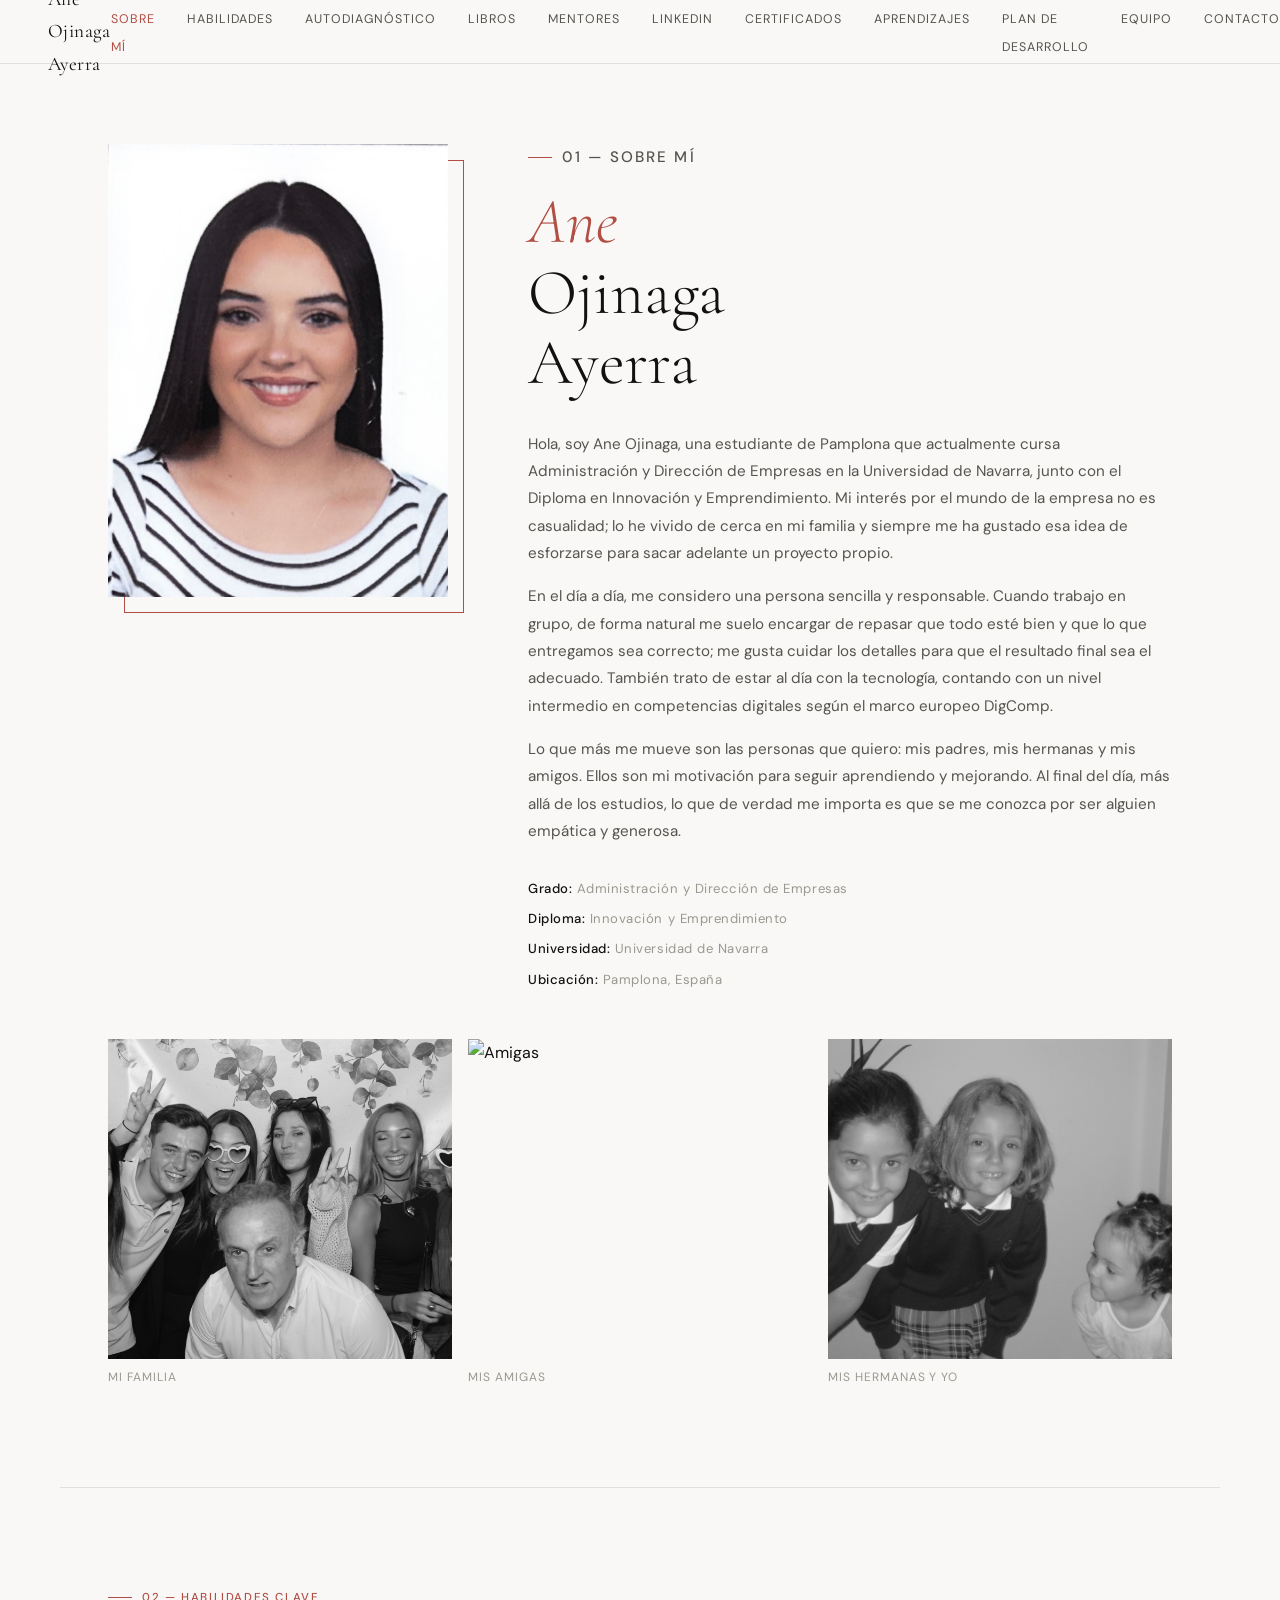
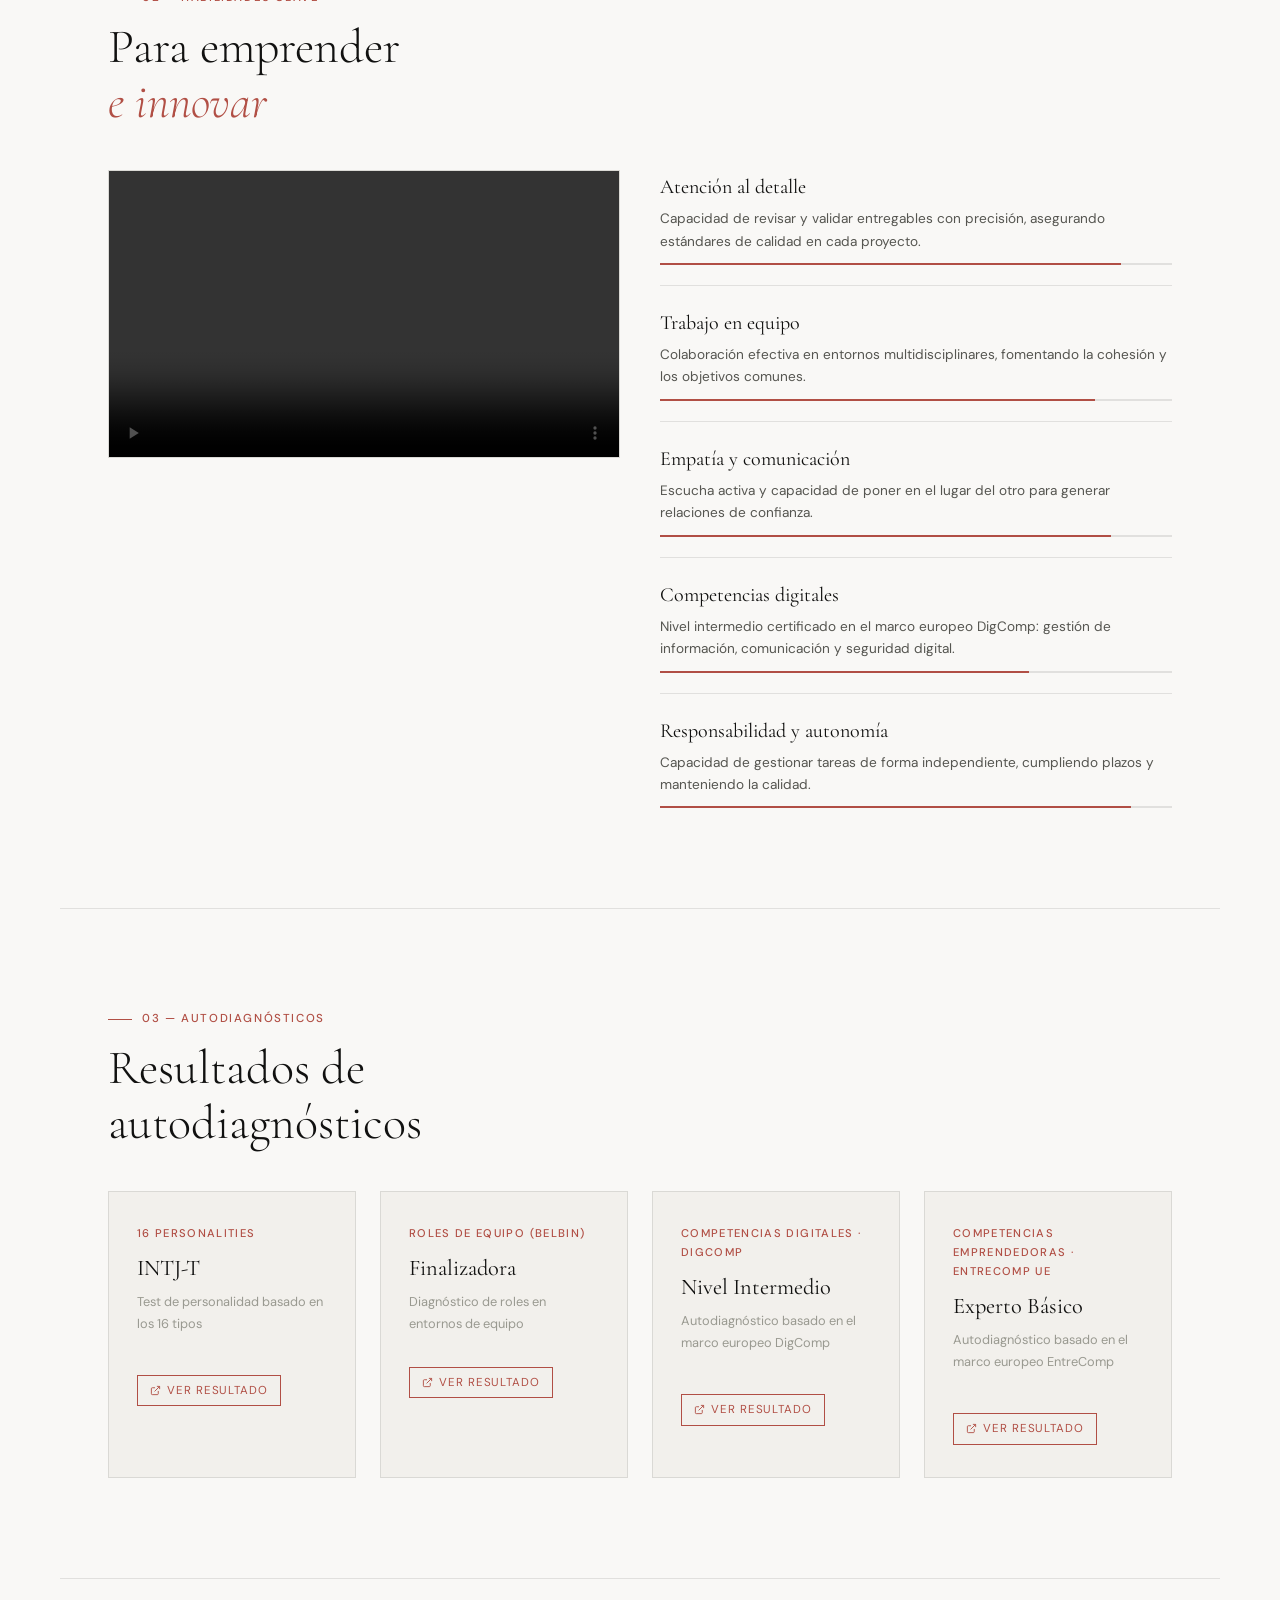
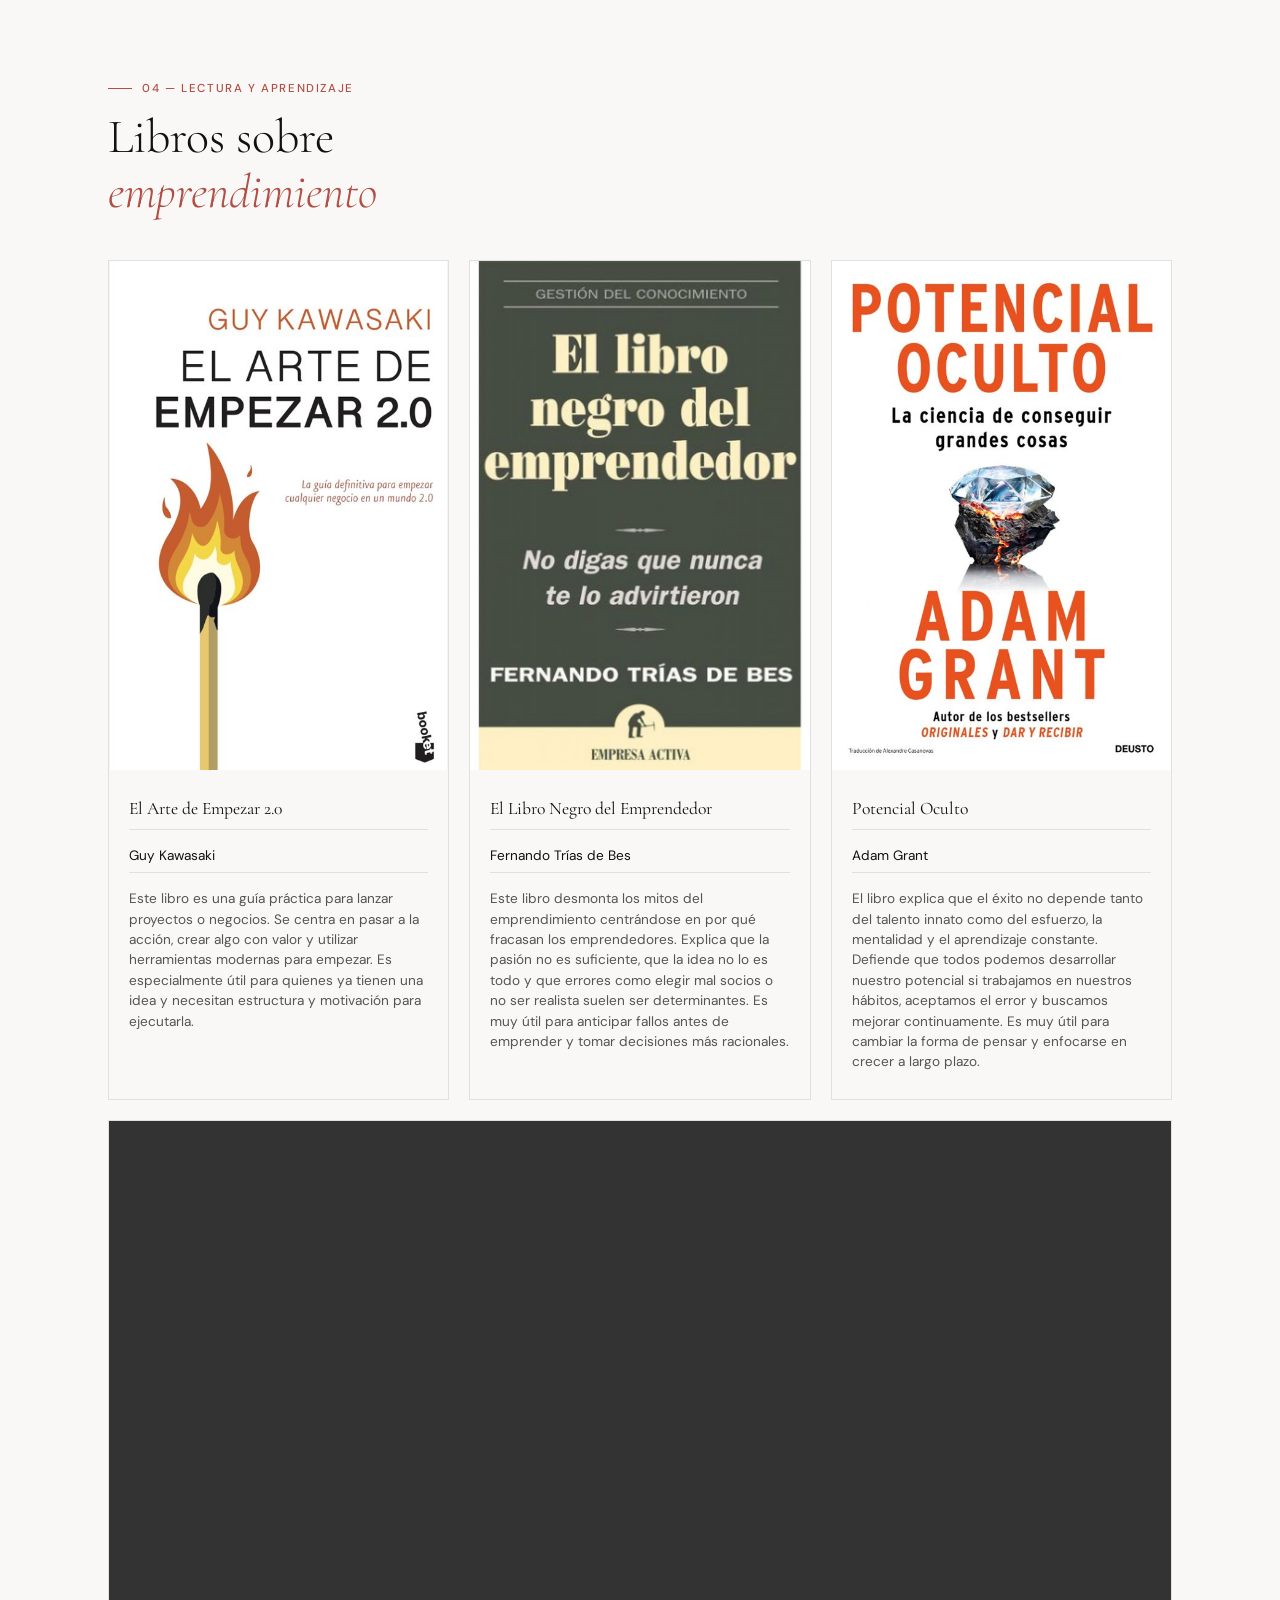
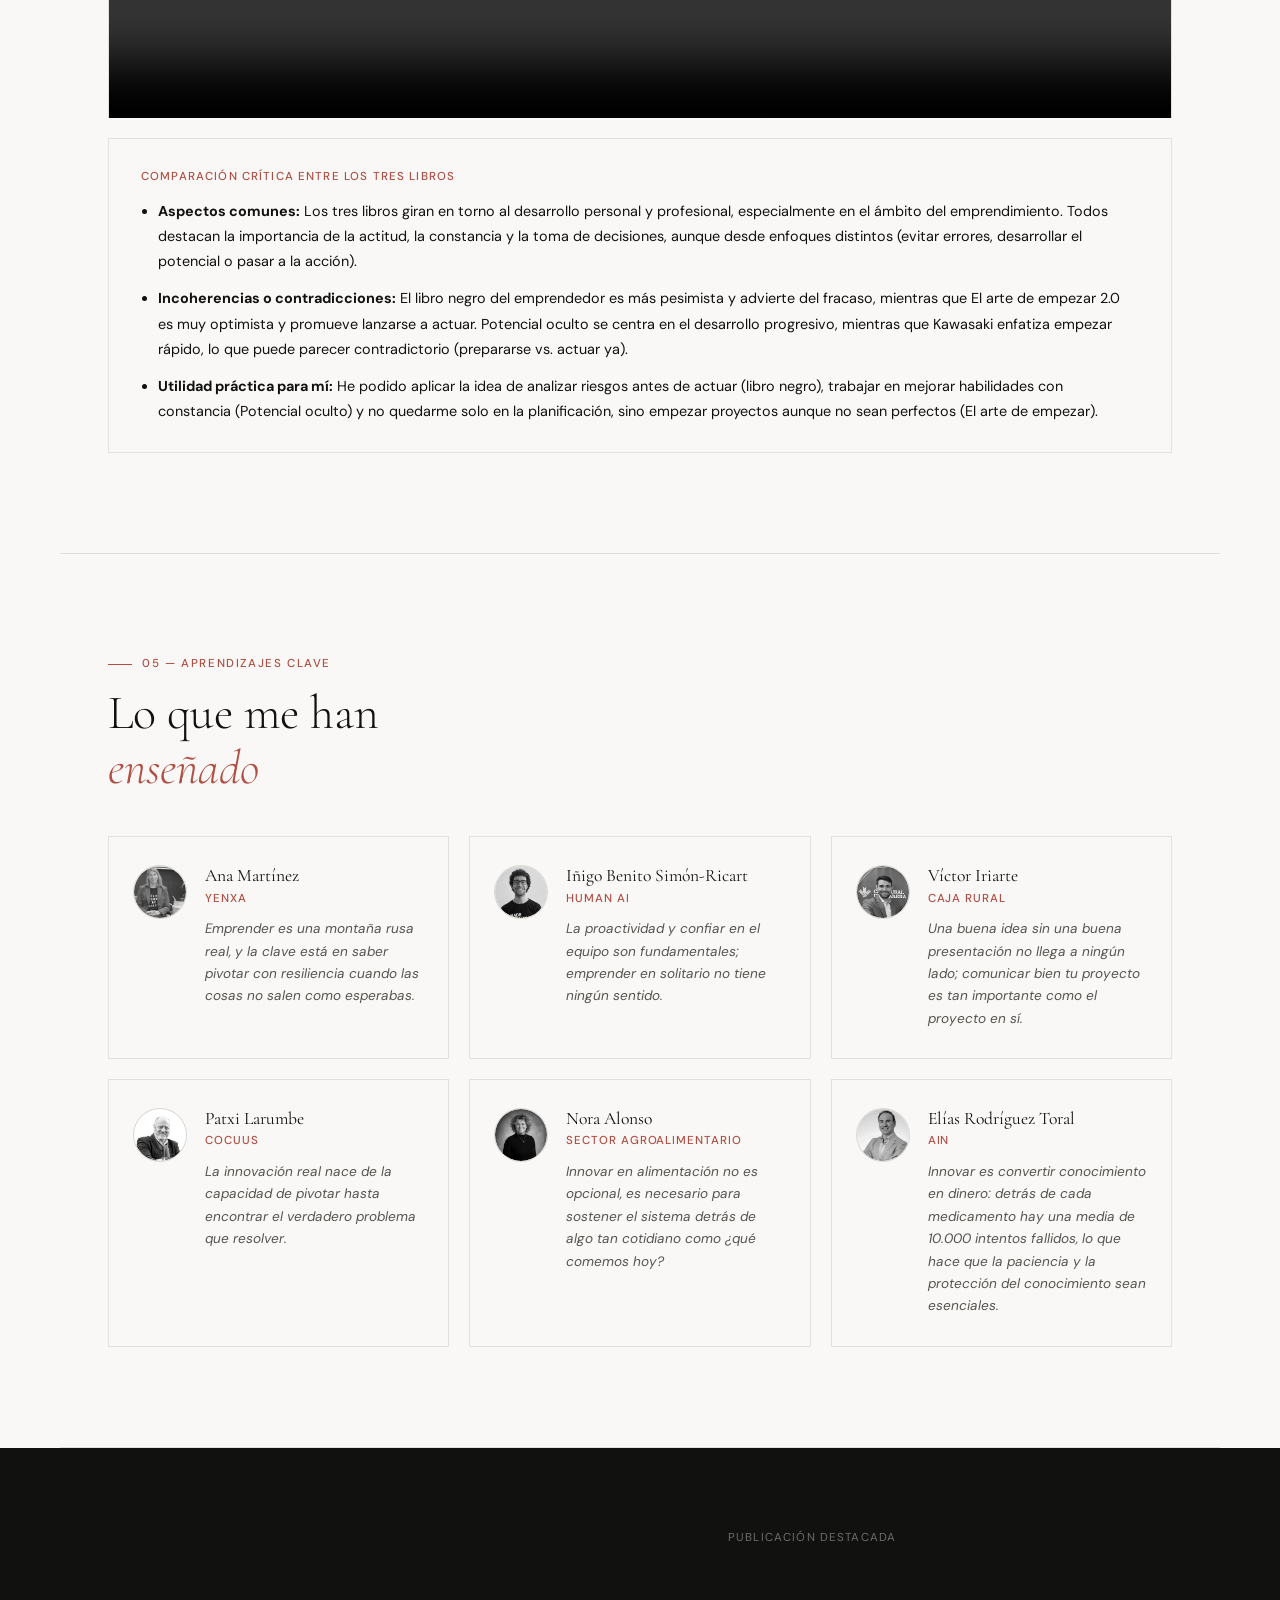
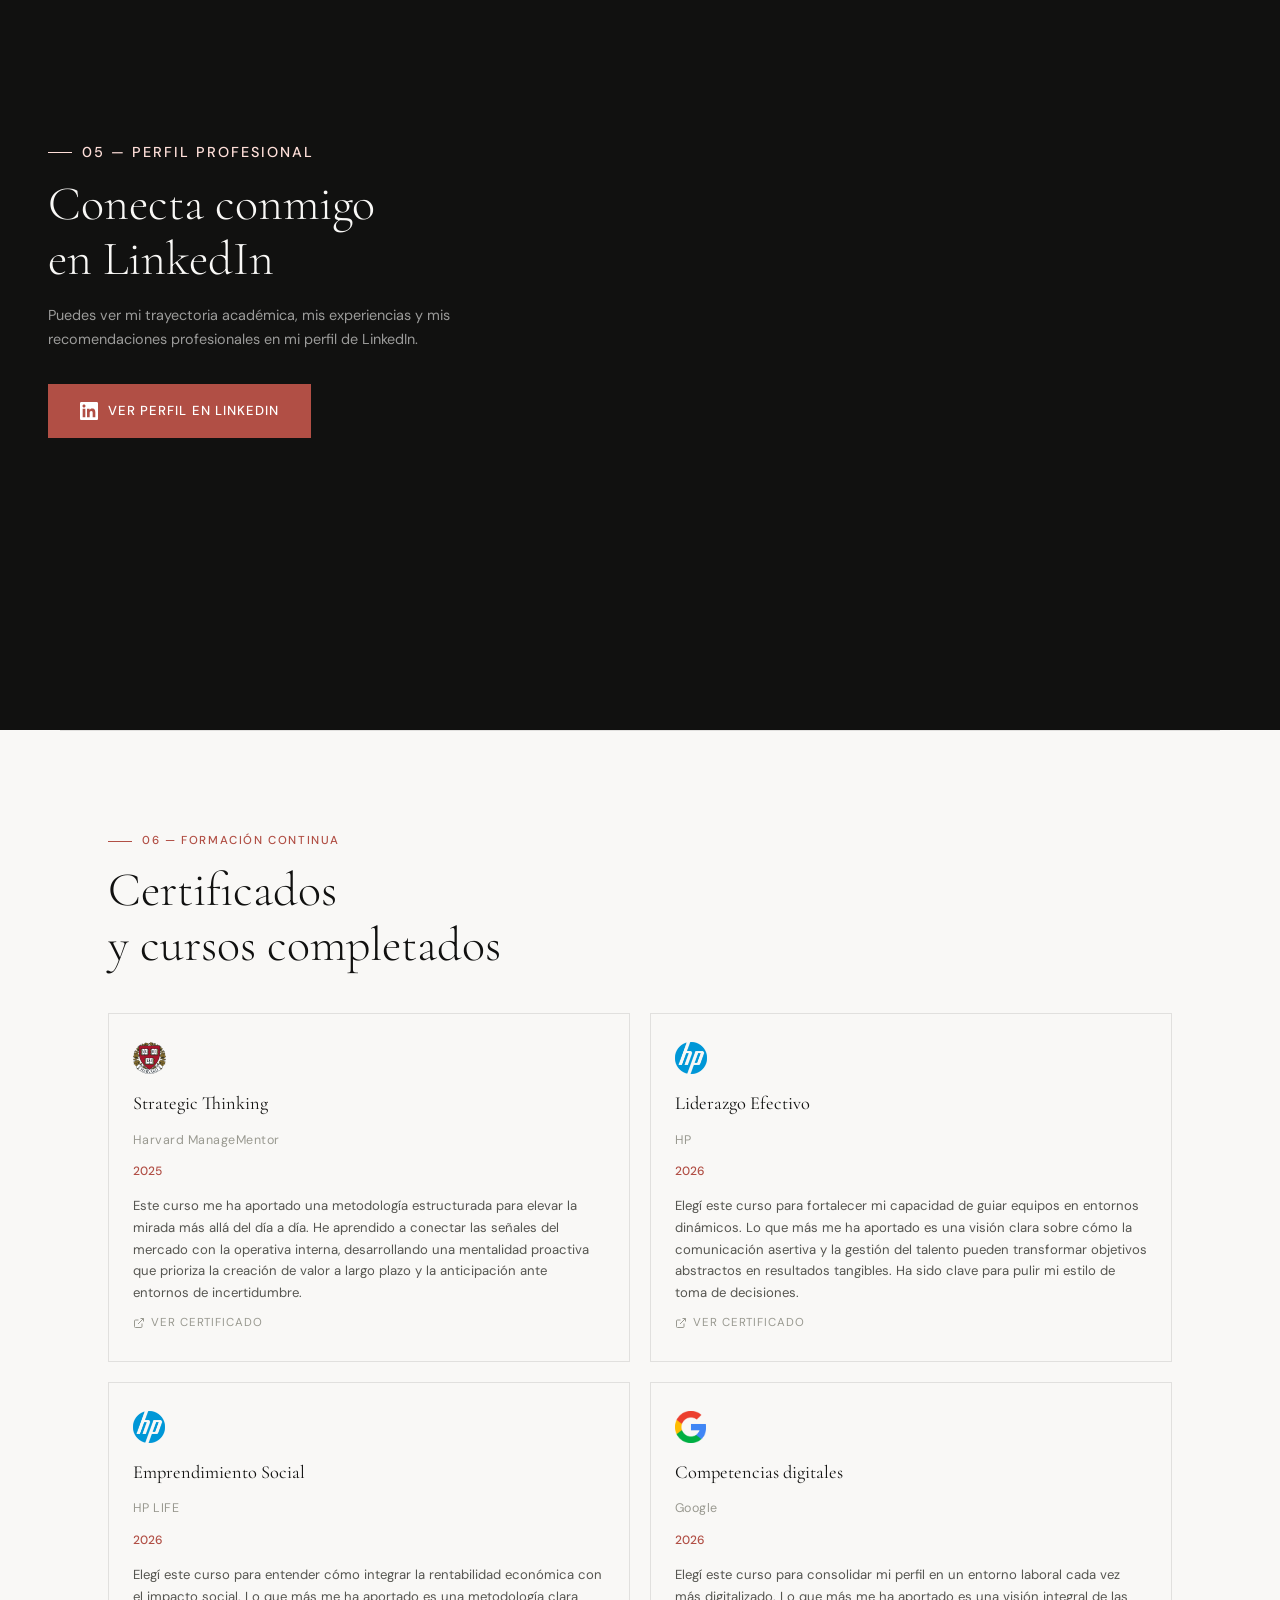
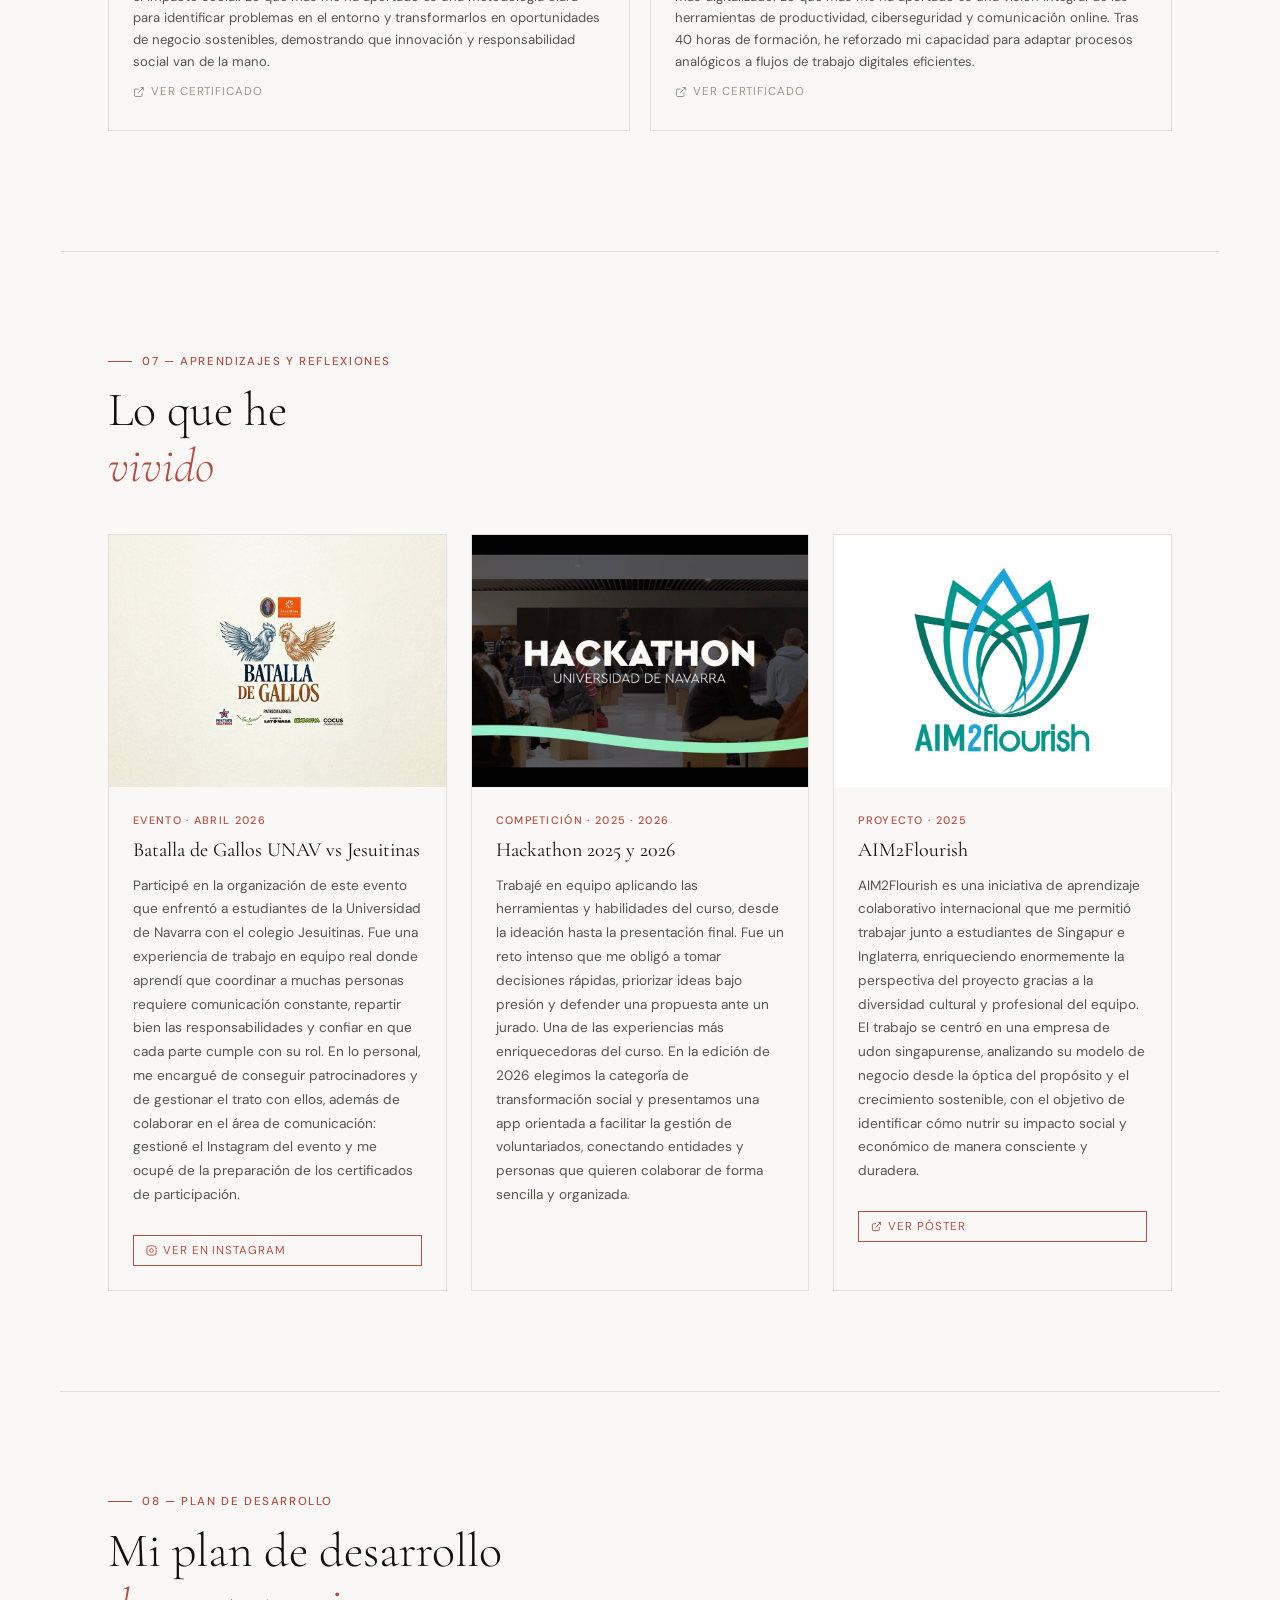
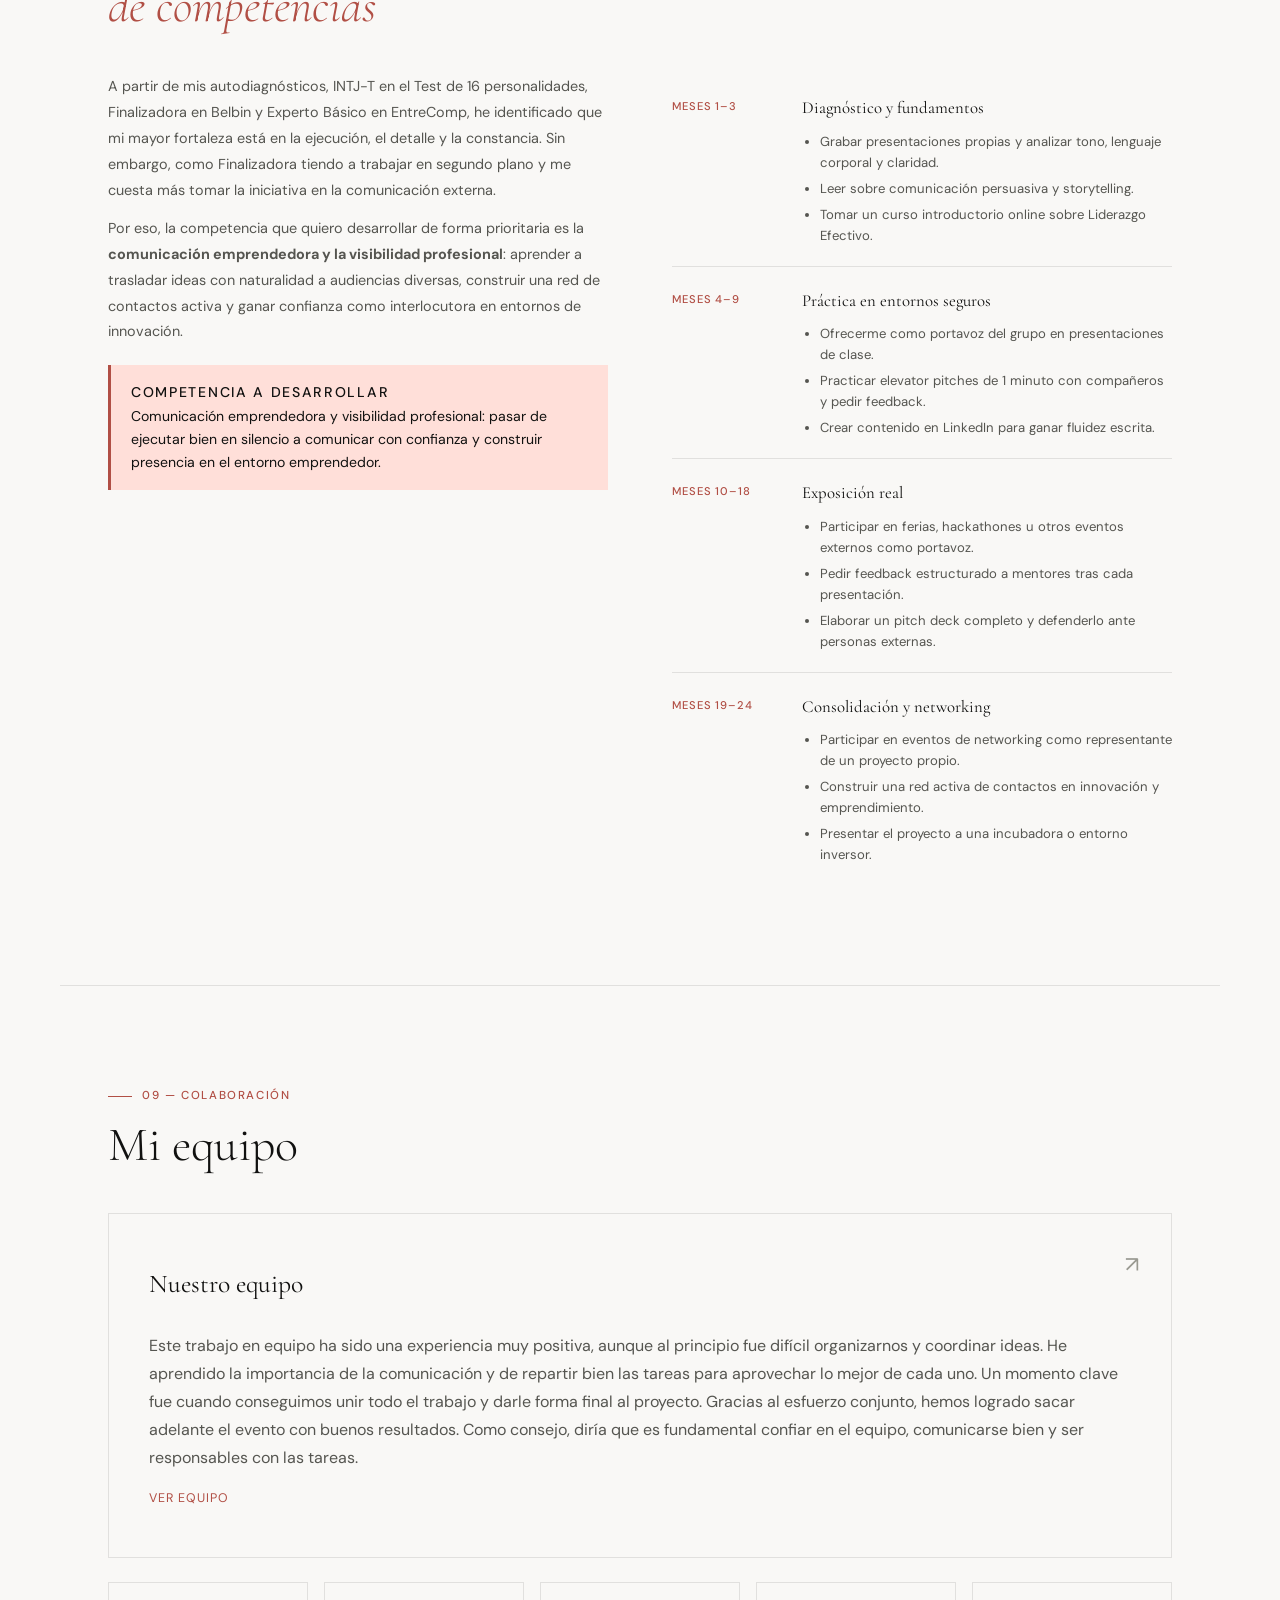
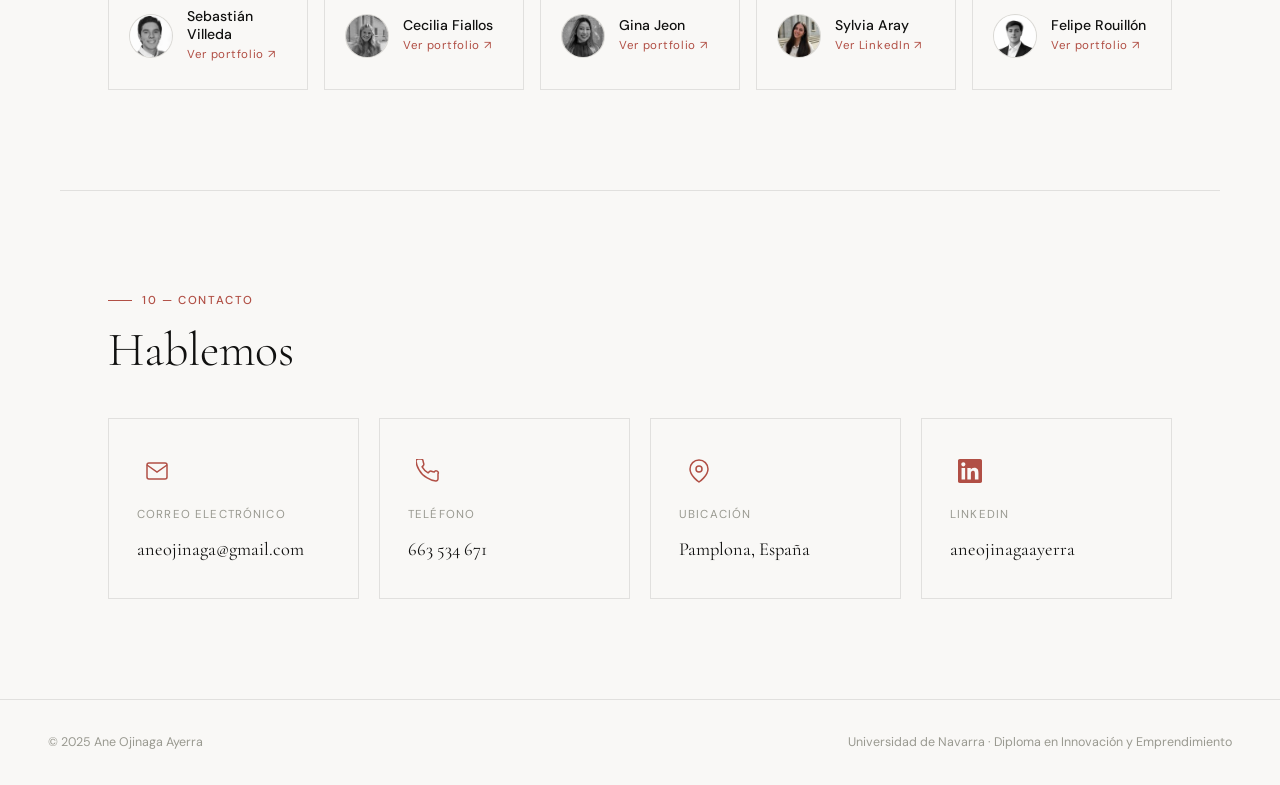
==== index.html @ 93fca98c "Sylvia" ====
<!DOCTYPE html>
<html lang="es">
<head>
  <meta charset="UTF-8" />
  <meta name="viewport" content="width=device-width, initial-scale=1.0" />
  <title>Ane Ojinaga Ayerra — Portfolio</title>
  <link rel="preconnect" href="https://fonts.googleapis.com" />
  <link rel="preconnect" href="https://fonts.gstatic.com" crossorigin />
  <link href="https://fonts.googleapis.com/css2?family=Cormorant+Garamond:ital,wght@0,300;0,400;0,600;1,300;1,400&family=DM+Sans:wght@300;400;500&display=swap" rel="stylesheet" />
  <style>
    :root {
      --bg:       #F9F8F6;
      --bg2:      #F2F0EC;
      --ink:      #111110;
      --ink-mid:  #555550;
      --ink-soft: #999990;
      --accent:   oklch(0.55 0.13 28);
      --accent-light: oklch(0.93 0.04 28);
      --border:   rgba(17,17,16,0.10);
      --font-display: 'Cormorant Garamond', Georgia, serif;
      --font-body:    'DM Sans', sans-serif;
      --nav-h: 64px;
    }

    *, *::before, *::after { box-sizing: border-box; margin: 0; padding: 0; }

    html { scroll-behavior: smooth; }

    body {
      background: var(--bg);
      color: var(--ink);
      font-family: var(--font-body);
      font-size: 16px;
      line-height: 1.7;
      -webkit-font-smoothing: antialiased;
    }

    /* ── NAV ── */
    nav {
      position: fixed;
      top: 0; left: 0; right: 0;
      height: var(--nav-h);
      background: rgba(249,248,246,0.92);
      backdrop-filter: blur(12px);
      border-bottom: 1px solid var(--border);
      display: flex;
      align-items: center;
      justify-content: space-between;
      padding: 0 48px;
      z-index: 100;
    }
    .nav-logo {
      font-family: var(--font-display);
      font-size: 1.2rem;
      font-weight: 400;
      letter-spacing: 0.02em;
      text-decoration: none;
      color: var(--ink);
    }
    .nav-links {
      display: flex;
      gap: 32px;
      list-style: none;
    }
    .nav-links a {
      font-size: 0.78rem;
      letter-spacing: 0.08em;
      text-transform: uppercase;
      color: var(--ink-mid);
      text-decoration: none;
      transition: color 0.2s;
    }
    .nav-links a:hover { color: var(--accent); }

    /* ── SECTIONS ── */
    section {
      padding: 100px 48px;
      max-width: 1160px;
      margin: 0 auto;
    }
    section:first-of-type { padding-top: calc(var(--nav-h) + 80px); }

    .section-label {
      font-size: 0.72rem;
      letter-spacing: 0.14em;
      text-transform: uppercase;
      color: var(--accent);
      font-weight: 500;
      margin-bottom: 12px;
      display: flex;
      align-items: center;
      gap: 10px;
    }
    .section-label::before {
      content: '';
      display: block;
      width: 24px;
      height: 1px;
      background: var(--accent);
    }

    h2 {
      font-family: var(--font-display);
      font-size: clamp(2rem, 4vw, 3rem);
      font-weight: 300;
      line-height: 1.15;
      margin-bottom: 40px;
    }
    h3 {
      font-family: var(--font-display);
      font-size: 1.5rem;
      font-weight: 400;
      margin-bottom: 10px;
    }

    /* ── DIVIDER ── */
    .section-divider {
      width: 100%;
      height: 1px;
      background: var(--border);
      max-width: 1160px;
      margin: 0 auto;
    }

    /* ── 01 SOBRE MÍ ── */
    #sobre-mi .inner {
      display: grid;
      grid-template-columns: 340px 1fr;
      gap: 80px;
      align-items: start;
    }
    .photo-wrap {
      position: relative;
    }
    .photo-wrap img {
      width: 100%;
      aspect-ratio: 3/4;
      object-fit: cover;
      object-position: top;
      display: block;
      filter: grayscale(8%);
    }
    .photo-wrap::after {
      content: '';
      position: absolute;
      bottom: -16px;
      right: -16px;
      width: 100%;
      height: 100%;
      border: 1.5px solid var(--accent);
      z-index: -1;
    }
    .about-text .headline {
      font-family: var(--font-display);
      font-size: clamp(2.8rem, 5vw, 4.2rem);
      font-weight: 300;
      line-height: 1.1;
      margin-bottom: 32px;
    }
    .about-text .headline em {
      font-style: italic;
      color: var(--accent);
    }
    .about-text p {
      color: var(--ink-mid);
      font-size: 0.95rem;
      line-height: 1.8;
      margin-bottom: 16px;
      text-wrap: pretty;
    }
    .about-meta {
      margin-top: 32px;
      display: flex;
      flex-direction: column;
      gap: 8px;
    }
    .about-meta span {
      font-size: 0.82rem;
      color: var(--ink-soft);
      letter-spacing: 0.04em;
    }
    .about-meta strong { color: var(--ink); font-weight: 500; }

    /* ── GALERÍA SOBRE MÍ ── */
    .about-gallery {
      display: grid;
      grid-template-columns: repeat(3, 1fr);
      gap: 16px;
      margin-top: 48px;
    }
    .about-gallery-item {
      display: flex;
      flex-direction: column;
      gap: 8px;
    }
    .about-gallery-item img {
      width: 100%;
      height: 320px;
      object-fit: cover;
      object-position: center top;
      display: block;
      -webkit-touch-callout: none;
      -webkit-user-select: none;
      user-select: none;
    }
    .gallery-caption {
      font-size: 0.75rem;
      letter-spacing: 0.08em;
      text-transform: uppercase;
      color: var(--ink-soft);
    }
    @media (max-width: 600px) { .about-gallery { grid-template-columns: 1fr; } }

    /* ── 02 HABILIDADES ── */
    #habilidades { background: none; }
    #habilidades .grid2 {
      display: grid;
      grid-template-columns: 1fr 1fr;
      gap: 40px;
      align-items: start;
    }
    .video-box {
      background: var(--bg2);
      border: 1px solid var(--border);
      aspect-ratio: 16/9;
      display: flex;
      flex-direction: column;
      align-items: center;
      justify-content: center;
      gap: 12px;
      color: var(--ink-soft);
      font-size: 0.82rem;
      letter-spacing: 0.06em;
      text-transform: uppercase;
      position: relative;
      overflow: hidden;
    }
    .video-box iframe {
      position: absolute;
      inset: 0;
      width: 100%;
      height: 100%;
      border: none;
    }
    .video-box .play-icon {
      width: 52px;
      height: 52px;
      border: 1.5px solid var(--ink-soft);
      border-radius: 50%;
      display: flex;
      align-items: center;
      justify-content: center;
    }
    .video-placeholder-label { text-align: center; padding: 0 24px; }

    .skills-list {
      display: flex;
      flex-direction: column;
      gap: 20px;
    }
    .skill-item {
      padding-bottom: 20px;
      border-bottom: 1px solid var(--border);
    }
    .skill-item:last-child { border-bottom: none; padding-bottom: 0; }
    .skill-name {
      font-family: var(--font-display);
      font-size: 1.25rem;
      font-weight: 400;
      margin-bottom: 4px;
    }
    .skill-desc {
      font-size: 0.85rem;
      color: var(--ink-mid);
      line-height: 1.65;
    }
    .skill-bar-wrap {
      margin-top: 10px;
      height: 2px;
      background: var(--border);
      width: 100%;
    }
    .skill-bar {
      height: 100%;
      background: var(--accent);
      transition: width 1.2s cubic-bezier(0.16,1,0.3,1);
    }

    /* ── 03 AUTODIAGNÓSTICOS ── */
    #autodiag { background: none; }
    .diag-grid {
      display: grid;
      grid-template-columns: repeat(4, 1fr);
      gap: 24px;
      align-items: stretch;
    }
    .diag-card {
      background: var(--bg2);
      border: 1px solid var(--border);
      padding: 32px 28px;
      position: relative;
    }
    .diag-card-title {
      font-size: 0.7rem;
      letter-spacing: 0.12em;
      text-transform: uppercase;
      color: var(--accent);
      font-weight: 500;
      margin-bottom: 6px;
    }
    .diag-card h3 { font-family: var(--font-display); font-size: 1.4rem; font-weight: 400; margin-bottom: 4px; }
    .diag-card .diag-sub { font-size: 0.8rem; color: var(--ink-soft); margin-bottom: 20px; }
    /* MBTI bars */
    .mbti-bars { display: flex; flex-direction: column; gap: 14px; }
    .mbti-row { display: flex; flex-direction: column; gap: 5px; }
    .mbti-labels { display: flex; justify-content: space-between; font-size: 0.72rem; color: var(--ink-soft); }
    .mbti-track { height: 4px; background: var(--border); position: relative; }
    .mbti-fill { height: 100%; background: var(--accent); transition: width 1.2s cubic-bezier(0.16,1,0.3,1); }
    .mbti-pct { font-size: 0.75rem; font-weight: 500; color: var(--accent); text-align: right; }
    /* Roles image */
    .diag-img { width: 100%; display: block; border: 1px solid var(--border); }
    /* DigComp levels */
    .digcomp-areas { display: flex; flex-direction: column; gap: 12px; margin-top: 4px; }
    .digcomp-row { display: flex; flex-direction: column; gap: 4px; }
    .digcomp-label { font-size: 0.78rem; color: var(--ink-mid); display: flex; justify-content: space-between; }
    .digcomp-track { height: 4px; background: var(--border); }
    .digcomp-fill { height: 100%; transition: width 1.2s cubic-bezier(0.16,1,0.3,1); }
    .diag-link { display: inline-flex; align-items: center; gap: 6px; margin-top: 20px; font-size: 0.72rem; letter-spacing: 0.08em; text-transform: uppercase; color: var(--accent); text-decoration: none; border: 1px solid var(--accent); padding: 5px 12px; transition: background 0.2s, color 0.2s; }
    .diag-link:hover { background: var(--accent); color: #fff; }
    .diag-link svg { width: 11px; height: 11px; stroke: currentColor; fill: none; stroke-width: 2; }

    /* ── 04 LIBROS ── */
    .books-grid {
      display: grid;
      grid-template-columns: repeat(3, 1fr);
      gap: 20px;
      margin-bottom: 20px;
    }
    .book-card {
      border: 1px solid var(--border);
      background: var(--bg);
      display: flex;
      flex-direction: column;
      overflow: hidden;
    }
    .book-cover-wrap {
      position: relative;
      aspect-ratio: 2/3;
      background: var(--bg2);
      overflow: hidden;
    }
    .book-cover-wrap img {
      width: 100%; height: 100%; object-fit: cover;
      display: block;
    }
    .book-fields {
      padding: 20px;
      display: flex;
      flex-direction: column;
      gap: 10px;
      flex: 1;
    }
    .book-field {
      width: 100%;
      border-bottom: 1px solid var(--border);
      font-family: var(--font-body);
      font-size: 0.85rem;
      color: var(--ink);
      padding: 6px 0;
      line-height: 1.5;
      margin: 0;
    }
    .book-field.title {
      font-family: var(--font-display);
      font-size: 1.1rem;
      font-weight: 400;
    }
    .book-comparison {
      border: 1px solid var(--border);
      background: var(--bg);
      padding: 28px 32px;
    }
    .book-comparison-label {
      font-size: 0.72rem;
      letter-spacing: 0.1em;
      text-transform: uppercase;
      color: var(--accent);
      margin-bottom: 12px;
      font-weight: 500;
    }
    .book-comparison-text {
      width: 100%;
      font-family: var(--font-body);
      font-size: 0.9rem;
      color: var(--ink);
      line-height: 1.75;
    }
    @media (max-width: 860px) { .books-grid { grid-template-columns: 1fr; } }

    /* ── MENTORES ── */
    .mentors-track {
      display: grid;
      grid-template-columns: repeat(3, 1fr);
      gap: 20px;
    }
    .mentor-card {
      display: flex;
      flex-direction: row;
      align-items: flex-start;
      gap: 18px;
      border: 1px solid var(--border);
      padding: 28px 24px;
      background: var(--bg);
      transition: border-color 0.2s, background 0.2s;
    }
    .mentor-card:hover { border-color: var(--accent); background: var(--accent-light); }
    .mentor-avatar {
      width: 54px;
      height: 54px;
      border-radius: 50%;
      background: var(--bg2);
      border: 1px solid var(--border);
      display: flex;
      align-items: center;
      justify-content: center;
      font-family: var(--font-display);
      font-size: 1rem;
      color: var(--ink-mid);
      flex-shrink: 0;
      overflow: hidden;
      transition: background 0.2s, color 0.2s;
    }
    .mentor-avatar img { width: 100%; height: 100%; object-fit: cover; object-position: top; border-radius: 50%; display: block; }
    .mentor-card:hover .mentor-avatar { background: var(--accent); color: #fff; border-color: var(--accent); }
    .mentor-info { display: flex; flex-direction: column; gap: 2px; }
    .mentor-name { font-family: var(--font-display); font-size: 1.1rem; font-weight: 400; line-height: 1.2; }
    .mentor-company { font-size: 0.72rem; letter-spacing: 0.08em; text-transform: uppercase; color: var(--accent); font-weight: 500; margin-bottom: 8px; }
    .mentor-lesson { font-size: 0.85rem; color: var(--ink-mid); line-height: 1.65; font-style: italic; }
    @media (max-width: 1000px) { .mentors-track { grid-template-columns: repeat(2, 1fr); } }
    @media (max-width: 600px) { .mentors-track { grid-template-columns: 1fr; } }
    .li-post-card {
      background: rgba(249,248,246,0.07);
      border: 1px solid rgba(249,248,246,0.15);
      padding: 24px;
      display: flex;
      flex-direction: column;
      gap: 16px;
    }
    .li-post-header { display: flex; align-items: center; gap: 12px; }
    .li-avatar {
      width: 44px; height: 44px;
      border-radius: 50%;
      background: var(--bg2);
      overflow: hidden;
      flex-shrink: 0;
    }
    .li-post-name { font-size: 0.88rem; font-weight: 500; color: #F9F8F6; }
    .li-post-meta { font-size: 0.75rem; color: rgba(249,248,246,0.45); margin-top: 2px; }
    .li-post-text {
      width: 100%;
      color: rgba(249,248,246,0.8);
      font-family: var(--font-body);
      font-size: 0.85rem;
      line-height: 1.7;
    }
    .li-post-link {
      font-size: 0.75rem;
      letter-spacing: 0.08em;
      text-transform: uppercase;
      color: var(--accent-light);
      text-decoration: none;
      align-self: flex-start;
    }
    .li-post-link:hover { text-decoration: underline; }
    @media (max-width: 860px) { .li-post-wrap { max-width: 100%; } }

    /* ── LINKEDIN ── */
    #linkedin-sec {
      background: var(--ink);
      color: var(--bg);
      max-width: 100%;
      padding: 80px 48px;
    }
    #linkedin-sec .inner {
      max-width: 1160px;
      margin: 0 auto;
      display: flex;
      align-items: center;
      justify-content: space-between;
      gap: 48px;
    }
    #linkedin-sec .section-label { color: var(--accent-light); }
    #linkedin-sec .section-label::before { background: var(--accent-light); }
    #linkedin-sec h2 { color: var(--bg); margin-bottom: 16px; }
    #linkedin-sec p { color: rgba(249,248,246,0.65); font-size: 0.9rem; max-width: 480px; }
    .linkedin-btn {
      display: inline-flex;
      align-items: center;
      gap: 10px;
      background: var(--accent);
      color: #fff;
      text-decoration: none;
      padding: 16px 32px;
      font-size: 0.82rem;
      letter-spacing: 0.08em;
      text-transform: uppercase;
      font-weight: 500;
      white-space: nowrap;
      transition: opacity 0.2s;
    }
    .linkedin-btn:hover { opacity: 0.85; }
    .li-icon { width: 18px; height: 18px; fill: #fff; flex-shrink: 0; }

    /* ── 06 CERTIFICADOS ── */
    #certs .cert-grid {
      display: grid;
      grid-template-columns: repeat(2, 1fr);
      gap: 20px;
    }
    .cert-card {
      border: 1px solid var(--border);
      padding: 28px 24px;
      display: flex;
      flex-direction: column;
      gap: 10px;
      transition: border-color 0.2s, box-shadow 0.2s;
      text-decoration: none;
      color: var(--ink);
      background: var(--bg);
    }
    .cert-card:hover {
      border-color: var(--accent);
      box-shadow: 0 4px 24px rgba(0,0,0,0.06);
    }
    .cert-logo {
      height: 32px;
      display: flex;
      align-items: center;
      margin-bottom: 4px;
    }
    .cert-logo svg { height: 100%; width: auto; display: block; }
    .cert-name { font-family: var(--font-display); font-size: 1.15rem; font-weight: 400; }
    .cert-org { font-size: 0.78rem; color: var(--ink-soft); letter-spacing: 0.04em; }
    .cert-year { font-size: 0.75rem; color: var(--accent); font-weight: 500; }
    .cert-link-label {
      margin-top: auto;
      font-size: 0.72rem;
      letter-spacing: 0.08em;
      text-transform: uppercase;
      color: var(--ink-soft);
      display: flex;
      align-items: center;
      gap: 6px;
    }
    .cert-link-label svg { width: 12px; height: 12px; stroke: currentColor; fill: none; stroke-width: 2; }
    .cert-card:hover .cert-link-label { color: var(--accent); }
    .cert-comment {
      font-size: 0.82rem;
      color: var(--ink-mid);
      line-height: 1.65;
      margin-top: 4px;
    }

    /* ── 07 EQUIPO ── */
    #equipo .team-cta {
      display: flex;
      flex-direction: column;
      gap: 16px;
    }
    .team-card {
      border: 1px solid var(--border);
      padding: 48px 40px;
      display: flex;
      flex-direction: column;
      gap: 16px;
      text-decoration: none;
      color: var(--ink);
      transition: border-color 0.25s, background 0.25s;
      position: relative;
    }
    .team-card:hover { border-color: var(--accent); background: var(--bg2); }
    .team-card .arrow {
      position: absolute;
      top: 32px; right: 32px;
      font-size: 1.4rem;
      color: var(--ink-soft);
      transition: transform 0.25s, color 0.25s;
    }
    .team-card:hover .arrow { transform: translate(4px,-4px); color: var(--accent); }
    .team-card h3 { font-size: 1.6rem; }
    .team-card p { font-size: 1rem; color: var(--ink-mid); max-width: 100%; line-height: 1.75; }

    .teammates-grid {
      display: grid;
      grid-template-columns: repeat(5, 1fr);
      gap: 16px;
      margin-top: 8px;
    }
    .teammate-card {
      border: 1px solid var(--border);
      padding: 24px 20px;
      display: flex;
      align-items: center;
      gap: 14px;
      text-decoration: none;
      color: var(--ink);
      background: var(--bg);
      transition: border-color 0.2s, background 0.2s;
    }
    .teammate-card:hover { border-color: var(--accent); background: var(--accent-light); }
    .teammate-initials {
      width: 44px;
      height: 44px;
      border-radius: 50%;
      background: var(--bg2);
      border: 1px solid var(--border);
      display: flex;
      align-items: center;
      justify-content: center;
      font-family: var(--font-display);
      font-size: 1rem;
      color: var(--ink-mid);
      flex-shrink: 0;
      transition: background 0.2s, color 0.2s;
    }
    .teammate-card:hover .teammate-initials { background: var(--accent); color: #fff; border-color: var(--accent); }
    .teammate-name { font-size: 0.88rem; font-weight: 500; line-height: 1.3; }
    .teammate-link-label { font-size: 0.72rem; color: var(--accent); letter-spacing: 0.06em; margin-top: 2px; }
    @media (max-width: 1000px) { .teammates-grid { grid-template-columns: repeat(3, 1fr); } }
    @media (max-width: 600px) { .teammates-grid { grid-template-columns: 1fr 1fr; } }

    /* ── CONTACTO ── */
    #contacto .contact-grid {
      display: grid;
      grid-template-columns: repeat(4, 1fr);
      gap: 20px;
    }
    .contact-card {
      border: 1px solid var(--border);
      padding: 32px 28px;
      display: flex;
      flex-direction: column;
      gap: 10px;
      text-decoration: none;
      color: var(--ink);
      background: var(--bg);
      transition: border-color 0.2s, box-shadow 0.2s, background 0.2s;
    }
    .contact-card.no-link { cursor: default; }
    .contact-card:not(.no-link):hover {
      border-color: var(--accent);
      background: var(--accent-light);
      box-shadow: 0 4px 24px rgba(0,0,0,0.06);
    }
    .contact-icon {
      width: 40px;
      height: 40px;
      display: flex;
      align-items: center;
      justify-content: center;
      margin-bottom: 4px;
    }
    .contact-icon svg { width: 24px; height: 24px; }
    .contact-label {
      font-size: 0.72rem;
      letter-spacing: 0.1em;
      text-transform: uppercase;
      color: var(--ink-soft);
    }
    .contact-value {
      font-family: var(--font-display);
      font-size: 1.15rem;
      font-weight: 400;
      color: var(--ink);
    }
    @media (max-width: 860px) {
      #contacto .contact-grid { grid-template-columns: 1fr 1fr; }
    }
    @media (max-width: 480px) {
      #contacto .contact-grid { grid-template-columns: 1fr; }
    }

    /* ── APRENDIZAJES ── */
    .aprendizajes-grid {
      display: grid;
      grid-template-columns: repeat(3, 1fr);
      gap: 24px;
    }
    .aprendizaje-card {
      border: 1px solid var(--border);
      background: var(--bg);
      display: flex;
      flex-direction: column;
      overflow: hidden;
    }
    .aprendizaje-img {
      width: 100%;
      aspect-ratio: 4/3;
      object-fit: cover;
      object-position: center;
      display: block;
    }
    .aprendizaje-img-placeholder {
      width: 100%;
      aspect-ratio: 4/3;
      background: var(--bg2);
      border-bottom: 1px solid var(--border);
      display: flex;
      align-items: center;
      justify-content: center;
      color: var(--ink-soft);
      font-size: 0.72rem;
      letter-spacing: 0.1em;
      text-transform: uppercase;
    }
    .aprendizaje-body {
      padding: 24px;
      display: flex;
      flex-direction: column;
      gap: 8px;
      flex: 1;
    }
    .aprendizaje-tag {
      font-size: 0.68rem;
      letter-spacing: 0.12em;
      text-transform: uppercase;
      color: var(--accent);
      font-weight: 500;
    }
    .aprendizaje-title {
      font-family: var(--font-display);
      font-size: 1.25rem;
      font-weight: 400;
      line-height: 1.2;
    }
    .aprendizaje-text {
      font-size: 0.85rem;
      color: var(--ink-mid);
      line-height: 1.75;
      margin-top: 4px;
    }
    @media (max-width: 860px) { .aprendizajes-grid { grid-template-columns: 1fr; } }

    /* ── PLAN DE DESARROLLO ── */
    .plan-grid {
      display: grid;
      grid-template-columns: 1fr 1fr;
      gap: 64px;
      align-items: start;
    }
    .plan-intro p {
      font-size: 0.9rem;
      color: var(--ink-mid);
      line-height: 1.8;
      margin-bottom: 12px;
    }
    .plan-weakness {
      background: var(--accent-light);
      border-left: 3px solid var(--accent);
      padding: 16px 20px;
      margin-top: 20px;
    }
    .plan-weakness-label {
      font-size: 0.68rem;
      letter-spacing: 0.12em;
      text-transform: uppercase;
      color: var(--accent);
      font-weight: 500;
      margin-bottom: 6px;
    }
    .plan-weakness p { font-size: 0.88rem; color: var(--ink); line-height: 1.65; margin: 0; }
    .plan-phases { display: flex; flex-direction: column; }
    .plan-phase {
      padding: 20px 0;
      border-bottom: 1px solid var(--border);
      display: grid;
      grid-template-columns: 110px 1fr;
      gap: 20px;
      align-items: start;
    }
    .plan-phase:last-child { border-bottom: none; }
    .plan-phase-period {
      font-size: 0.7rem;
      letter-spacing: 0.08em;
      text-transform: uppercase;
      color: var(--accent);
      font-weight: 500;
      padding-top: 3px;
    }
    .plan-phase-title {
      font-family: var(--font-display);
      font-size: 1.05rem;
      font-weight: 400;
      margin-bottom: 8px;
    }
    .plan-phase ul { padding-left: 1.1em; display: flex; flex-direction: column; gap: 5px; }
    .plan-phase ul li { font-size: 0.82rem; color: var(--ink-mid); line-height: 1.6; }
    @media (max-width: 860px) { .plan-grid { grid-template-columns: 1fr; gap: 40px; } }

    /* ── FOOTER ── */
    footer {
      border-top: 1px solid var(--border);
      padding: 32px 48px;
      display: flex;
      align-items: center;
      justify-content: space-between;
      font-size: 0.78rem;
      color: var(--ink-soft);
    }

    /* ── FADE IN ── */
    .fade-in {
      opacity: 0;
      transform: translateY(20px);
      transition: opacity 0.7s ease, transform 0.7s ease;
    }
    .fade-in.visible { opacity: 1; transform: none; }

    /* ── RESPONSIVE ── */
    @media (max-width: 860px) {
      nav { padding: 0 24px; }
      .nav-links { display: none; }
      section { padding: 60px 24px; }
      #sobre-mi .inner { grid-template-columns: 1fr; gap: 40px; }
      .photo-wrap { max-width: 260px; }
      #habilidades .grid2 { grid-template-columns: 1fr; }
      .diag-grid { grid-template-columns: 1fr 1fr; }
      #certs .cert-grid { grid-template-columns: 1fr 1fr; }
      #equipo .team-cta { grid-template-columns: 1fr; }
      #linkedin-sec .inner { flex-direction: column; align-items: flex-start; }
      footer { flex-direction: column; gap: 8px; text-align: center; }
    }
  </style>
</head>
<body>

  <!-- NAV -->
  <nav>
    <a class="nav-logo" href="#">Ane Ojinaga Ayerra</a>
    <ul class="nav-links">
      <li><a href="#sobre-mi">Sobre mí</a></li>
      <li><a href="#habilidades">Habilidades</a></li>
      <li><a href="#autodiag">Autodiagnóstico</a></li>
      <li><a href="#libros">Libros</a></li>
      <li><a href="#mentores">Mentores</a></li>
      <li><a href="#linkedin-sec">LinkedIn</a></li>
      <li><a href="#certs">Certificados</a></li>
      <li><a href="#aprendizajes">Aprendizajes</a></li>
      <li><a href="#plan">Plan de desarrollo</a></li>
      <li><a href="#equipo">Equipo</a></li>
      <li><a href="#contacto">Contacto</a></li>
    </ul>
  </nav>

  <!-- 01 SOBRE MÍ -->
  <section id="sobre-mi">
    <div class="inner">
      <div class="photo-wrap fade-in">
        <img src="uploads/photo-1777053685414.jpg" alt="Ane Ojinaga Ayerra" />
      </div>
      <div class="about-text fade-in">
        <p class="section-label">01 &mdash; Sobre mí</p>
        <h1 class="headline"><em>Ane</em><br>Ojinaga<br>Ayerra</h1>
        <p>Hola, soy Ane Ojinaga, una estudiante de Pamplona que actualmente cursa Administración y Dirección de Empresas en la Universidad de Navarra, junto con el Diploma en Innovación y Emprendimiento. Mi interés por el mundo de la empresa no es casualidad; lo he vivido de cerca en mi familia y siempre me ha gustado esa idea de esforzarse para sacar adelante un proyecto propio.</p>
        <p>En el día a día, me considero una persona sencilla y responsable. Cuando trabajo en grupo, de forma natural me suelo encargar de repasar que todo esté bien y que lo que entregamos sea correcto; me gusta cuidar los detalles para que el resultado final sea el adecuado. También trato de estar al día con la tecnología, contando con un nivel intermedio en competencias digitales según el marco europeo DigComp.</p>
        <p>Lo que más me mueve son las personas que quiero: mis padres, mis hermanas y mis amigos. Ellos son mi motivación para seguir aprendiendo y mejorando. Al final del día, más allá de los estudios, lo que de verdad me importa es que se me conozca por ser alguien empática y generosa.</p>
        <div class="about-meta">
          <span><strong>Grado:</strong> Administración y Dirección de Empresas</span>
          <span><strong>Diploma:</strong> Innovación y Emprendimiento</span>
          <span><strong>Universidad:</strong> Universidad de Navarra</span>
          <span><strong>Ubicación:</strong> Pamplona, España</span>
        </div>
      </div>
    </div>

    <!-- GALERÍA DE FOTOS -->
    <div class="about-gallery fade-in">
      <div class="about-gallery-item">
        <img src="uploads/20230917142329-2.jpg" alt="Familia" />
        <p class="gallery-caption">Mi familia</p>
      </div>
      <div class="about-gallery-item">
        <img src="uploads/IMG_3528 2.JPG" alt="Amigas" />
        <p class="gallery-caption">Mis amigas</p>
      </div>
      <div class="about-gallery-item">
        <img src="uploads/IMG_0584.JPG" alt="Mis hermanas y yo" />
        <p class="gallery-caption">Mis hermanas y yo</p>
      </div>
    </div>
  </section>

  <div class="section-divider"></div>

  <!-- 02 HABILIDADES -->
  <section id="habilidades">
    <p class="section-label fade-in">02 &mdash; Habilidades clave</p>
    <h2 class="fade-in">Para emprender<br><em style="font-style:italic;color:var(--accent)">e innovar</em></h2>
    <div class="grid2 fade-in">

      <!-- VIDEO -->
      <div>
        <div class="video-box" id="video-habilidades">
          <video
            src="https://res.cloudinary.com/doj0gke8a/video/upload/copy_BF507309-2536-4CC7-A059-DF70B3065ED9_migec7.mp4"
            style="position:absolute;inset:0;width:100%;height:100%;object-fit:cover;"
            controls
            playsinline
          ></video>
        </div>
      </div>

      <!-- SKILLS LIST -->
      <div class="skills-list">
        <div class="skill-item">
          <p class="skill-name">Atención al detalle</p>
          <p class="skill-desc">Capacidad de revisar y validar entregables con precisión, asegurando estándares de calidad en cada proyecto.</p>
          <div class="skill-bar-wrap"><div class="skill-bar" style="width:90%"></div></div>
        </div>
        <div class="skill-item">
          <p class="skill-name">Trabajo en equipo</p>
          <p class="skill-desc">Colaboración efectiva en entornos multidisciplinares, fomentando la cohesión y los objetivos comunes.</p>
          <div class="skill-bar-wrap"><div class="skill-bar" style="width:85%"></div></div>
        </div>
        <div class="skill-item">
          <p class="skill-name">Empatía y comunicación</p>
          <p class="skill-desc">Escucha activa y capacidad de poner en el lugar del otro para generar relaciones de confianza.</p>
          <div class="skill-bar-wrap"><div class="skill-bar" style="width:88%"></div></div>
        </div>
        <div class="skill-item">
          <p class="skill-name">Competencias digitales</p>
          <p class="skill-desc">Nivel intermedio certificado en el marco europeo DigComp: gestión de información, comunicación y seguridad digital.</p>
          <div class="skill-bar-wrap"><div class="skill-bar" style="width:72%"></div></div>
        </div>
        <div class="skill-item">
          <p class="skill-name">Responsabilidad y autonomía</p>
          <p class="skill-desc">Capacidad de gestionar tareas de forma independiente, cumpliendo plazos y manteniendo la calidad.</p>
          <div class="skill-bar-wrap"><div class="skill-bar" style="width:92%"></div></div>
        </div>
      </div>
    </div>
  </section>

  <div class="section-divider"></div>

  <!-- 03 AUTODIAGNÓSTICOS -->
  <section id="autodiag">
    <p class="section-label fade-in">03 &mdash; Autodiagnósticos</p>
    <h2 class="fade-in">Resultados de<br>autodiagnósticos</h2>
    <div class="diag-grid fade-in">

      <div class="diag-card">
        <p class="diag-card-title">16 Personalities</p>
        <h3>INTJ-T</h3>
        <p class="diag-sub">Test de personalidad basado en los 16 tipos</p>
        <a class="diag-link" href="uploads/16 personalidades2026-04-23 a las 18.19.55.png" target="_blank">
          <svg viewBox="0 0 24 24"><path d="M18 13v6a2 2 0 01-2 2H5a2 2 0 01-2-2V8a2 2 0 012-2h6"/><polyline points="15 3 21 3 21 9"/><line x1="10" y1="14" x2="21" y2="3"/></svg>
          Ver resultado
        </a>
      </div>

      <div class="diag-card">
        <p class="diag-card-title">Roles de equipo (Belbin)</p>
        <h3>Finalizadora</h3>
        <p class="diag-sub">Diagnóstico de roles en entornos de equipo</p>
        <a class="diag-link" href="uploads/Roles.png" target="_blank" style="margin-top:12px;">
          <svg viewBox="0 0 24 24"><path d="M18 13v6a2 2 0 01-2 2H5a2 2 0 01-2-2V8a2 2 0 012-2h6"/><polyline points="15 3 21 3 21 9"/><line x1="10" y1="14" x2="21" y2="3"/></svg>
          Ver resultado
        </a>
      </div>

      <div class="diag-card">
        <p class="diag-card-title">Competencias Digitales · DigComp</p>
        <h3>Nivel Intermedio</h3>
        <p class="diag-sub">Autodiagnóstico basado en el marco europeo DigComp</p>
        <a class="diag-link" href="uploads/CompetenciasDigitales.pdf" target="_blank">
          <svg viewBox="0 0 24 24"><path d="M18 13v6a2 2 0 01-2 2H5a2 2 0 01-2-2V8a2 2 0 012-2h6"/><polyline points="15 3 21 3 21 9"/><line x1="10" y1="14" x2="21" y2="3"/></svg>
          Ver resultado
        </a>
      </div>

      <div class="diag-card">
        <p class="diag-card-title">Competencias Emprendedoras · EntreComp UE</p>
        <h3>Experto Básico</h3>
        <p class="diag-sub">Autodiagnóstico basado en el marco europeo EntreComp</p>
        <a class="diag-link" href="uploads/resultados_autodiagnostico_25_04_2026.pdf" target="_blank">
          <svg viewBox="0 0 24 24"><path d="M18 13v6a2 2 0 01-2 2H5a2 2 0 01-2-2V8a2 2 0 012-2h6"/><polyline points="15 3 21 3 21 9"/><line x1="10" y1="14" x2="21" y2="3"/></svg>
          Ver resultado
        </a>
      </div>

    </div>
  </section>
</p>
  </section>

  <div class="section-divider"></div>

  <!-- 04 LIBROS -->
  <section id="libros">
    <p class="section-label fade-in">04 &mdash; Lectura y aprendizaje</p>
    <h2 class="fade-in">Libros sobre<br><em style="font-style:italic;color:var(--accent)">emprendimiento</em></h2>

    <div class="books-grid fade-in">

      <!-- LIBRO 1 -->
      <div class="book-card">
        <div class="book-cover-wrap">
          <img alt="El Arte de Empezar 2.0" src="uploads/ElArte de Empezar.webp" style="width:100%;height:100%;object-fit:cover;display:block;" />
        </div>
        <div class="book-fields">
          <p class="book-field title">El Arte de Empezar 2.0</p>
          <p class="book-field">Guy Kawasaki</p>
          <p class="book-field" style="border-bottom:none;color:var(--ink-mid);">Este libro es una guía práctica para lanzar proyectos o negocios. Se centra en pasar a la acción, crear algo con valor y utilizar herramientas modernas para empezar. Es especialmente útil para quienes ya tienen una idea y necesitan estructura y motivación para ejecutarla.</p>
        </div>
      </div>

      <!-- LIBRO 2 -->
      <div class="book-card">
        <div class="book-cover-wrap">
          <img alt="El Libro Negro del Emprendedor" src="uploads/ElLibroNegroDelEmprendedor.jpg" style="width:100%;height:100%;object-fit:cover;display:block;" />
        </div>
        <div class="book-fields">
          <p class="book-field title">El Libro Negro del Emprendedor</p>
          <p class="book-field">Fernando Trías de Bes</p>
          <p class="book-field" style="border-bottom:none;color:var(--ink-mid);">Este libro desmonta los mitos del emprendimiento centrándose en por qué fracasan los emprendedores. Explica que la pasión no es suficiente, que la idea no lo es todo y que errores como elegir mal socios o no ser realista suelen ser determinantes. Es muy útil para anticipar fallos antes de emprender y tomar decisiones más racionales.</p>
        </div>
      </div>

      <!-- LIBRO 3 -->
      <div class="book-card">
        <div class="book-cover-wrap">
          <img alt="Potencial Oculto" src="uploads/PotencialOculto.webp" style="width:100%;height:100%;object-fit:cover;display:block;" />
        </div>
        <div class="book-fields">
          <p class="book-field title">Potencial Oculto</p>
          <p class="book-field">Adam Grant</p>
          <p class="book-field" style="border-bottom:none;color:var(--ink-mid);">El libro explica que el éxito no depende tanto del talento innato como del esfuerzo, la mentalidad y el aprendizaje constante. Defiende que todos podemos desarrollar nuestro potencial si trabajamos en nuestros hábitos, aceptamos el error y buscamos mejorar continuamente. Es muy útil para cambiar la forma de pensar y enfocarse en crecer a largo plazo.</p>
        </div>
      </div>

    </div>

    <!-- VIDEO COMPARACION -->
    <div class="fade-in" style="margin-bottom:20px;">
      <video
        src="https://res.cloudinary.com/doj0gke8a/video/upload/copy_F582D1CB-74F9-442C-859B-30BDFB2E5BB4_cgnl4v.mp4"
        style="width:100%;aspect-ratio:640/360;border:1px solid var(--border);display:block;"
        controls
        playsinline
      ></video>
    </div>

    <!-- COMPARACION CRITICA -->
    <div class="book-comparison fade-in">
      <p class="book-comparison-label">Comparación crítica entre los tres libros</p>
      <ul class="book-comparison-text" style="padding-left:1.2em;display:flex;flex-direction:column;gap:12px;">
        <li><strong>Aspectos comunes:</strong> Los tres libros giran en torno al desarrollo personal y profesional, especialmente en el ámbito del emprendimiento. Todos destacan la importancia de la actitud, la constancia y la toma de decisiones, aunque desde enfoques distintos (evitar errores, desarrollar el potencial o pasar a la acción).</li>
        <li><strong>Incoherencias o contradicciones:</strong> El libro negro del emprendedor es más pesimista y advierte del fracaso, mientras que El arte de empezar 2.0 es muy optimista y promueve lanzarse a actuar. Potencial oculto se centra en el desarrollo progresivo, mientras que Kawasaki enfatiza empezar rápido, lo que puede parecer contradictorio (prepararse vs. actuar ya).</li>
        <li><strong>Utilidad práctica para mí:</strong> He podido aplicar la idea de analizar riesgos antes de actuar (libro negro), trabajar en mejorar habilidades con constancia (Potencial oculto) y no quedarme solo en la planificación, sino empezar proyectos aunque no sean perfectos (El arte de empezar).</li>
      </ul>
    </div>
  </section>

  <div class="section-divider"></div>

  <!-- 04b MENTORES -->
  <section id="mentores">
    <p class="section-label fade-in">05 &mdash; Aprendizajes clave</p>
    <h2 class="fade-in">Lo que me han<br><em style="font-style:italic;color:var(--accent)">enseñado</em></h2>
    <div class="mentors-track fade-in">

      <div class="mentor-card">
        <div class="mentor-avatar"><img src="uploads/ana-martinez-yenxa-300x300.jpg" alt="Ana Martínez" /></div>
        <div class="mentor-info">
          <p class="mentor-name">Ana Martínez</p>
          <p class="mentor-company">Yenxa</p>
          <p class="mentor-lesson">Emprender es una montaña rusa real, y la clave está en saber pivotar con resiliencia cuando las cosas no salen como esperabas.</p>
        </div>
      </div>

      <div class="mentor-card">
        <div class="mentor-avatar"><img src="uploads/InigoBenito bn.jpeg" alt="Iñigo Benito" /></div>
        <div class="mentor-info">
          <p class="mentor-name">Iñigo Benito Simón-Ricart</p>
          <p class="mentor-company">Human AI</p>
          <p class="mentor-lesson">La proactividad y confiar en el equipo son fundamentales; emprender en solitario no tiene ningún sentido.</p>
        </div>
      </div>

      <div class="mentor-card">
        <div class="mentor-avatar"><img src="uploads/Victor Iriarte bn.jpeg" alt="Víctor Iriarte" /></div>
        <div class="mentor-info">
          <p class="mentor-name">Víctor Iriarte</p>
          <p class="mentor-company">Caja Rural</p>
          <p class="mentor-lesson">Una buena idea sin una buena presentación no llega a ningún lado; comunicar bien tu proyecto es tan importante como el proyecto en sí.</p>
        </div>
      </div>

      <div class="mentor-card">
        <div class="mentor-avatar"><img src="uploads/patxi Larumbe.jpeg" alt="Patxi Larumbe" /></div>
        <div class="mentor-info">
          <p class="mentor-name">Patxi Larumbe</p>
          <p class="mentor-company">Cocuus</p>
          <p class="mentor-lesson">La innovación real nace de la capacidad de pivotar hasta encontrar el verdadero problema que resolver.</p>
        </div>
      </div>

      <div class="mentor-card">
        <div class="mentor-avatar"><img src="uploads/Nora Alonso bn.jpg" alt="Nora Alonso" /></div>
        <div class="mentor-info">
          <p class="mentor-name">Nora Alonso</p>
          <p class="mentor-company">Sector Agroalimentario</p>
          <p class="mentor-lesson">Innovar en alimentación no es opcional, es necesario para sostener el sistema detrás de algo tan cotidiano como ¿qué comemos hoy?</p>
        </div>
      </div>

      <div class="mentor-card">
        <div class="mentor-avatar"><img src="uploads/Elias Rodriguez BN.jpeg" alt="Elías Rodríguez" /></div>
        <div class="mentor-info">
          <p class="mentor-name">Elías Rodríguez Toral</p>
          <p class="mentor-company">AIN</p>
          <p class="mentor-lesson">Innovar es convertir conocimiento en dinero: detrás de cada medicamento hay una media de 10.000 intentos fallidos, lo que hace que la paciencia y la protección del conocimiento sean esenciales.</p>
        </div>
      </div>

    </div>
  </section>

  <div class="section-divider"></div>

  <!-- 06 LINKEDIN -->
  <section id="linkedin-sec" style="padding:0;max-width:100%;">
    <div class="inner" style="max-width:100%;padding:80px 48px;">
      <div>
        <p class="section-label" style="color:var(--accent-light);--accent:var(--accent-light);">05 &mdash; Perfil profesional</p>
        <h2 style="font-family:var(--font-display);font-size:clamp(2rem,4vw,3rem);font-weight:300;color:#F9F8F6;margin-bottom:16px;">Conecta conmigo<br>en LinkedIn</h2>
        <p style="color:rgba(249,248,246,0.6);font-size:0.9rem;max-width:460px;margin-bottom:32px;">Puedes ver mi trayectoria académica, mis experiencias y mis recomendaciones profesionales en mi perfil de LinkedIn.</p>
        <a class="linkedin-btn" href="https://www.linkedin.com/in/aneojinagaayerra/" target="_blank" rel="noopener">
          <svg class="li-icon" viewBox="0 0 24 24" xmlns="http://www.w3.org/2000/svg"><path d="M20.447 20.452h-3.554v-5.569c0-1.328-.027-3.037-1.852-3.037-1.853 0-2.136 1.445-2.136 2.939v5.667H9.351V9h3.414v1.561h.046c.477-.9 1.637-1.85 3.37-1.85 3.601 0 4.267 2.37 4.267 5.455v6.286zM5.337 7.433c-1.144 0-2.063-.926-2.063-2.065 0-1.138.92-2.063 2.063-2.063 1.14 0 2.064.925 2.064 2.063 0 1.139-.925 2.065-2.064 2.065zm1.782 13.019H3.555V9h3.564v11.452zM22.225 0H1.771C.792 0 0 .774 0 1.729v20.542C0 23.227.792 24 1.771 24h20.451C23.2 24 24 23.227 24 22.271V1.729C24 .774 23.2 0 22.222 0h.003z"/></svg>
          Ver perfil en LinkedIn
        </a>
      </div>

      <!-- PUBLICACION DESTACADA -->
      <div class="li-post-wrap">
        <p style="font-size:0.72rem;letter-spacing:0.1em;text-transform:uppercase;color:rgba(249,248,246,0.4);margin-bottom:12px;">Publicación destacada</p>
        <iframe src="https://www.linkedin.com/embed/feed/update/urn:li:ugcPost:7453439415785480192" height="691" width="504" frameborder="0" allowfullscreen title="Publicación integrada" style="display:block;max-width:100%;border-radius:2px;"></iframe>
      </div>
    </div>
  </section>

  <div class="section-divider"></div>

  <!-- 06 CERTIFICADOS -->
  <section id="certs">
    <p class="section-label fade-in">06 &mdash; Formación continua</p>
    <h2 class="fade-in">Certificados<br>y cursos completados</h2>
    <div class="cert-grid fade-in">

      <!-- Strategic Thinking — Harvard -->
      <a class="cert-card" href="uploads/strategic_thinking PBA.pdf" target="_blank">
        <div class="cert-logo">
          <img src="uploads/Harvard_University_shield.png" alt="Harvard" style="height:32px;width:auto;" />
        </div>
        <p class="cert-name">Strategic Thinking</p>
        <p class="cert-org">Harvard ManageMentor</p>
        <p class="cert-year">2025</p>
        <p class="cert-comment">Este curso me ha aportado una metodología estructurada para elevar la mirada más allá del día a día. He aprendido a conectar las señales del mercado con la operativa interna, desarrollando una mentalidad proactiva que prioriza la creación de valor a largo plazo y la anticipación ante entornos de incertidumbre.</p>
        <p class="cert-link-label">
          <svg viewBox="0 0 24 24"><path d="M18 13v6a2 2 0 01-2 2H5a2 2 0 01-2-2V8a2 2 0 012-2h6"/><polyline points="15 3 21 3 21 9"/><line x1="10" y1="14" x2="21" y2="3"/></svg>
          Ver certificado
        </p>
      </a>

      <!-- Liderazgo Efectivo — HP -->
      <a class="cert-card" href="uploads/Liderazgo Efectivo (1).pdf" target="_blank">
        <div class="cert-logo">
          <img src="uploads/HP_logo_2012.svg.png" alt="HP" style="height:32px;width:auto;" />
        </div>
        <p class="cert-name">Liderazgo Efectivo</p>
        <p class="cert-org">HP</p>
        <p class="cert-year">2026</p>
        <p class="cert-comment">Elegí este curso para fortalecer mi capacidad de guiar equipos en entornos dinámicos. Lo que más me ha aportado es una visión clara sobre cómo la comunicación asertiva y la gestión del talento pueden transformar objetivos abstractos en resultados tangibles. Ha sido clave para pulir mi estilo de toma de decisiones.</p>
        <p class="cert-link-label">
          <svg viewBox="0 0 24 24"><path d="M18 13v6a2 2 0 01-2 2H5a2 2 0 01-2-2V8a2 2 0 012-2h6"/><polyline points="15 3 21 3 21 9"/><line x1="10" y1="14" x2="21" y2="3"/></svg>
          Ver certificado
        </p>
      </a>

      <!-- Emprendimiento Social — HP -->
      <a class="cert-card" href="uploads/Emprendimiento Social (3).pdf" target="_blank">
        <div class="cert-logo">
          <img src="uploads/HP_logo_2012.svg.png" alt="HP" style="height:32px;width:auto;" />
        </div>
        <p class="cert-name">Emprendimiento Social</p>
        <p class="cert-org">HP LIFE</p>
        <p class="cert-year">2026</p>
        <p class="cert-comment">Elegí este curso para entender cómo integrar la rentabilidad económica con el impacto social. Lo que más me ha aportado es una metodología clara para identificar problemas en el entorno y transformarlos en oportunidades de negocio sostenibles, demostrando que innovación y responsabilidad social van de la mano.</p>
        <p class="cert-link-label">
          <svg viewBox="0 0 24 24"><path d="M18 13v6a2 2 0 01-2 2H5a2 2 0 01-2-2V8a2 2 0 012-2h6"/><polyline points="15 3 21 3 21 9"/><line x1="10" y1="14" x2="21" y2="3"/></svg>
          Ver certificado
        </p>
      </a>

      <!-- Competencias digitales — Google -->
      <a class="cert-card" href="uploads/Certificado (1).pdf" target="_blank">
        <div class="cert-logo">
          <img src="uploads/google-lens-icon-logo-symbol-free-png.webp" alt="Google" style="height:32px;width:auto;" />
        </div>
        <p class="cert-name">Competencias digitales</p>
        <p class="cert-org">Google</p>
        <p class="cert-year">2026</p>
        <p class="cert-comment">Elegí este curso para consolidar mi perfil en un entorno laboral cada vez más digitalizado. Lo que más me ha aportado es una visión integral de las herramientas de productividad, ciberseguridad y comunicación online. Tras 40 horas de formación, he reforzado mi capacidad para adaptar procesos analógicos a flujos de trabajo digitales eficientes.</p>
        <p class="cert-link-label">
          <svg viewBox="0 0 24 24"><path d="M18 13v6a2 2 0 01-2 2H5a2 2 0 01-2-2V8a2 2 0 012-2h6"/><polyline points="15 3 21 3 21 9"/><line x1="10" y1="14" x2="21" y2="3"/></svg>
          Ver certificado
        </p>
      </a>

    </div>
    <p style="margin-top:20px;font-size:0.82rem;color:var(--ink-soft);">
</p>
  </section>

  <div class="section-divider"></div>

  <!-- 07 APRENDIZAJES Y REFLEXIONES -->
  <section id="aprendizajes">
    <p class="section-label fade-in">07 &mdash; Aprendizajes y reflexiones</p>
    <h2 class="fade-in">Lo que he<br><em style="font-style:italic;color:var(--accent)">vivido</em></h2>
    <div class="aprendizajes-grid fade-in">

      <!-- BATALLA DE GALLOS -->
      <div class="aprendizaje-card">
        <img class="aprendizaje-img" src="uploads/BatallaGallos.jpeg" alt="Batalla de Gallos UNAV vs Jesuitinas" />
        <div class="aprendizaje-body">
          <p class="aprendizaje-tag">Evento &middot; Abril 2026</p>
          <p class="aprendizaje-title">Batalla de Gallos UNAV vs Jesuitinas</p>
          <p class="aprendizaje-text">Participé en la organización de este evento que enfrentó a estudiantes de la Universidad de Navarra con el colegio Jesuitinas. Fue una experiencia de trabajo en equipo real donde aprendí que coordinar a muchas personas requiere comunicación constante, repartir bien las responsabilidades y confiar en que cada parte cumple con su rol. En lo personal, me encargué de conseguir patrocinadores y de gestionar el trato con ellos, además de colaborar en el área de comunicación: gestioné el Instagram del evento y me ocupé de la preparación de los certificados de participación.</p>
          <a class="diag-link" href="https://www.instagram.com/batalladegallos2026" target="_blank" rel="noopener">
            <svg viewBox="0 0 24 24"><rect x="2" y="2" width="20" height="20" rx="5" ry="5"/><path d="M16 11.37A4 4 0 1 1 12.63 8 4 4 0 0 1 16 11.37z"/><line x1="17.5" y1="6.5" x2="17.51" y2="6.5"/></svg>
            Ver en Instagram
          </a>
        </div>
      </div>

      <!-- HACKATHON -->
      <div class="aprendizaje-card">
        <img class="aprendizaje-img" src="uploads/Hackaton.jpg" alt="Hackathon 2025 y 2026" />
        <div class="aprendizaje-body">
          <p class="aprendizaje-tag">Competición &middot; 2025 · 2026</p>
          <p class="aprendizaje-title">Hackathon 2025 y 2026</p>
          <p class="aprendizaje-text">Trabajé en equipo aplicando las herramientas y habilidades del curso, desde la ideación hasta la presentación final. Fue un reto intenso que me obligó a tomar decisiones rápidas, priorizar ideas bajo presión y defender una propuesta ante un jurado. Una de las experiencias más enriquecedoras del curso. En la edición de 2026 elegimos la categoría de transformación social y presentamos una app orientada a facilitar la gestión de voluntariados, conectando entidades y personas que quieren colaborar de forma sencilla y organizada.</p>
        </div>
      </div>

      <!-- PROYECTO X -->
      <div class="aprendizaje-card">
        <img class="aprendizaje-img" src="uploads/Aim2Flourish.jpg" alt="AIM2Flourish" />
        <div class="aprendizaje-body">
          <p class="aprendizaje-tag">Proyecto &middot; 2025</p>
          <p class="aprendizaje-title">AIM2Flourish</p>
          <p class="aprendizaje-text">AIM2Flourish es una iniciativa de aprendizaje colaborativo internacional que me permitió trabajar junto a estudiantes de Singapur e Inglaterra, enriqueciendo enormemente la perspectiva del proyecto gracias a la diversidad cultural y profesional del equipo. El trabajo se centró en una empresa de udon singapurense, analizando su modelo de negocio desde la óptica del propósito y el crecimiento sostenible, con el objetivo de identificar cómo nutrir su impacto social y económico de manera consciente y duradera.</p>
          <a class="diag-link" href="uploads/Poster A2F.pdf" target="_blank" rel="noopener">
            <svg viewBox="0 0 24 24"><path d="M18 13v6a2 2 0 01-2 2H5a2 2 0 01-2-2V8a2 2 0 012-2h6"/><polyline points="15 3 21 3 21 9"/><line x1="10" y1="14" x2="21" y2="3"/></svg>
            Ver póster
          </a>
        </div>
      </div>

    </div>
  </section>

  <div class="section-divider"></div>

  <!-- 08 PLAN DE DESARROLLO -->
  <section id="plan">
    <p class="section-label fade-in">08 &mdash; Plan de desarrollo</p>
    <h2 class="fade-in">Mi plan de desarrollo<br><em style="font-style:italic;color:var(--accent)">de competencias</em></h2>
    <div class="plan-grid fade-in">

      <div class="plan-intro">
        <p>A partir de mis autodiagnósticos, INTJ-T en el Test de 16 personalidades, Finalizadora en Belbin y Experto Básico en EntreComp, he identificado que mi mayor fortaleza está en la ejecución, el detalle y la constancia. Sin embargo, como Finalizadora tiendo a trabajar en segundo plano y me cuesta más tomar la iniciativa en la comunicación externa.</p>
        <p>Por eso, la competencia que quiero desarrollar de forma prioritaria es la <strong>comunicación emprendedora y la visibilidad profesional</strong>: aprender a trasladar ideas con naturalidad a audiencias diversas, construir una red de contactos activa y ganar confianza como interlocutora en entornos de innovación.</p>
        <div class="plan-weakness">
          <p class="plan-weakness-label">Competencia a desarrollar</p>
          <p>Comunicación emprendedora y visibilidad profesional: pasar de ejecutar bien en silencio a comunicar con confianza y construir presencia en el entorno emprendedor.</p>
        </div>
      </div>

      <div class="plan-phases">
        <div class="plan-phase">
          <p class="plan-phase-period">Meses 1–3</p>
          <div>
            <p class="plan-phase-title">Diagnóstico y fundamentos</p>
            <ul>
              <li>Grabar presentaciones propias y analizar tono, lenguaje corporal y claridad.</li>
              <li>Leer sobre comunicación persuasiva y storytelling.</li>
              <li>Tomar un curso introductorio online sobre Liderazgo Efectivo.</li>
            </ul>
          </div>
        </div>
        <div class="plan-phase">
          <p class="plan-phase-period">Meses 4–9</p>
          <div>
            <p class="plan-phase-title">Práctica en entornos seguros</p>
            <ul>
              <li>Ofrecerme como portavoz del grupo en presentaciones de clase.</li>
              <li>Practicar elevator pitches de 1 minuto con compañeros y pedir feedback.</li>
              <li>Crear contenido en LinkedIn para ganar fluidez escrita.</li>
            </ul>
          </div>
        </div>
        <div class="plan-phase">
          <p class="plan-phase-period">Meses 10–18</p>
          <div>
            <p class="plan-phase-title">Exposición real</p>
            <ul>
              <li>Participar en ferias, hackathones u otros eventos externos como portavoz.</li>
              <li>Pedir feedback estructurado a mentores tras cada presentación.</li>
              <li>Elaborar un pitch deck completo y defenderlo ante personas externas.</li>
            </ul>
          </div>
        </div>
        <div class="plan-phase">
          <p class="plan-phase-period">Meses 19–24</p>
          <div>
            <p class="plan-phase-title">Consolidación y networking</p>
            <ul>
              <li>Participar en eventos de networking como representante de un proyecto propio.</li>
              <li>Construir una red activa de contactos en innovación y emprendimiento.</li>
              <li>Presentar el proyecto a una incubadora o entorno inversor.</li>
            </ul>
          </div>
        </div>
      </div>

    </div>
  </section>

  <div class="section-divider"></div>

  <!-- 09 EQUIPO -->
  <section id="equipo">
    <p class="section-label fade-in">09 &mdash; Colaboración</p>
    <h2 class="fade-in">Mi equipo</h2>
    <div class="team-cta fade-in">
      <a class="team-card" href="https://site-de-equipo-1.base44.app/" target="_blank" style="width:100%;">
        <span class="arrow">↗</span>
        <h3>Nuestro equipo</h3>
        <p style="font-size: 1rem; text-align: left; line-height: 1.75; max-width: 100%;">Este trabajo en equipo ha sido una experiencia muy positiva, aunque al principio fue difícil organizarnos y coordinar ideas. He aprendido la importancia de la comunicación y de repartir bien las tareas para aprovechar lo mejor de cada uno. Un momento clave fue cuando conseguimos unir todo el trabajo y darle forma final al proyecto. Gracias al esfuerzo conjunto, hemos logrado sacar adelante el evento con buenos resultados. Como consejo, diría que es fundamental confiar en el equipo, comunicarse bien y ser responsables con las tareas.</p>
        <span style="font-size:0.78rem;letter-spacing:0.08em;text-transform:uppercase;color:var(--accent);">Ver equipo</span>
      </a>
      <div class="teammates-grid">
        <a class="teammate-card" href="https://sebastian-villeda.base44.app/" target="_blank">
          <span class="teammate-initials"><img src="uploads/Sebastian.jpg" alt="Sebastián" style="width:100%;height:100%;object-fit:cover;border-radius:50%;" /></span>
          <div>
            <p class="teammate-name">Sebastián Villeda</p>
            <p class="teammate-link-label">Ver portfolio ↗</p>
          </div>
        </a>
        <a class="teammate-card" href="https://cfiallosmen.wixsite.com/cecilia-fiallos" target="_blank">
          <span class="teammate-initials"><img src="uploads/Ceci.jpeg" alt="Cecilia" style="width:100%;height:100%;object-fit:cover;border-radius:50%;" /></span>
          <div>
            <p class="teammate-name">Cecilia Fiallos</p>
            <p class="teammate-link-label">Ver portfolio ↗</p>
          </div>
        </a>
        <a class="teammate-card" href="https://ginajeon05.wixsite.com/ginajeon" target="_blank">
          <span class="teammate-initials"><img src="uploads/Gina.jpeg" alt="Gina" style="width:100%;height:100%;object-fit:cover;border-radius:50%;" /></span>
          <div>
            <p class="teammate-name">Gina Jeon</p>
            <p class="teammate-link-label">Ver portfolio ↗</p>
          </div>
        </a>
        <a class="teammate-card" href="https://www.linkedin.com/in/sylvia-aray-337b313b2/" target="_blank">
          <span class="teammate-initials"><img src="uploads/Sylvia.jpeg" alt="Sylvia" style="width:100%;height:100%;object-fit:cover;border-radius:50%;" /></span>
          <div>
            <p class="teammate-name">Sylvia Aray</p>
            <p class="teammate-link-label">Ver LinkedIn ↗</p>
          </div>
        </a>
        <a class="teammate-card" href="https://rouillon-venture-hub.base44.app/" target="_blank">
          <span class="teammate-initials"><img src="uploads/Felipe.jpeg" alt="Felipe" style="width:100%;height:100%;object-fit:cover;border-radius:50%;" /></span>
          <div>
            <p class="teammate-name">Felipe Rouillón</p>
            <p class="teammate-link-label">Ver portfolio ↗</p>
          </div>
        </a>
      </div>
    </div>
  </section>

  <div class="section-divider"></div>

  <!-- 08 CONTACTO -->
  <section id="contacto">
    <p class="section-label fade-in">10 &mdash; Contacto</p>
    <h2 class="fade-in">Hablemos</h2>
    <div class="contact-grid fade-in">
      <a class="contact-card" href="mailto:aneojinaga@gmail.com">
        <div class="contact-icon">
          <svg viewBox="0 0 24 24" fill="none" stroke="var(--accent)" stroke-width="1.5"><path d="M4 4h16c1.1 0 2 .9 2 2v12c0 1.1-.9 2-2 2H4c-1.1 0-2-.9-2-2V6c0-1.1.9-2 2-2z"/><polyline points="22,6 12,13 2,6"/></svg>
        </div>
        <p class="contact-label">Correo electrónico</p>
        <p class="contact-value">aneojinaga@gmail.com</p>
      </a>
      <a class="contact-card" href="tel:+34663534671">
        <div class="contact-icon">
          <svg viewBox="0 0 24 24" fill="none" stroke="var(--accent)" stroke-width="1.5"><path d="M22 16.92v3a2 2 0 01-2.18 2 19.79 19.79 0 01-8.63-3.07A19.5 19.5 0 013.07 10.8a19.79 19.79 0 01-3.07-8.68A2 2 0 012 0h3a2 2 0 012 1.72c.127.96.361 1.903.7 2.81a2 2 0 01-.45 2.11L6.09 7.91a16 16 0 006 6l1.27-1.27a2 2 0 012.11-.45c.907.339 1.85.573 2.81.7A2 2 0 0122 14.92v2z"/></svg>
        </div>
        <p class="contact-label">Teléfono</p>
        <p class="contact-value">663 534 671</p>
      </a>
      <div class="contact-card no-link">
        <div class="contact-icon">
          <svg viewBox="0 0 24 24" fill="none" stroke="var(--accent)" stroke-width="1.5"><path d="M21 10c0 7-9 13-9 13s-9-6-9-13a9 9 0 0118 0z"/><circle cx="12" cy="10" r="3"/></svg>
        </div>
        <p class="contact-label">Ubicación</p>
        <p class="contact-value">Pamplona, España</p>
      </div>
      <a class="contact-card" href="https://www.linkedin.com/in/aneojinagaayerra/" target="_blank" rel="noopener">
        <div class="contact-icon">
          <svg viewBox="0 0 24 24" fill="var(--accent)"><path d="M20.447 20.452h-3.554v-5.569c0-1.328-.027-3.037-1.852-3.037-1.853 0-2.136 1.445-2.136 2.939v5.667H9.351V9h3.414v1.561h.046c.477-.9 1.637-1.85 3.37-1.85 3.601 0 4.267 2.37 4.267 5.455v6.286zM5.337 7.433c-1.144 0-2.063-.926-2.063-2.065 0-1.138.92-2.063 2.063-2.063 1.14 0 2.064.925 2.064 2.063 0 1.139-.925 2.065-2.064 2.065zm1.782 13.019H3.555V9h3.564v11.452zM22.225 0H1.771C.792 0 0 .774 0 1.729v20.542C0 23.227.792 24 1.771 24h20.451C23.2 24 24 23.227 24 22.271V1.729C24 .774 23.2 0 22.222 0h.003z"/></svg>
        </div>
        <p class="contact-label">LinkedIn</p>
        <p class="contact-value">aneojinagaayerra</p>
      </a>
    </div>
  </section>

  <!-- FOOTER -->
  <footer>
    <span>© 2025 Ane Ojinaga Ayerra</span>
    <span>Universidad de Navarra · Diploma en Innovación y Emprendimiento</span>
  </footer>

  <script>
    // Intersection Observer for fade-in
    const observer = new IntersectionObserver((entries) => {
      entries.forEach((e, i) => {
        if (e.isIntersecting) {
          setTimeout(() => e.target.classList.add('visible'), i * 80);
          observer.unobserve(e.target);
        }
      });
    }, { threshold: 0.12 });

    document.querySelectorAll('.fade-in').forEach(el => observer.observe(el));

    // Active nav link highlight
    const sections = document.querySelectorAll('section[id], #linkedin-sec');
    const navLinks = document.querySelectorAll('.nav-links a');
    window.addEventListener('scroll', () => {
      let current = '';
      sections.forEach(s => {
        if (window.scrollY >= s.offsetTop - 100) current = s.id;
      });
      navLinks.forEach(a => {
        a.style.color = a.getAttribute('href') === '#' + current ? 'var(--accent)' : '';
      });
    });
  </script>
</body>
</html>
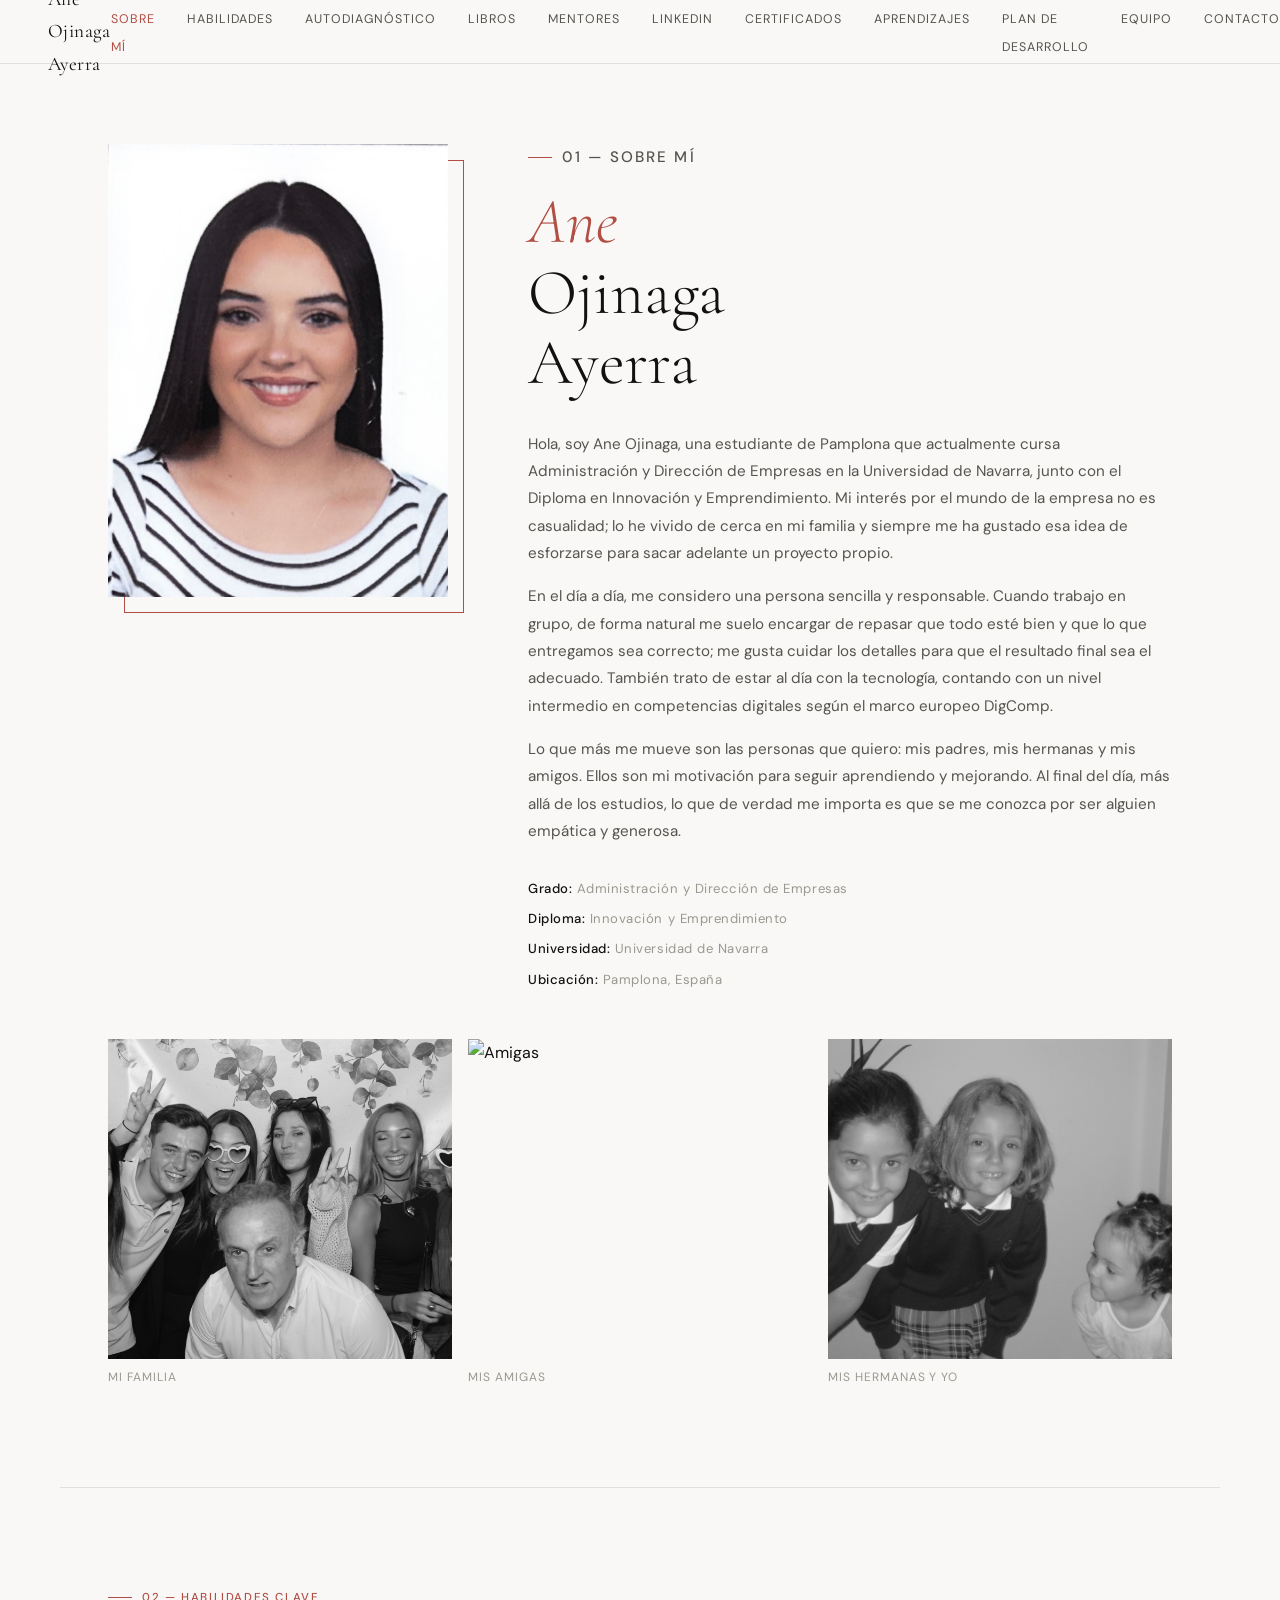
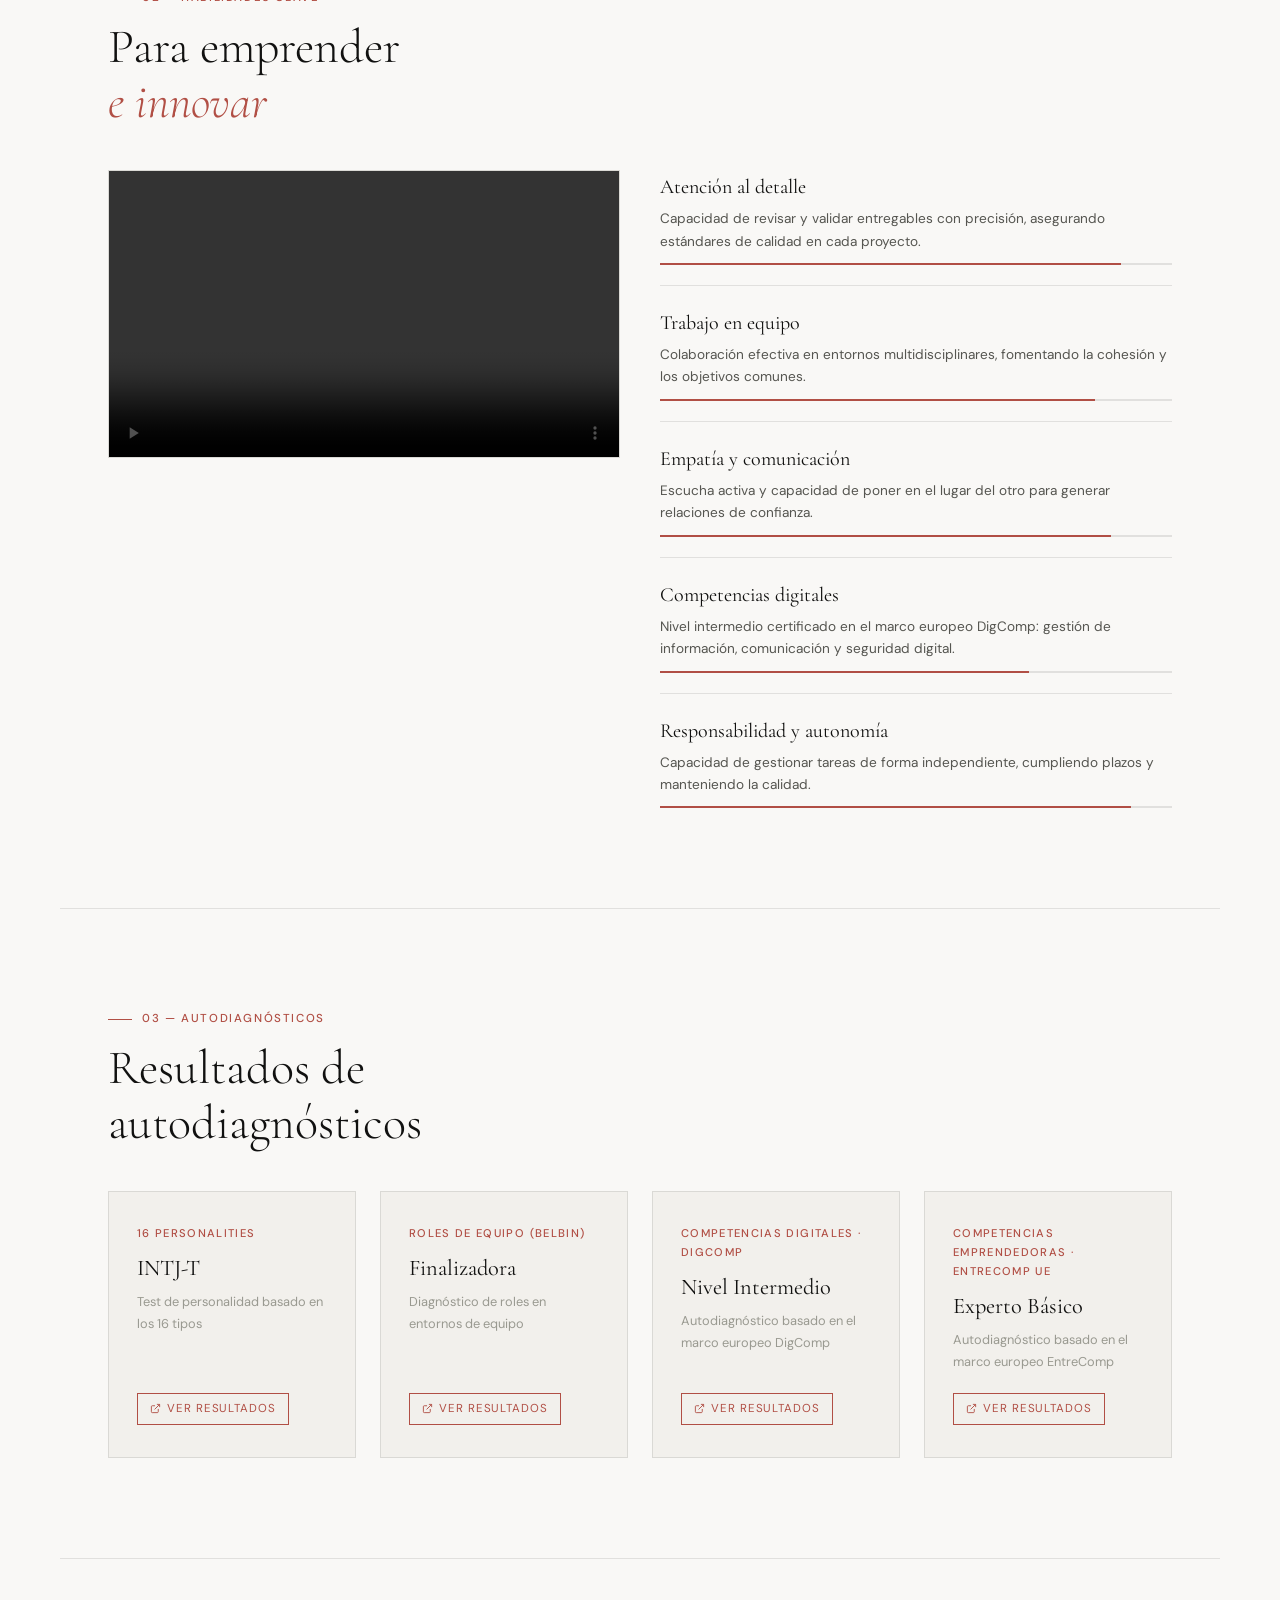
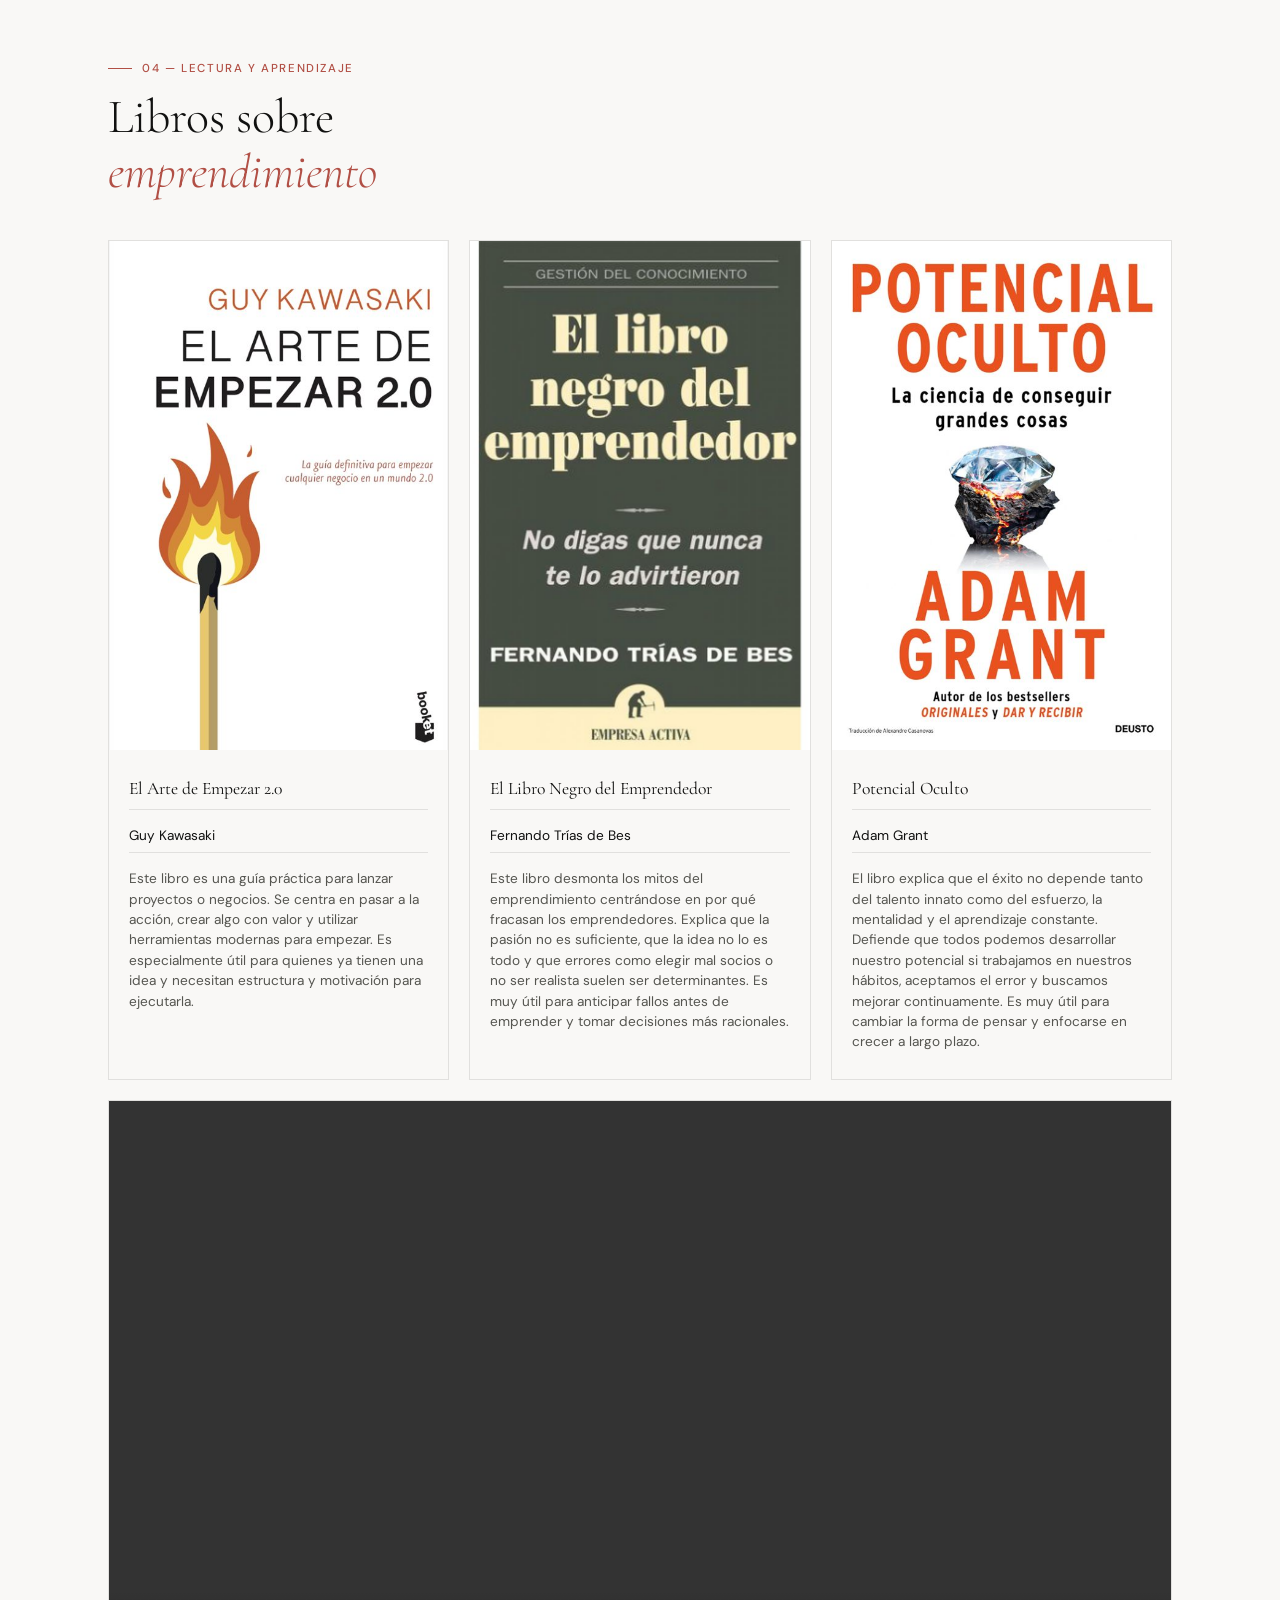
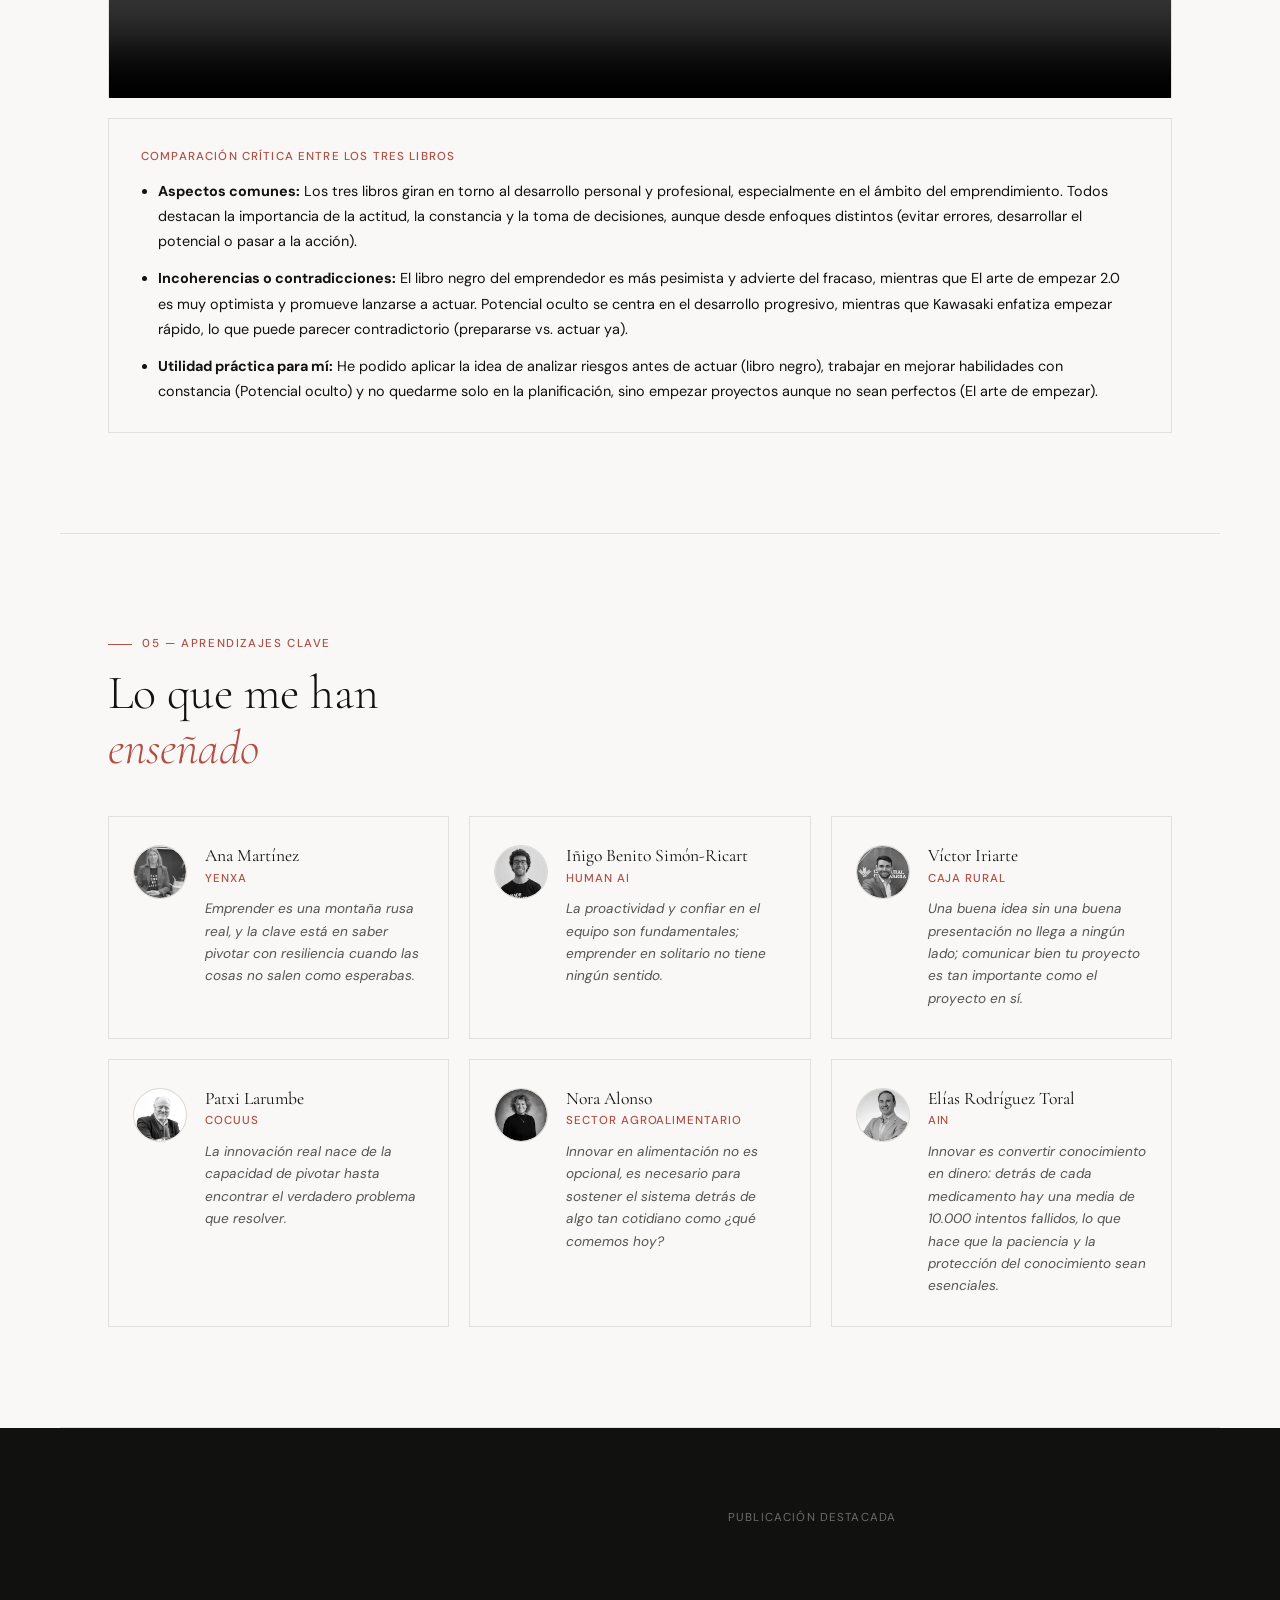
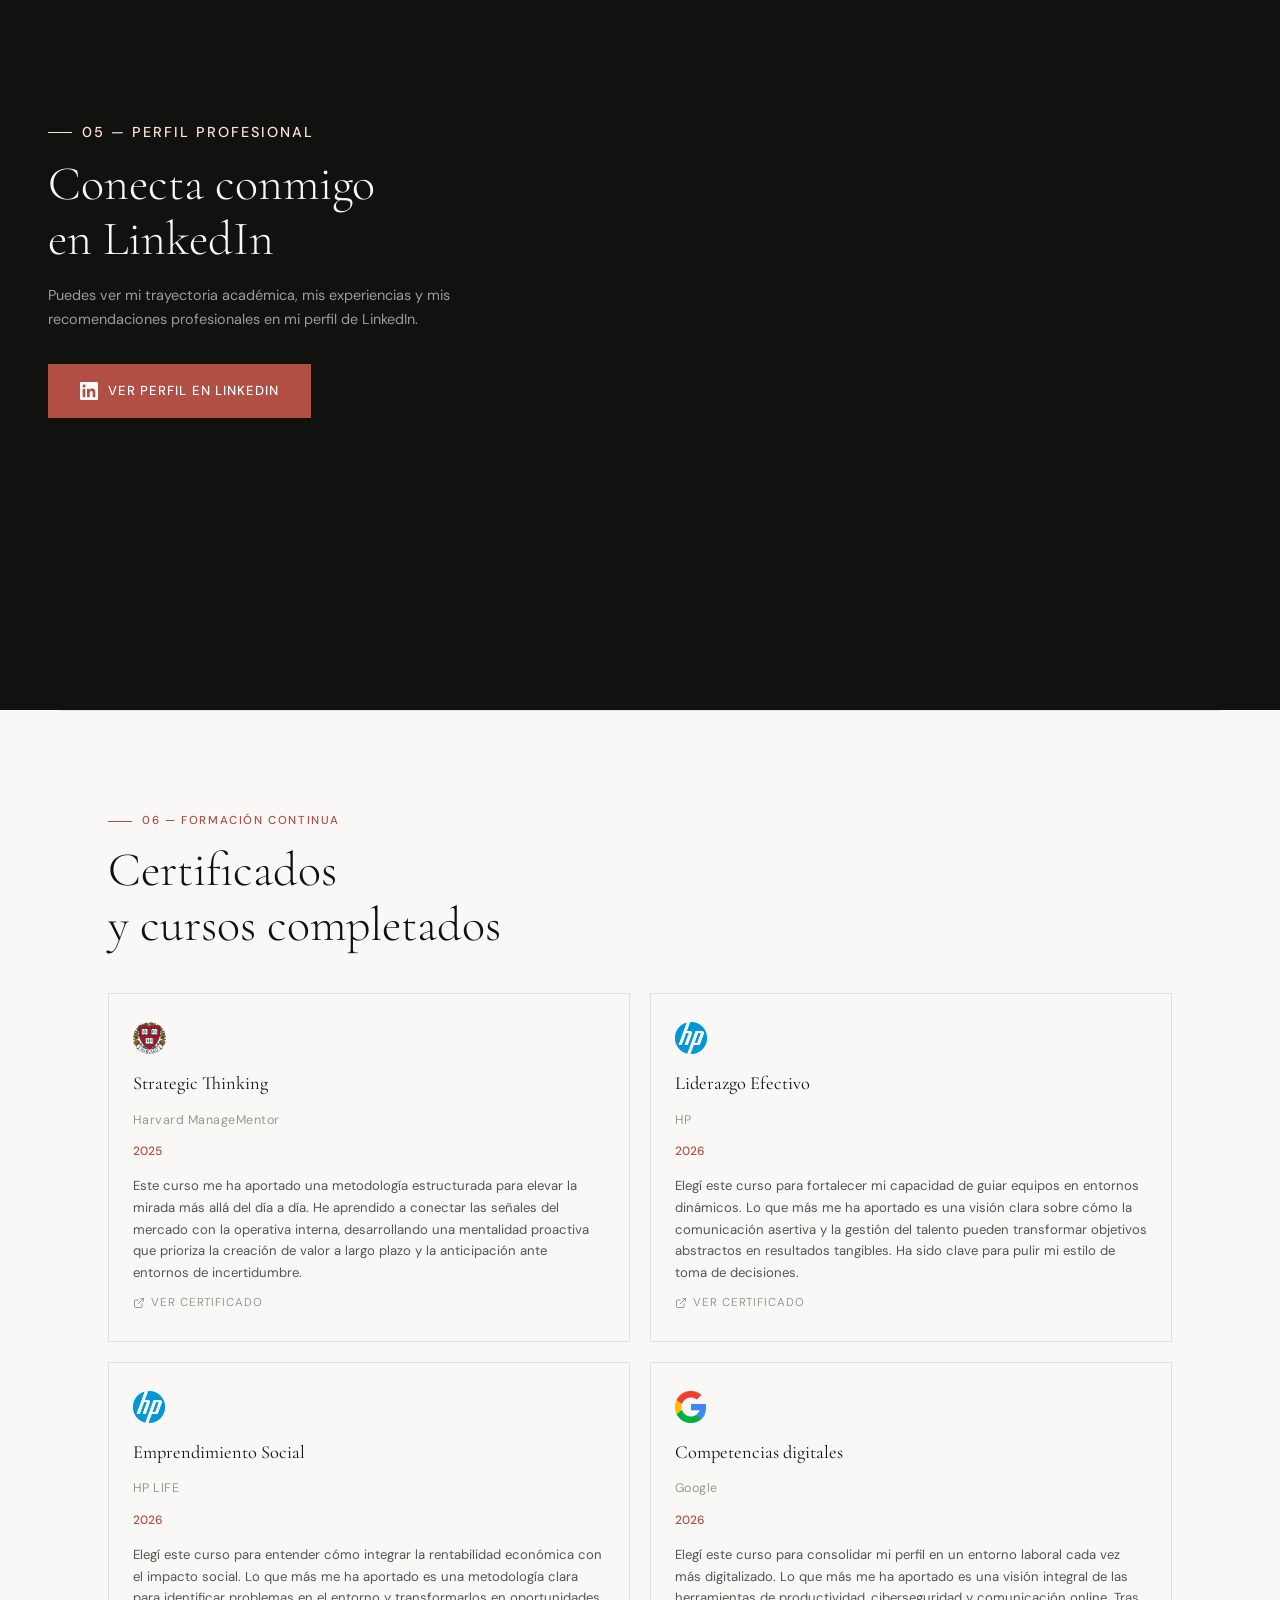
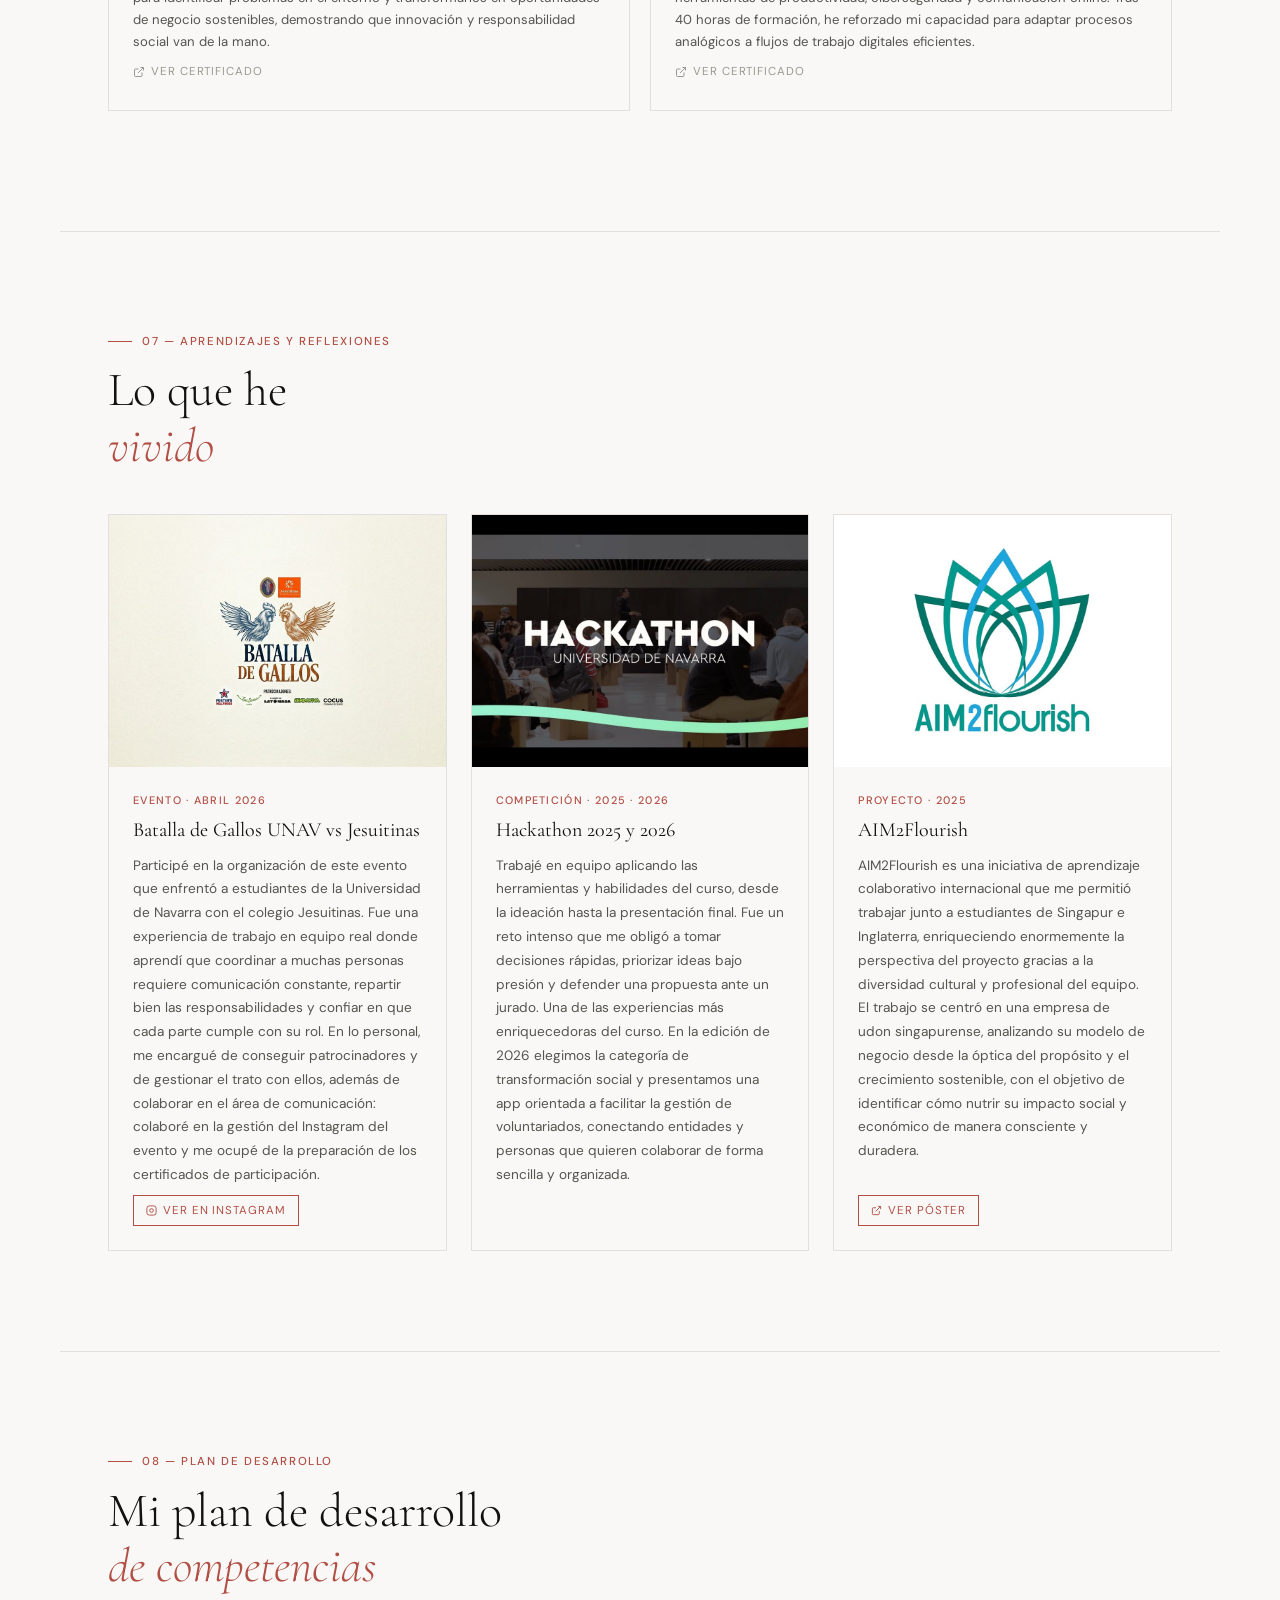
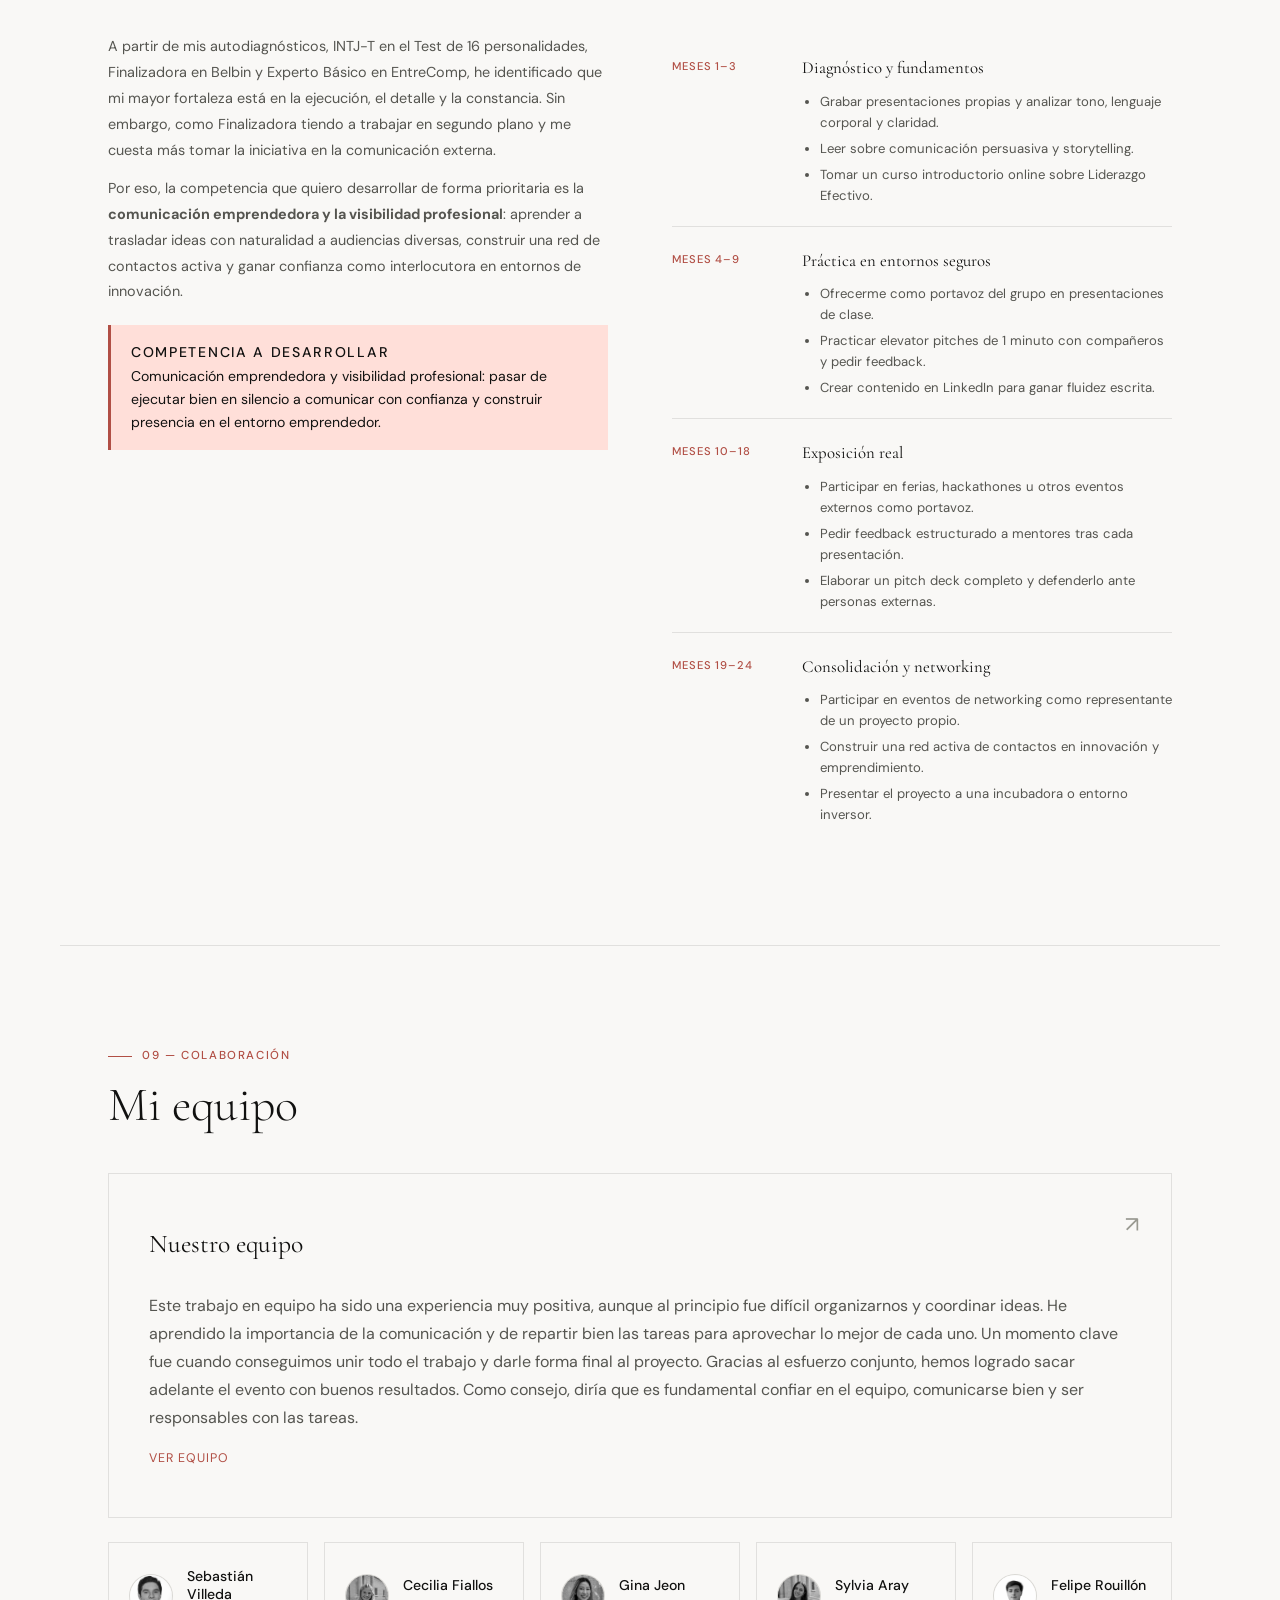
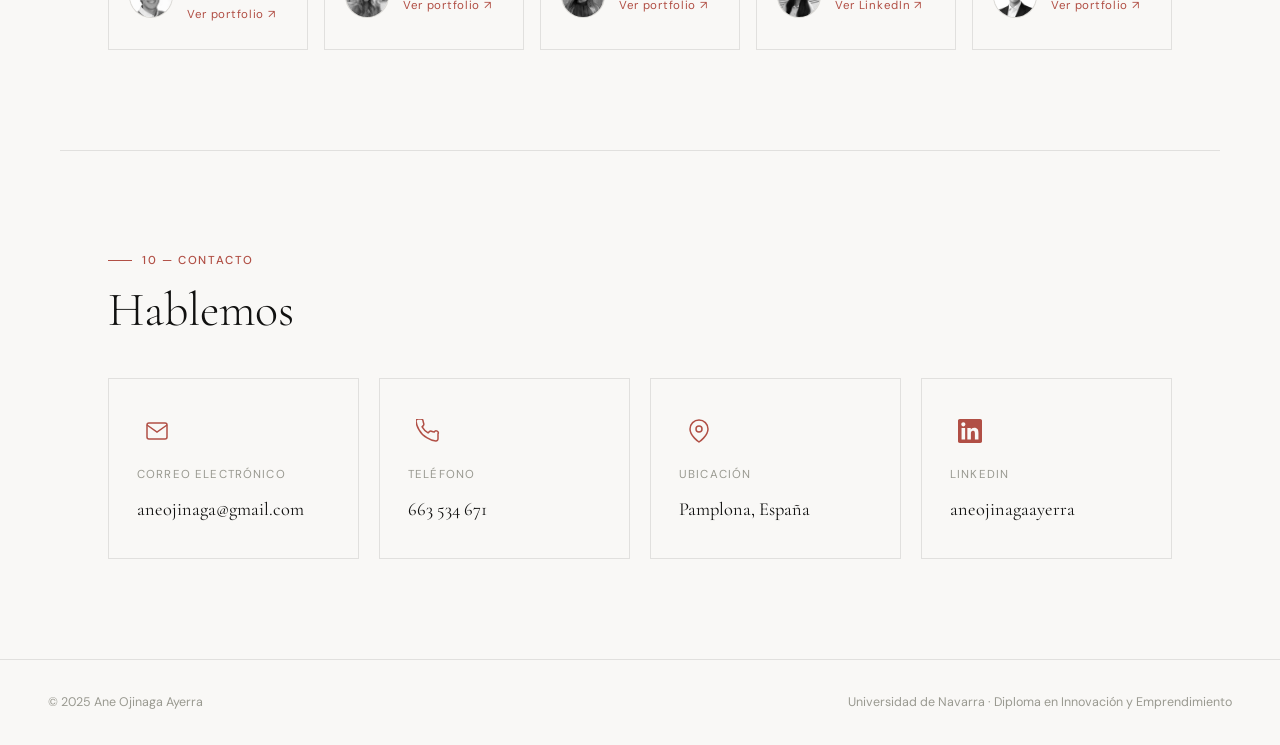
==== commit 3f3f54c2: "Last changes" ====
--- a/index.html
+++ b/index.html
@@ -299,6 +299,8 @@
       border: 1px solid var(--border);
       padding: 32px 28px;
       position: relative;
+      display: flex;
+      flex-direction: column;
     }
     .diag-card-title {
       font-size: 0.7rem;
@@ -325,7 +327,7 @@
     .digcomp-label { font-size: 0.78rem; color: var(--ink-mid); display: flex; justify-content: space-between; }
     .digcomp-track { height: 4px; background: var(--border); }
     .digcomp-fill { height: 100%; transition: width 1.2s cubic-bezier(0.16,1,0.3,1); }
-    .diag-link { display: inline-flex; align-items: center; gap: 6px; margin-top: 20px; font-size: 0.72rem; letter-spacing: 0.08em; text-transform: uppercase; color: var(--accent); text-decoration: none; border: 1px solid var(--accent); padding: 5px 12px; transition: background 0.2s, color 0.2s; }
+    .diag-link { display: inline-flex; align-items: center; gap: 6px; margin-top: auto; padding-top: 20px; font-size: 0.72rem; letter-spacing: 0.08em; text-transform: uppercase; color: var(--accent); text-decoration: none; border: 1px solid var(--accent); padding: 5px 12px; transition: background 0.2s, color 0.2s; align-self: flex-start; }
     .diag-link:hover { background: var(--accent); color: #fff; }
     .diag-link svg { width: 11px; height: 11px; stroke: currentColor; fill: none; stroke-width: 2; }
 
@@ -955,7 +957,7 @@
         <p class="diag-sub">Test de personalidad basado en los 16 tipos</p>
         <a class="diag-link" href="uploads/16 personalidades2026-04-23 a las 18.19.55.png" target="_blank">
           <svg viewBox="0 0 24 24"><path d="M18 13v6a2 2 0 01-2 2H5a2 2 0 01-2-2V8a2 2 0 012-2h6"/><polyline points="15 3 21 3 21 9"/><line x1="10" y1="14" x2="21" y2="3"/></svg>
-          Ver resultado
+          Ver resultados
         </a>
       </div>
 
@@ -963,9 +965,9 @@
         <p class="diag-card-title">Roles de equipo (Belbin)</p>
         <h3>Finalizadora</h3>
         <p class="diag-sub">Diagnóstico de roles en entornos de equipo</p>
-        <a class="diag-link" href="uploads/Roles.png" target="_blank" style="margin-top:12px;">
+        <a class="diag-link" href="uploads/Roles.png" target="_blank">
           <svg viewBox="0 0 24 24"><path d="M18 13v6a2 2 0 01-2 2H5a2 2 0 01-2-2V8a2 2 0 012-2h6"/><polyline points="15 3 21 3 21 9"/><line x1="10" y1="14" x2="21" y2="3"/></svg>
-          Ver resultado
+          Ver resultados
         </a>
       </div>
 
@@ -975,7 +977,7 @@
         <p class="diag-sub">Autodiagnóstico basado en el marco europeo DigComp</p>
         <a class="diag-link" href="uploads/CompetenciasDigitales.pdf" target="_blank">
           <svg viewBox="0 0 24 24"><path d="M18 13v6a2 2 0 01-2 2H5a2 2 0 01-2-2V8a2 2 0 012-2h6"/><polyline points="15 3 21 3 21 9"/><line x1="10" y1="14" x2="21" y2="3"/></svg>
-          Ver resultado
+          Ver resultados
         </a>
       </div>
 
@@ -985,7 +987,7 @@
         <p class="diag-sub">Autodiagnóstico basado en el marco europeo EntreComp</p>
         <a class="diag-link" href="uploads/resultados_autodiagnostico_25_04_2026.pdf" target="_blank">
           <svg viewBox="0 0 24 24"><path d="M18 13v6a2 2 0 01-2 2H5a2 2 0 01-2-2V8a2 2 0 012-2h6"/><polyline points="15 3 21 3 21 9"/><line x1="10" y1="14" x2="21" y2="3"/></svg>
-          Ver resultado
+          Ver resultados
         </a>
       </div>
 
@@ -1237,7 +1239,7 @@
         <div class="aprendizaje-body">
           <p class="aprendizaje-tag">Evento &middot; Abril 2026</p>
           <p class="aprendizaje-title">Batalla de Gallos UNAV vs Jesuitinas</p>
-          <p class="aprendizaje-text">Participé en la organización de este evento que enfrentó a estudiantes de la Universidad de Navarra con el colegio Jesuitinas. Fue una experiencia de trabajo en equipo real donde aprendí que coordinar a muchas personas requiere comunicación constante, repartir bien las responsabilidades y confiar en que cada parte cumple con su rol. En lo personal, me encargué de conseguir patrocinadores y de gestionar el trato con ellos, además de colaborar en el área de comunicación: gestioné el Instagram del evento y me ocupé de la preparación de los certificados de participación.</p>
+          <p class="aprendizaje-text">Participé en la organización de este evento que enfrentó a estudiantes de la Universidad de Navarra con el colegio Jesuitinas. Fue una experiencia de trabajo en equipo real donde aprendí que coordinar a muchas personas requiere comunicación constante, repartir bien las responsabilidades y confiar en que cada parte cumple con su rol. En lo personal, me encargué de conseguir patrocinadores y de gestionar el trato con ellos, además de colaborar en el área de comunicación: colaboré en la gestión del Instagram del evento y me ocupé de la preparación de los certificados de participación.</p>
           <a class="diag-link" href="https://www.instagram.com/batalladegallos2026" target="_blank" rel="noopener">
             <svg viewBox="0 0 24 24"><rect x="2" y="2" width="20" height="20" rx="5" ry="5"/><path d="M16 11.37A4 4 0 1 1 12.63 8 4 4 0 0 1 16 11.37z"/><line x1="17.5" y1="6.5" x2="17.51" y2="6.5"/></svg>
             Ver en Instagram
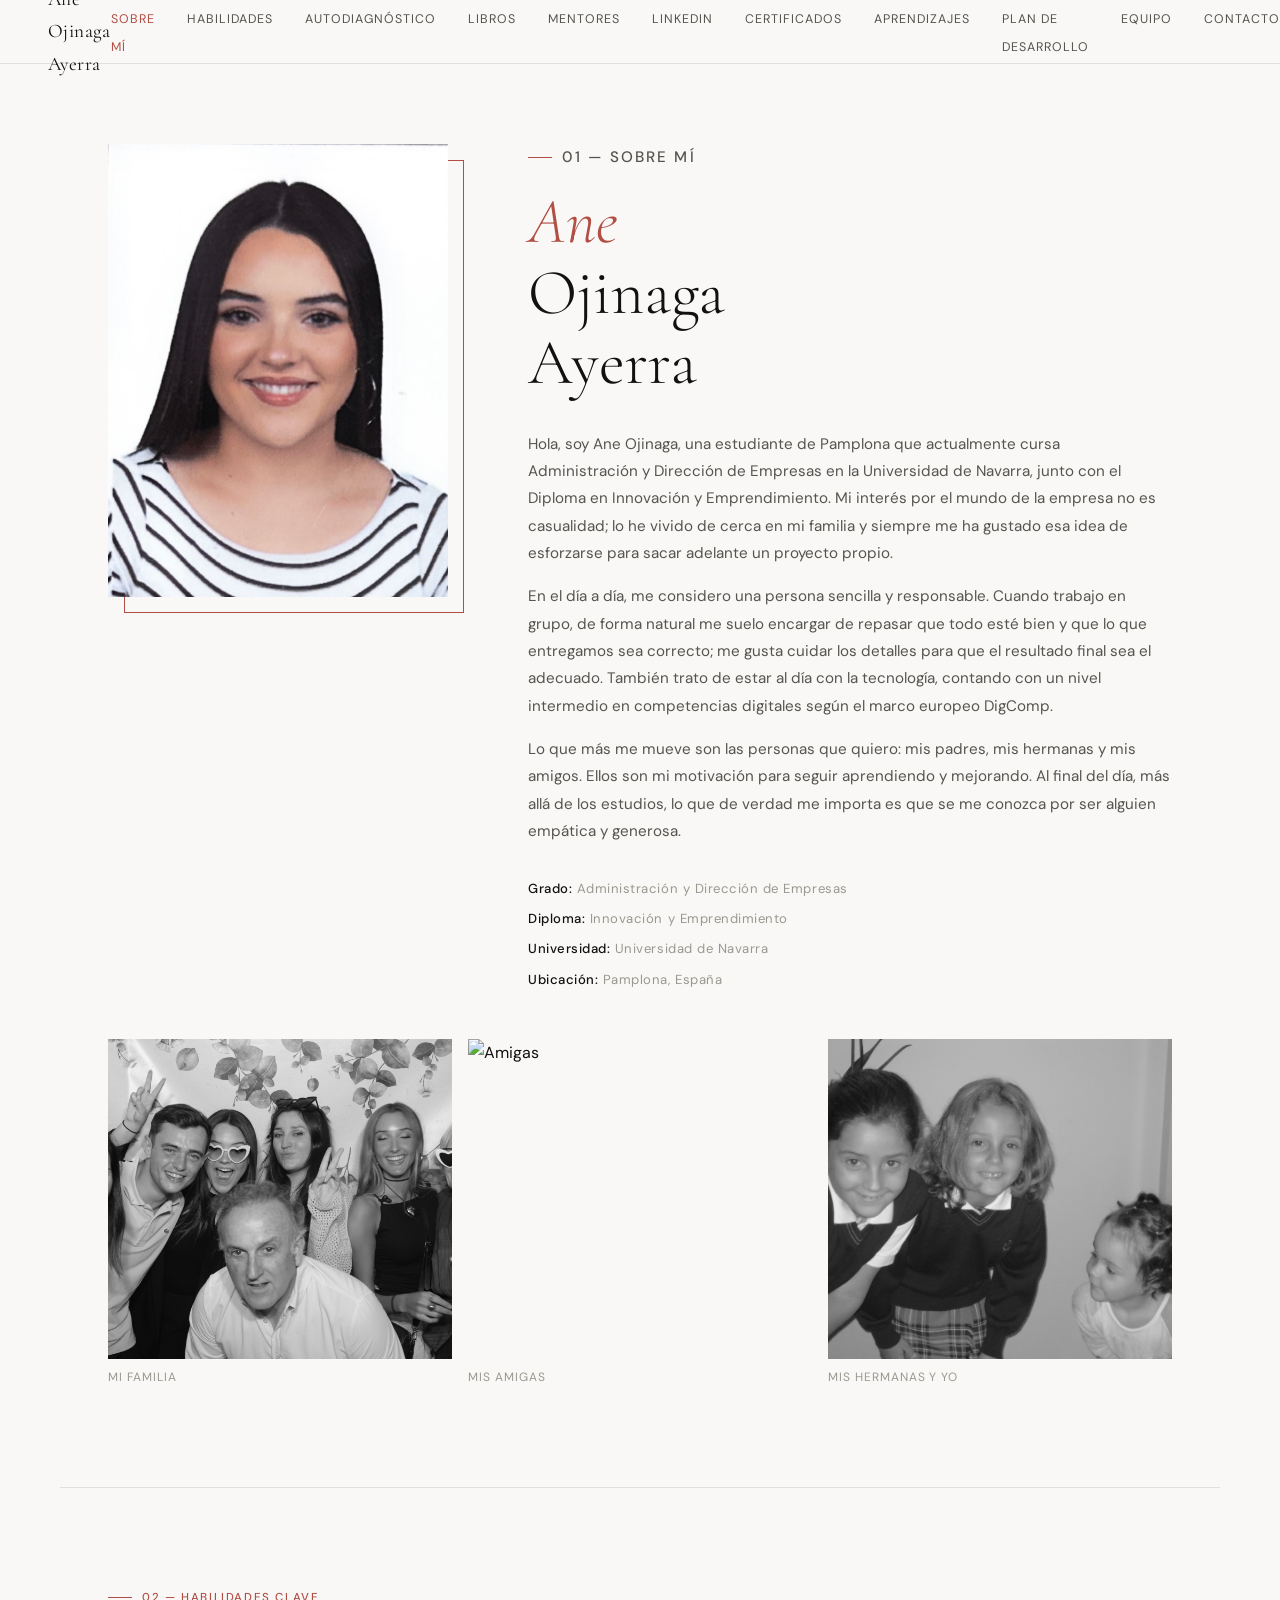
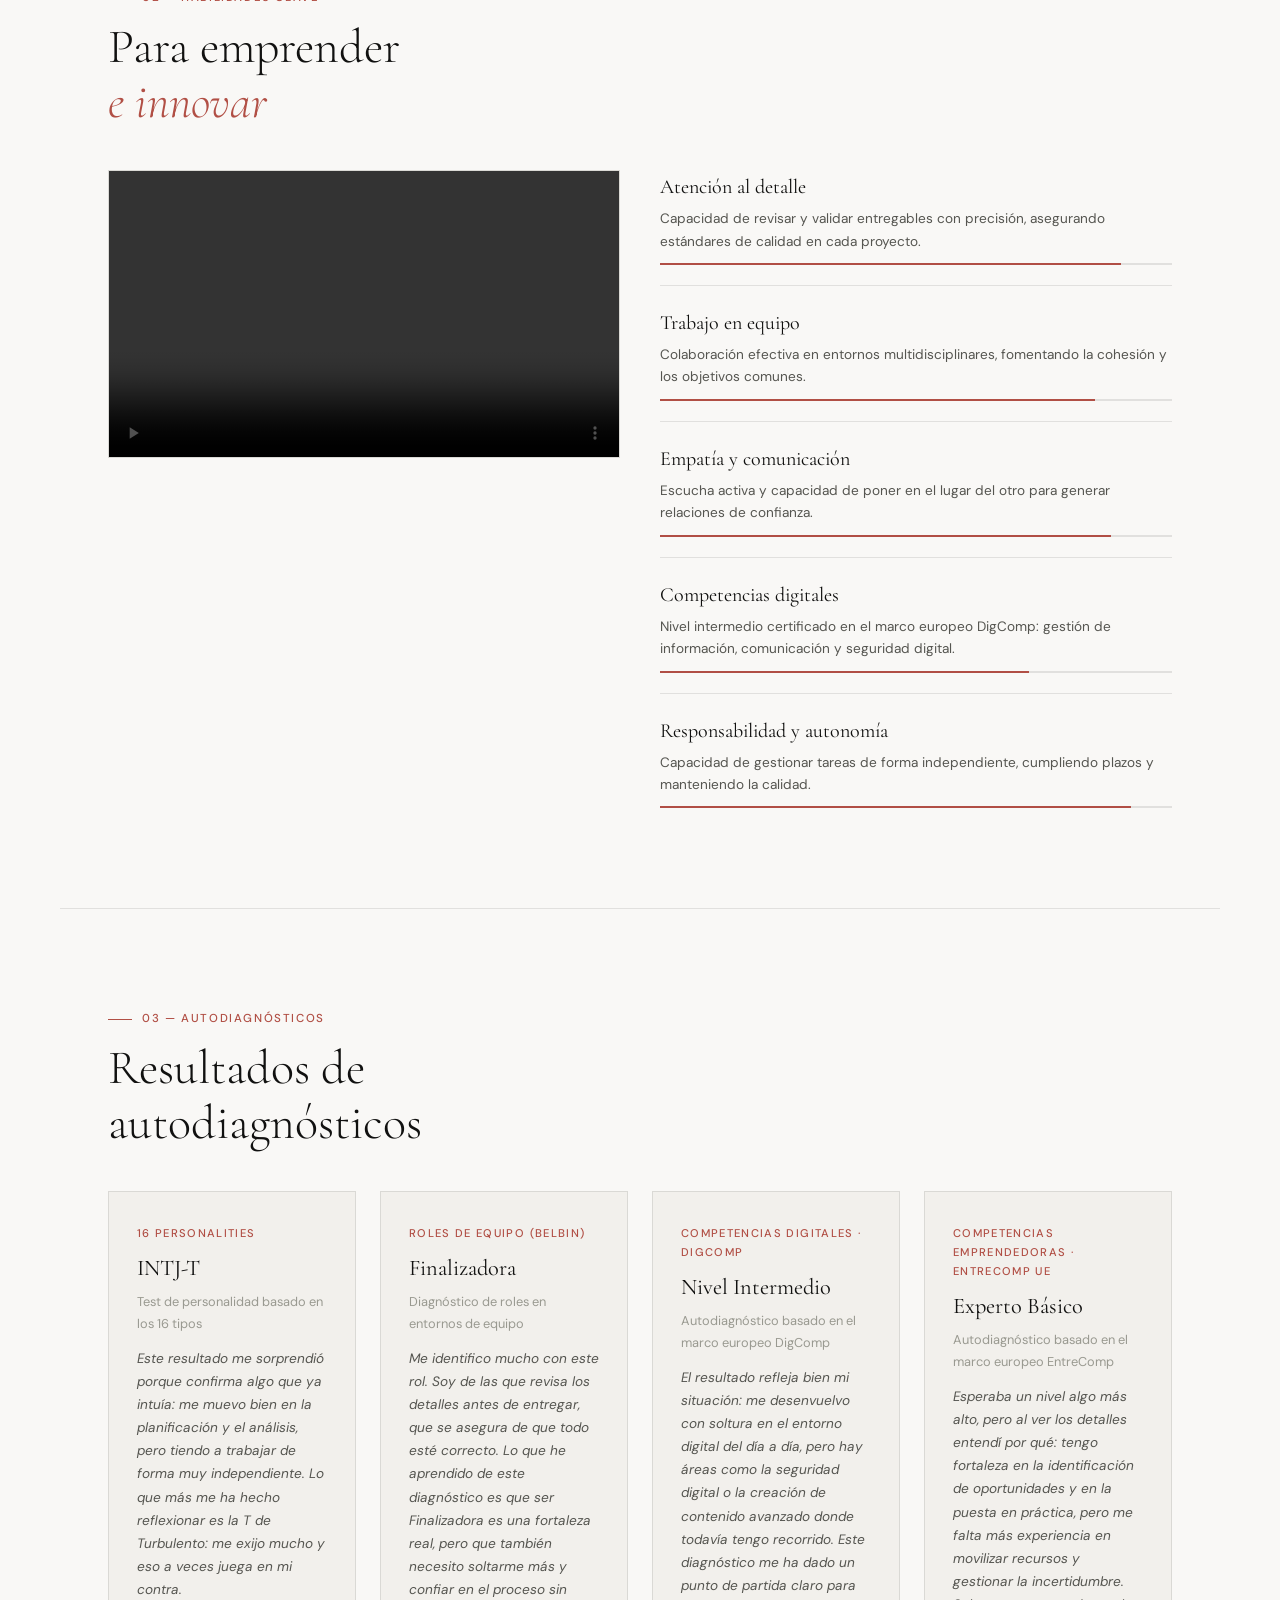
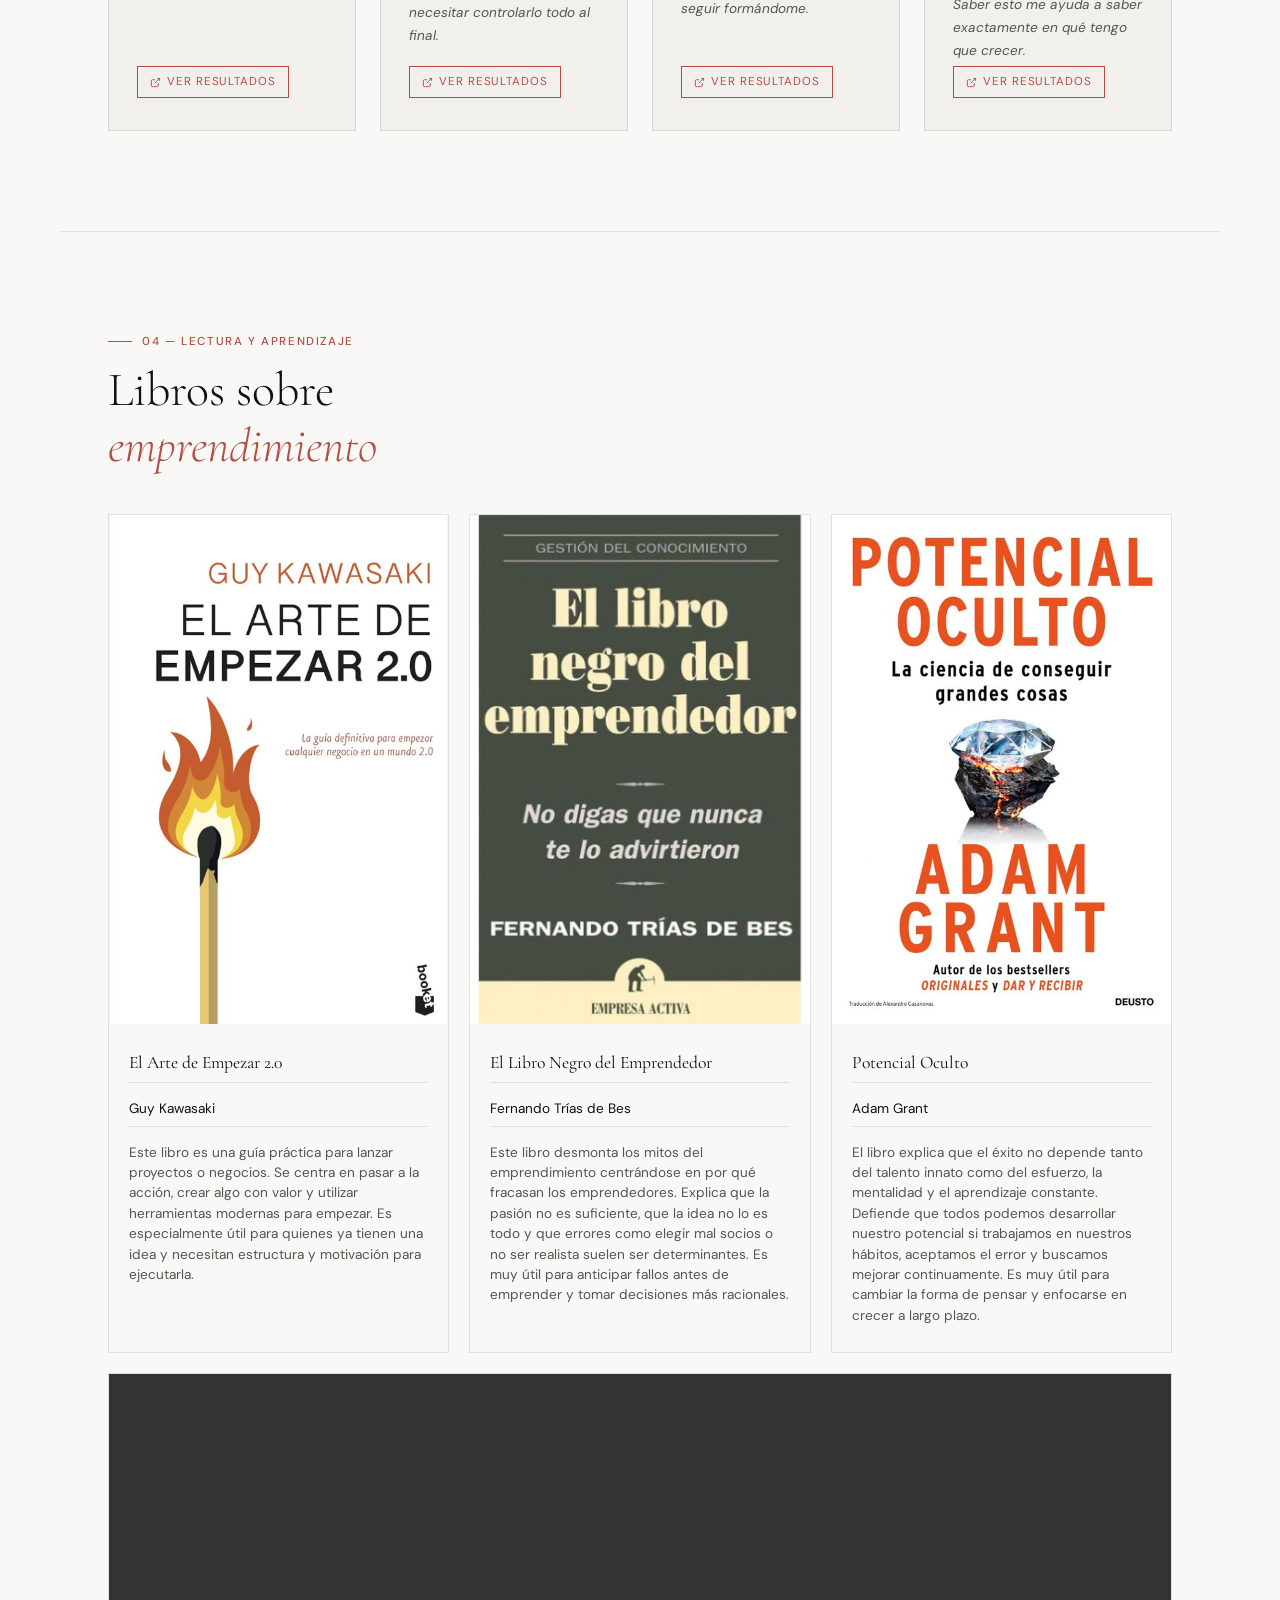
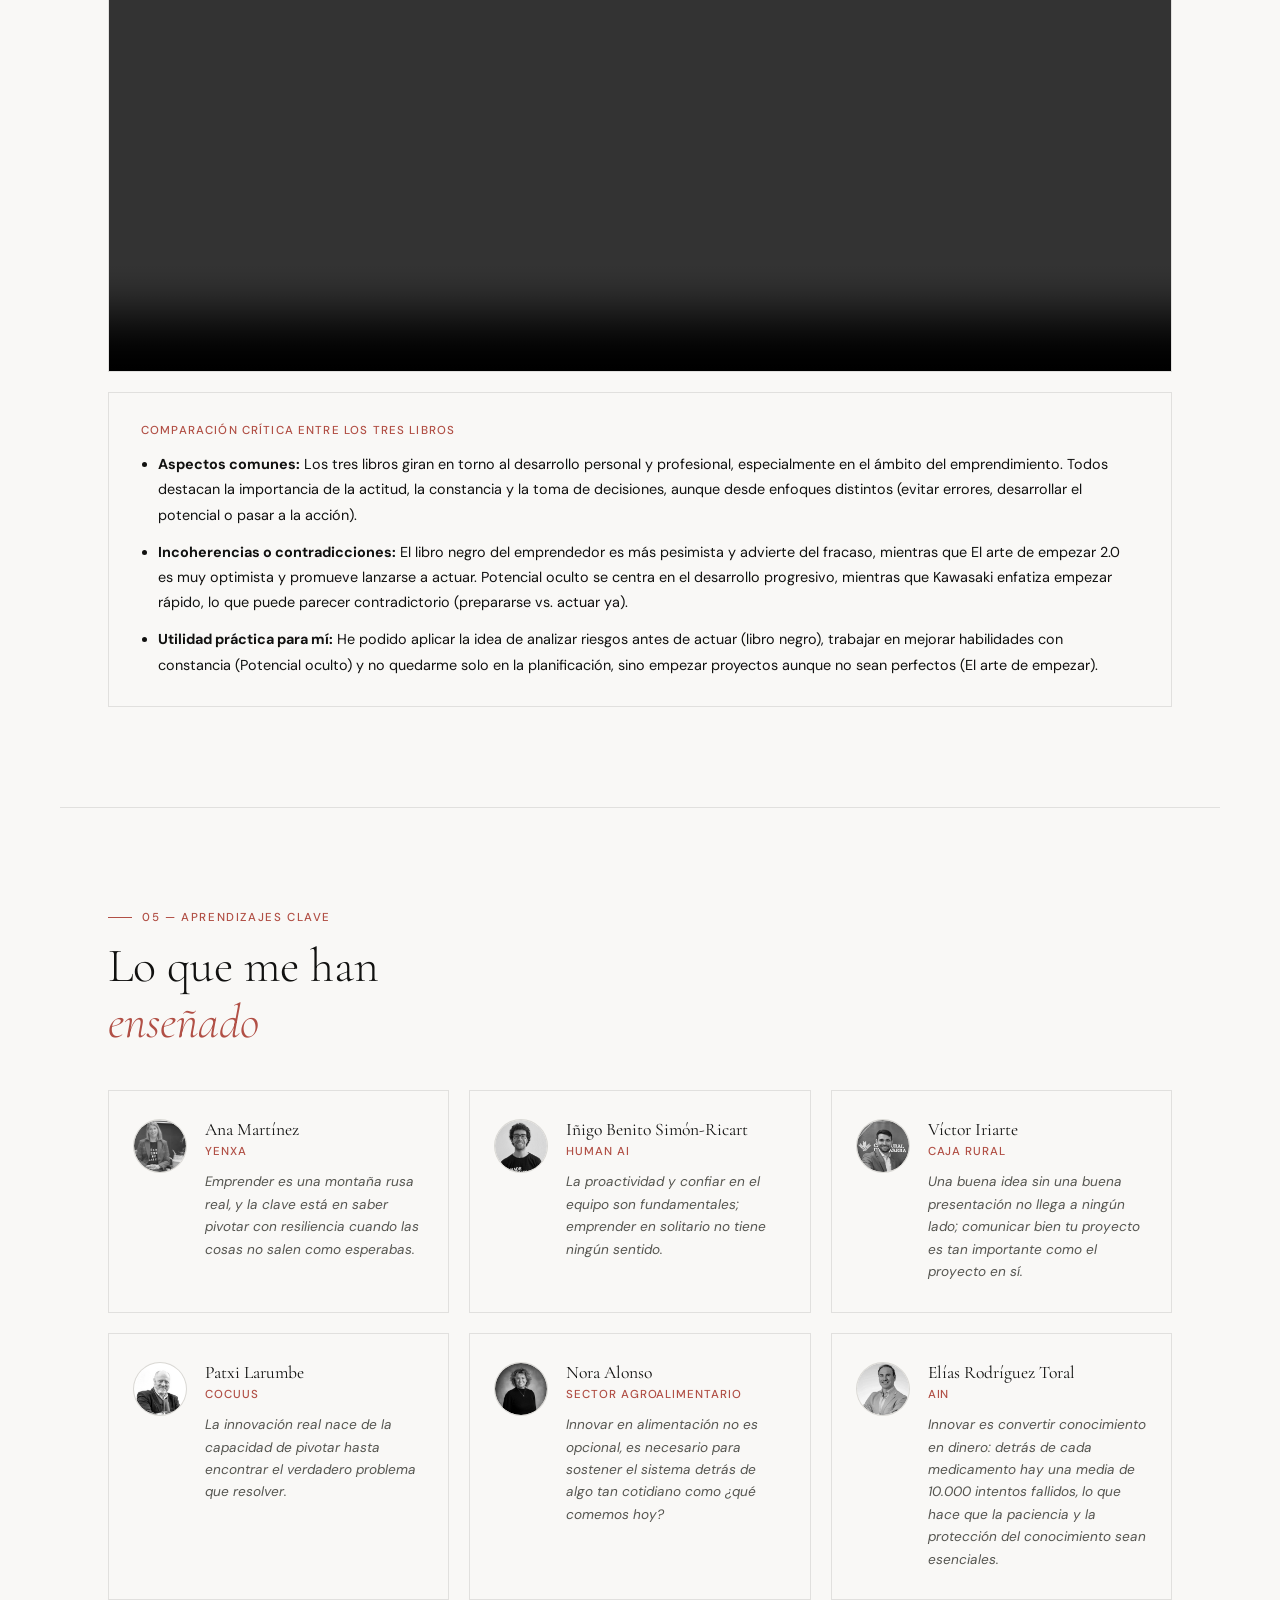
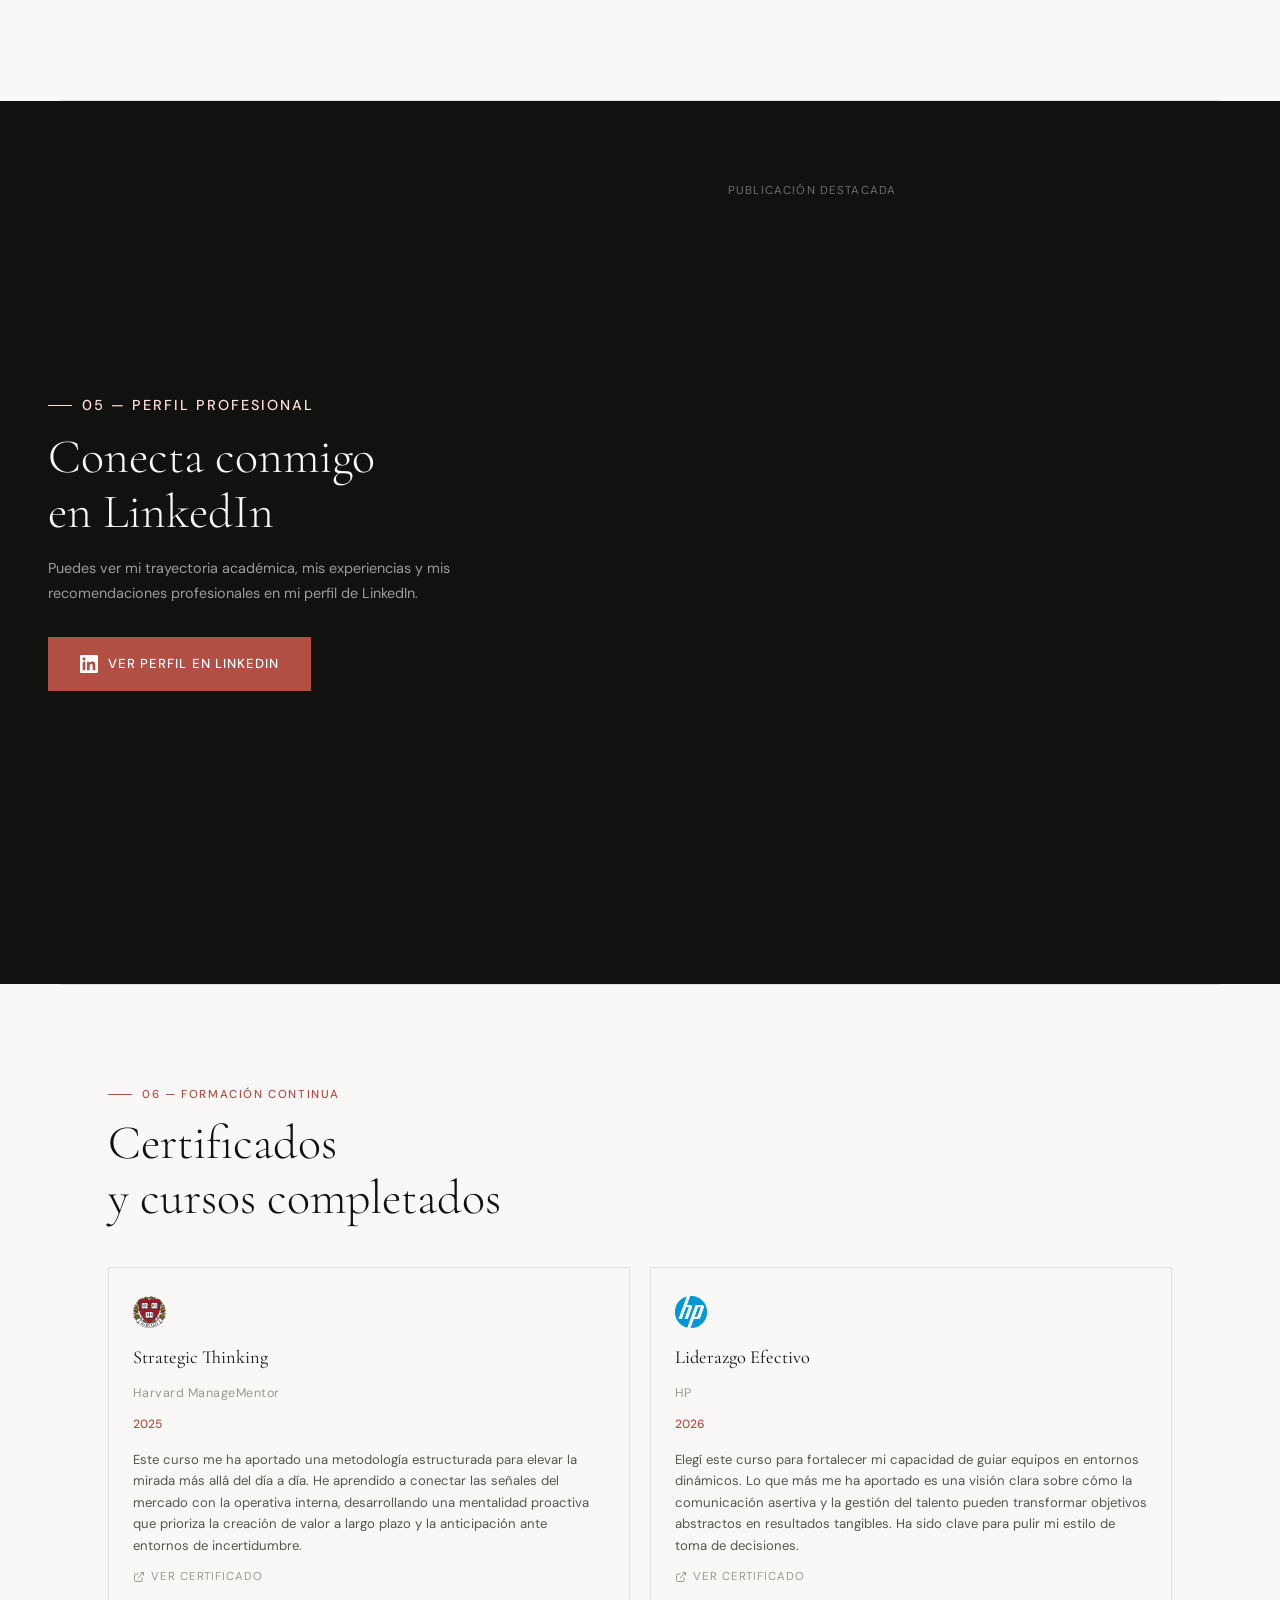
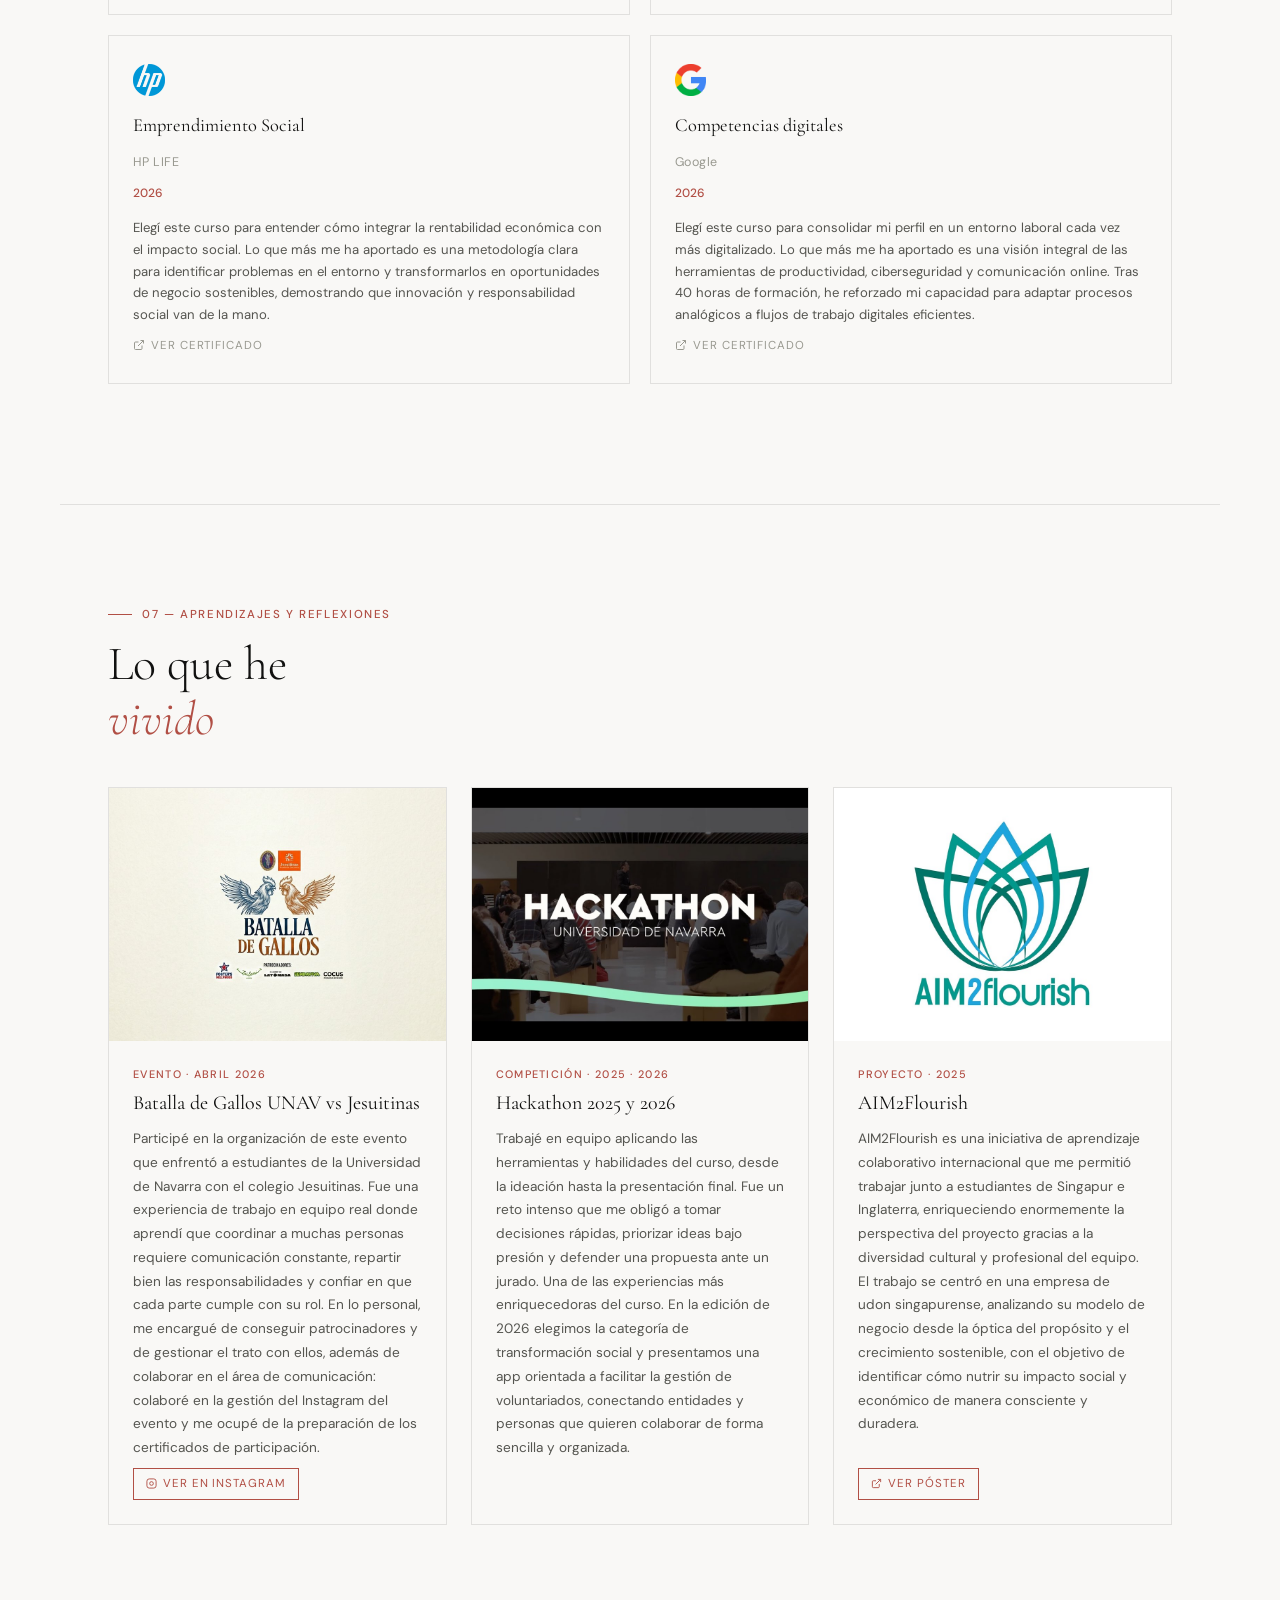
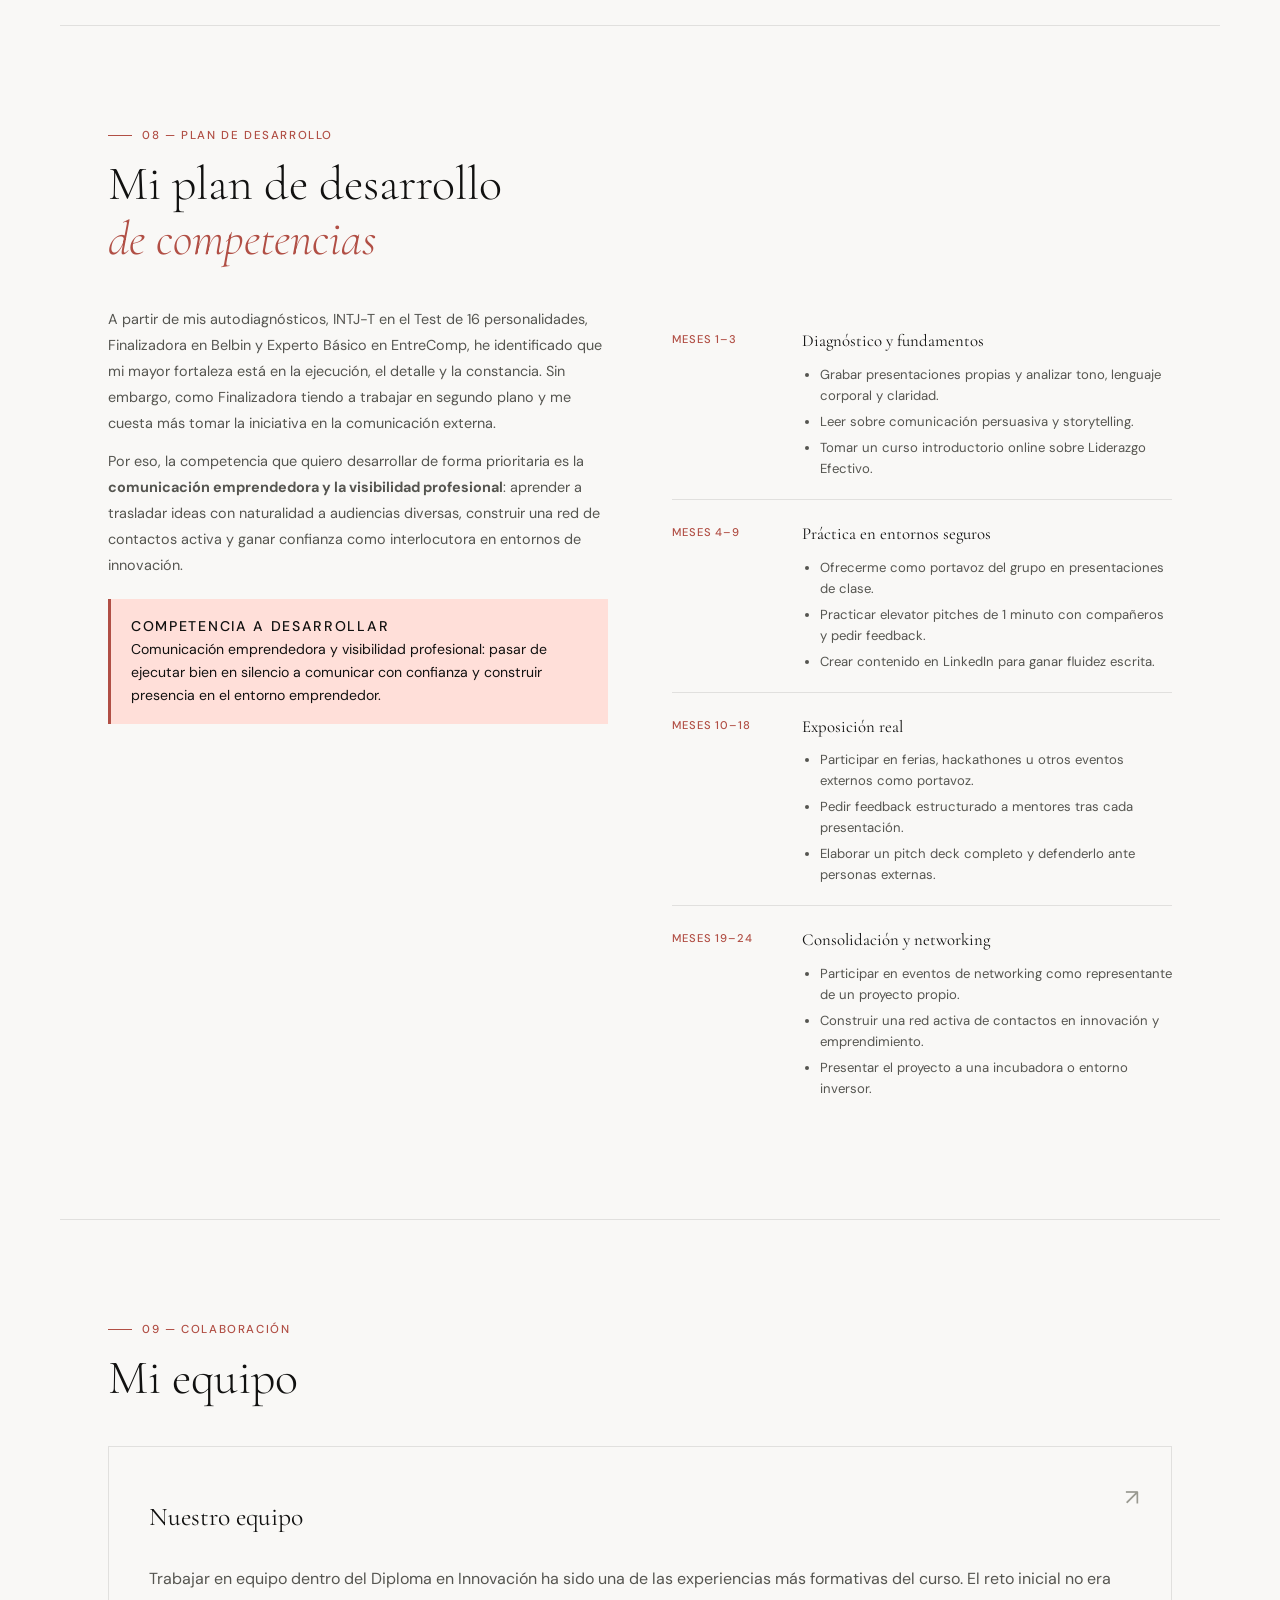
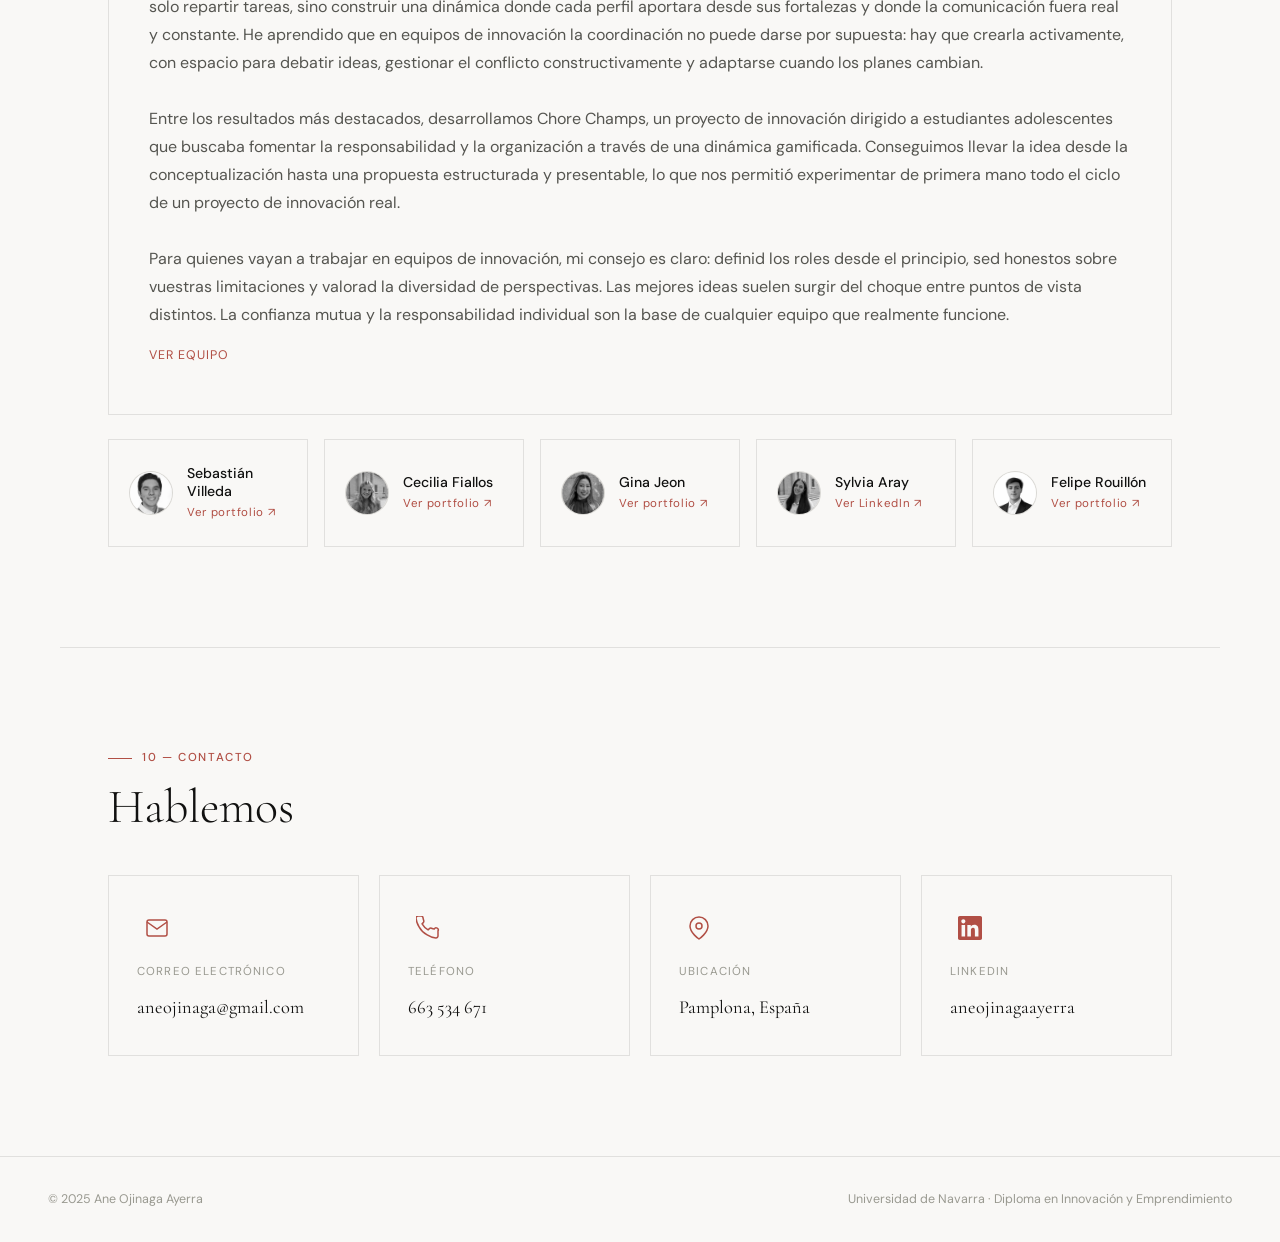
==== commit 8fd2f2af: "Changes comparativa" ====
--- a/index.html
+++ b/index.html
@@ -311,7 +311,8 @@
       margin-bottom: 6px;
     }
     .diag-card h3 { font-family: var(--font-display); font-size: 1.4rem; font-weight: 400; margin-bottom: 4px; }
-    .diag-card .diag-sub { font-size: 0.8rem; color: var(--ink-soft); margin-bottom: 20px; }
+    .diag-card .diag-sub { font-size: 0.8rem; color: var(--ink-soft); margin-bottom: 12px; }
+    .diag-reflexion { font-size: 0.85rem; color: var(--ink-mid); line-height: 1.7; font-style: italic; margin-bottom: 4px; }
     /* MBTI bars */
     .mbti-bars { display: flex; flex-direction: column; gap: 14px; }
     .mbti-row { display: flex; flex-direction: column; gap: 5px; }
@@ -955,6 +956,7 @@
         <p class="diag-card-title">16 Personalities</p>
         <h3>INTJ-T</h3>
         <p class="diag-sub">Test de personalidad basado en los 16 tipos</p>
+        <p class="diag-reflexion">Este resultado me sorprendió porque confirma algo que ya intuía: me muevo bien en la planificación y el análisis, pero tiendo a trabajar de forma muy independiente. Lo que más me ha hecho reflexionar es la T de Turbulento: me exijo mucho y eso a veces juega en mi contra.</p>
         <a class="diag-link" href="uploads/16 personalidades2026-04-23 a las 18.19.55.png" target="_blank">
           <svg viewBox="0 0 24 24"><path d="M18 13v6a2 2 0 01-2 2H5a2 2 0 01-2-2V8a2 2 0 012-2h6"/><polyline points="15 3 21 3 21 9"/><line x1="10" y1="14" x2="21" y2="3"/></svg>
           Ver resultados
@@ -965,6 +967,7 @@
         <p class="diag-card-title">Roles de equipo (Belbin)</p>
         <h3>Finalizadora</h3>
         <p class="diag-sub">Diagnóstico de roles en entornos de equipo</p>
+        <p class="diag-reflexion">Me identifico mucho con este rol. Soy de las que revisa los detalles antes de entregar, que se asegura de que todo esté correcto. Lo que he aprendido de este diagnóstico es que ser Finalizadora es una fortaleza real, pero que también necesito soltarme más y confiar en el proceso sin necesitar controlarlo todo al final.</p>
         <a class="diag-link" href="uploads/Roles.png" target="_blank">
           <svg viewBox="0 0 24 24"><path d="M18 13v6a2 2 0 01-2 2H5a2 2 0 01-2-2V8a2 2 0 012-2h6"/><polyline points="15 3 21 3 21 9"/><line x1="10" y1="14" x2="21" y2="3"/></svg>
           Ver resultados
@@ -975,6 +978,7 @@
         <p class="diag-card-title">Competencias Digitales · DigComp</p>
         <h3>Nivel Intermedio</h3>
         <p class="diag-sub">Autodiagnóstico basado en el marco europeo DigComp</p>
+        <p class="diag-reflexion">El resultado refleja bien mi situación: me desenvuelvo con soltura en el entorno digital del día a día, pero hay áreas como la seguridad digital o la creación de contenido avanzado donde todavía tengo recorrido. Este diagnóstico me ha dado un punto de partida claro para seguir formándome.</p>
         <a class="diag-link" href="uploads/CompetenciasDigitales.pdf" target="_blank">
           <svg viewBox="0 0 24 24"><path d="M18 13v6a2 2 0 01-2 2H5a2 2 0 01-2-2V8a2 2 0 012-2h6"/><polyline points="15 3 21 3 21 9"/><line x1="10" y1="14" x2="21" y2="3"/></svg>
           Ver resultados
@@ -985,6 +989,7 @@
         <p class="diag-card-title">Competencias Emprendedoras · EntreComp UE</p>
         <h3>Experto Básico</h3>
         <p class="diag-sub">Autodiagnóstico basado en el marco europeo EntreComp</p>
+        <p class="diag-reflexion">Esperaba un nivel algo más alto, pero al ver los detalles entendí por qué: tengo fortaleza en la identificación de oportunidades y en la puesta en práctica, pero me falta más experiencia en movilizar recursos y gestionar la incertidumbre. Saber esto me ayuda a saber exactamente en qué tengo que crecer.</p>
         <a class="diag-link" href="uploads/resultados_autodiagnostico_25_04_2026.pdf" target="_blank">
           <svg viewBox="0 0 24 24"><path d="M18 13v6a2 2 0 01-2 2H5a2 2 0 01-2-2V8a2 2 0 012-2h6"/><polyline points="15 3 21 3 21 9"/><line x1="10" y1="14" x2="21" y2="3"/></svg>
           Ver resultados
@@ -1351,7 +1356,7 @@
       <a class="team-card" href="https://site-de-equipo-1.base44.app/" target="_blank" style="width:100%;">
         <span class="arrow">↗</span>
         <h3>Nuestro equipo</h3>
-        <p style="font-size: 1rem; text-align: left; line-height: 1.75; max-width: 100%;">Este trabajo en equipo ha sido una experiencia muy positiva, aunque al principio fue difícil organizarnos y coordinar ideas. He aprendido la importancia de la comunicación y de repartir bien las tareas para aprovechar lo mejor de cada uno. Un momento clave fue cuando conseguimos unir todo el trabajo y darle forma final al proyecto. Gracias al esfuerzo conjunto, hemos logrado sacar adelante el evento con buenos resultados. Como consejo, diría que es fundamental confiar en el equipo, comunicarse bien y ser responsables con las tareas.</p>
+        <p style="font-size: 1rem; text-align: left; line-height: 1.75; max-width: 100%;">Trabajar en equipo dentro del Diploma en Innovación ha sido una de las experiencias más formativas del curso. El reto inicial no era solo repartir tareas, sino construir una dinámica donde cada perfil aportara desde sus fortalezas y donde la comunicación fuera real y constante. He aprendido que en equipos de innovación la coordinación no puede darse por supuesta: hay que crearla activamente, con espacio para debatir ideas, gestionar el conflicto constructivamente y adaptarse cuando los planes cambian.<br><br>Entre los resultados más destacados, desarrollamos Chore Champs, un proyecto de innovación dirigido a estudiantes adolescentes que buscaba fomentar la responsabilidad y la organización a través de una dinámica gamificada. Conseguimos llevar la idea desde la conceptualización hasta una propuesta estructurada y presentable, lo que nos permitió experimentar de primera mano todo el ciclo de un proyecto de innovación real.<br><br>Para quienes vayan a trabajar en equipos de innovación, mi consejo es claro: definid los roles desde el principio, sed honestos sobre vuestras limitaciones y valorad la diversidad de perspectivas. Las mejores ideas suelen surgir del choque entre puntos de vista distintos. La confianza mutua y la responsabilidad individual son la base de cualquier equipo que realmente funcione.</p>
         <span style="font-size:0.78rem;letter-spacing:0.08em;text-transform:uppercase;color:var(--accent);">Ver equipo</span>
       </a>
       <div class="teammates-grid">
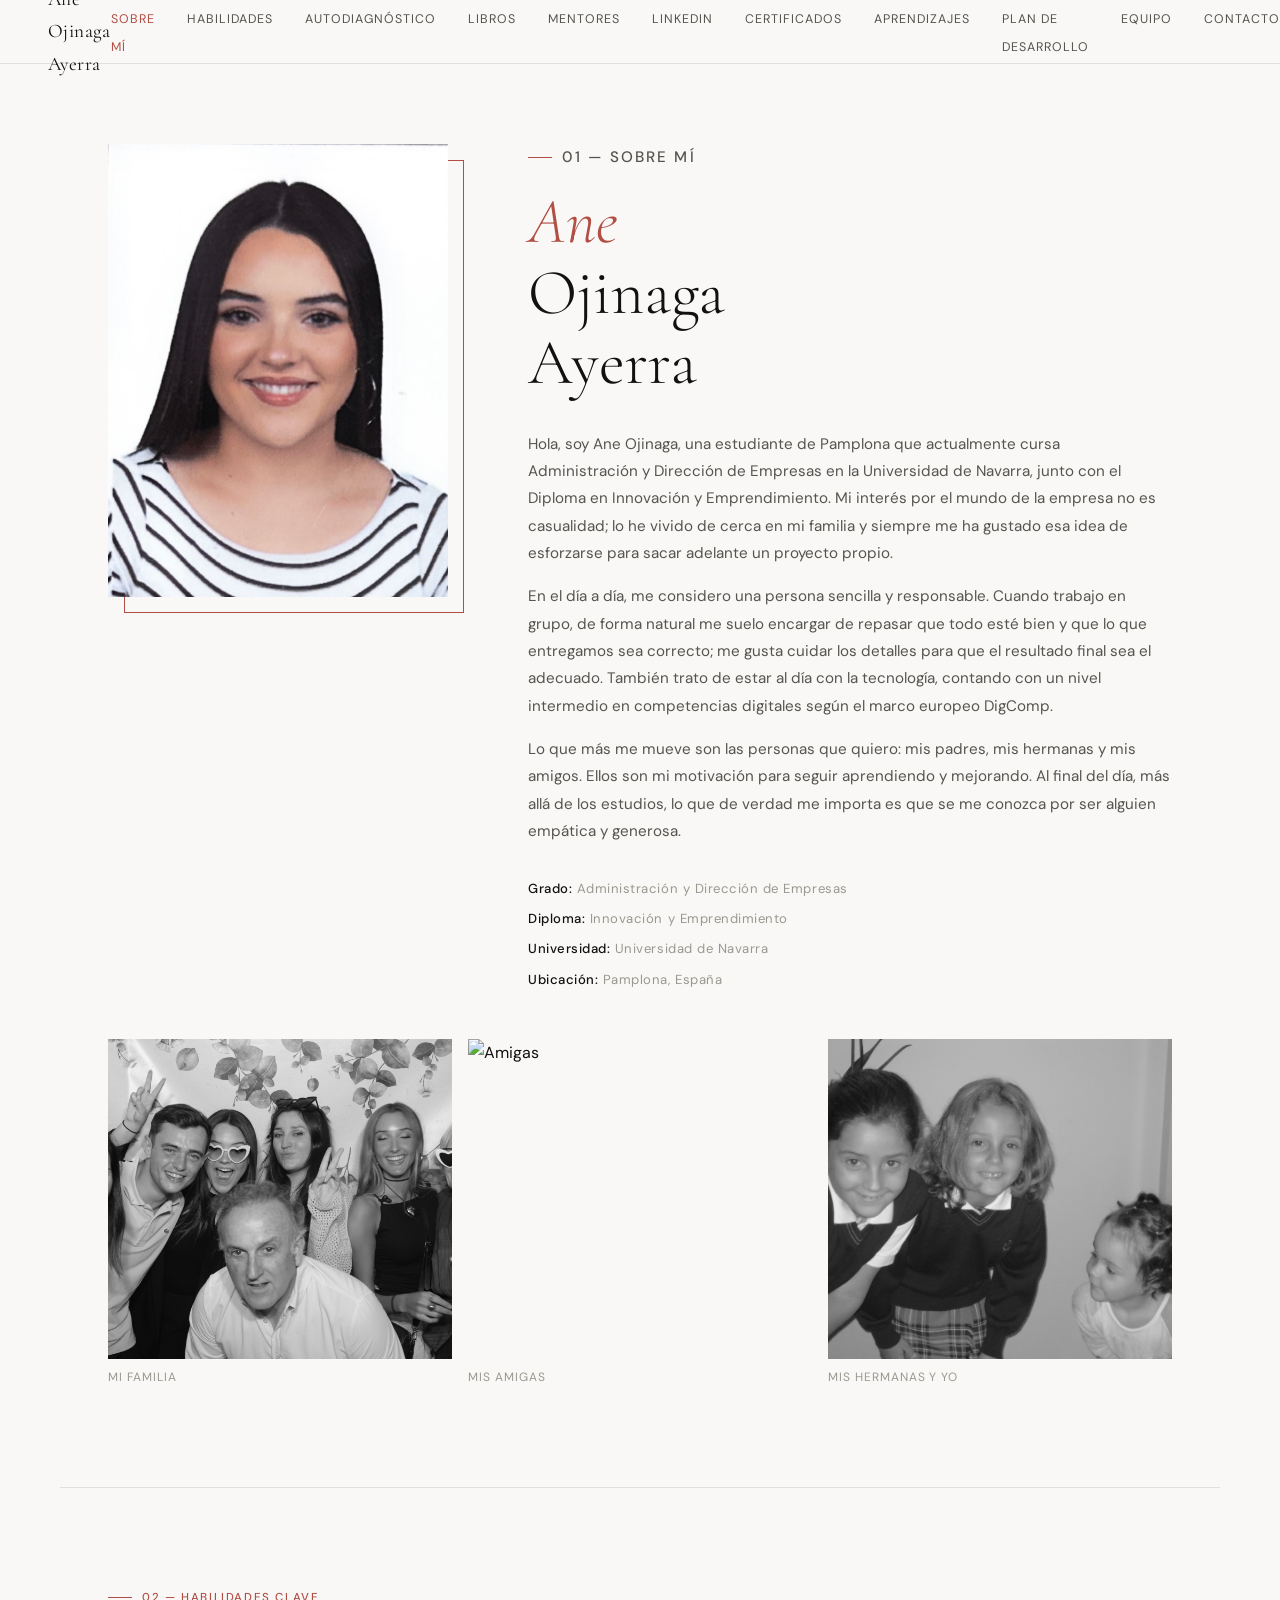
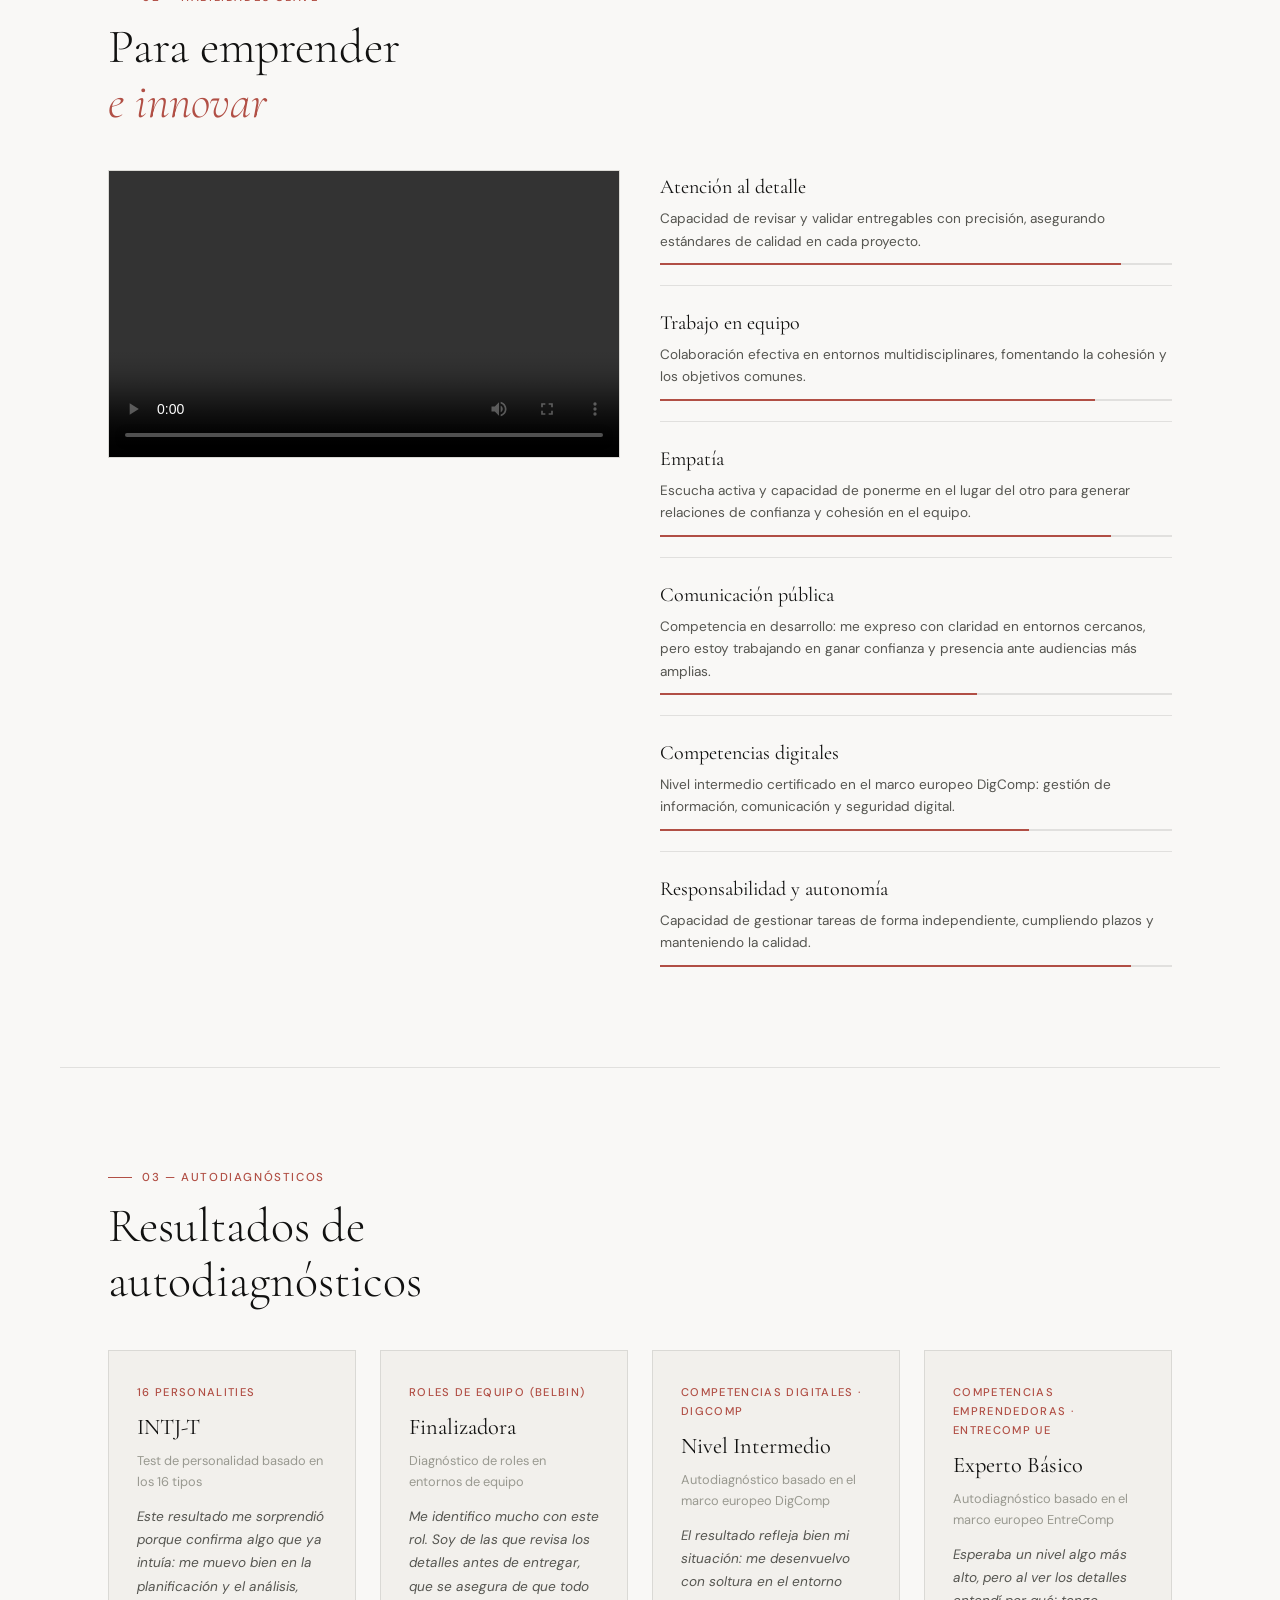
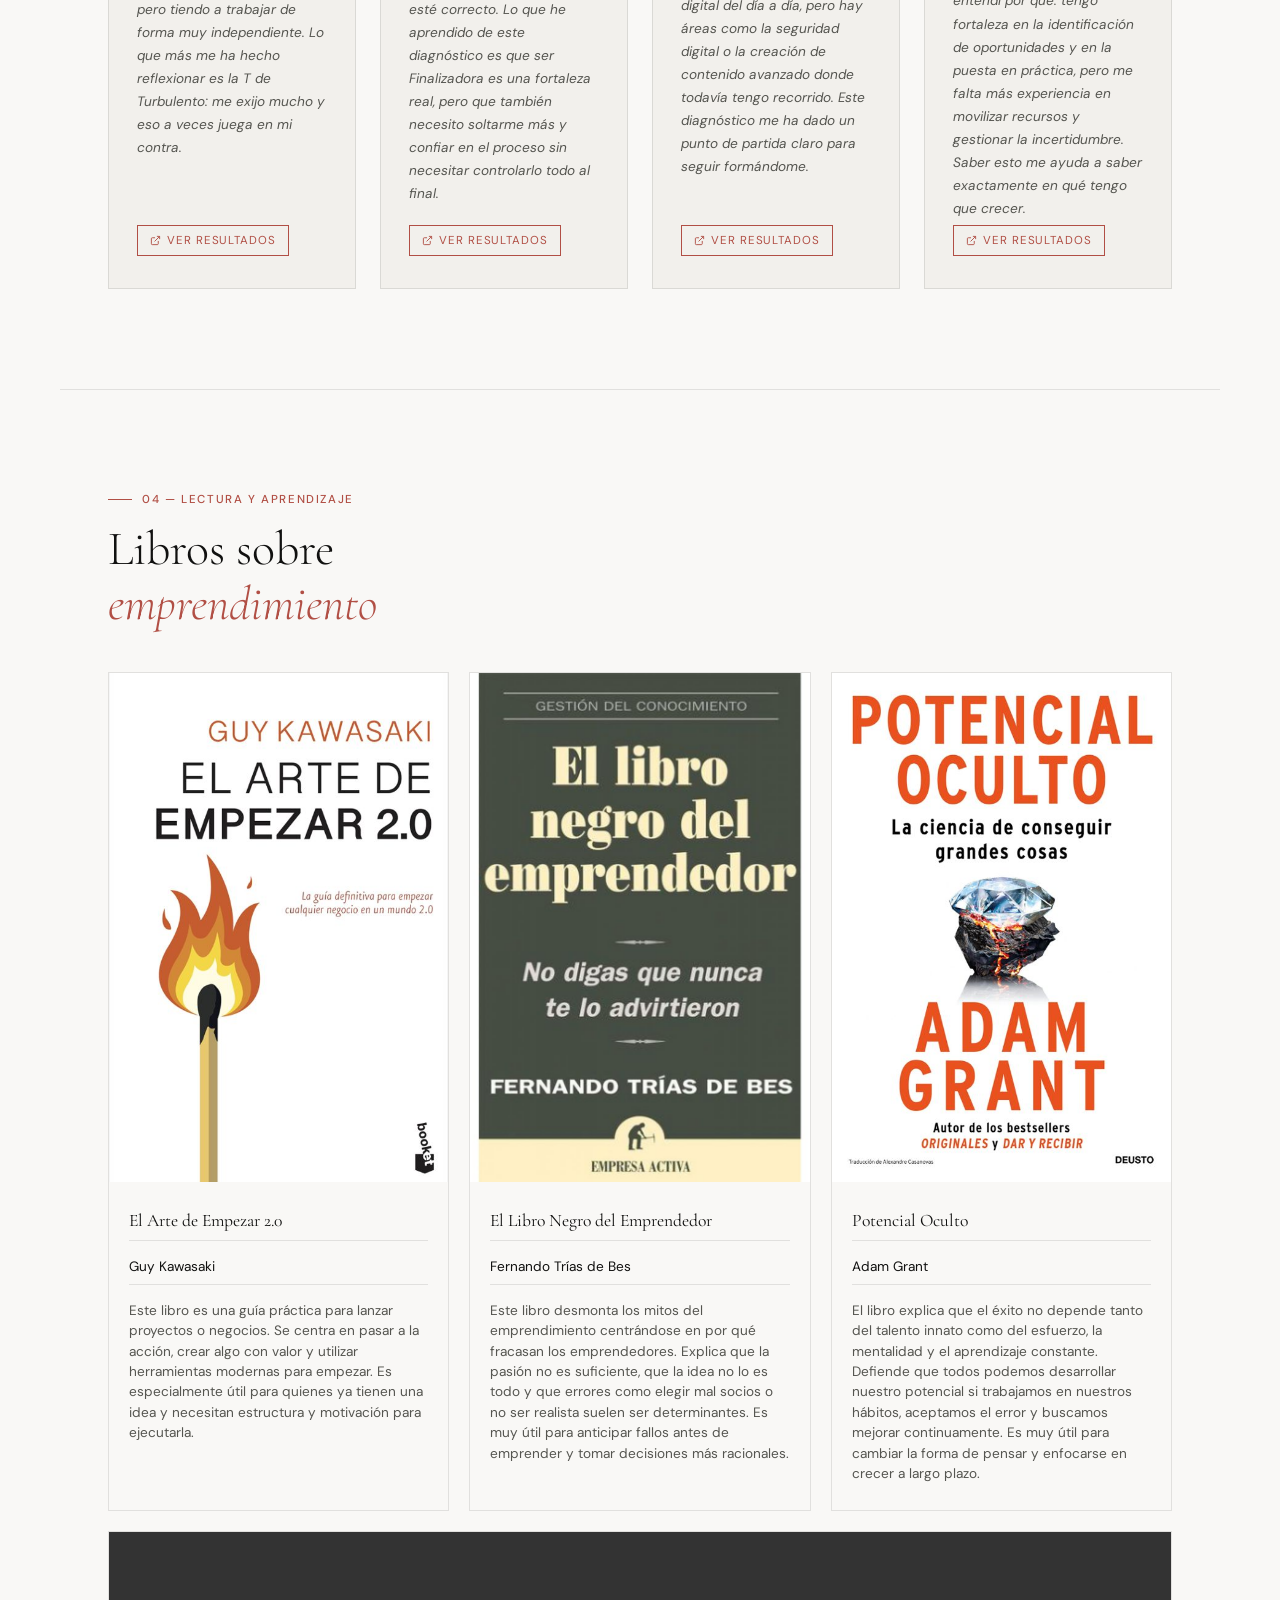
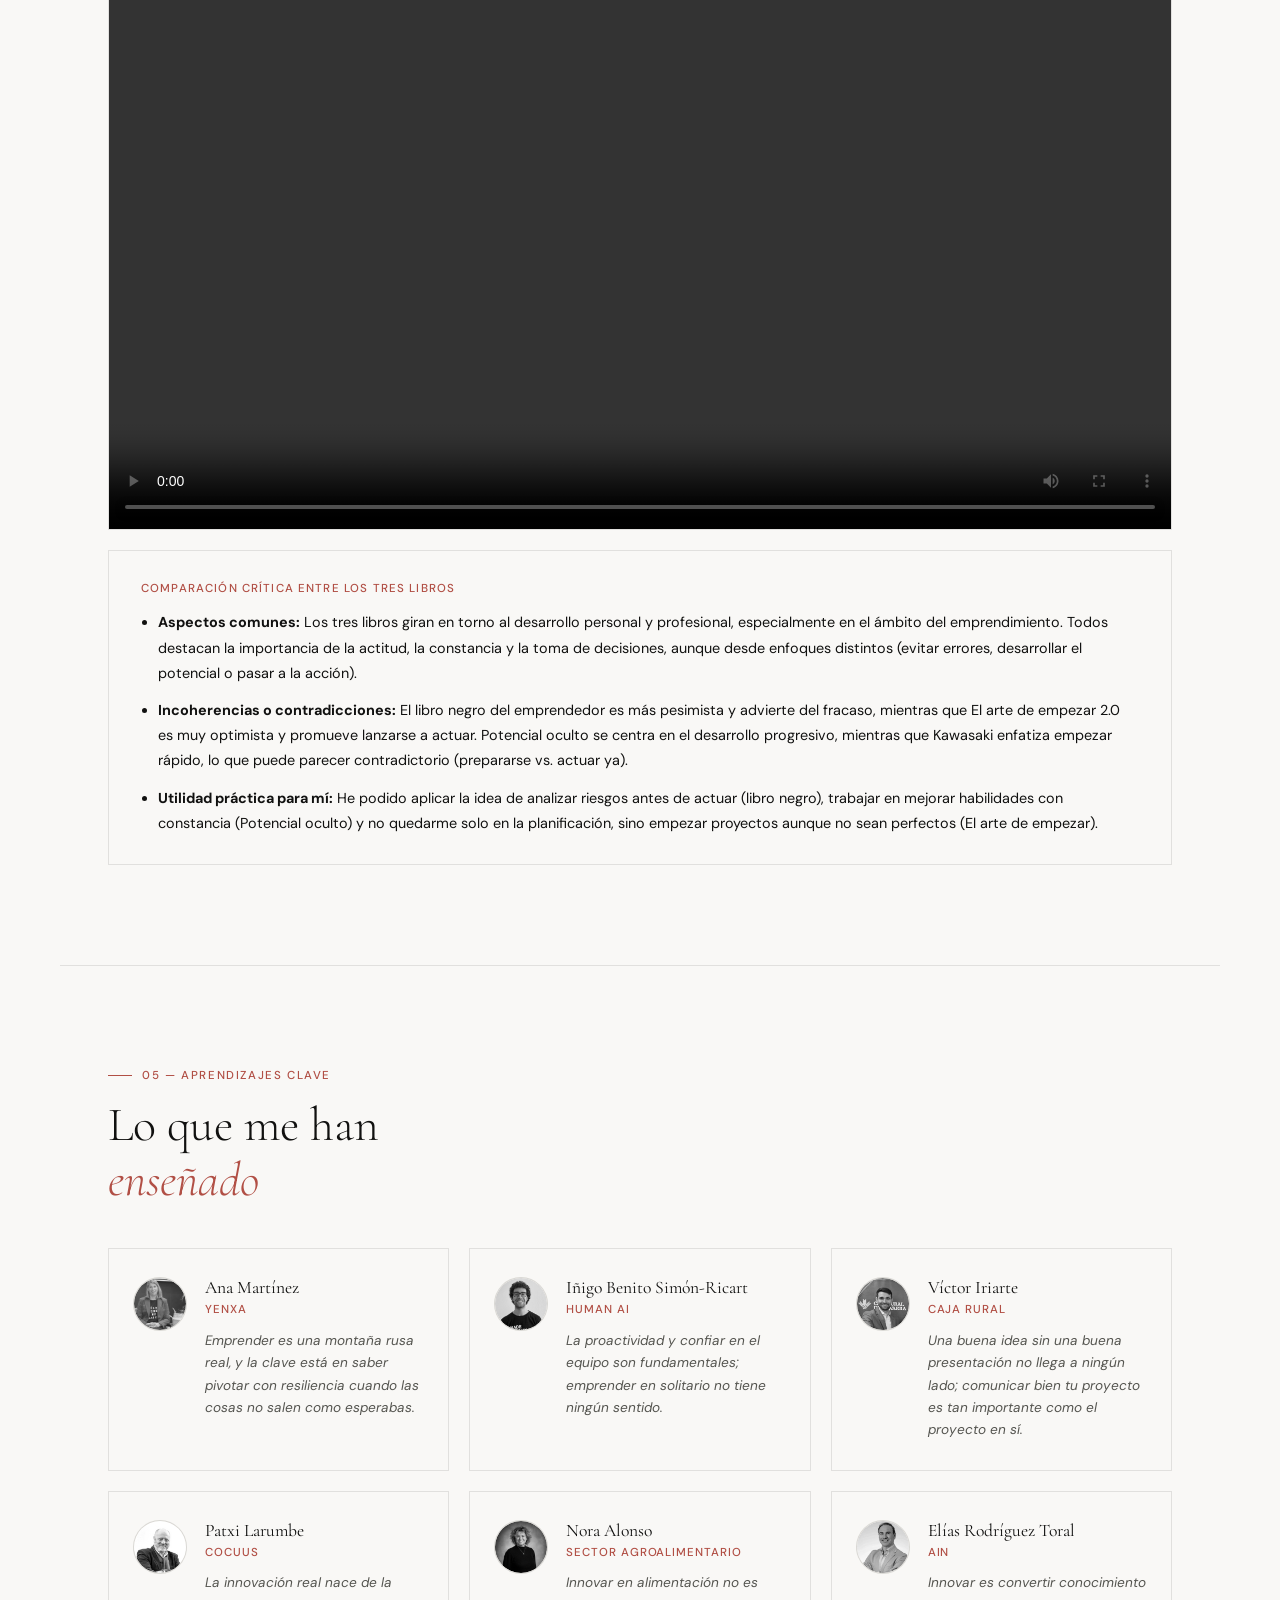
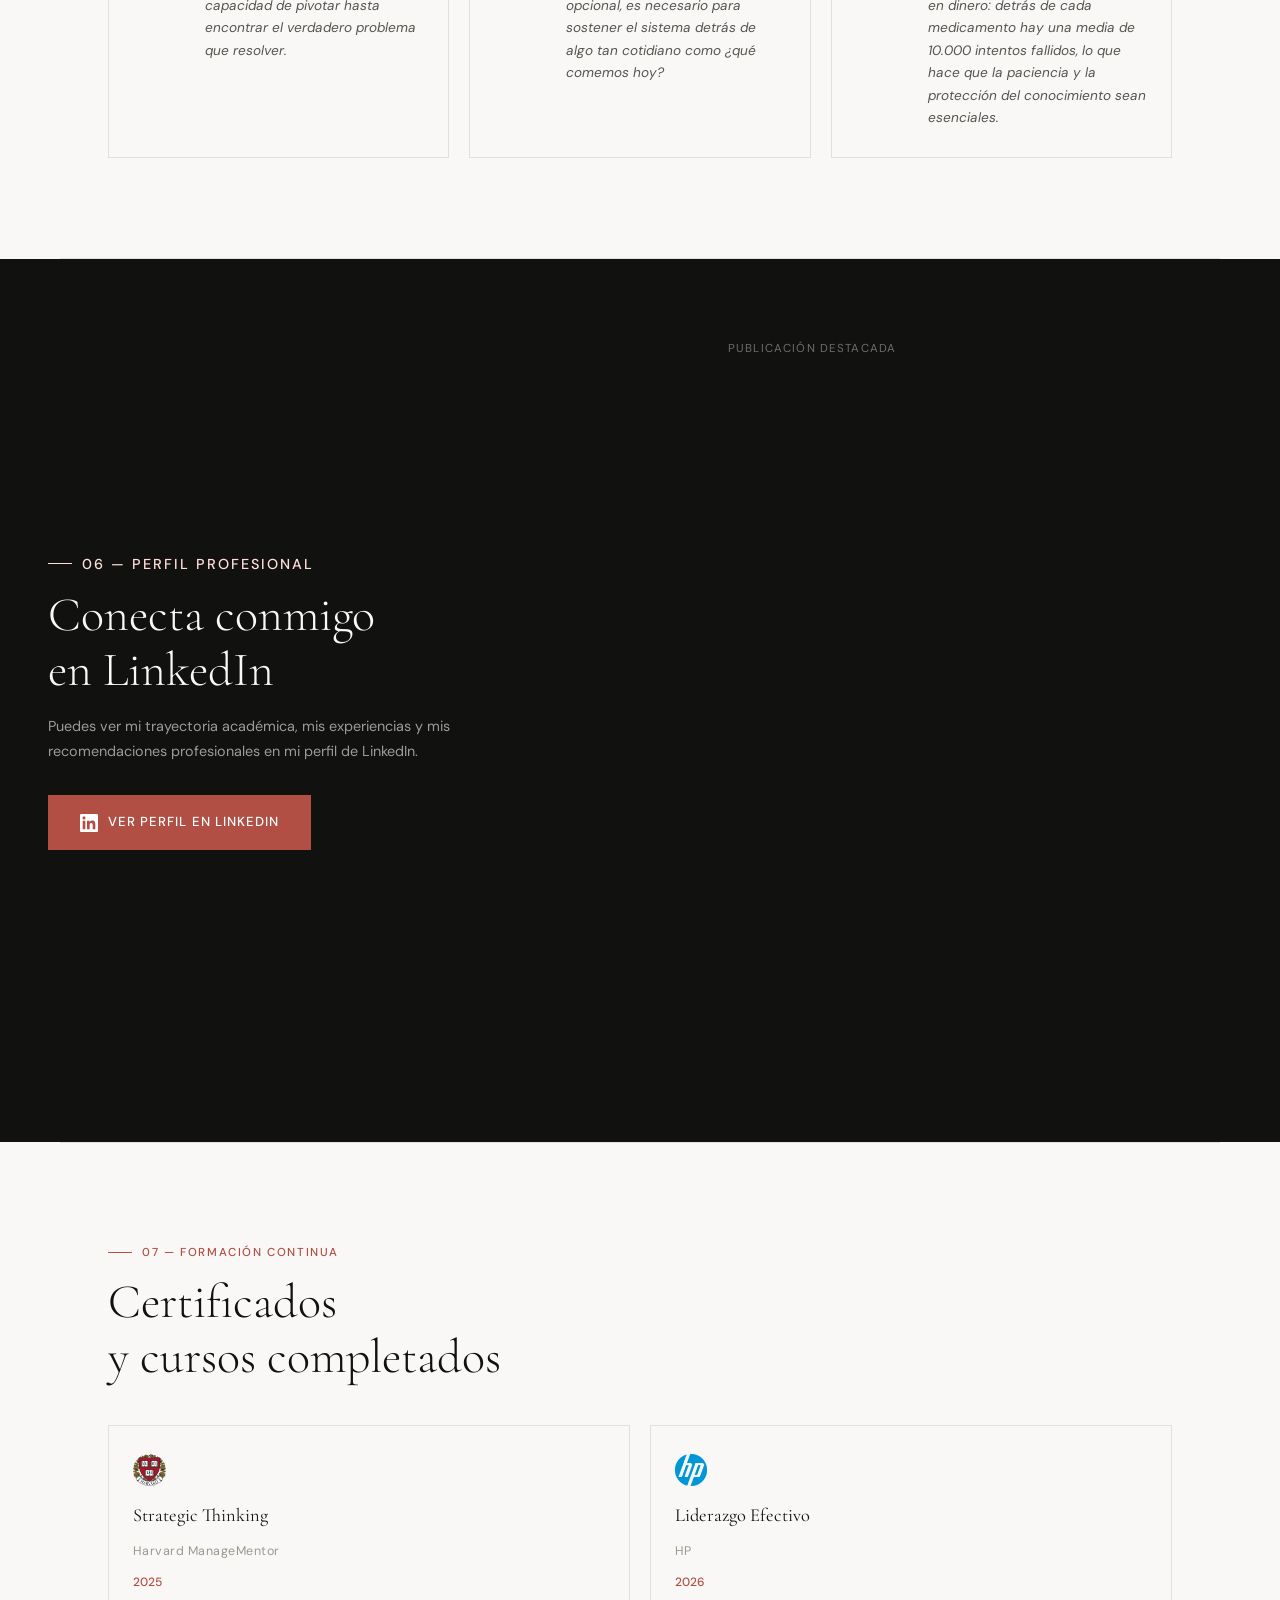
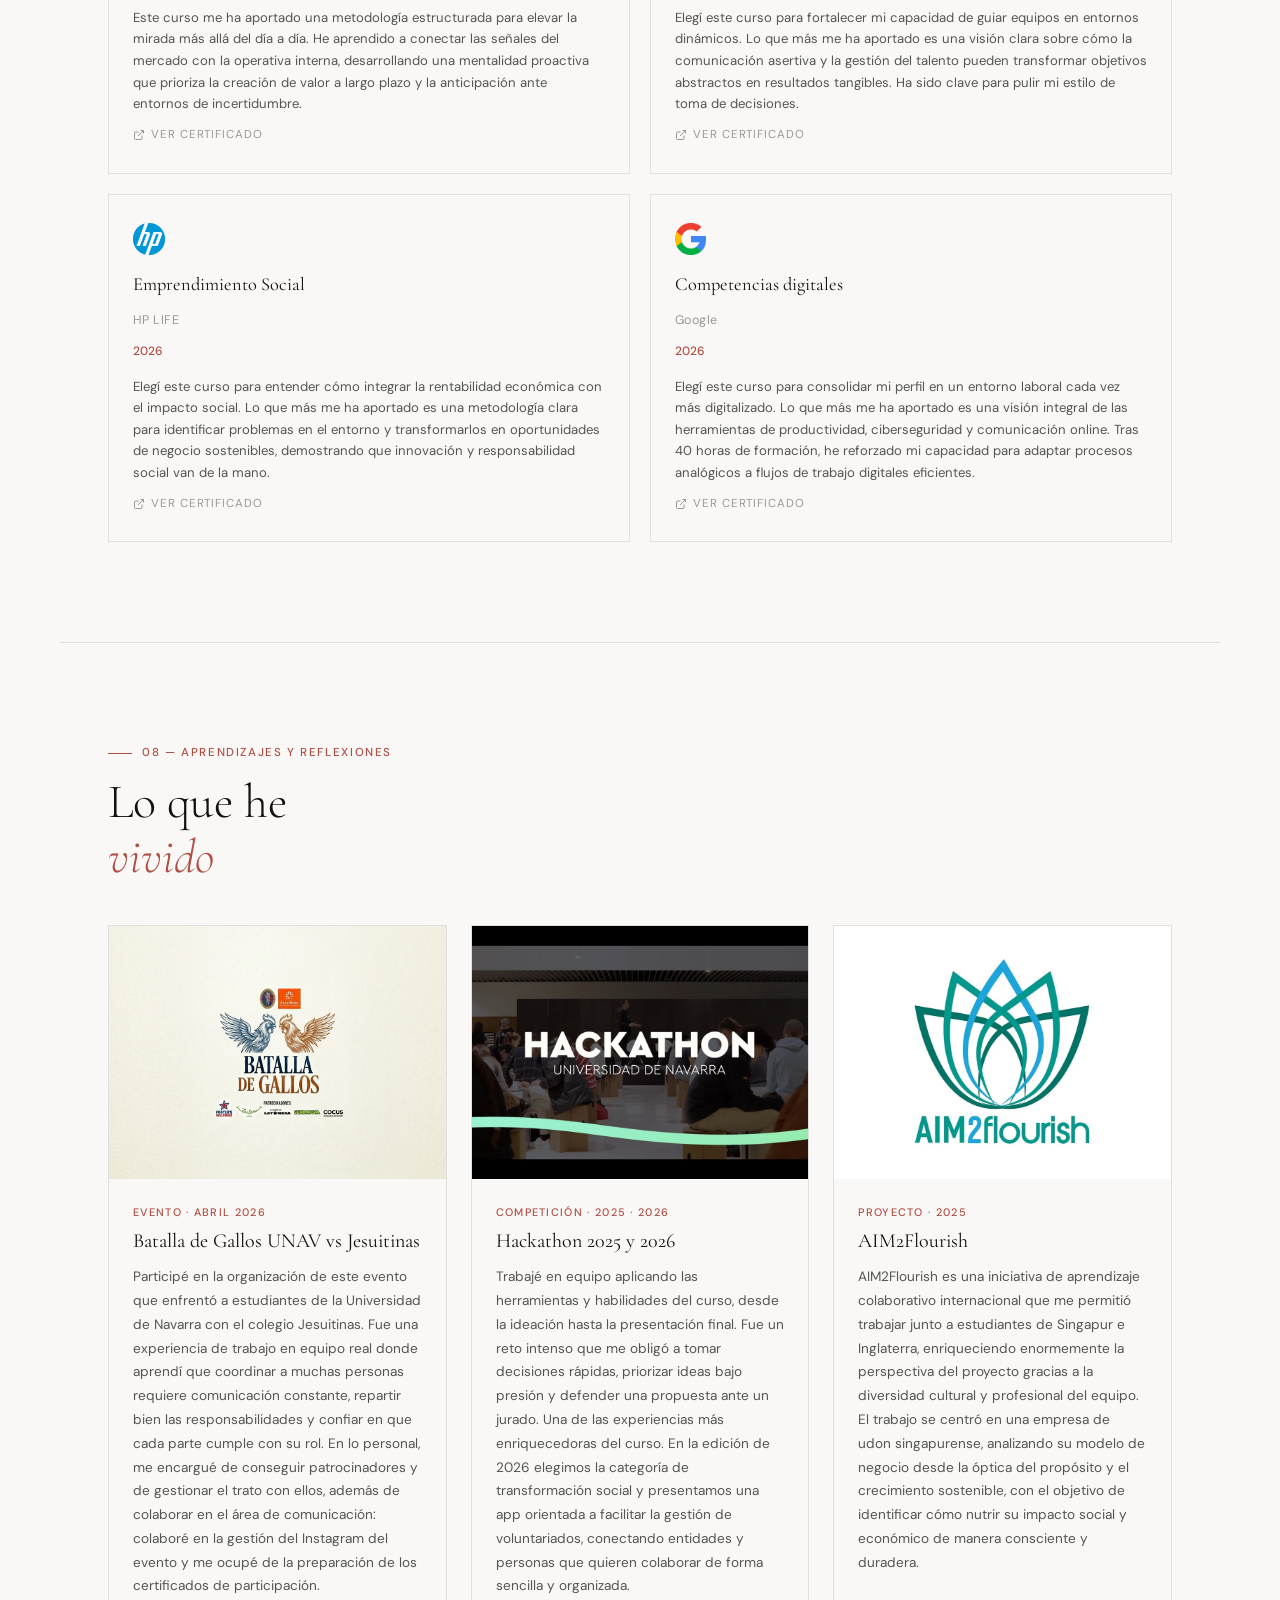
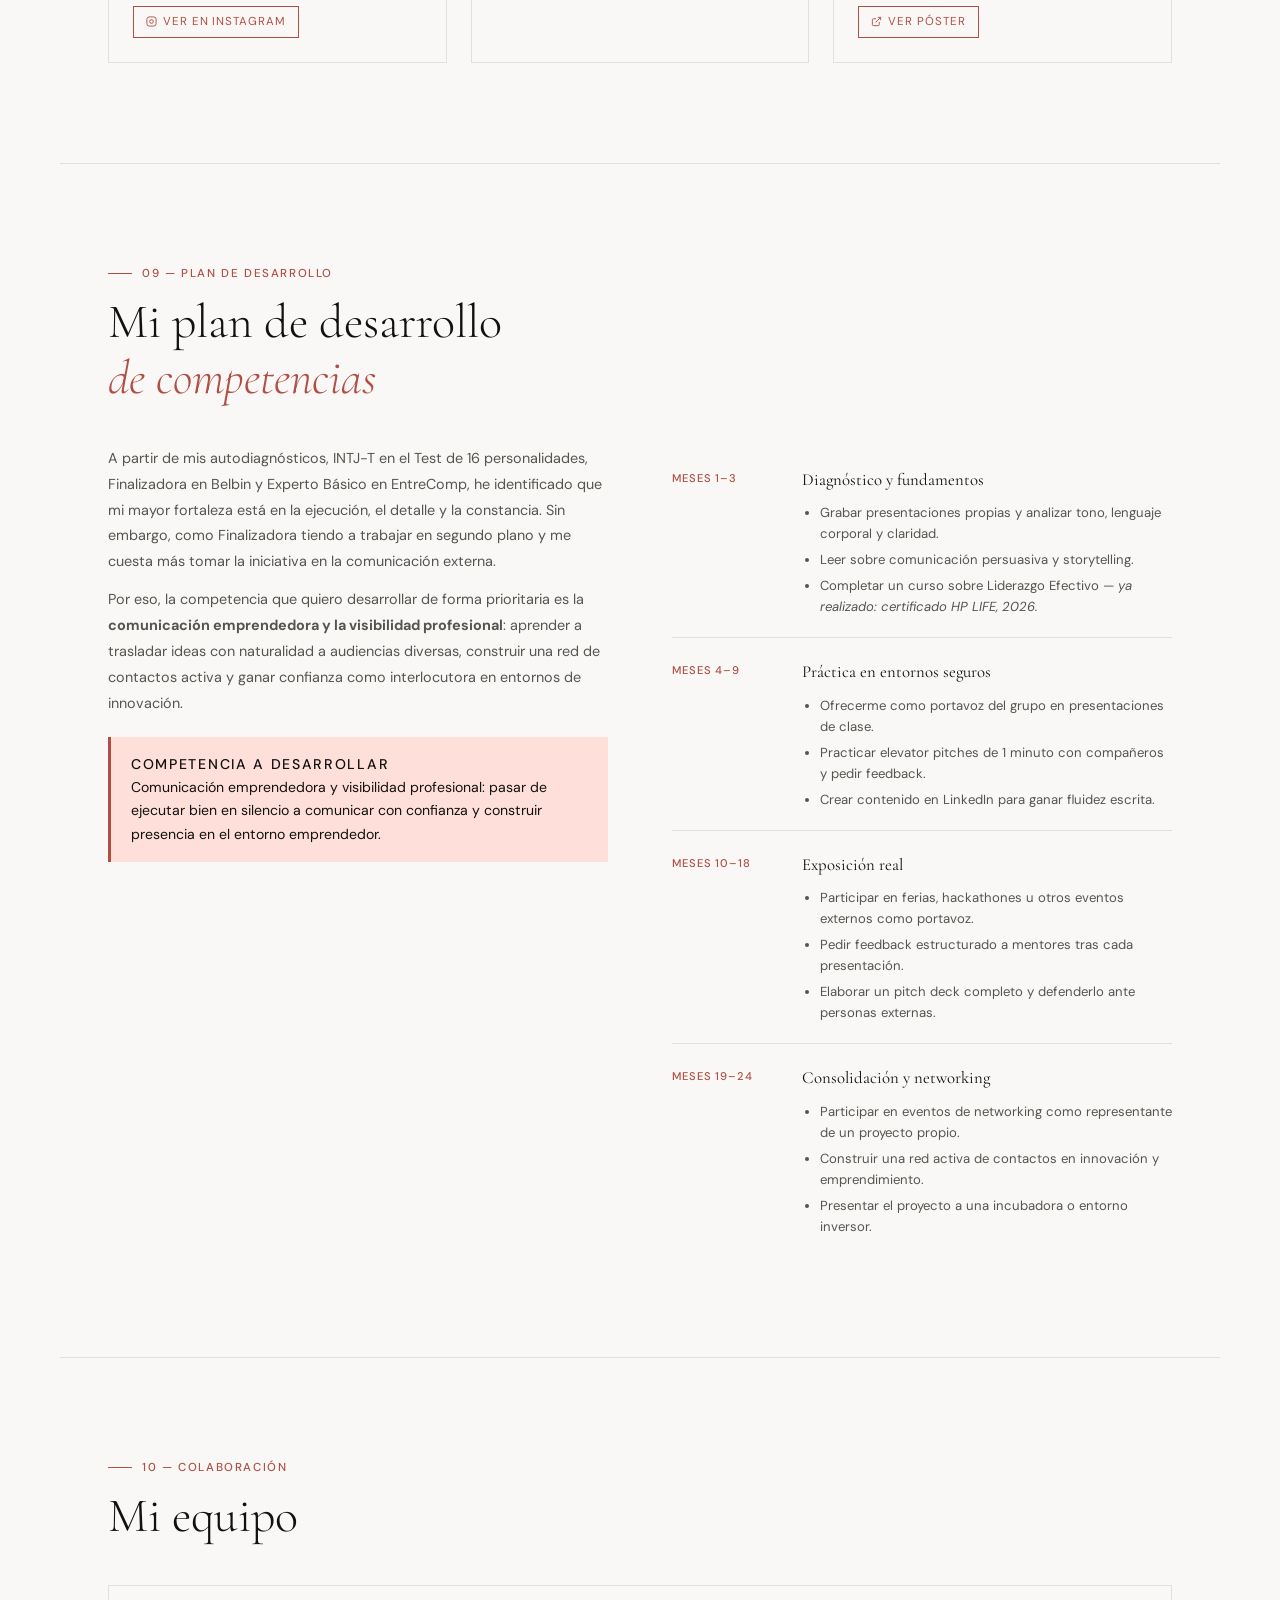
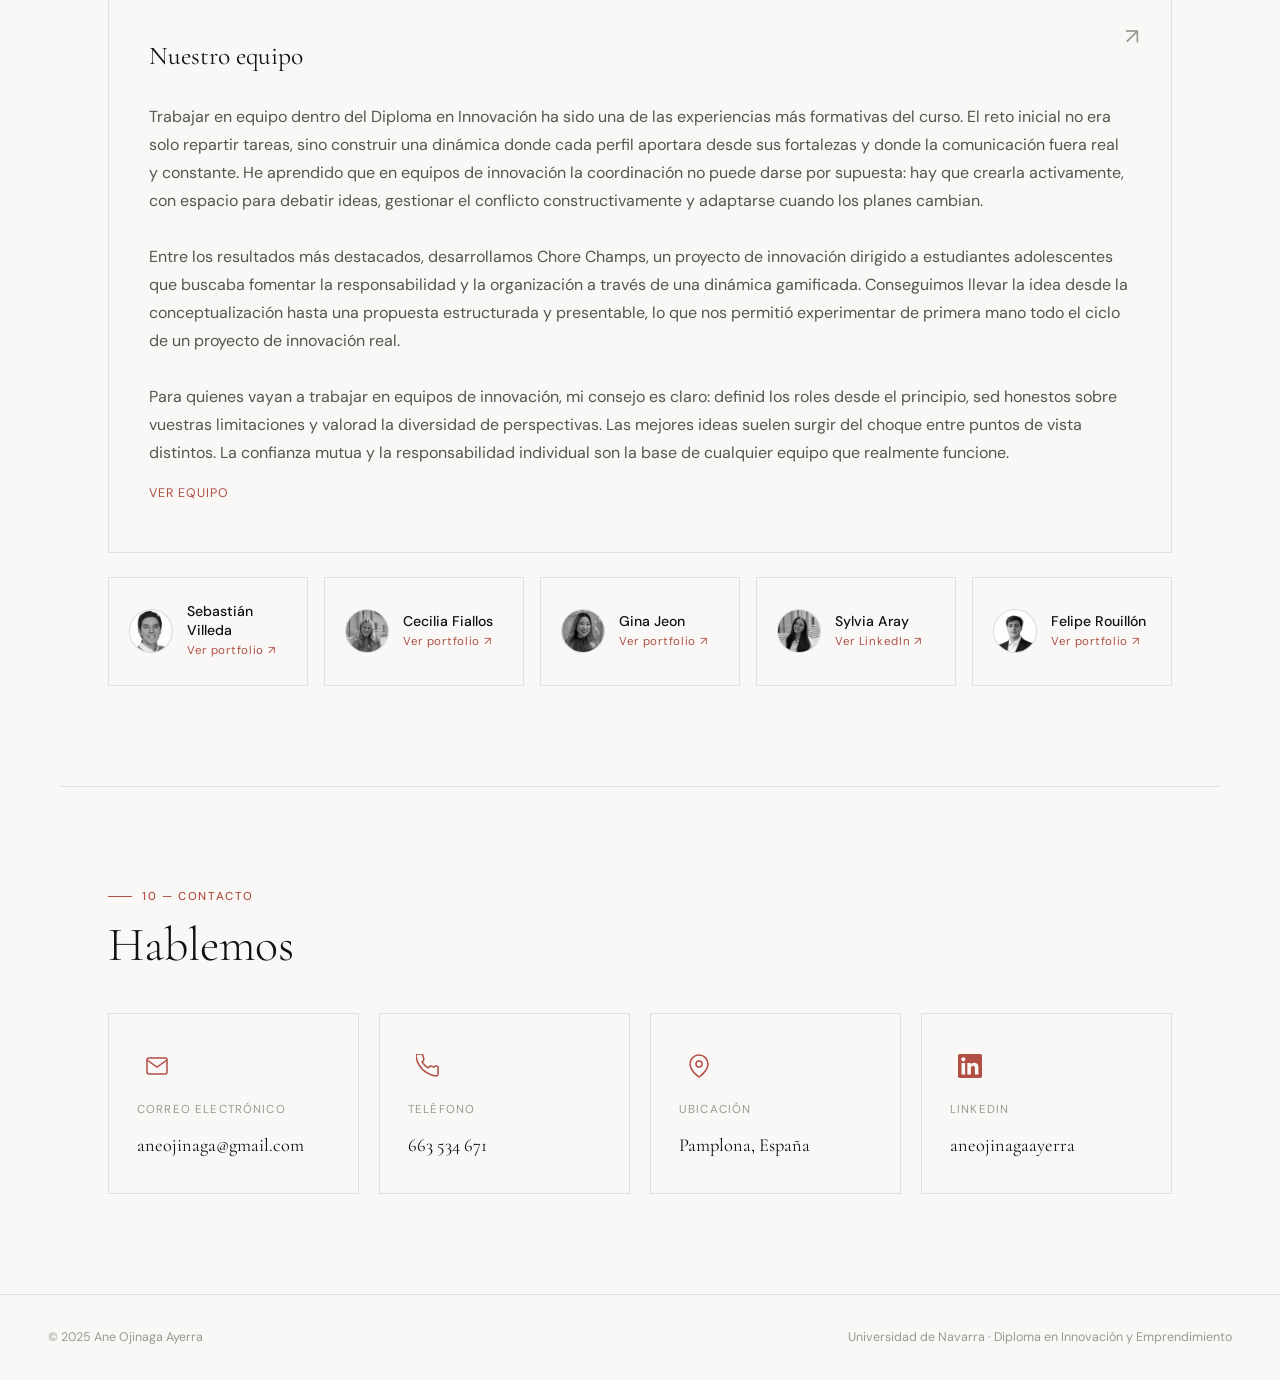
==== commit 61a785a7: "Bugs" ====
--- a/index.html
+++ b/index.html
@@ -926,9 +926,14 @@
           <div class="skill-bar-wrap"><div class="skill-bar" style="width:85%"></div></div>
         </div>
         <div class="skill-item">
-          <p class="skill-name">Empatía y comunicación</p>
-          <p class="skill-desc">Escucha activa y capacidad de poner en el lugar del otro para generar relaciones de confianza.</p>
+          <p class="skill-name">Empatía</p>
+          <p class="skill-desc">Escucha activa y capacidad de ponerme en el lugar del otro para generar relaciones de confianza y cohesión en el equipo.</p>
           <div class="skill-bar-wrap"><div class="skill-bar" style="width:88%"></div></div>
+        </div>
+        <div class="skill-item">
+          <p class="skill-name">Comunicación pública</p>
+          <p class="skill-desc">Competencia en desarrollo: me expreso con claridad en entornos cercanos, pero estoy trabajando en ganar confianza y presencia ante audiencias más amplias.</p>
+          <div class="skill-bar-wrap"><div class="skill-bar" style="width:62%"></div></div>
         </div>
         <div class="skill-item">
           <p class="skill-name">Competencias digitales</p>
@@ -997,8 +1002,6 @@
       </div>
 
     </div>
-  </section>
-</p>
   </section>
 
   <div class="section-divider"></div>
@@ -1140,7 +1143,7 @@
   <section id="linkedin-sec" style="padding:0;max-width:100%;">
     <div class="inner" style="max-width:100%;padding:80px 48px;">
       <div>
-        <p class="section-label" style="color:var(--accent-light);--accent:var(--accent-light);">05 &mdash; Perfil profesional</p>
+        <p class="section-label" style="color:var(--accent-light);--accent:var(--accent-light);">06 &mdash; Perfil profesional</p>
         <h2 style="font-family:var(--font-display);font-size:clamp(2rem,4vw,3rem);font-weight:300;color:#F9F8F6;margin-bottom:16px;">Conecta conmigo<br>en LinkedIn</h2>
         <p style="color:rgba(249,248,246,0.6);font-size:0.9rem;max-width:460px;margin-bottom:32px;">Puedes ver mi trayectoria académica, mis experiencias y mis recomendaciones profesionales en mi perfil de LinkedIn.</p>
         <a class="linkedin-btn" href="https://www.linkedin.com/in/aneojinagaayerra/" target="_blank" rel="noopener">
@@ -1161,7 +1164,7 @@
 
   <!-- 06 CERTIFICADOS -->
   <section id="certs">
-    <p class="section-label fade-in">06 &mdash; Formación continua</p>
+    <p class="section-label fade-in">07 &mdash; Formación continua</p>
     <h2 class="fade-in">Certificados<br>y cursos completados</h2>
     <div class="cert-grid fade-in">
 
@@ -1226,15 +1229,13 @@
       </a>
 
     </div>
-    <p style="margin-top:20px;font-size:0.82rem;color:var(--ink-soft);">
-</p>
   </section>
 
   <div class="section-divider"></div>
 
   <!-- 07 APRENDIZAJES Y REFLEXIONES -->
   <section id="aprendizajes">
-    <p class="section-label fade-in">07 &mdash; Aprendizajes y reflexiones</p>
+    <p class="section-label fade-in">08 &mdash; Aprendizajes y reflexiones</p>
     <h2 class="fade-in">Lo que he<br><em style="font-style:italic;color:var(--accent)">vivido</em></h2>
     <div class="aprendizajes-grid fade-in">
 
@@ -1283,7 +1284,7 @@
 
   <!-- 08 PLAN DE DESARROLLO -->
   <section id="plan">
-    <p class="section-label fade-in">08 &mdash; Plan de desarrollo</p>
+    <p class="section-label fade-in">09 &mdash; Plan de desarrollo</p>
     <h2 class="fade-in">Mi plan de desarrollo<br><em style="font-style:italic;color:var(--accent)">de competencias</em></h2>
     <div class="plan-grid fade-in">
 
@@ -1304,7 +1305,7 @@
             <ul>
               <li>Grabar presentaciones propias y analizar tono, lenguaje corporal y claridad.</li>
               <li>Leer sobre comunicación persuasiva y storytelling.</li>
-              <li>Tomar un curso introductorio online sobre Liderazgo Efectivo.</li>
+              <li>Completar un curso sobre Liderazgo Efectivo — <em>ya realizado: certificado HP LIFE, 2026.</em></li>
             </ul>
           </div>
         </div>
@@ -1350,7 +1351,7 @@
 
   <!-- 09 EQUIPO -->
   <section id="equipo">
-    <p class="section-label fade-in">09 &mdash; Colaboración</p>
+    <p class="section-label fade-in">10 &mdash; Colaboración</p>
     <h2 class="fade-in">Mi equipo</h2>
     <div class="team-cta fade-in">
       <a class="team-card" href="https://site-de-equipo-1.base44.app/" target="_blank" style="width:100%;">
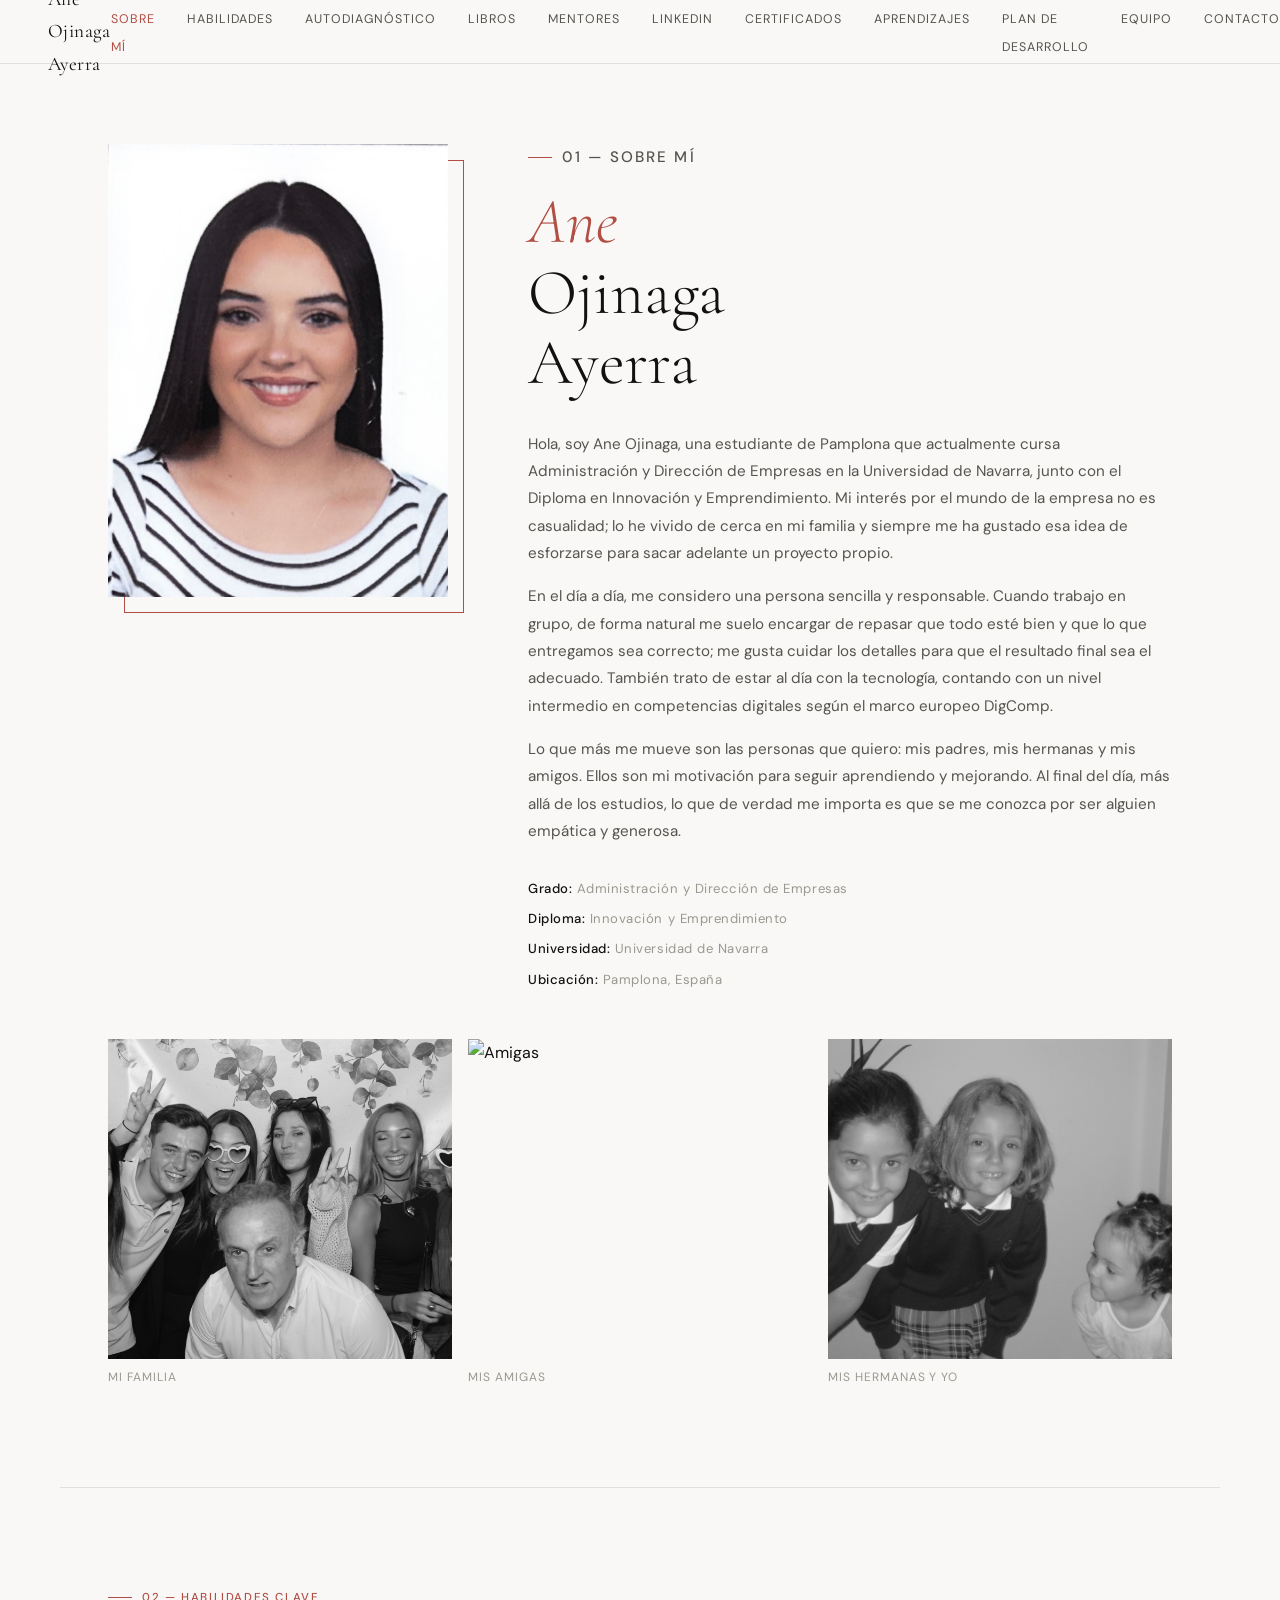
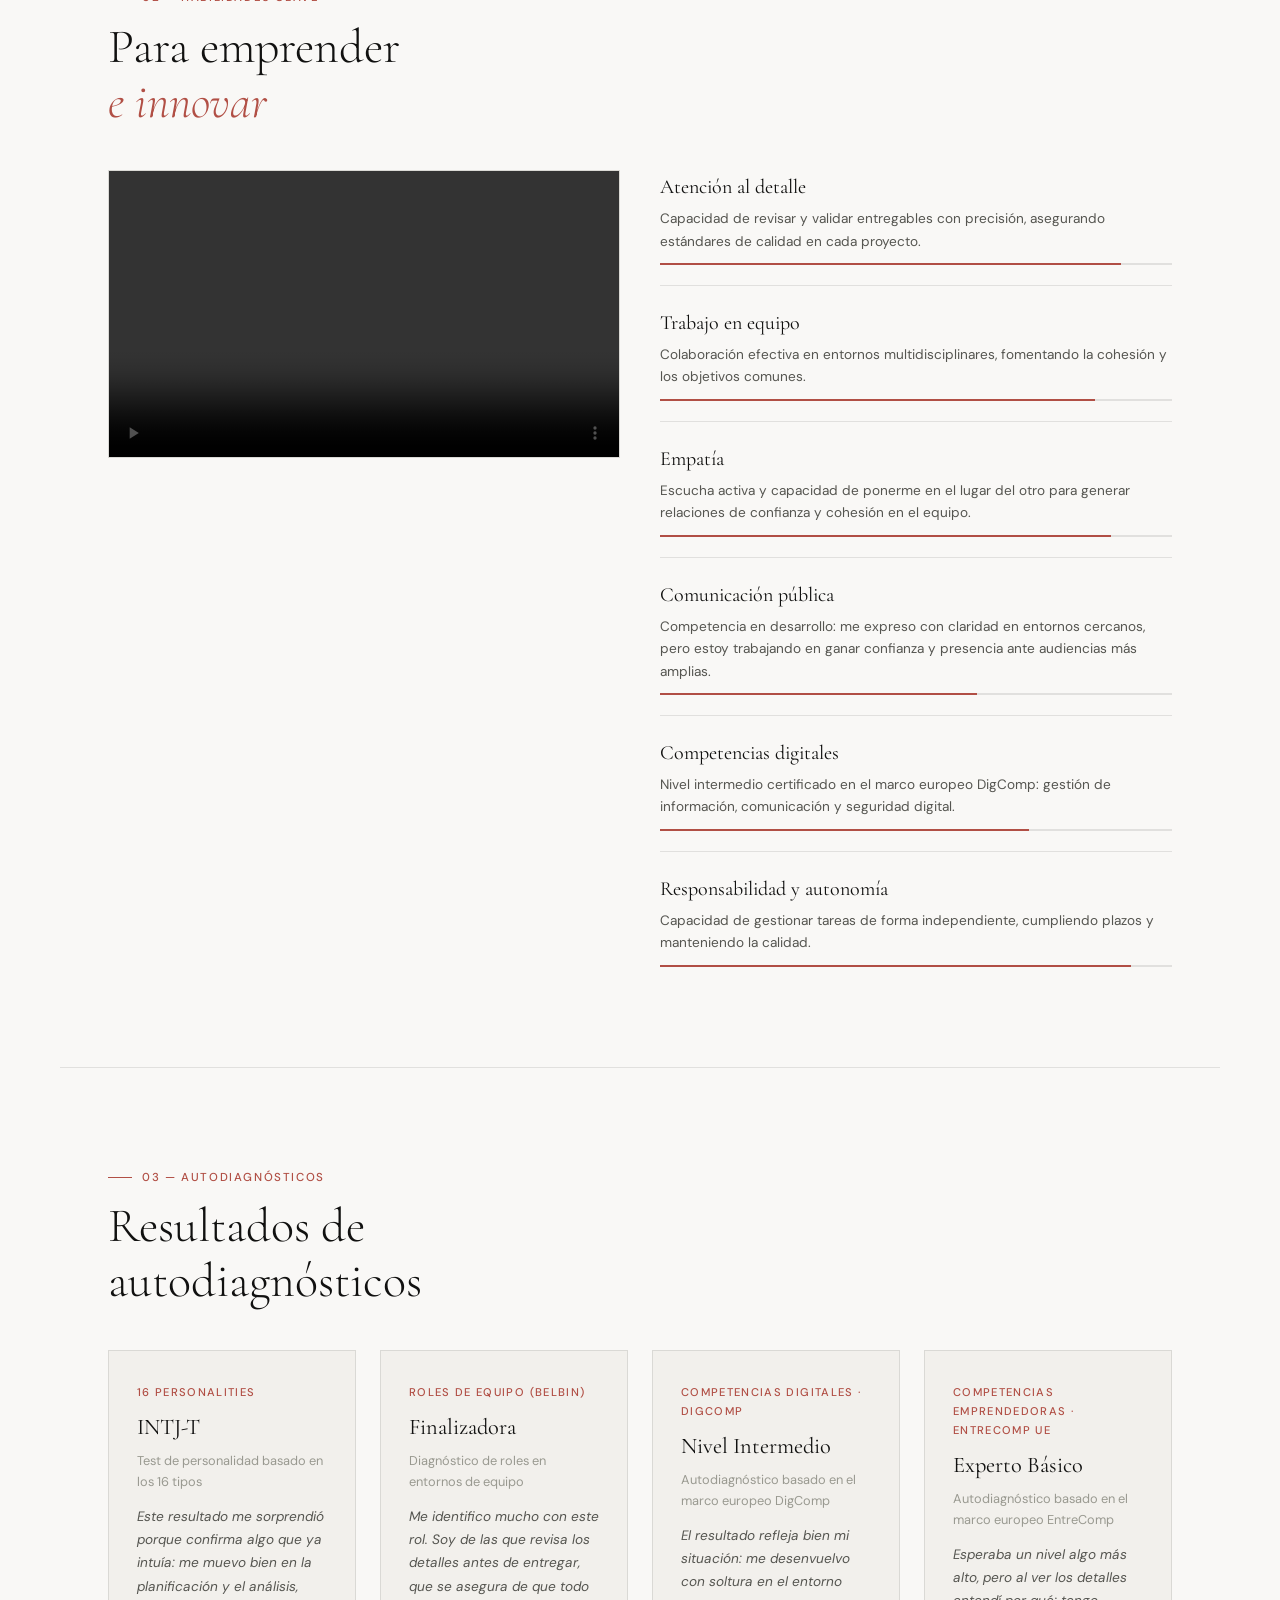
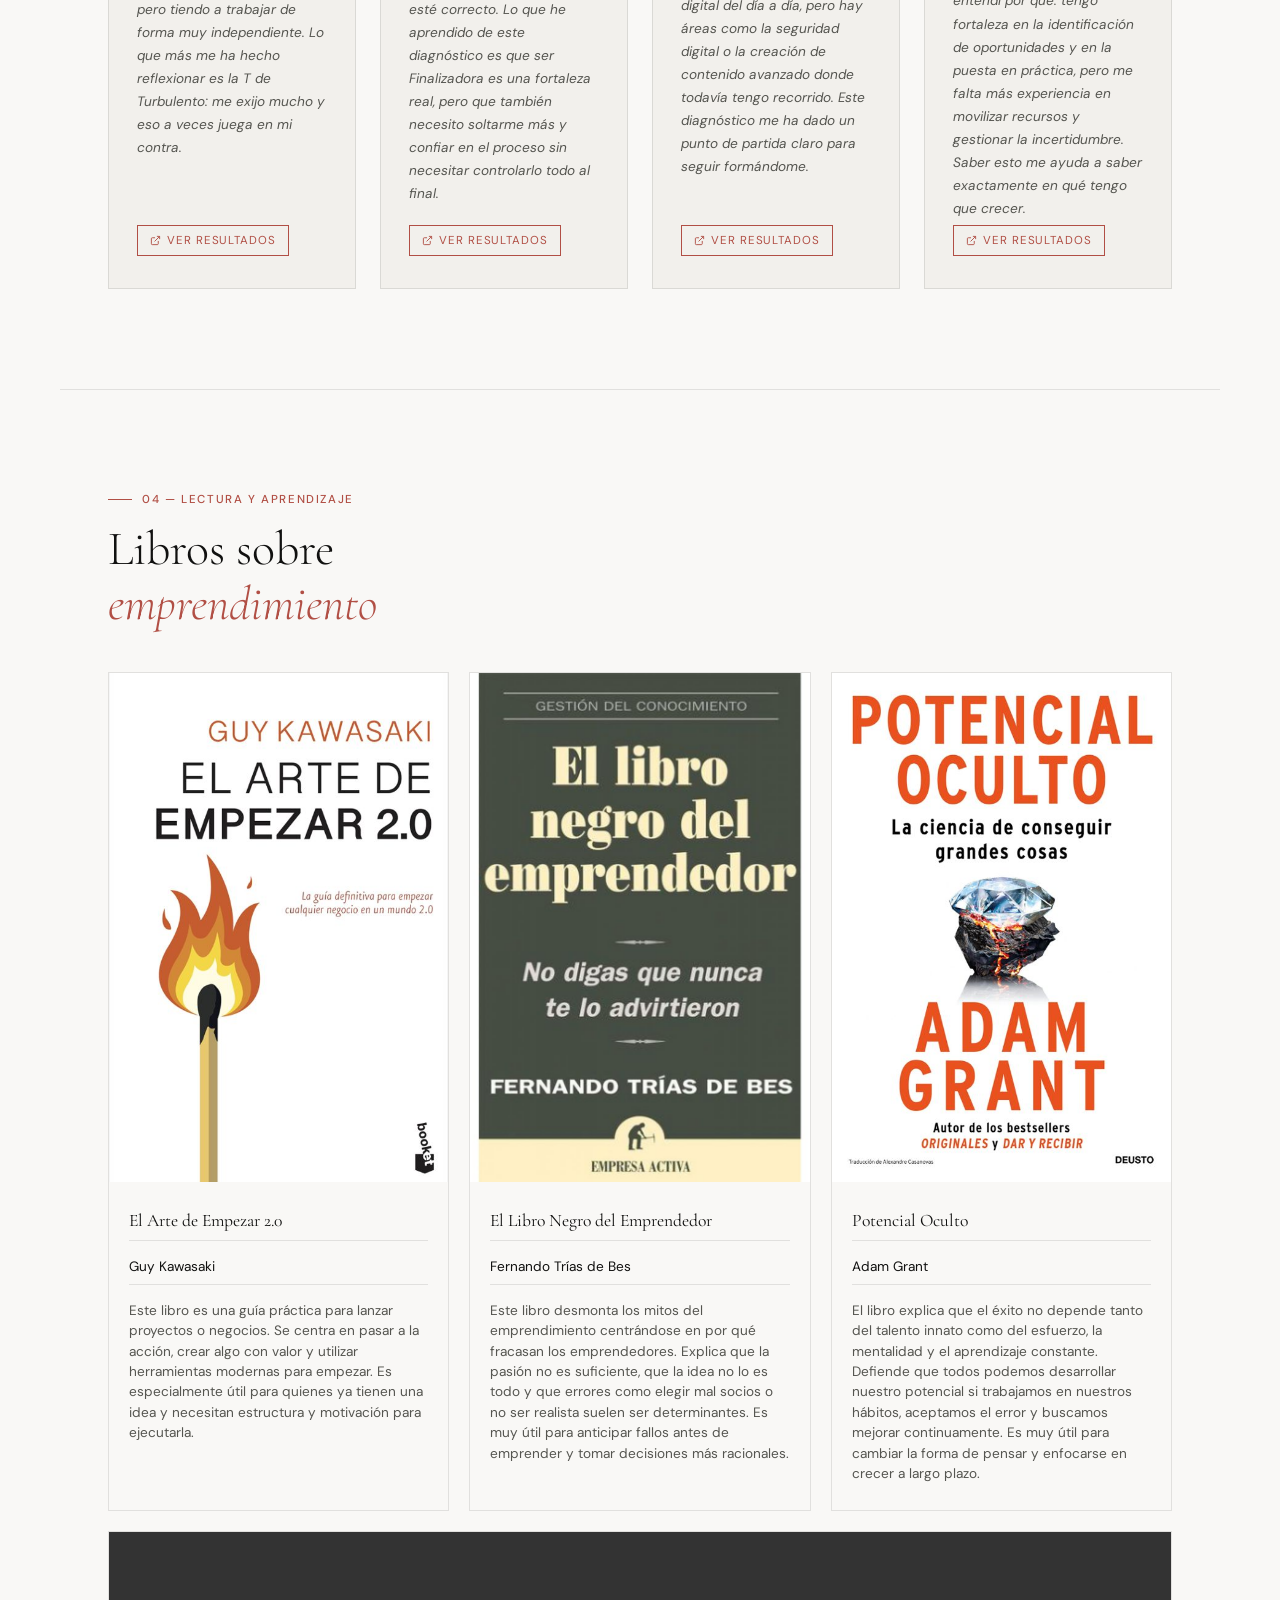
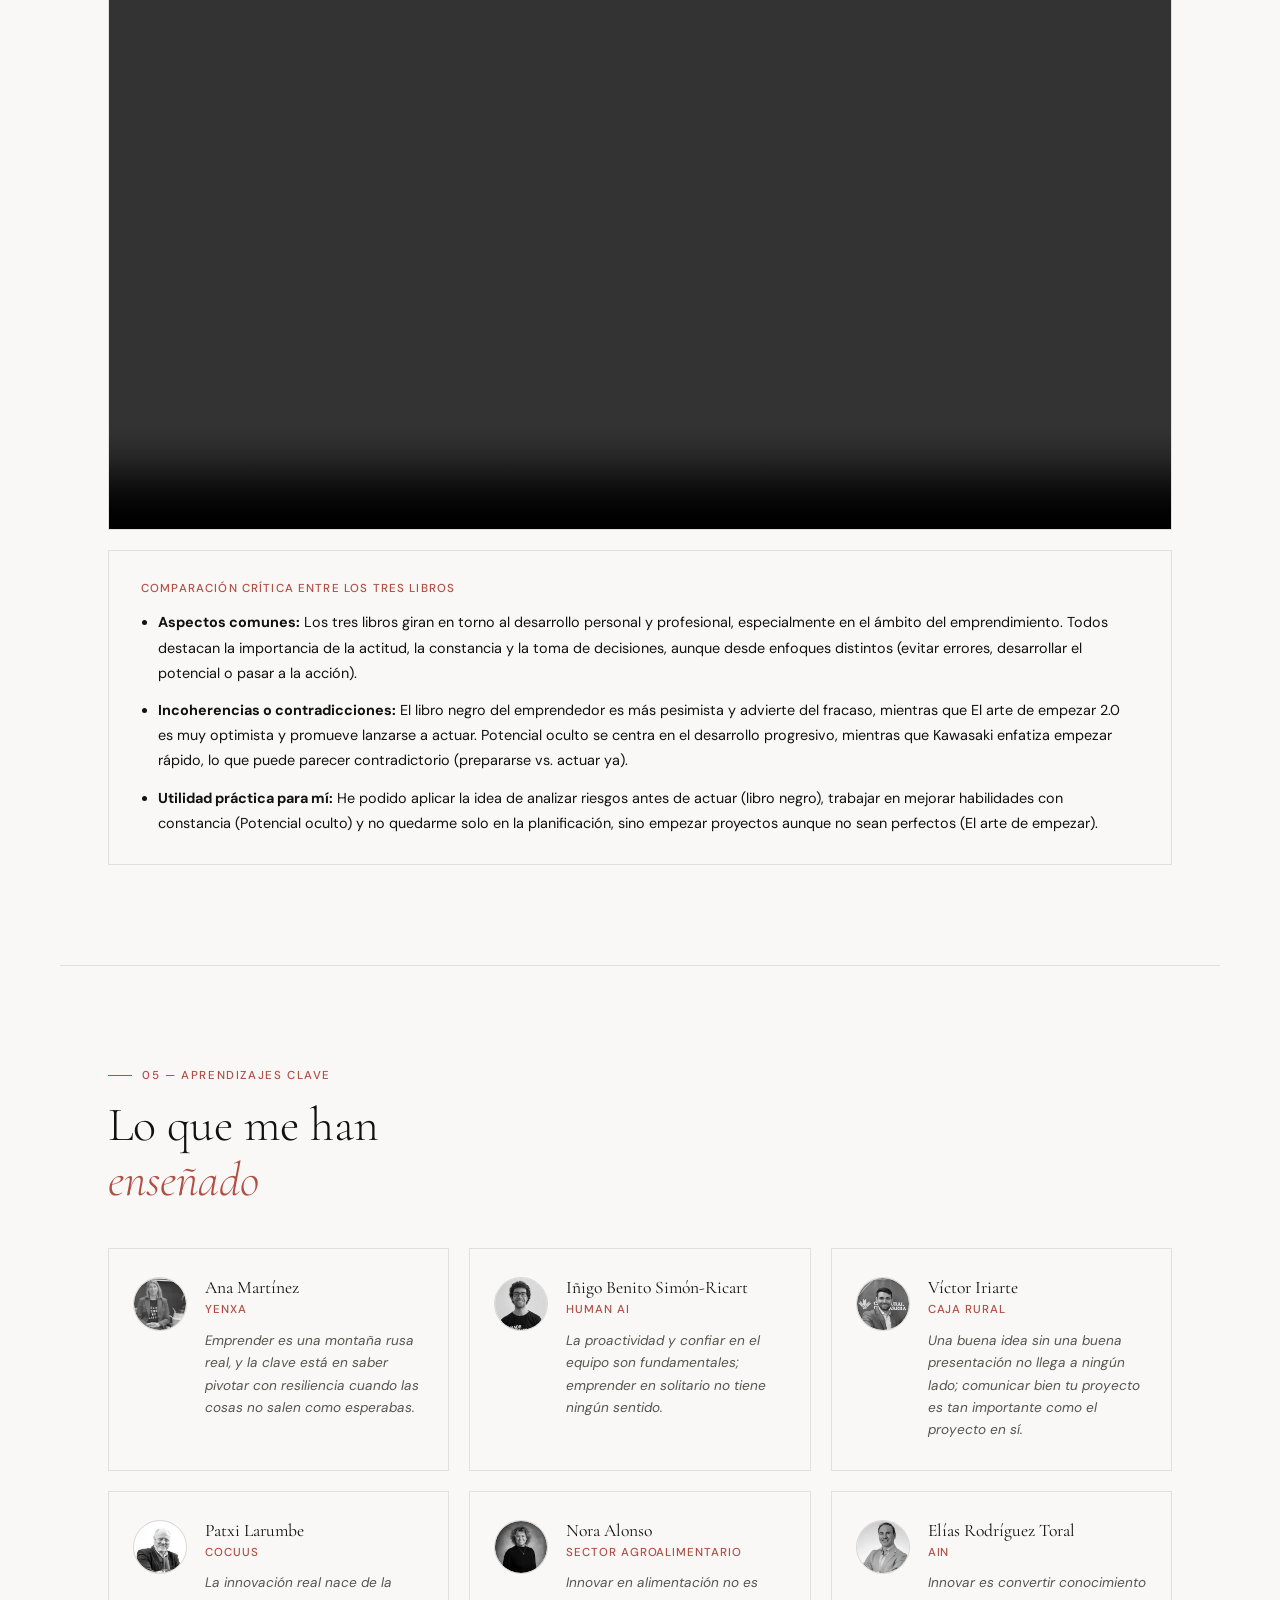
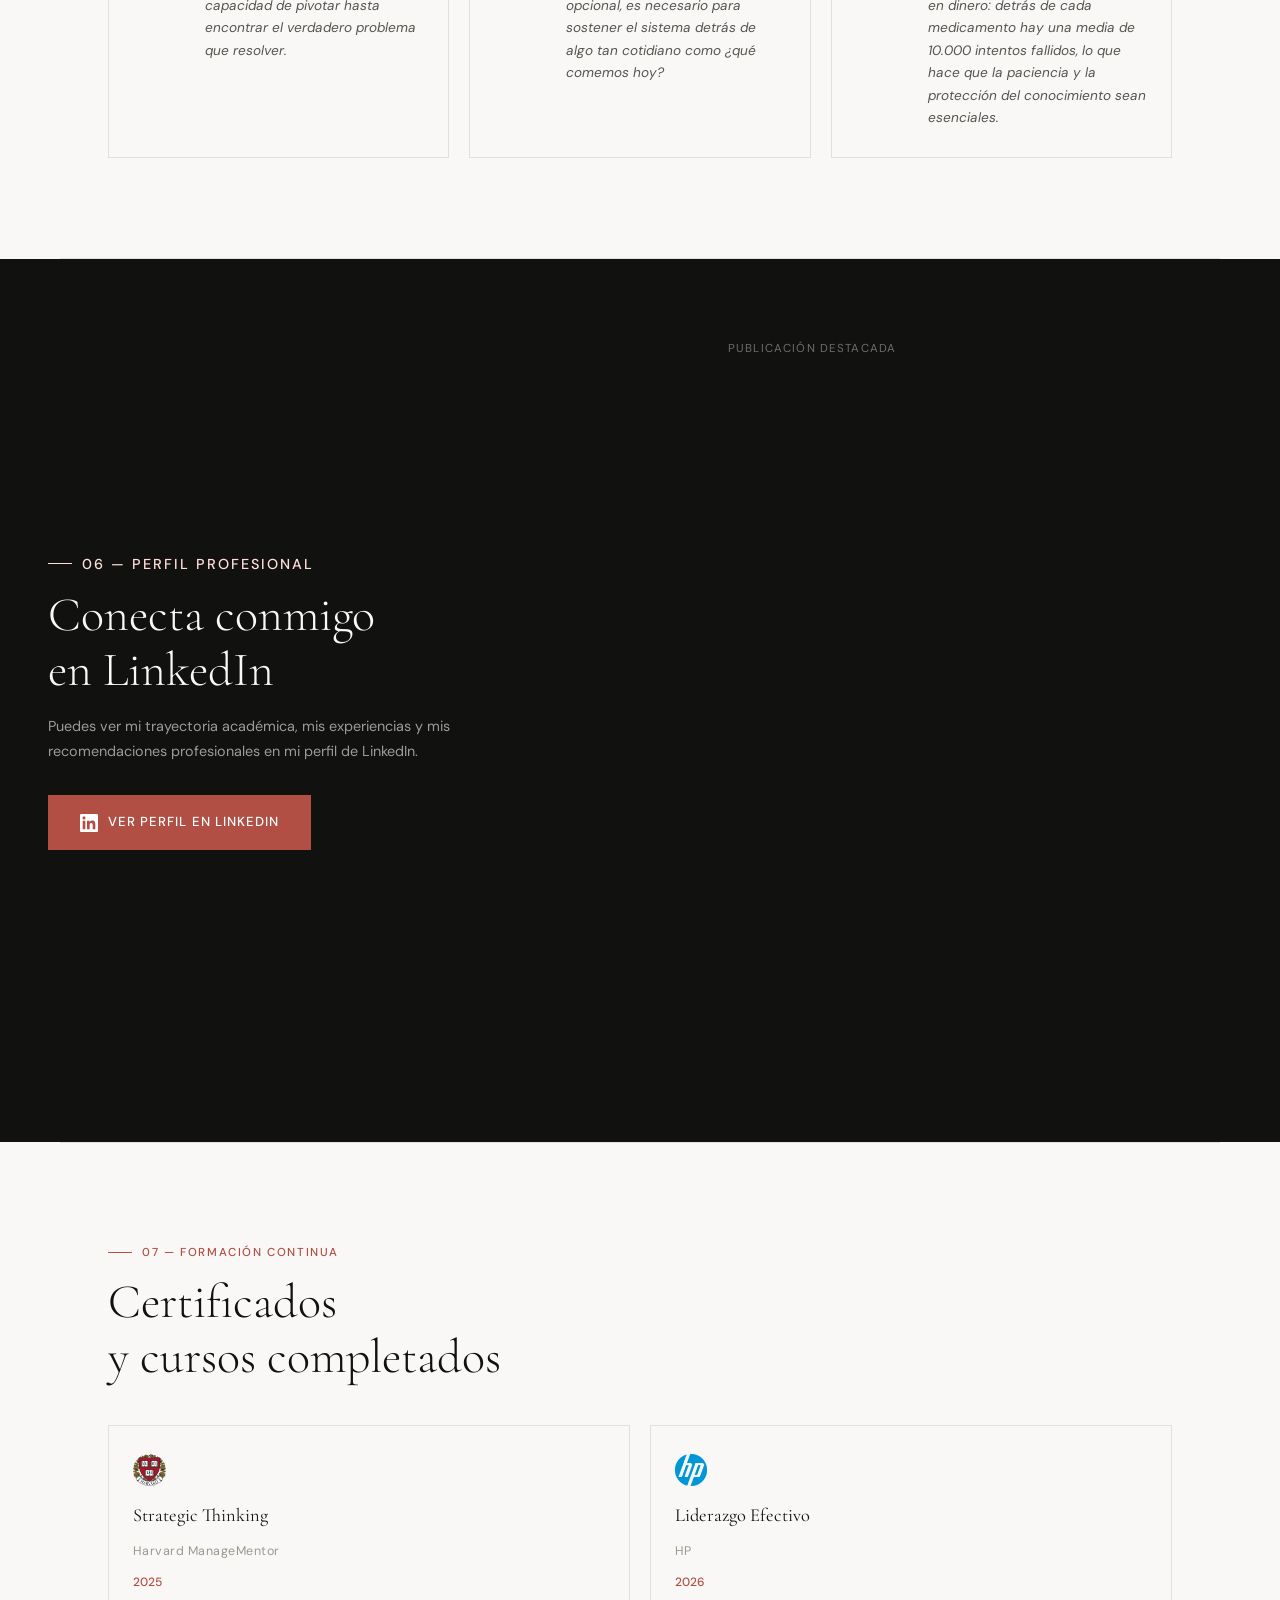
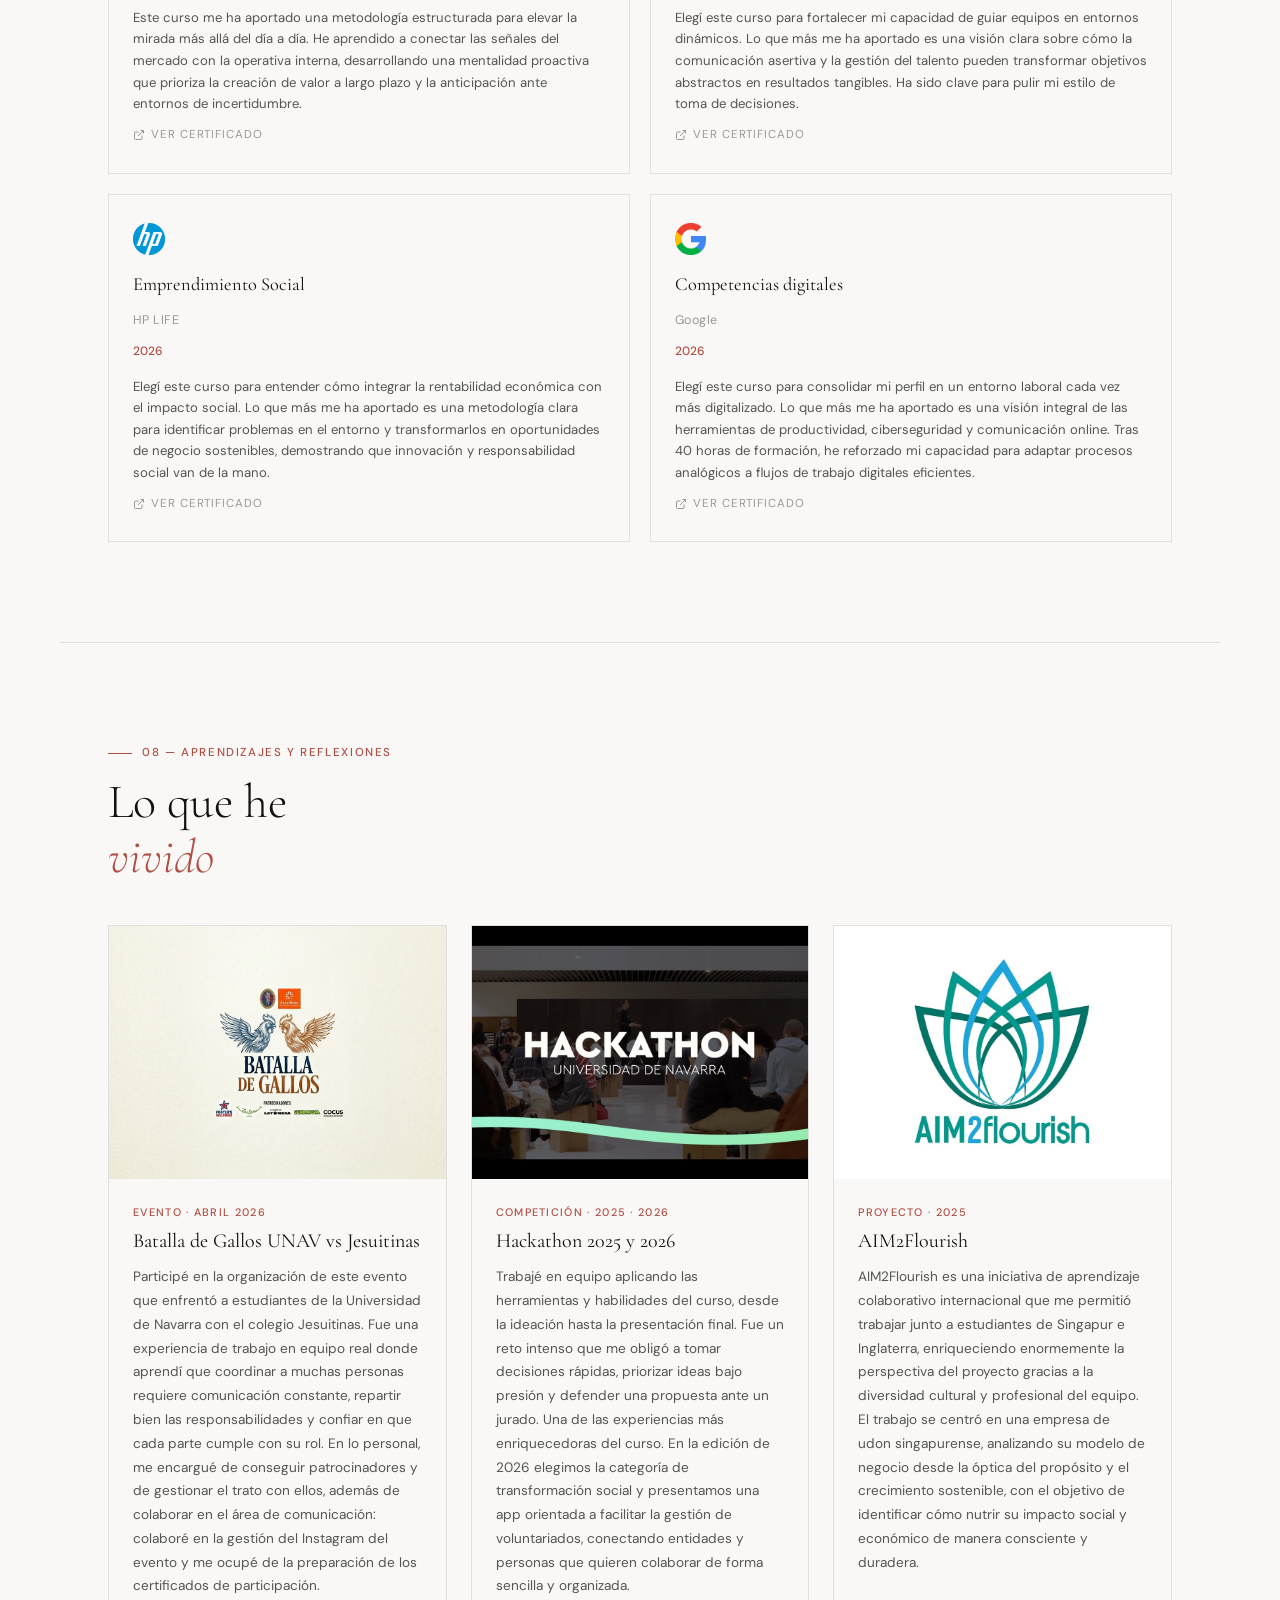
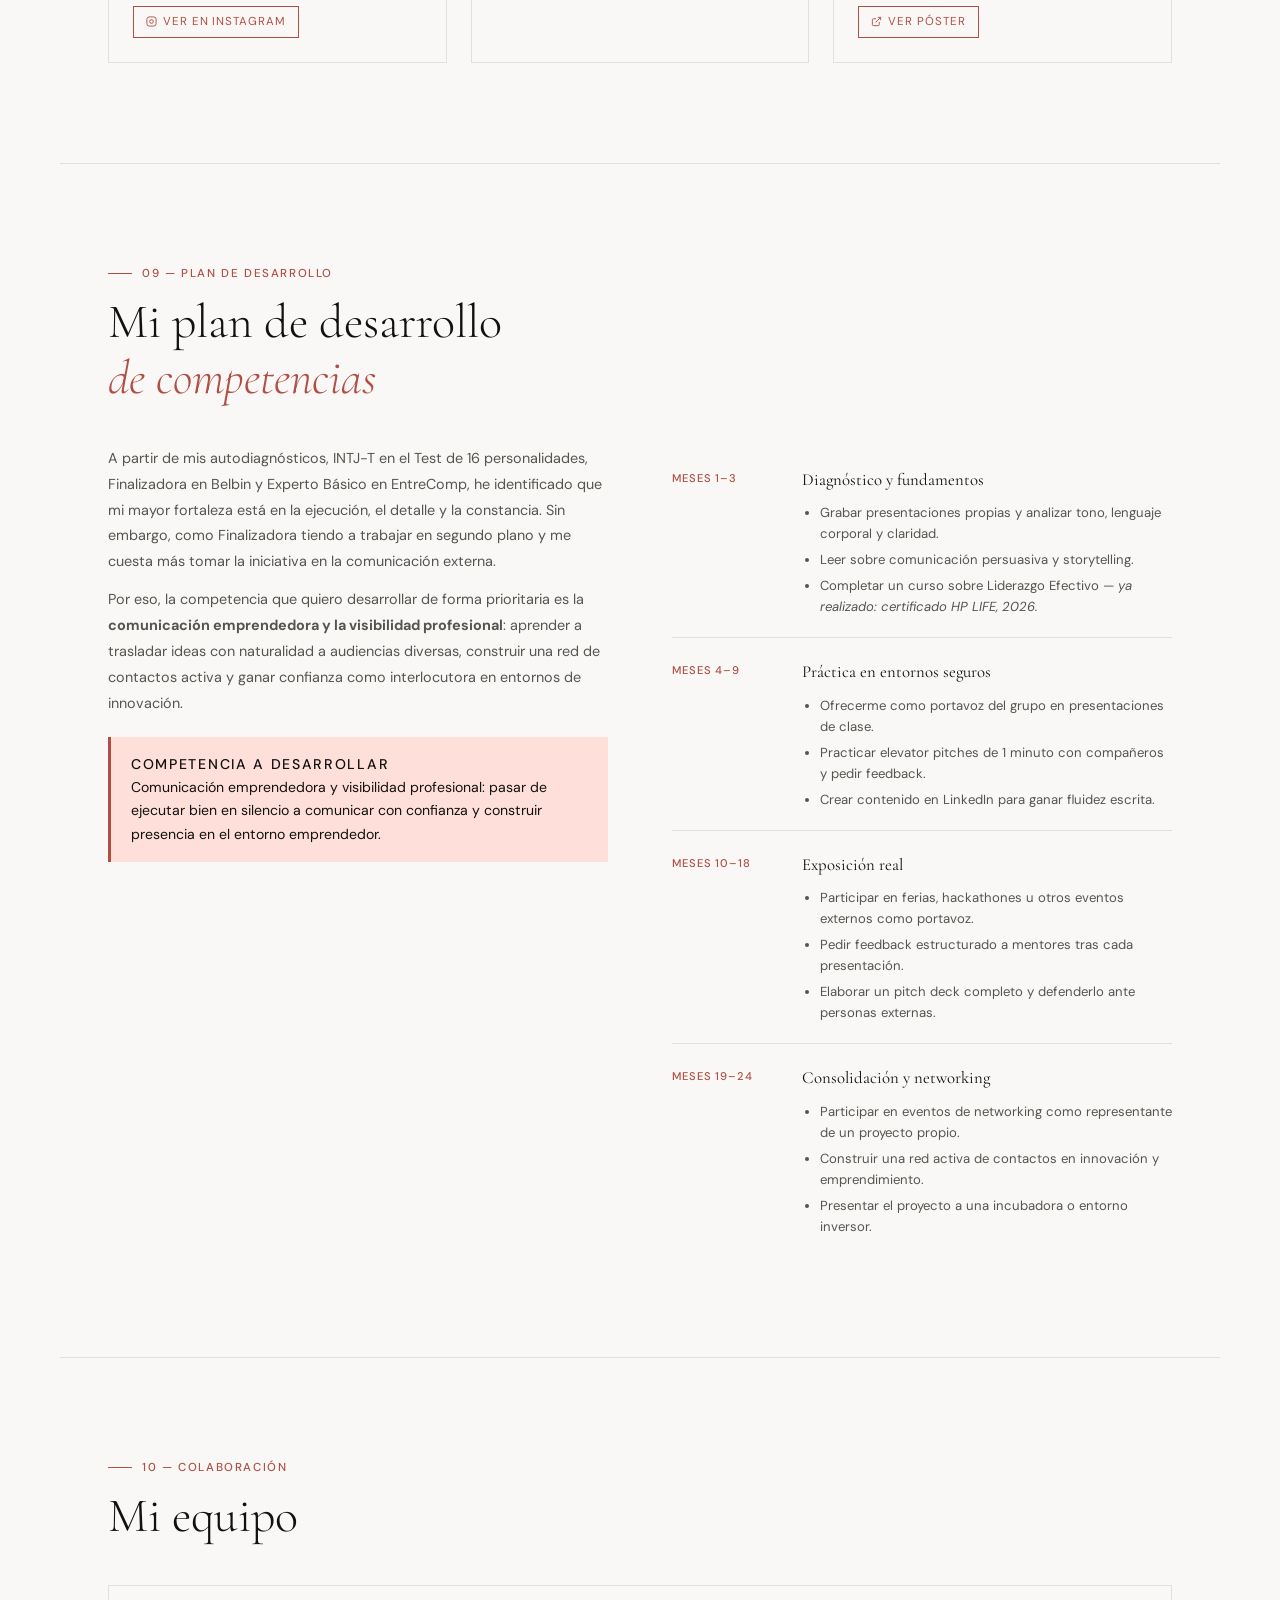
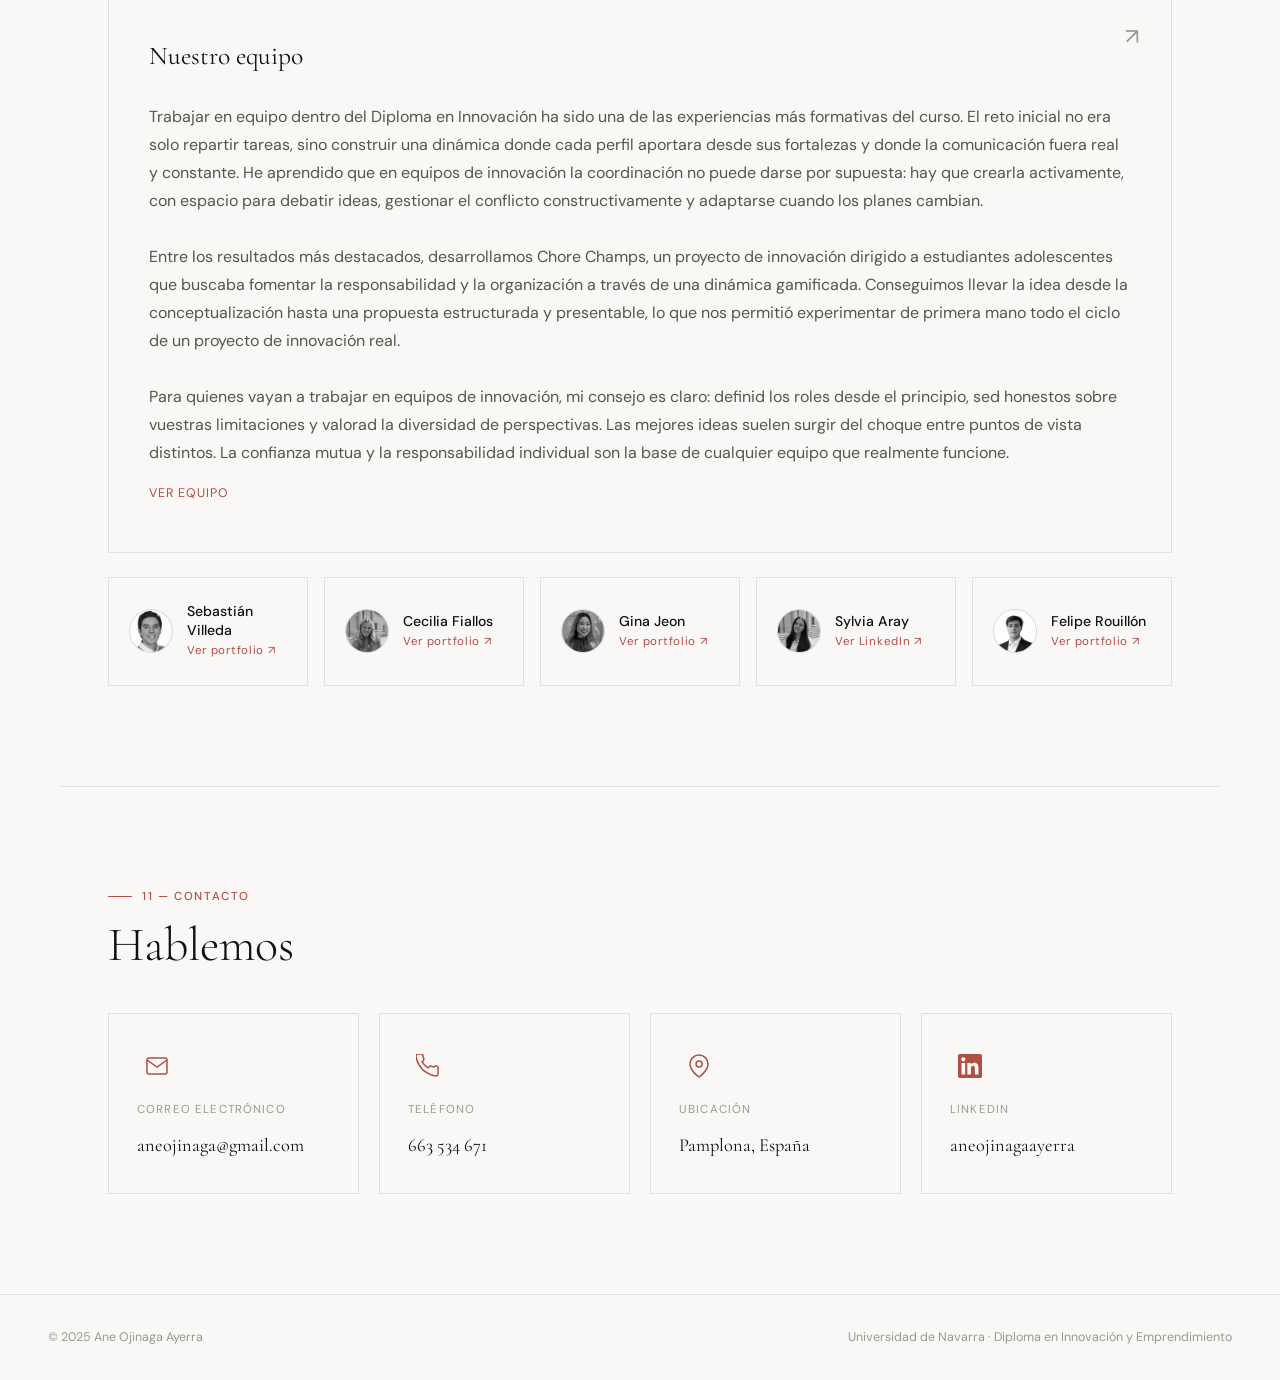
==== commit 1dde770d: "bug" ====
--- a/index.html
+++ b/index.html
@@ -1404,7 +1404,7 @@
 
   <!-- 08 CONTACTO -->
   <section id="contacto">
-    <p class="section-label fade-in">10 &mdash; Contacto</p>
+    <p class="section-label fade-in">11 &mdash; Contacto</p>
     <h2 class="fade-in">Hablemos</h2>
     <div class="contact-grid fade-in">
       <a class="contact-card" href="mailto:aneojinaga@gmail.com">
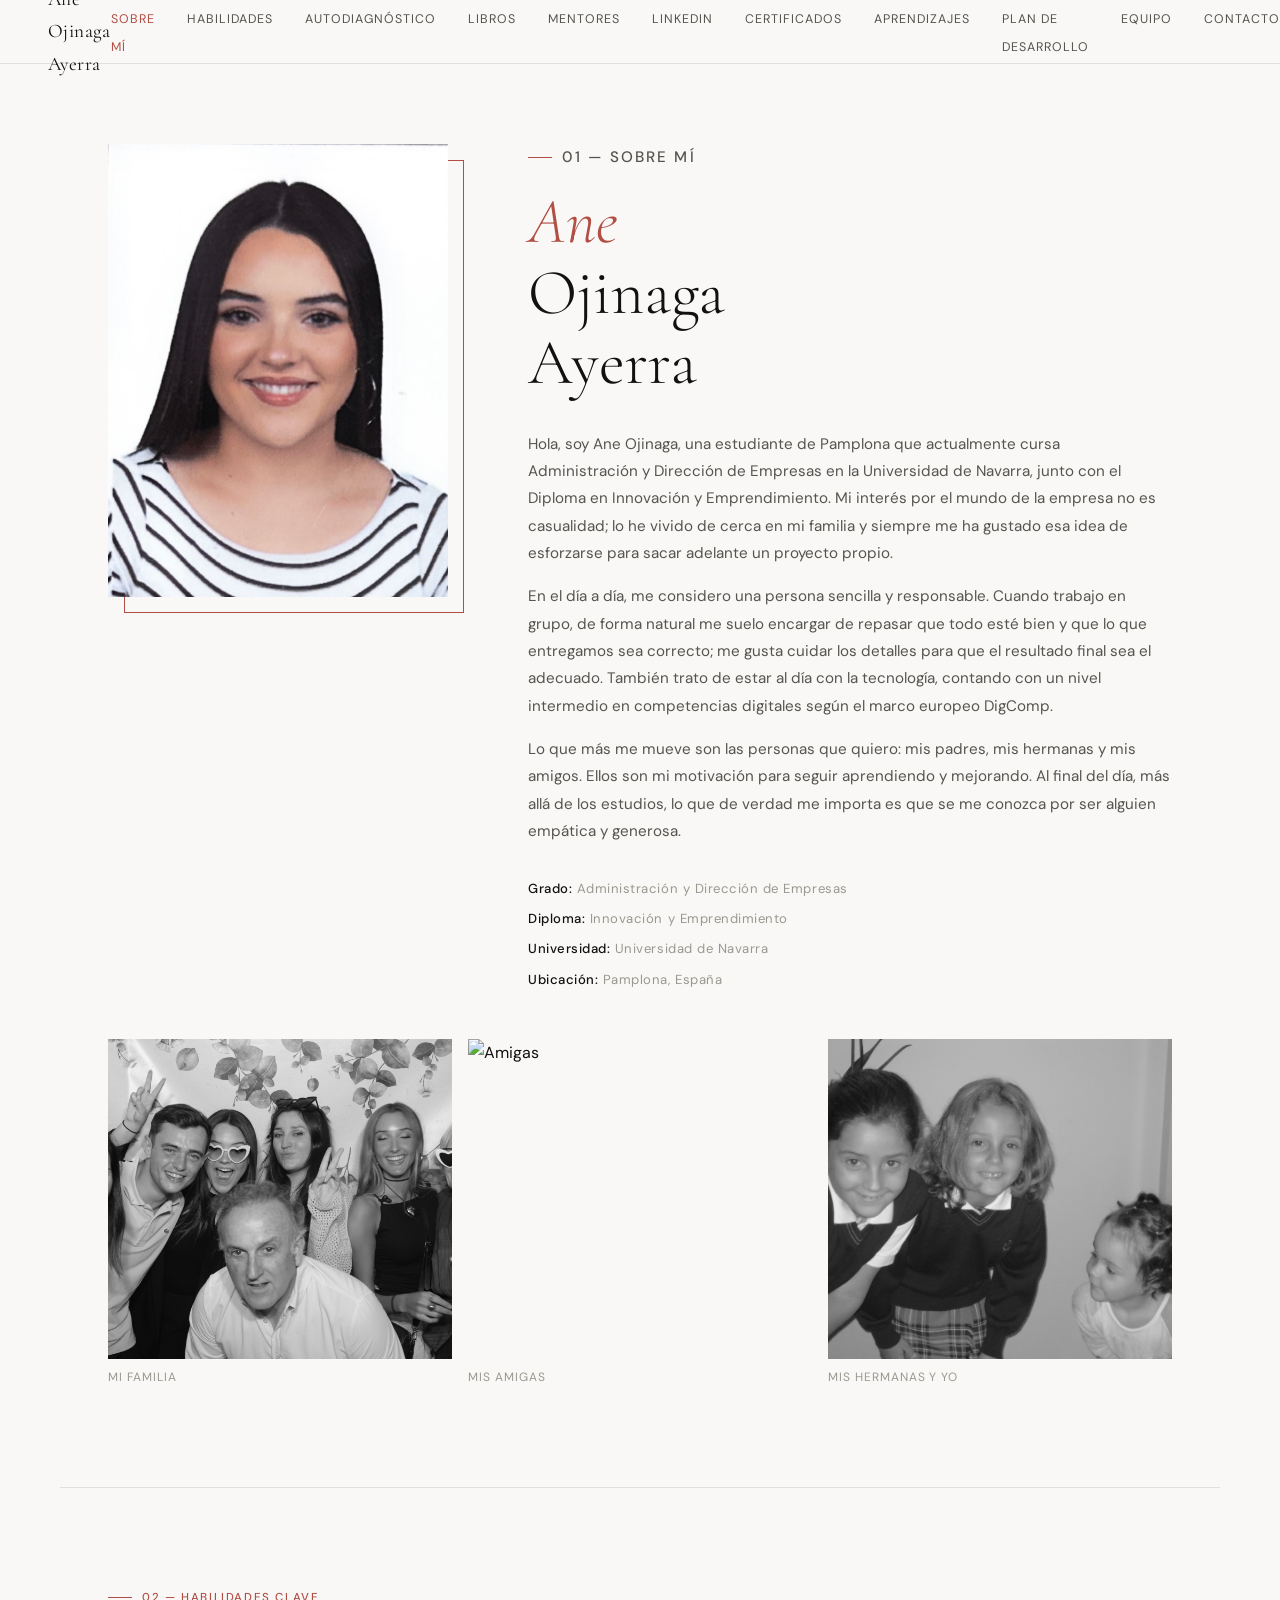
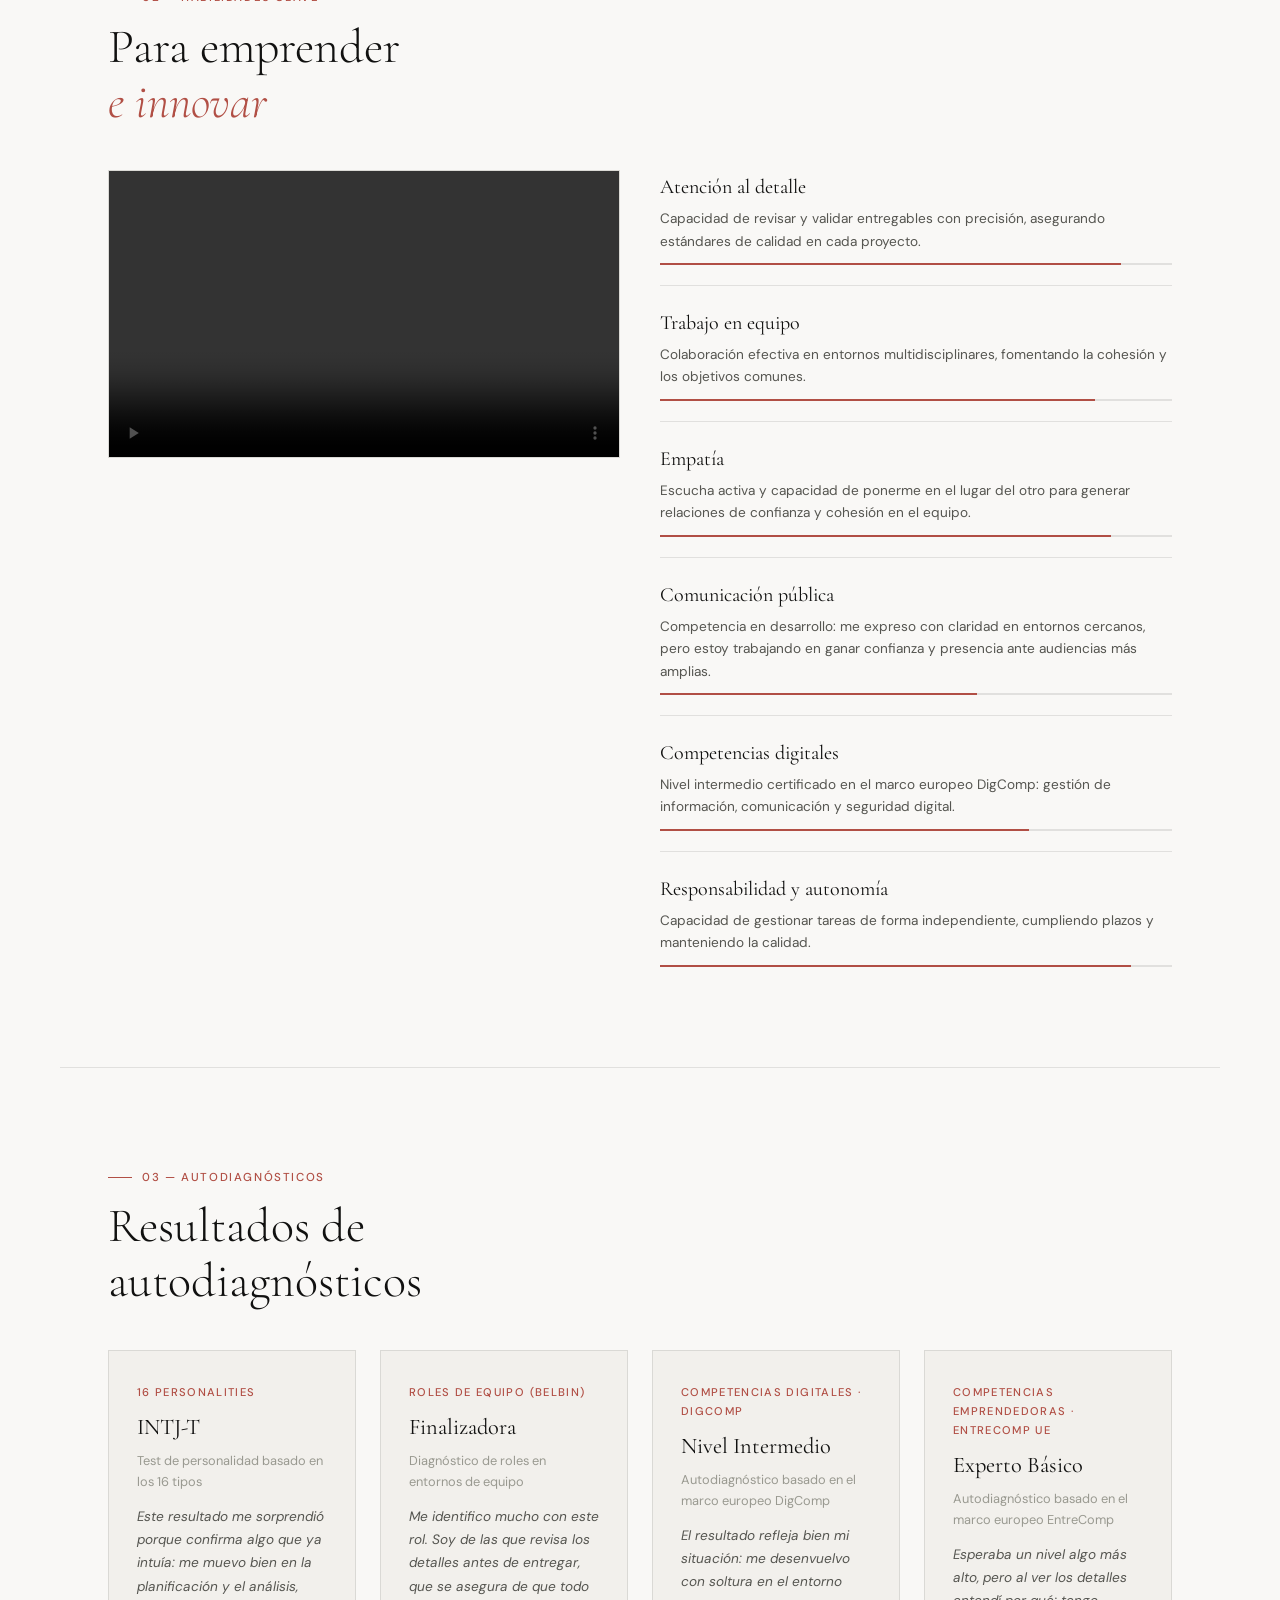
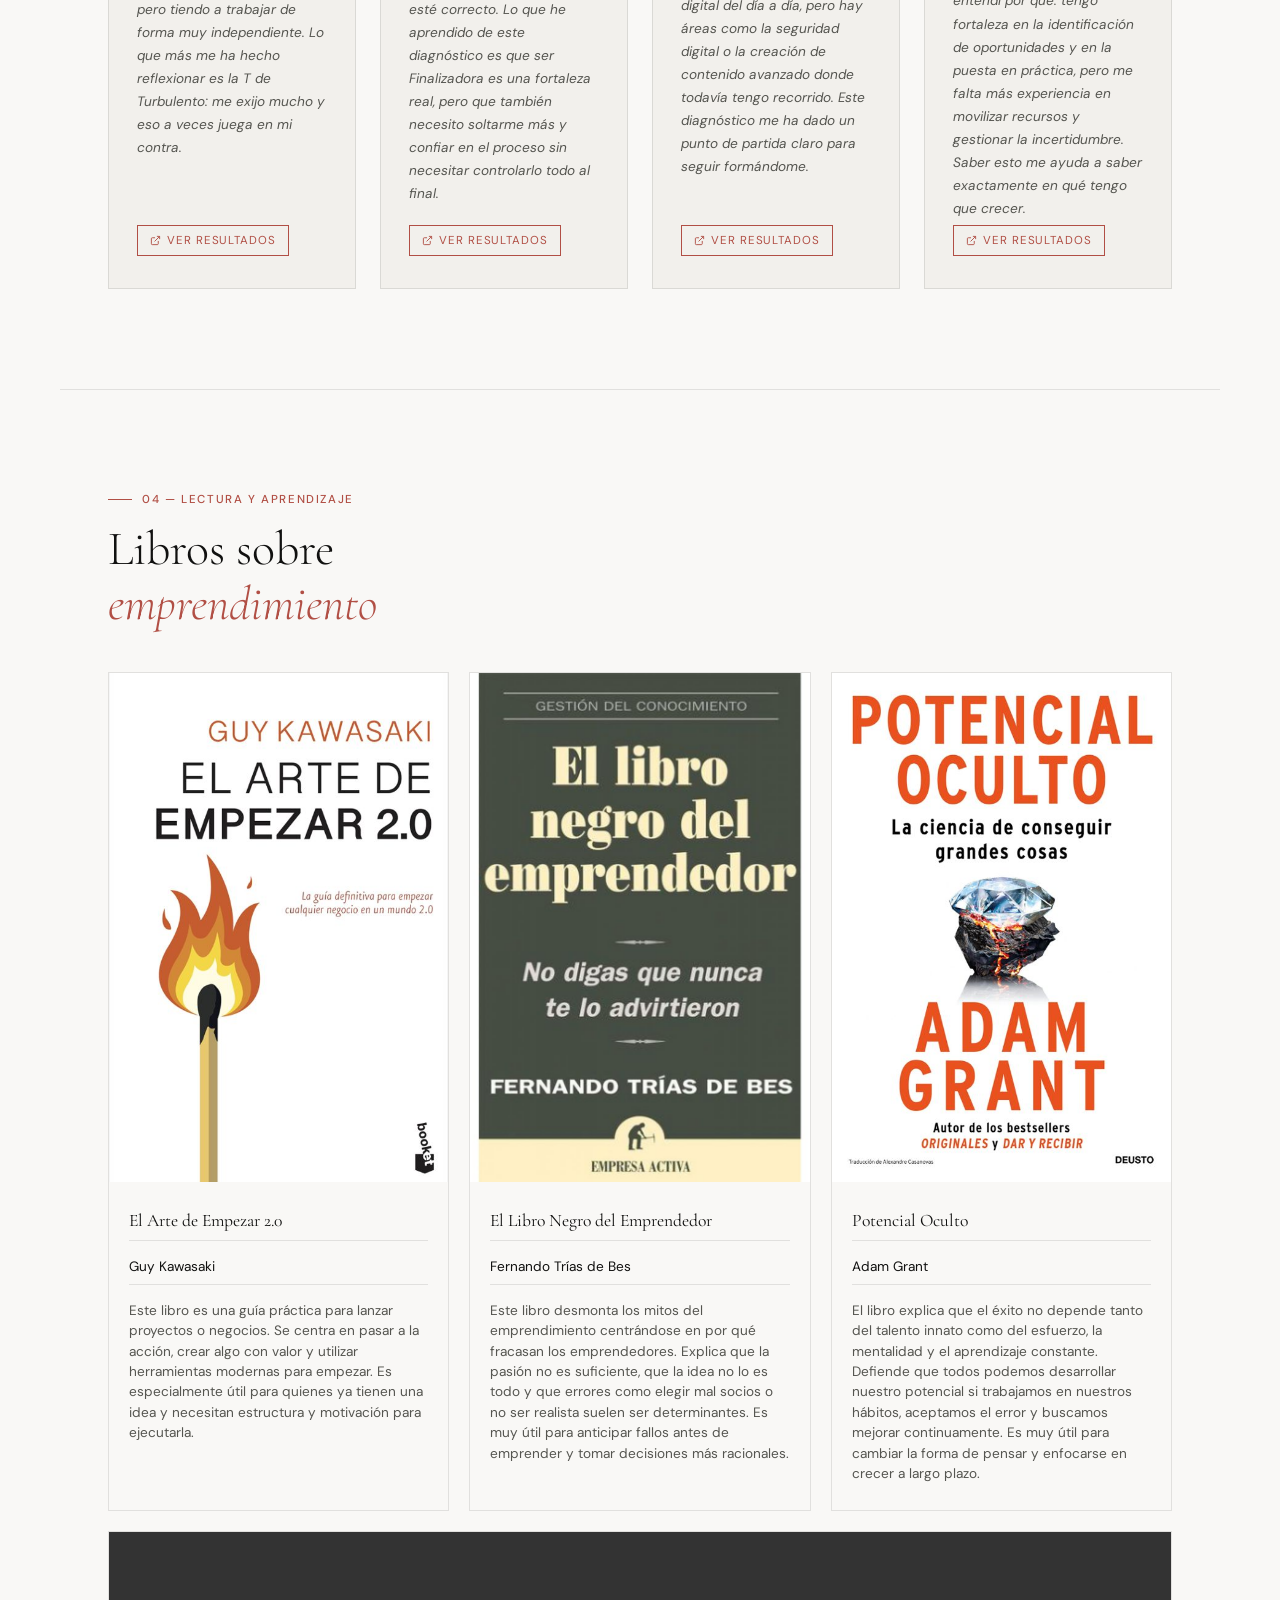
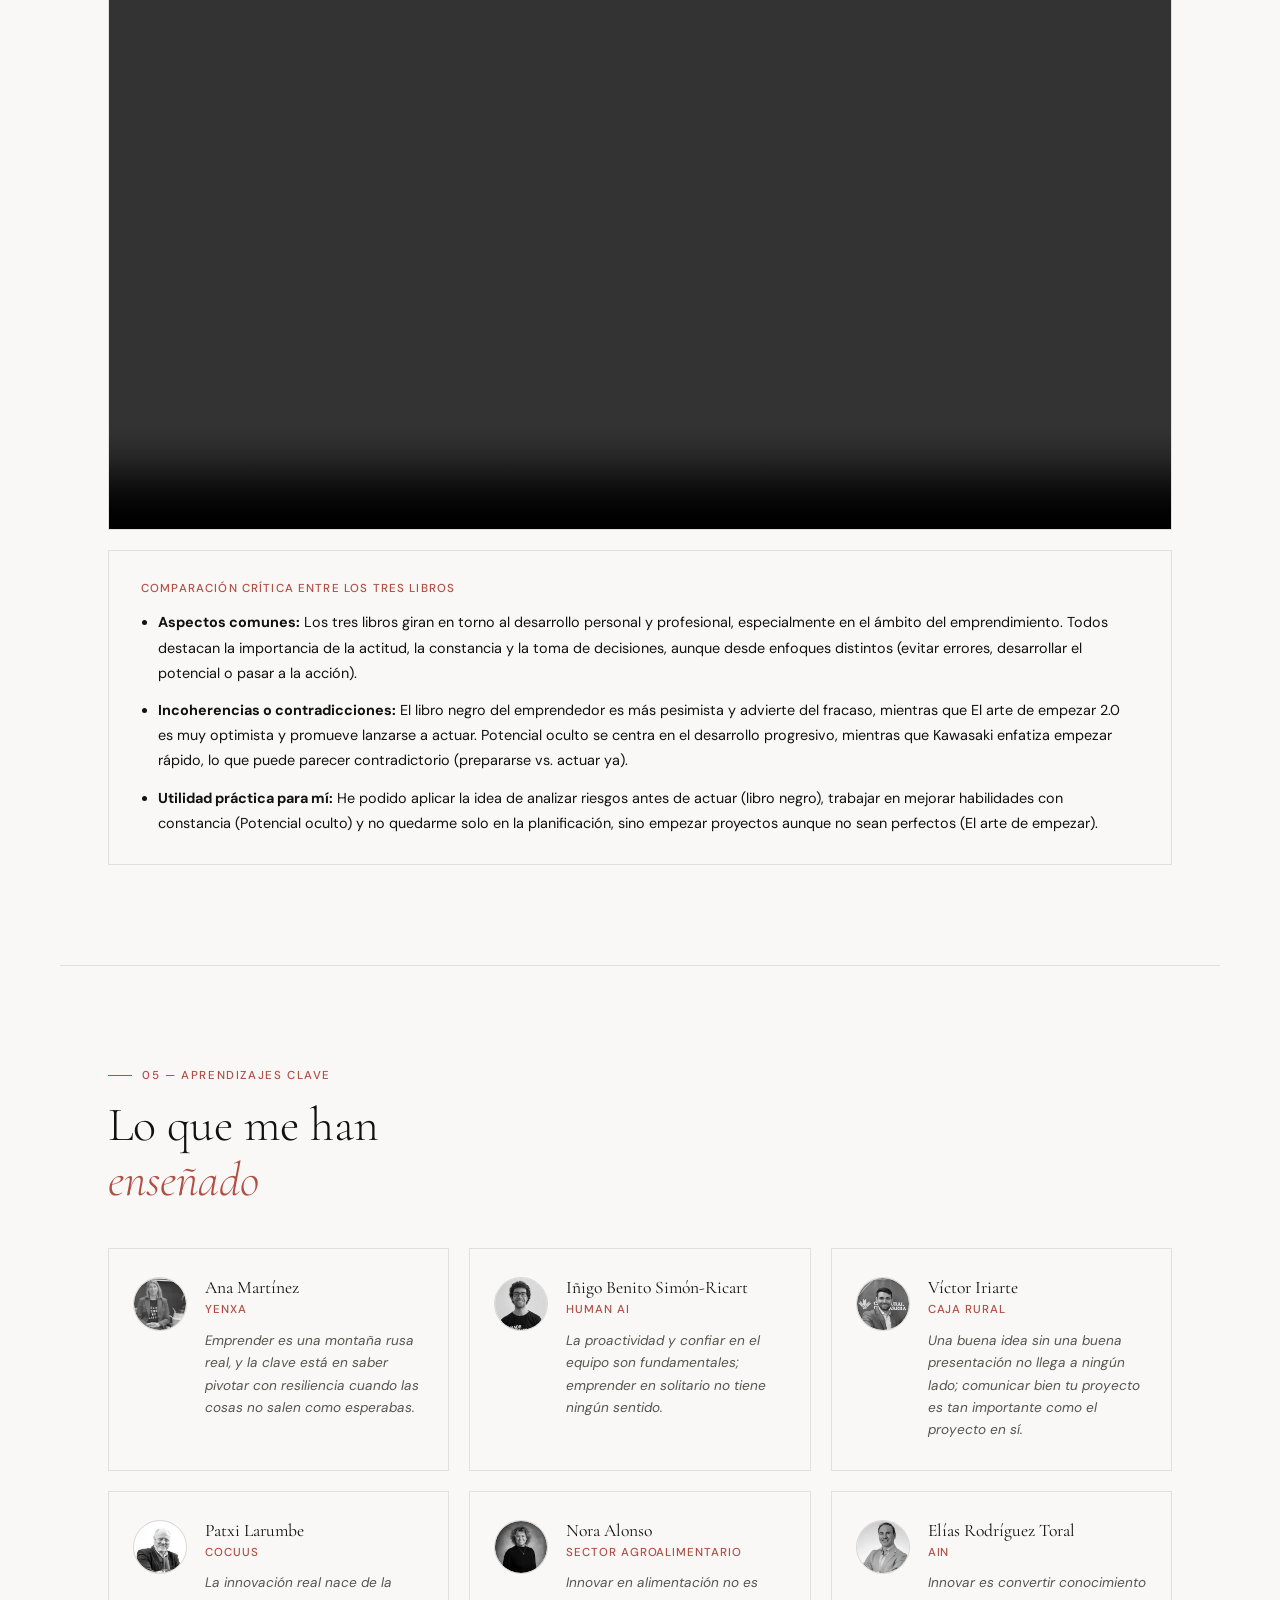
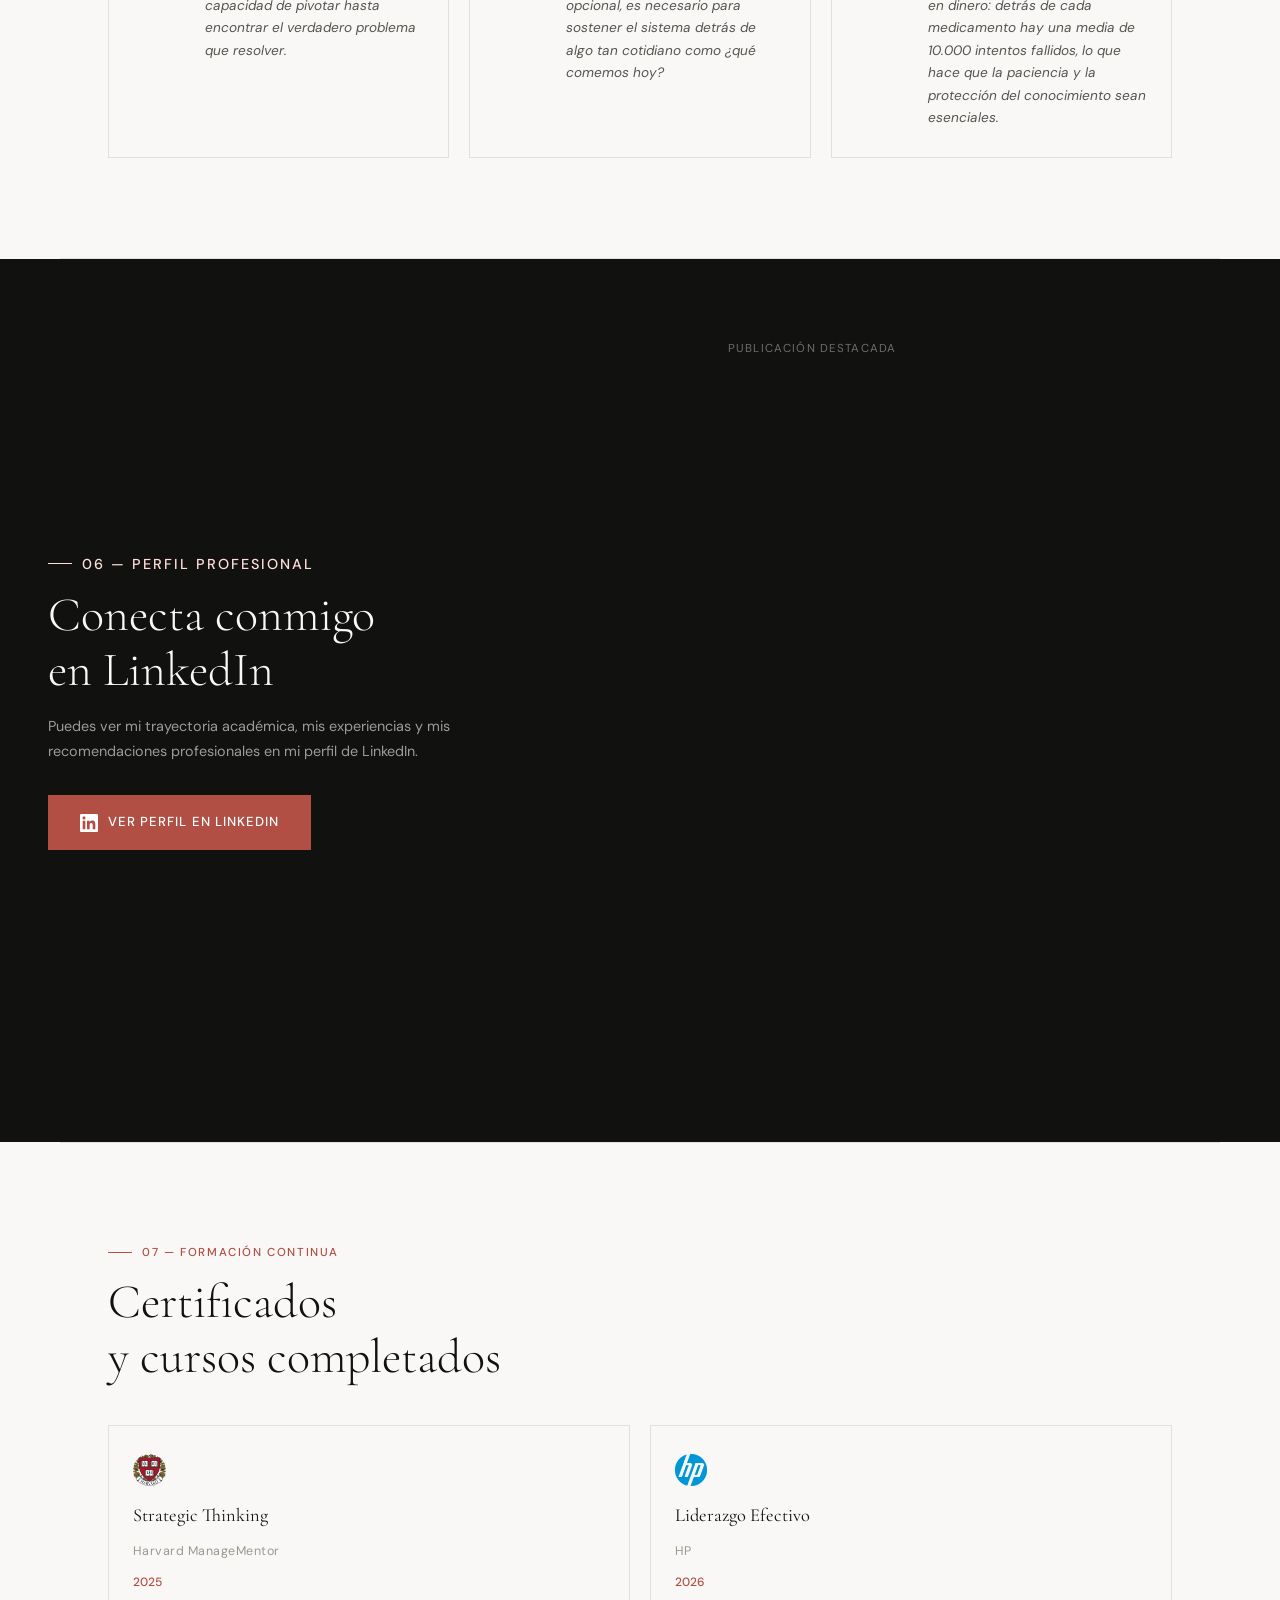
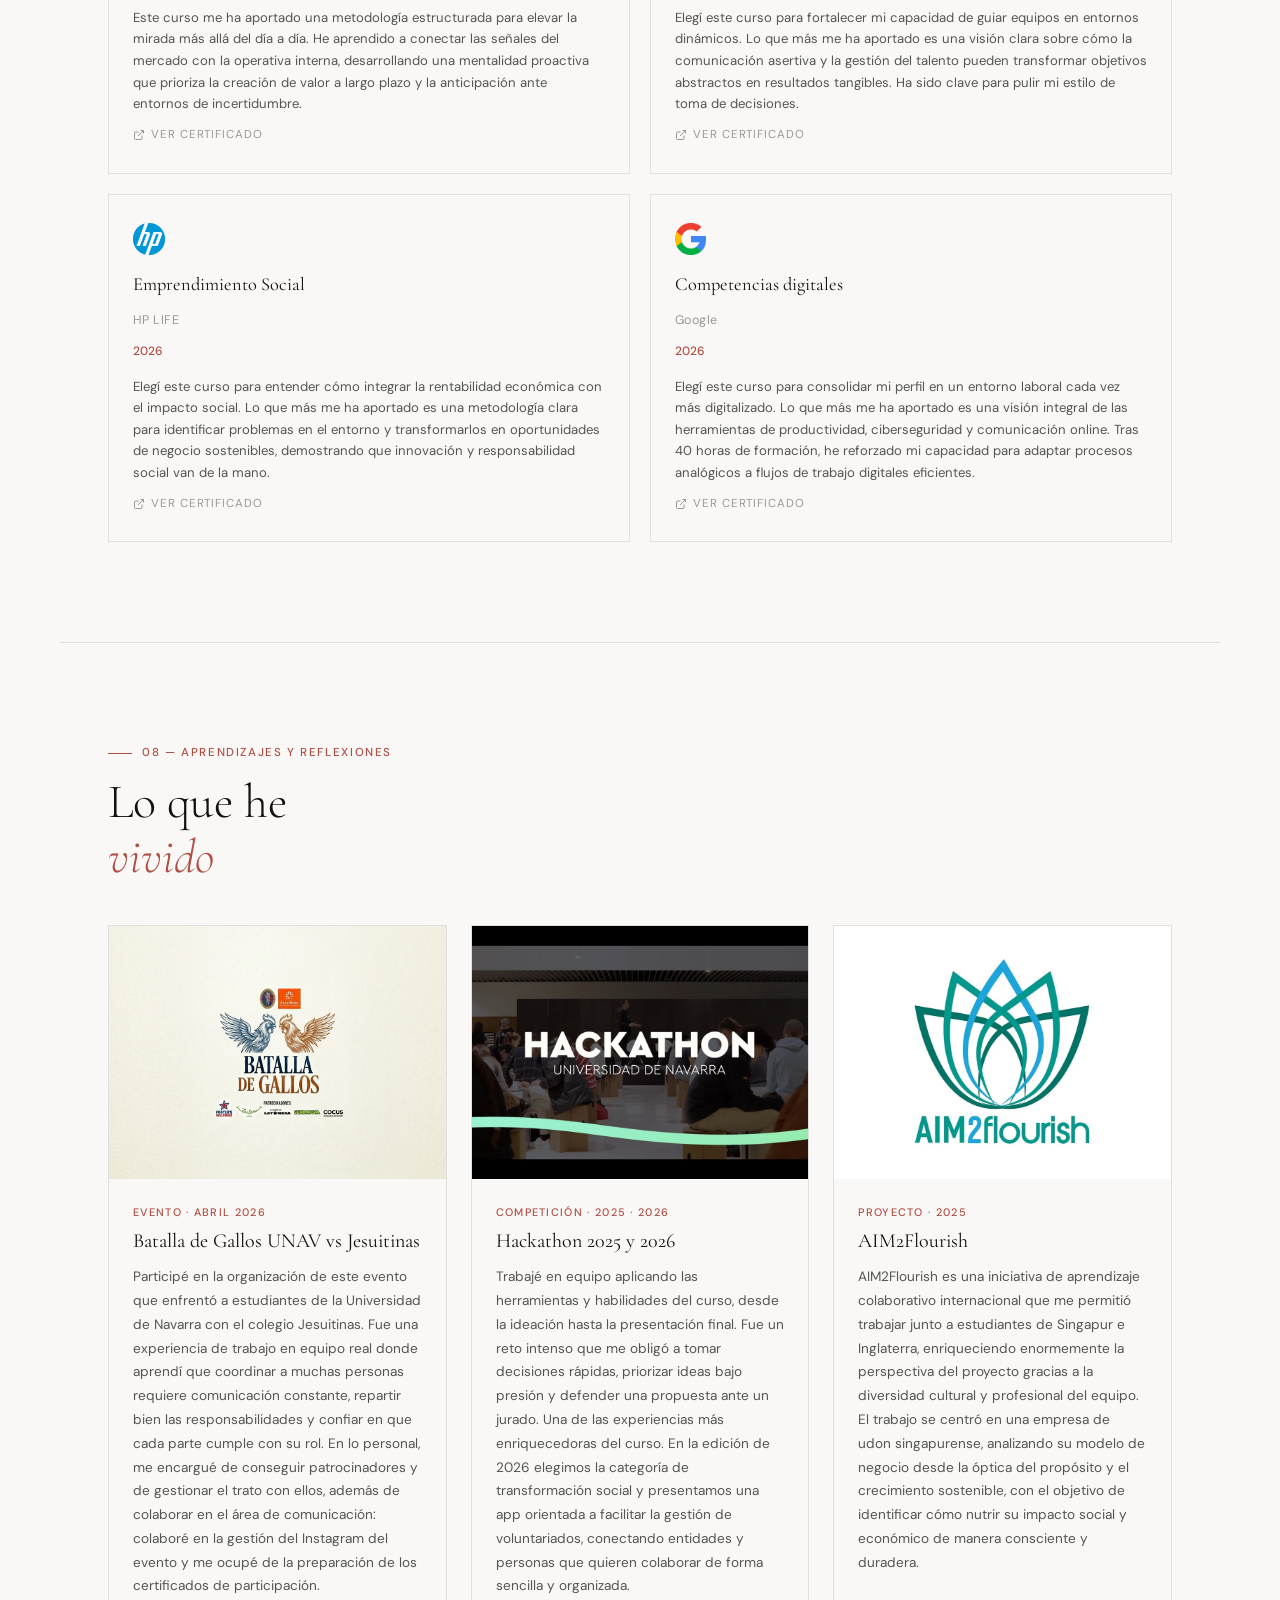
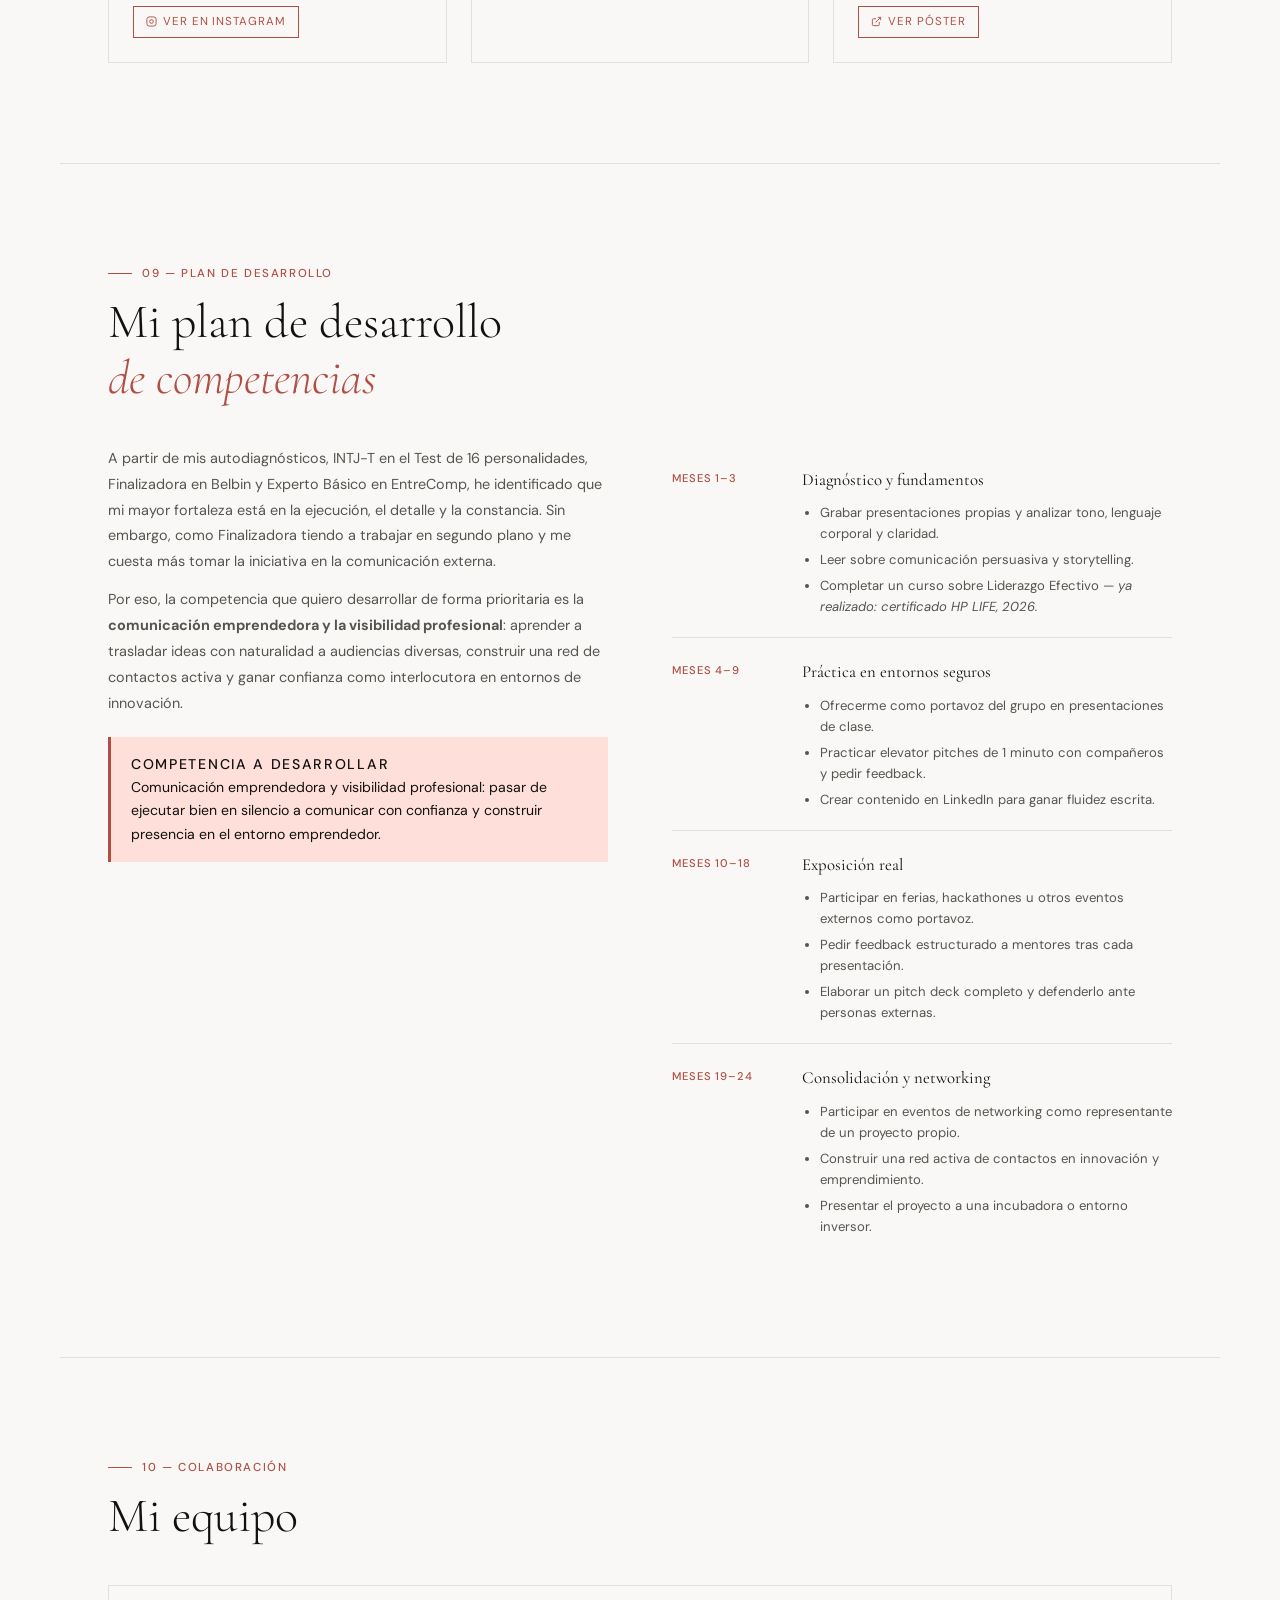
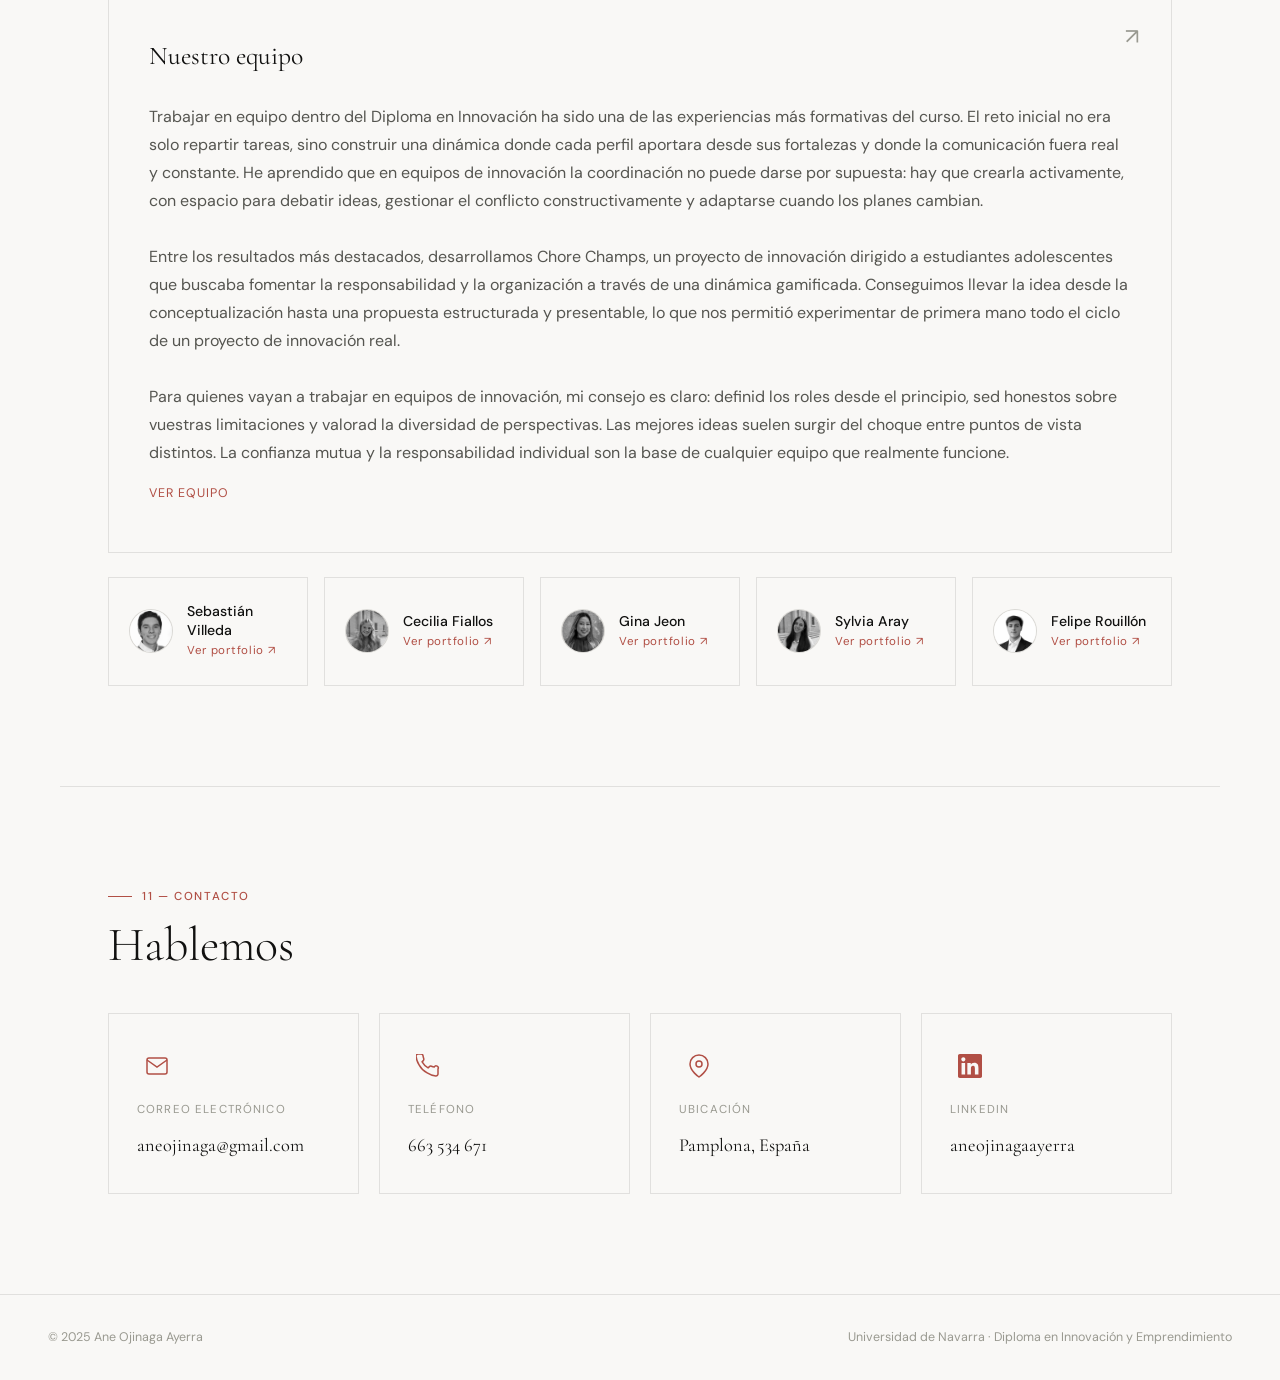
==== commit 3090f78e: "Portfolio Sylvia" ====
--- a/index.html
+++ b/index.html
@@ -1382,11 +1382,11 @@
             <p class="teammate-link-label">Ver portfolio ↗</p>
           </div>
         </a>
-        <a class="teammate-card" href="https://www.linkedin.com/in/sylvia-aray-337b313b2/" target="_blank">
+        <a class="teammate-card" href="https://sarayzavala.wixsite.com/sylvia-aray" target="_blank">
           <span class="teammate-initials"><img src="uploads/Sylvia.jpeg" alt="Sylvia" style="width:100%;height:100%;object-fit:cover;border-radius:50%;" /></span>
           <div>
             <p class="teammate-name">Sylvia Aray</p>
-            <p class="teammate-link-label">Ver LinkedIn ↗</p>
+            <p class="teammate-link-label">Ver portfolio ↗</p>
           </div>
         </a>
         <a class="teammate-card" href="https://rouillon-venture-hub.base44.app/" target="_blank">
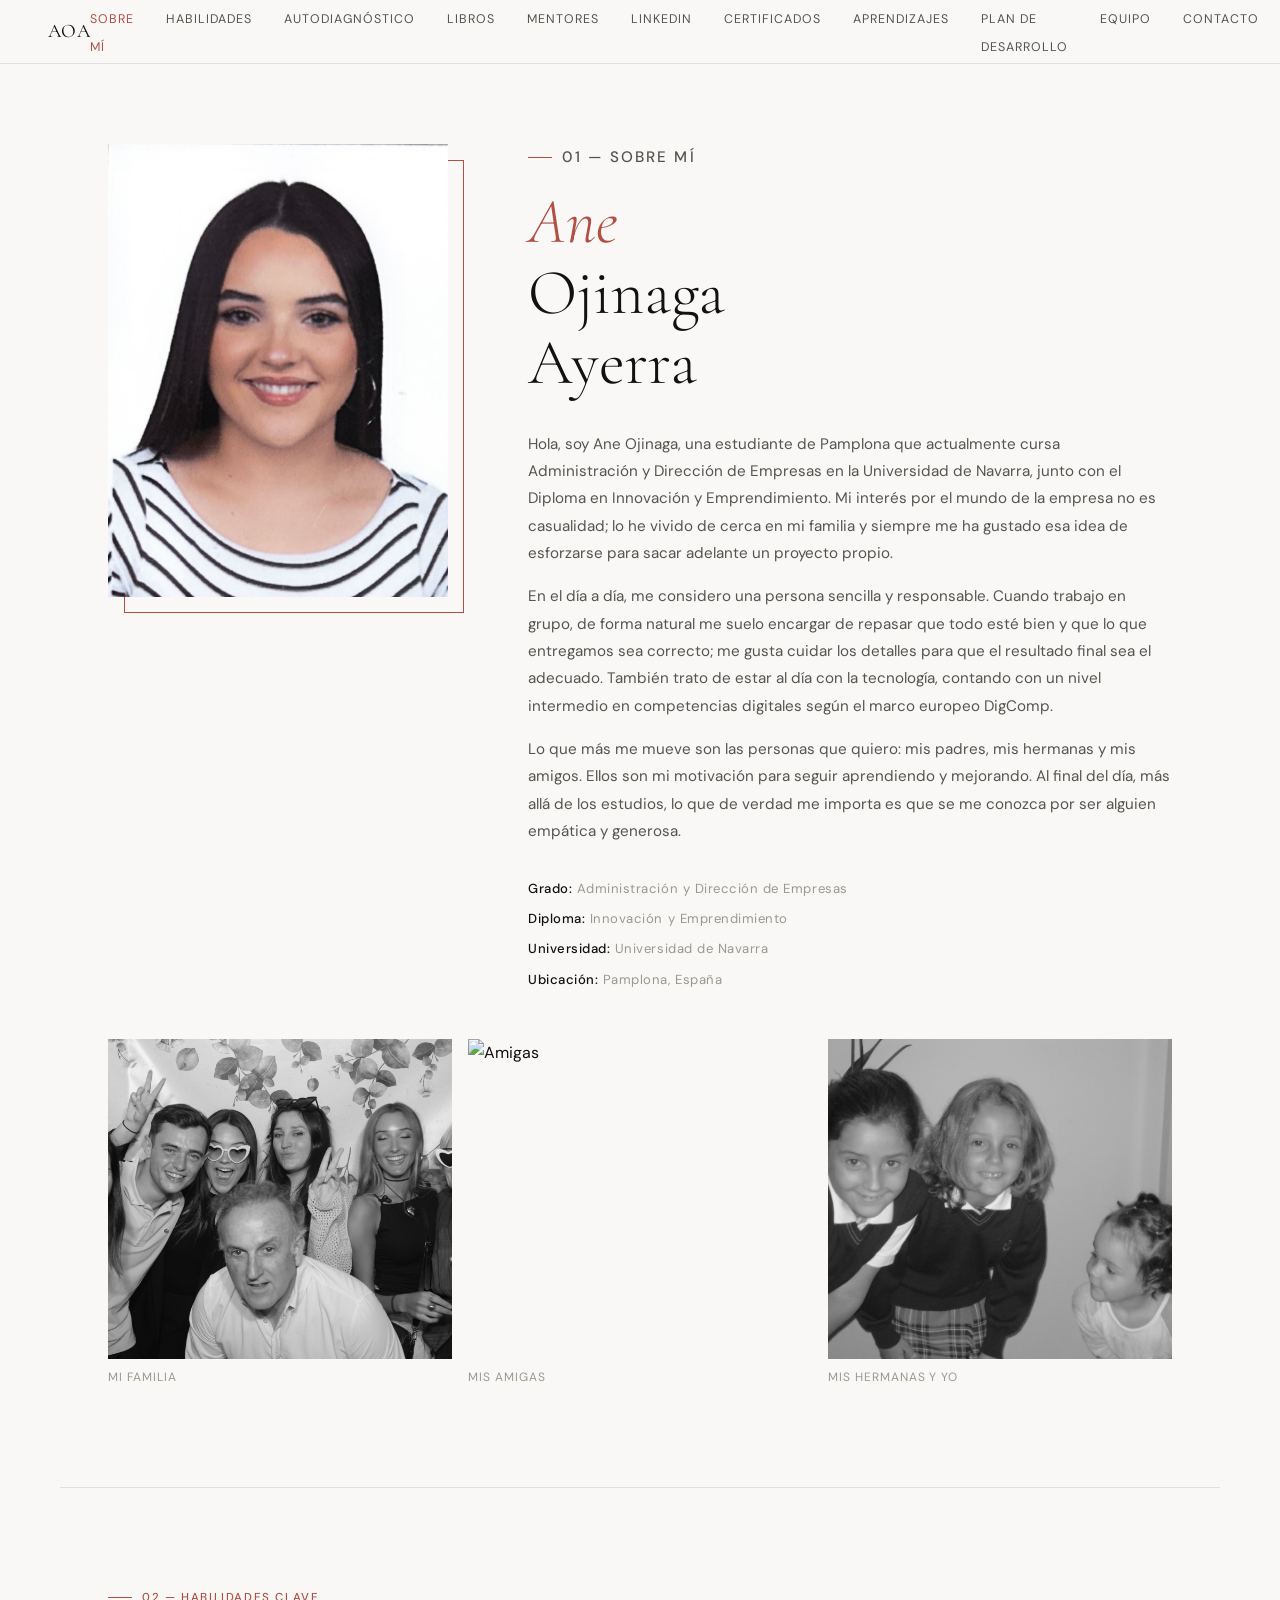
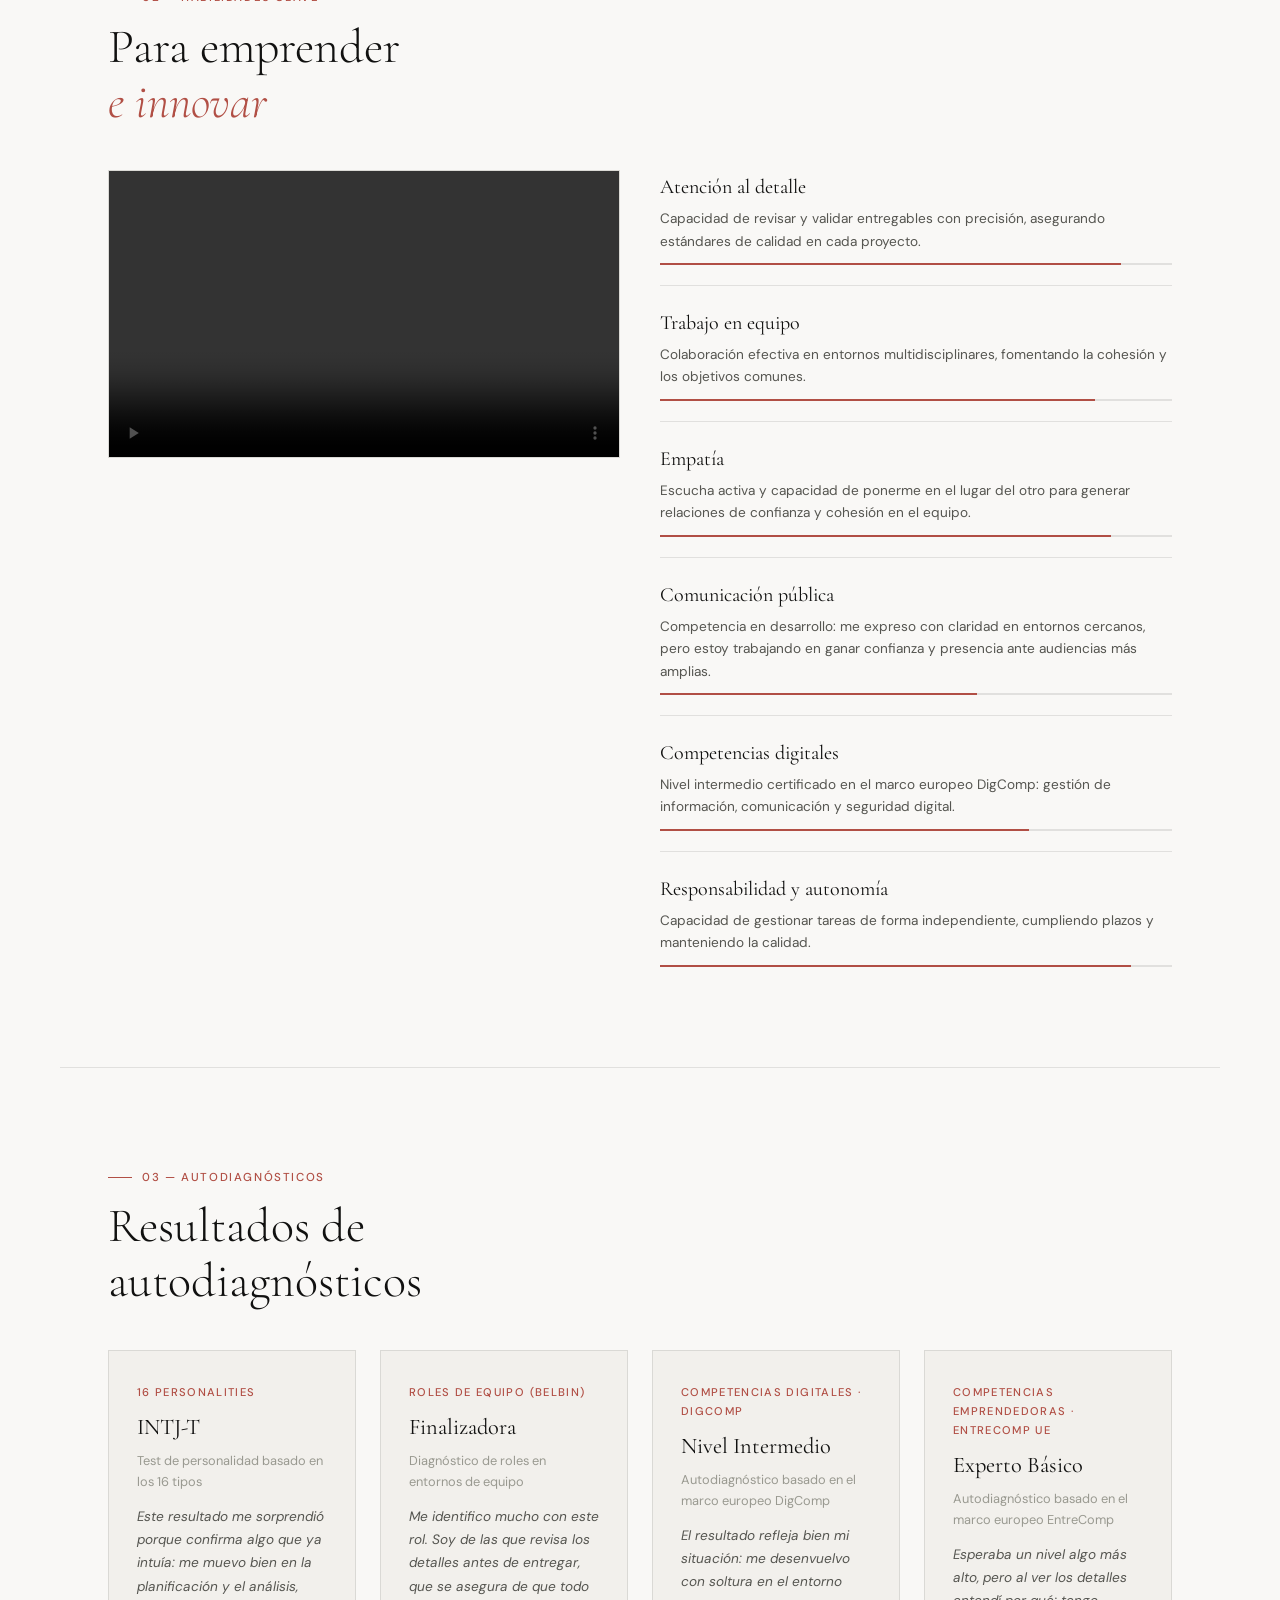
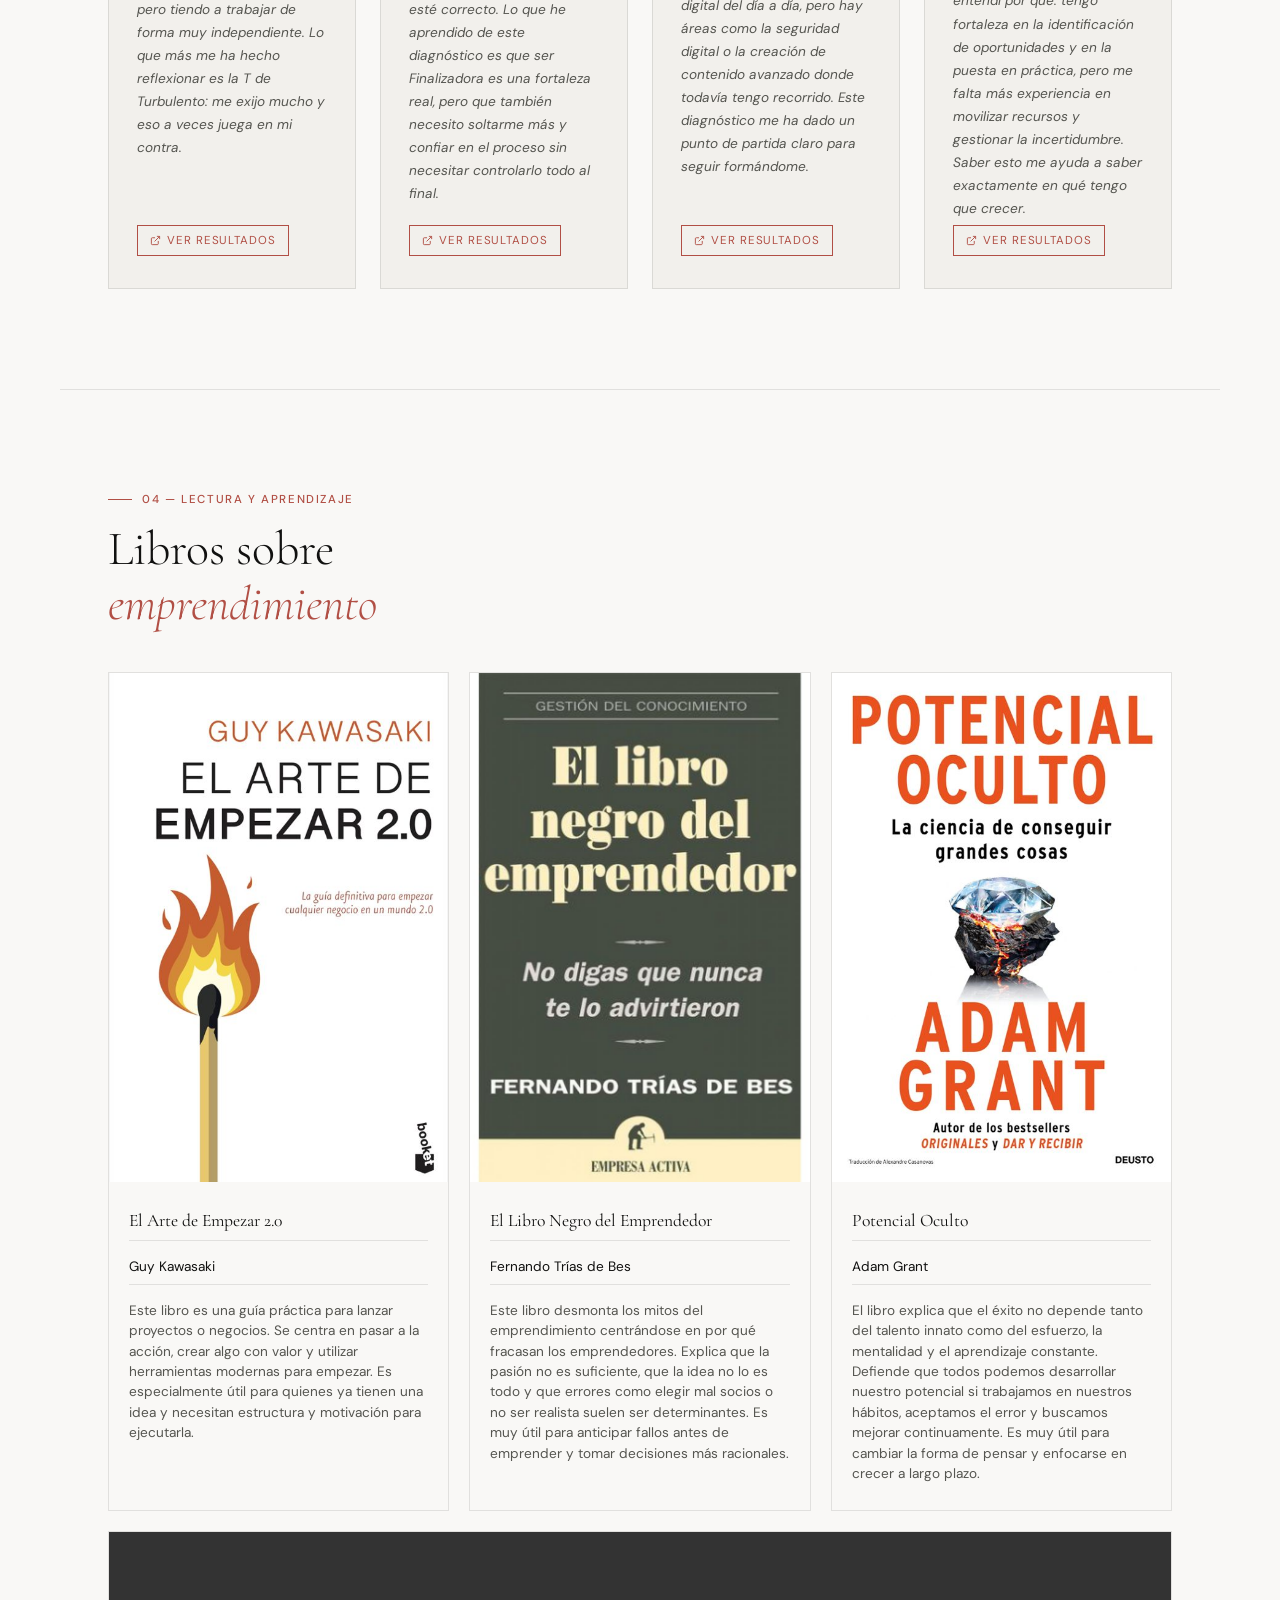
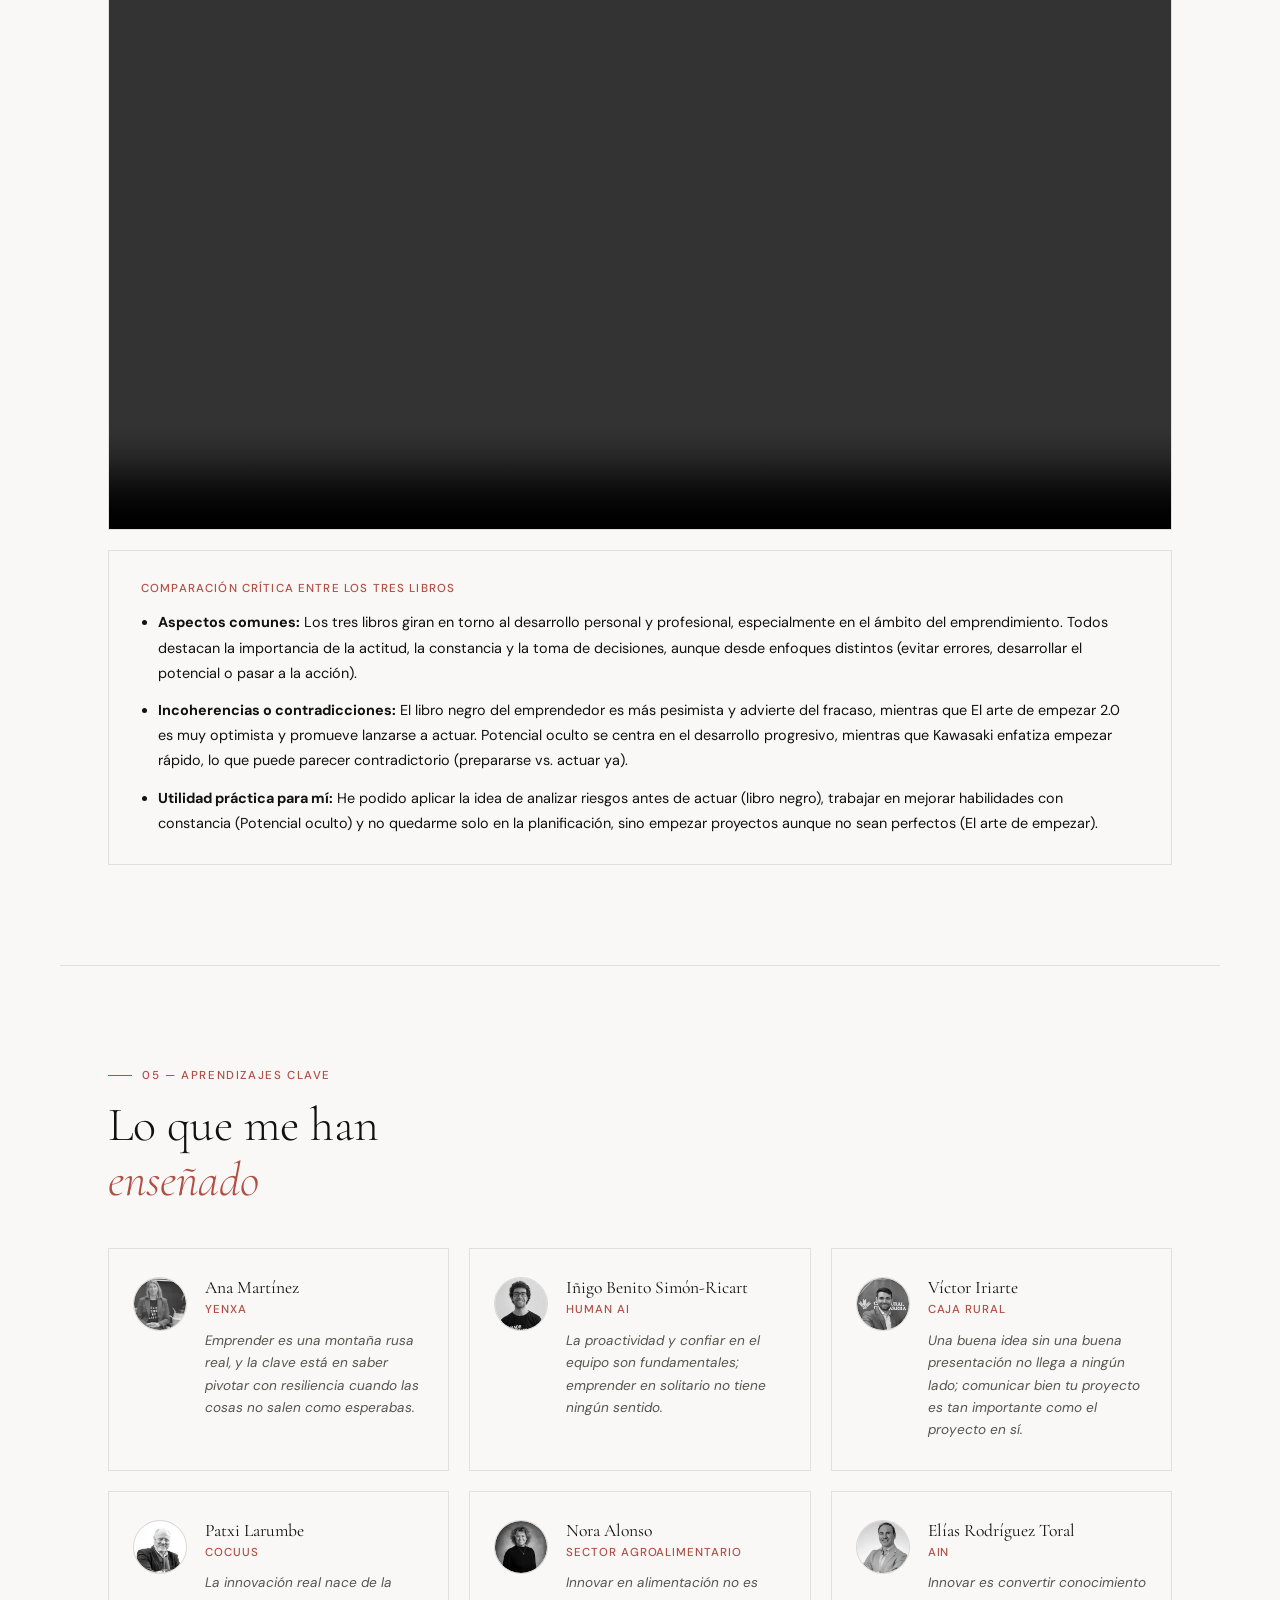
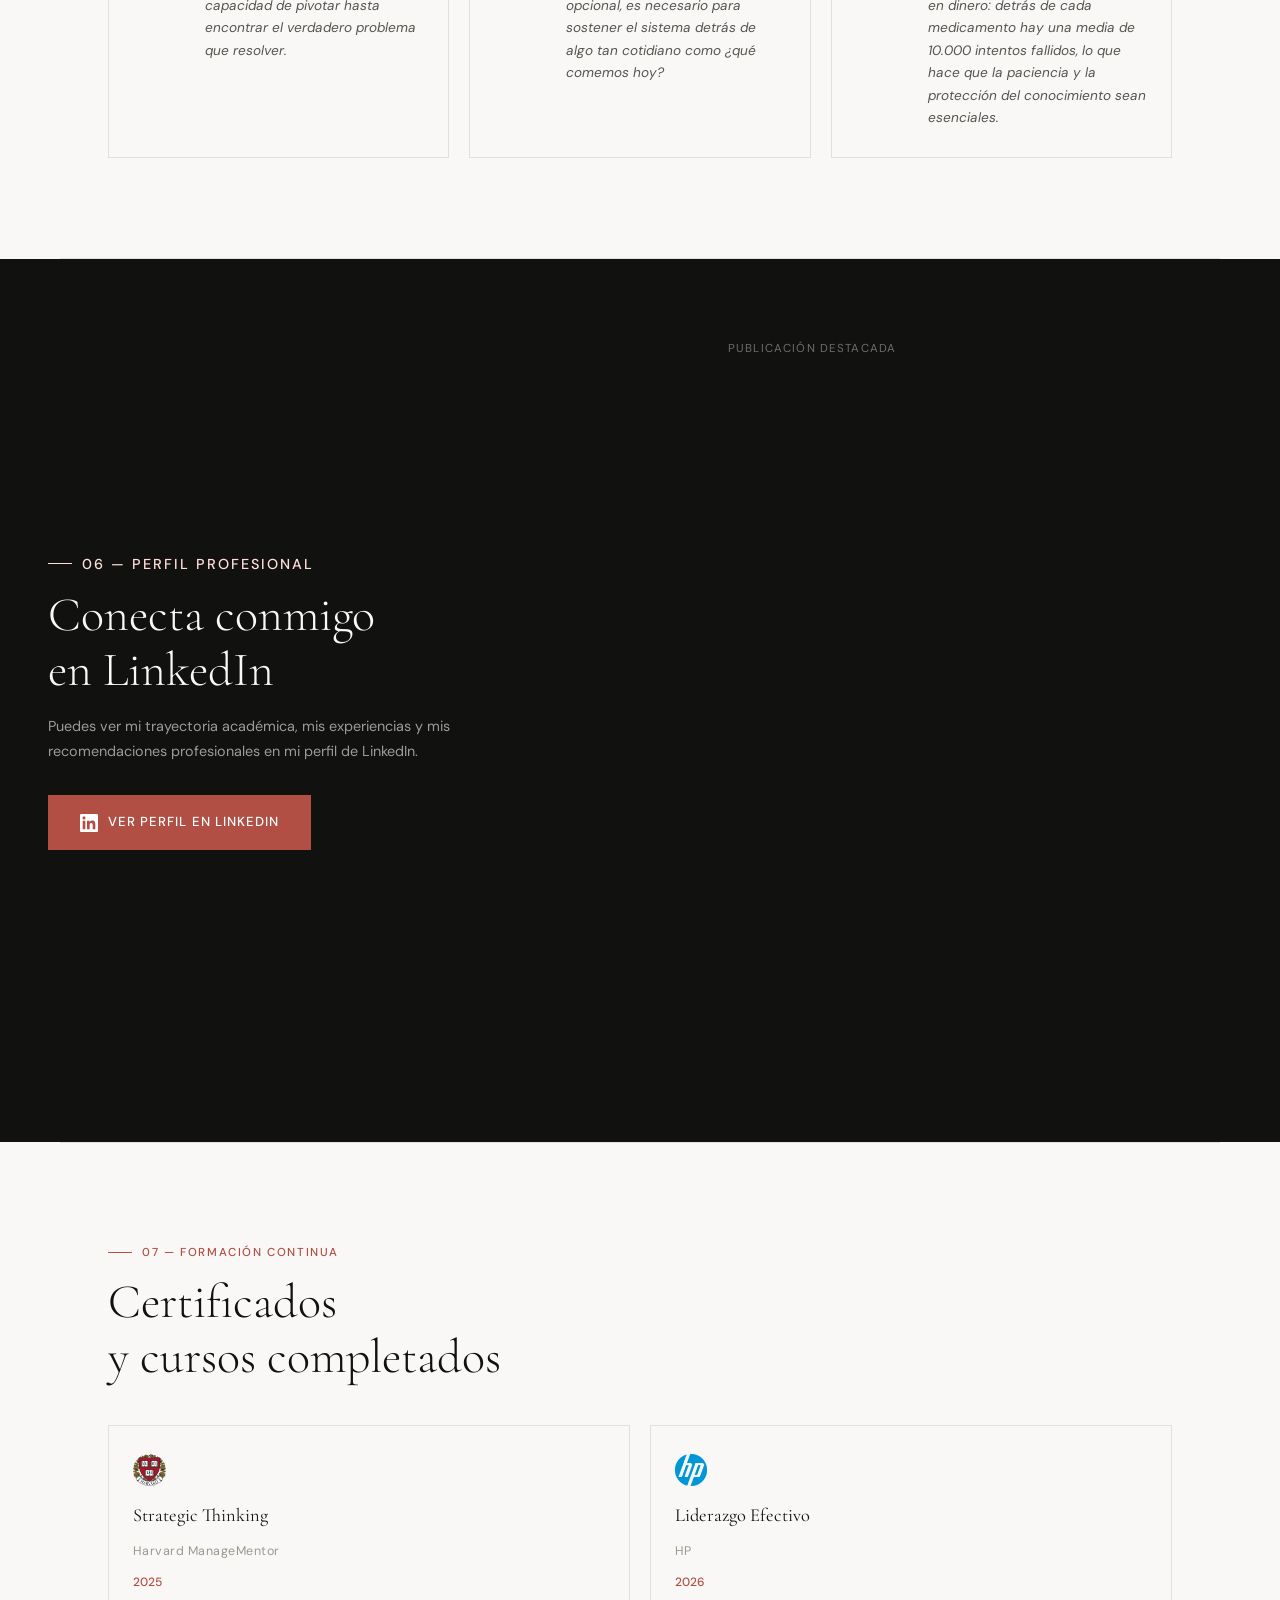
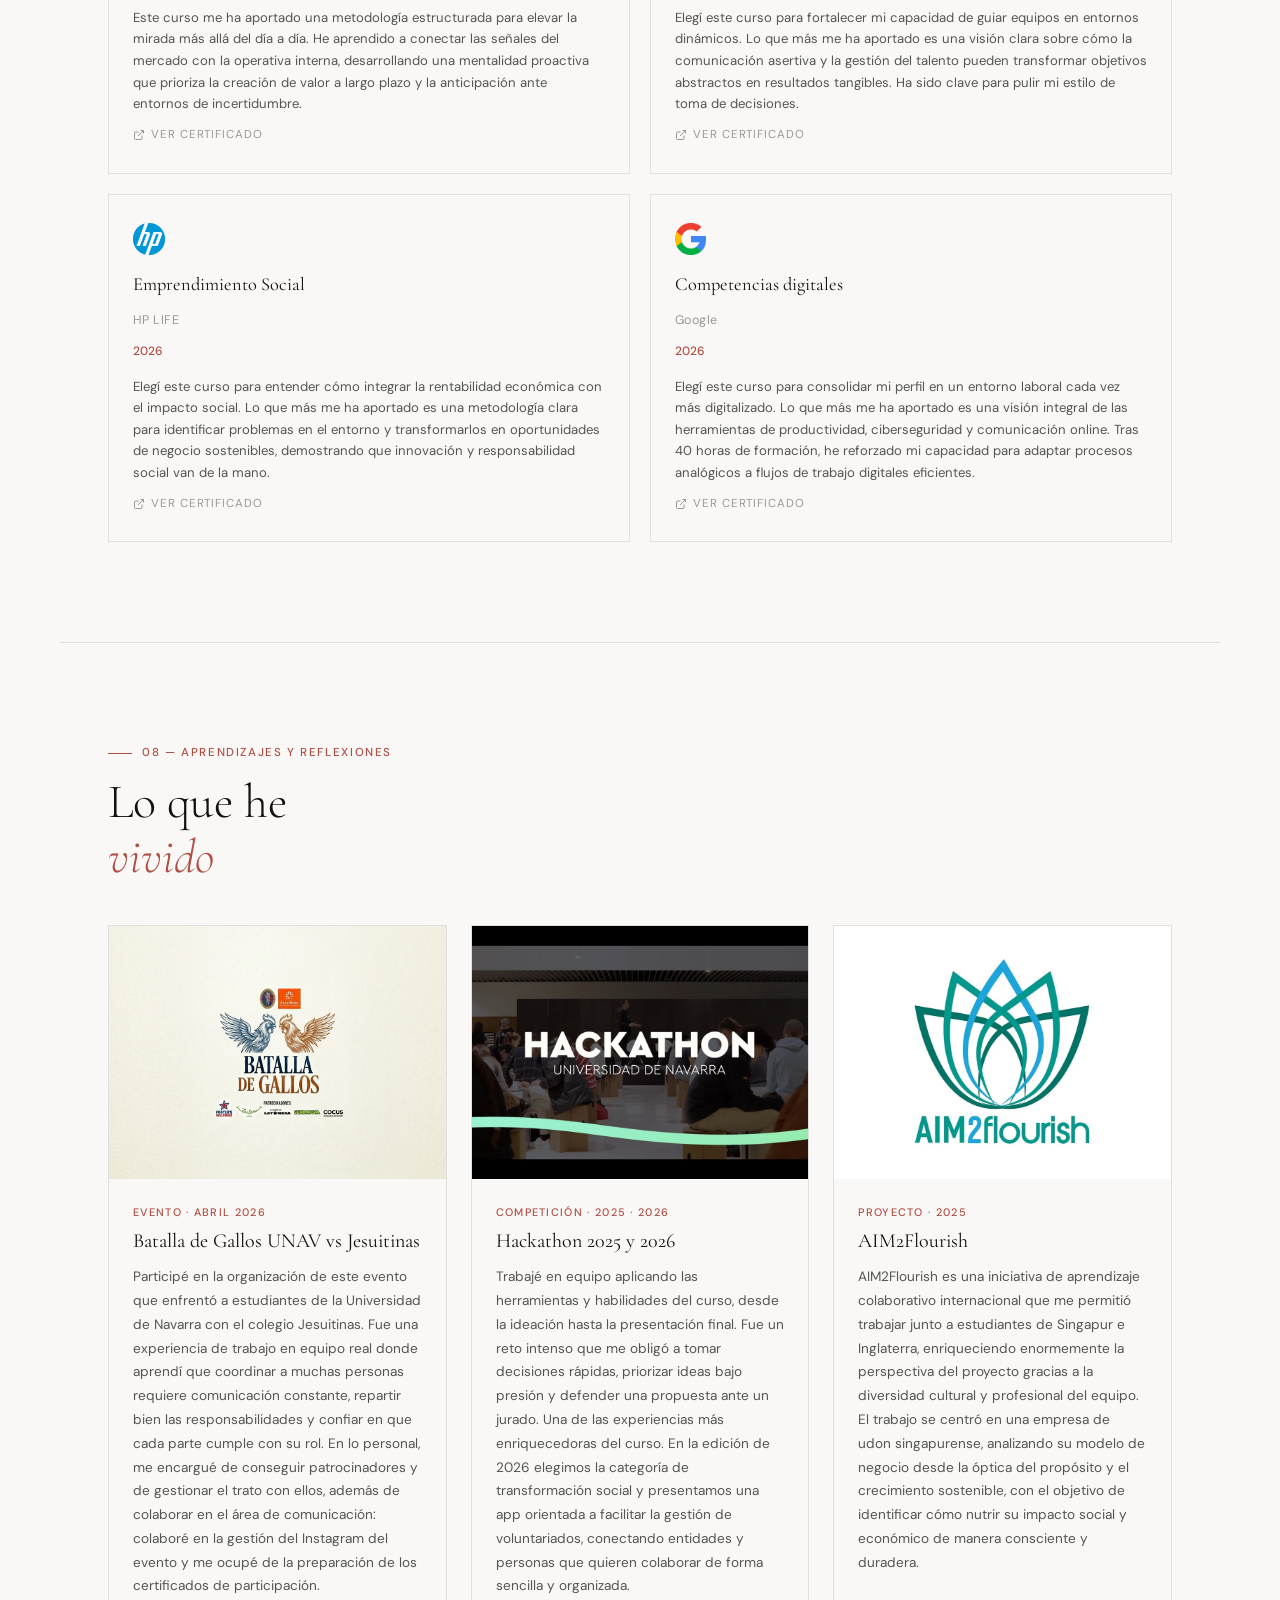
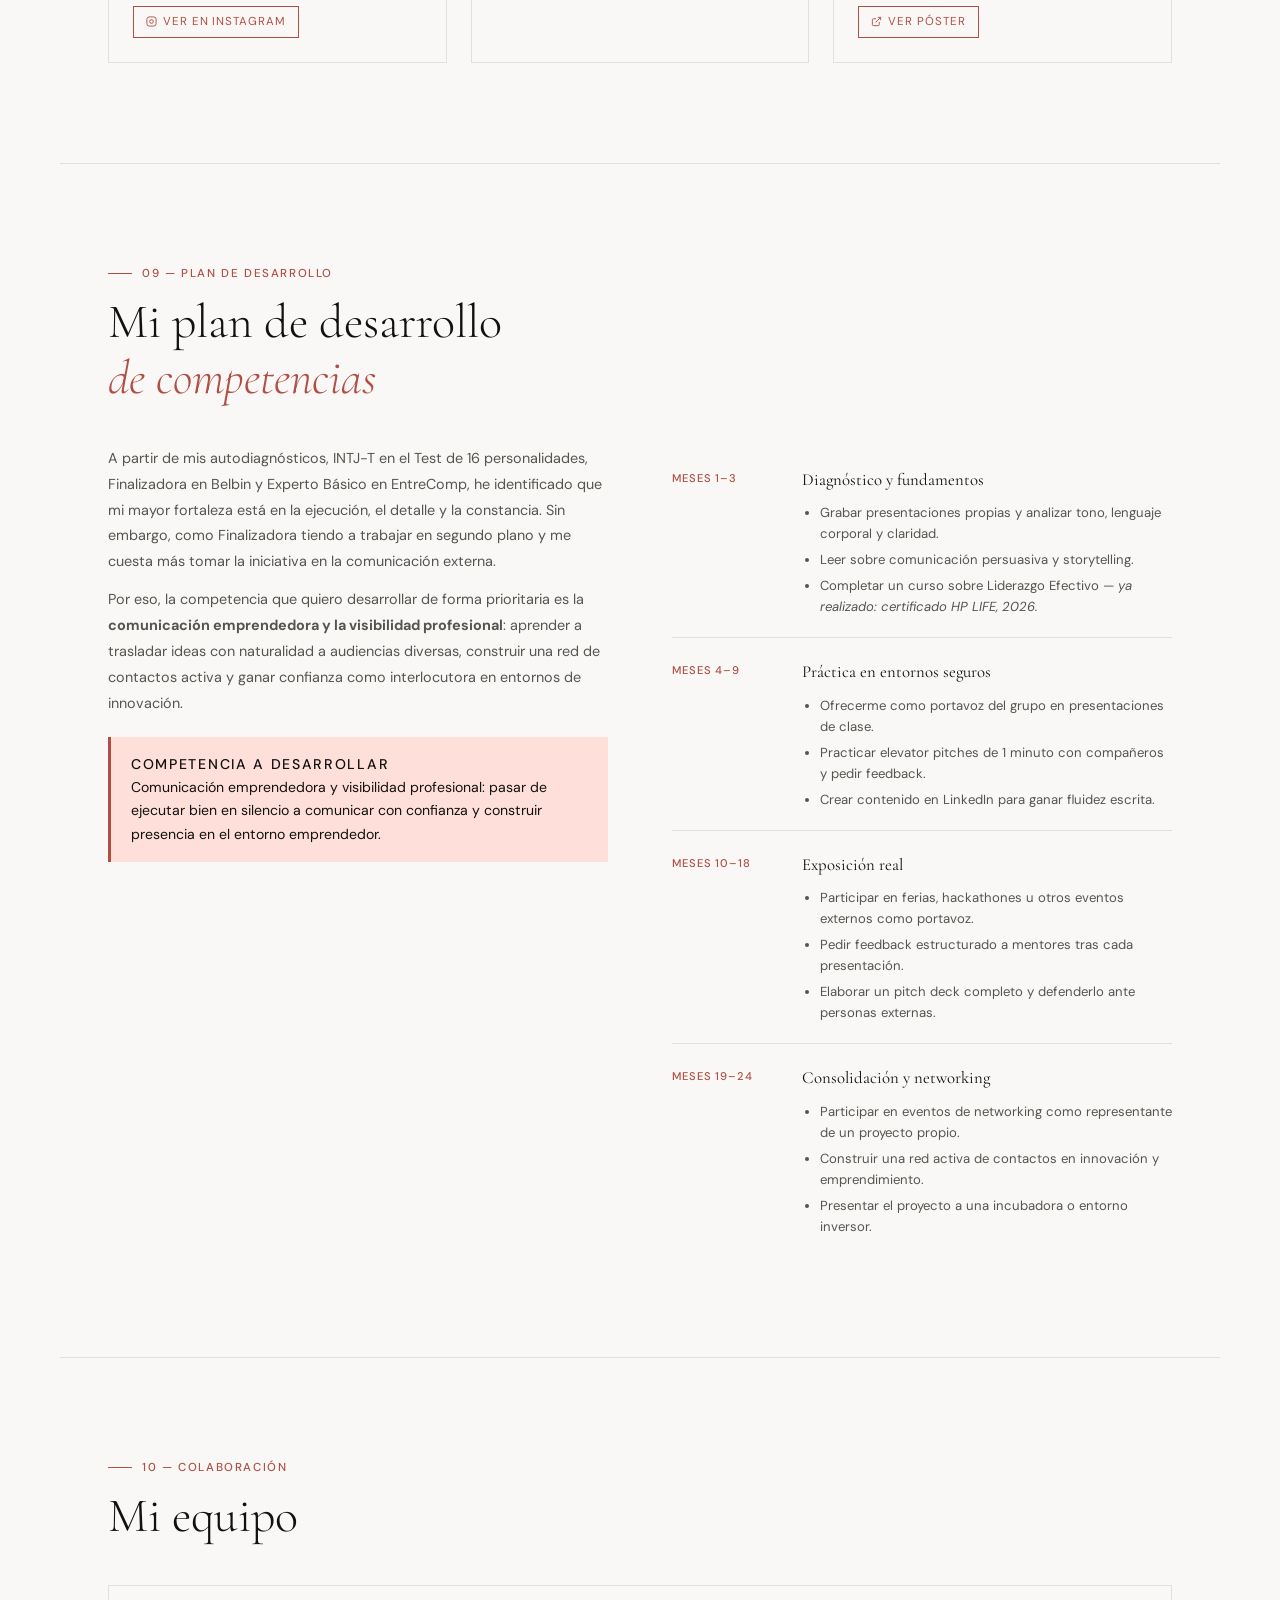
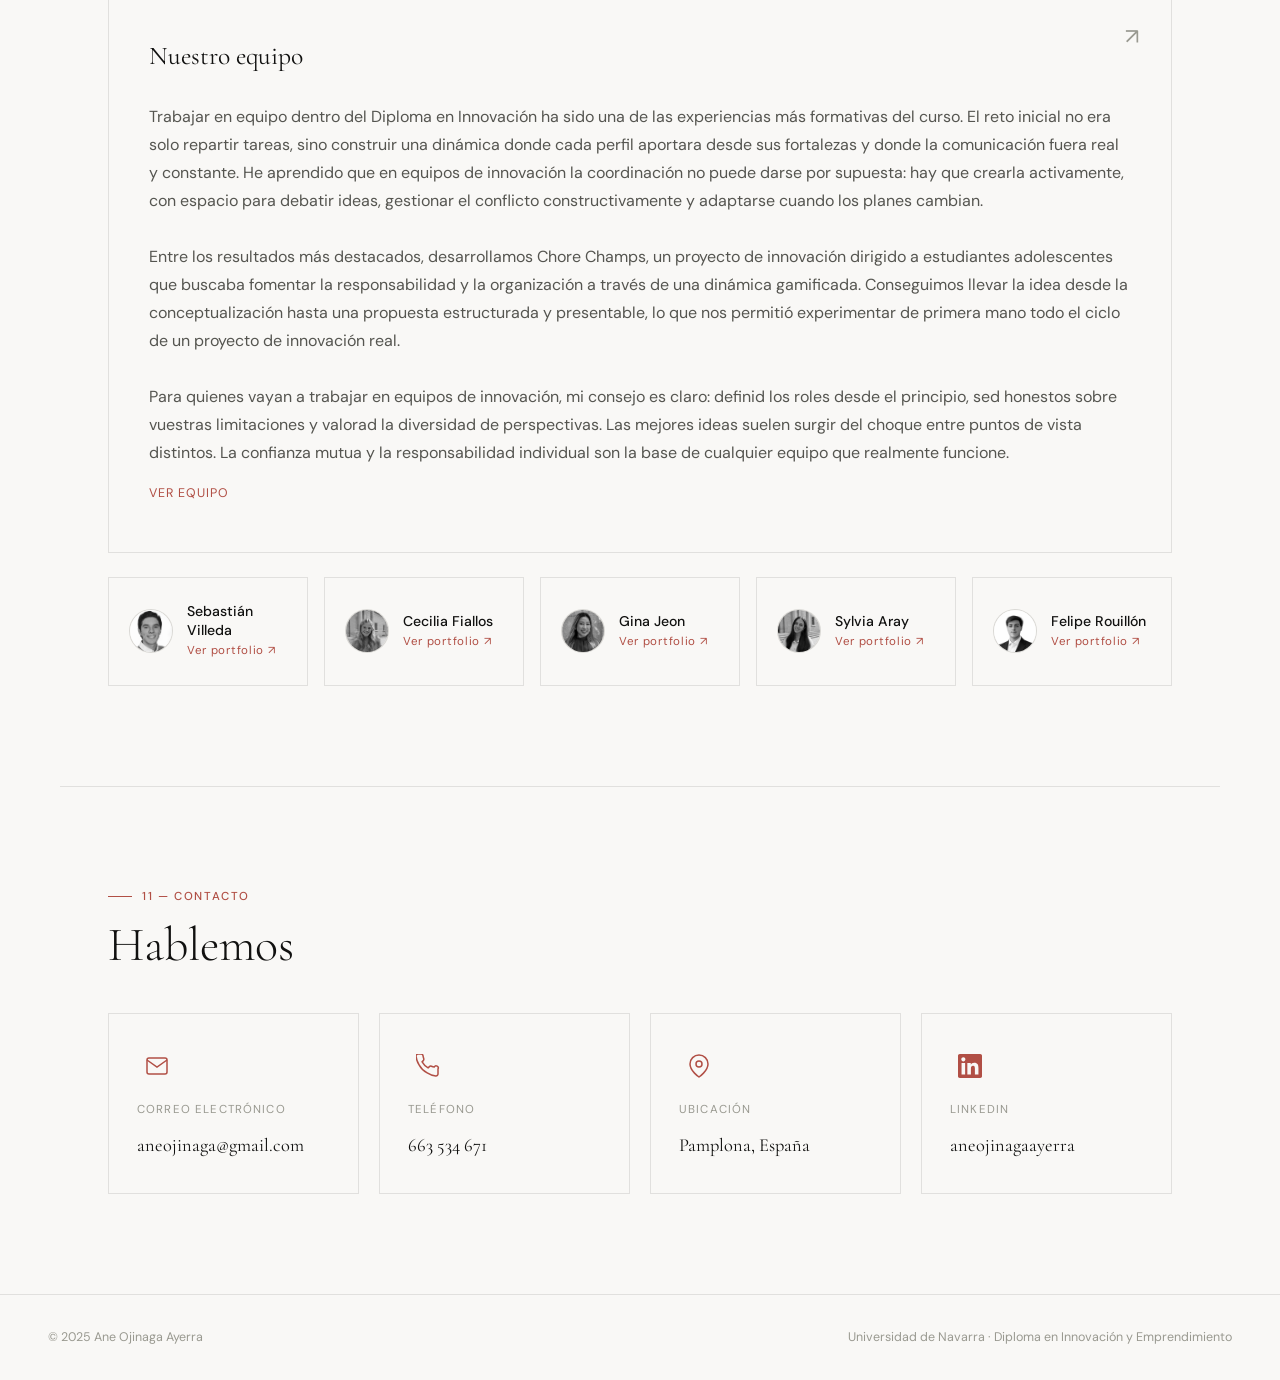
==== commit ec598cfa: "Iniciales" ====
--- a/index.html
+++ b/index.html
@@ -823,6 +823,7 @@
     @media (max-width: 860px) {
       nav { padding: 0 24px; }
       .nav-links { display: none; }
+      .nav-logo { font-size: 0.95rem; white-space: nowrap; overflow: hidden; text-overflow: ellipsis; max-width: calc(100vw - 48px); }
       section { padding: 60px 24px; }
       #sobre-mi .inner { grid-template-columns: 1fr; gap: 40px; }
       .photo-wrap { max-width: 260px; }
@@ -839,7 +840,7 @@
 
   <!-- NAV -->
   <nav>
-    <a class="nav-logo" href="#">Ane Ojinaga Ayerra</a>
+    <a class="nav-logo" href="#">AOA</a>
     <ul class="nav-links">
       <li><a href="#sobre-mi">Sobre mí</a></li>
       <li><a href="#habilidades">Habilidades</a></li>
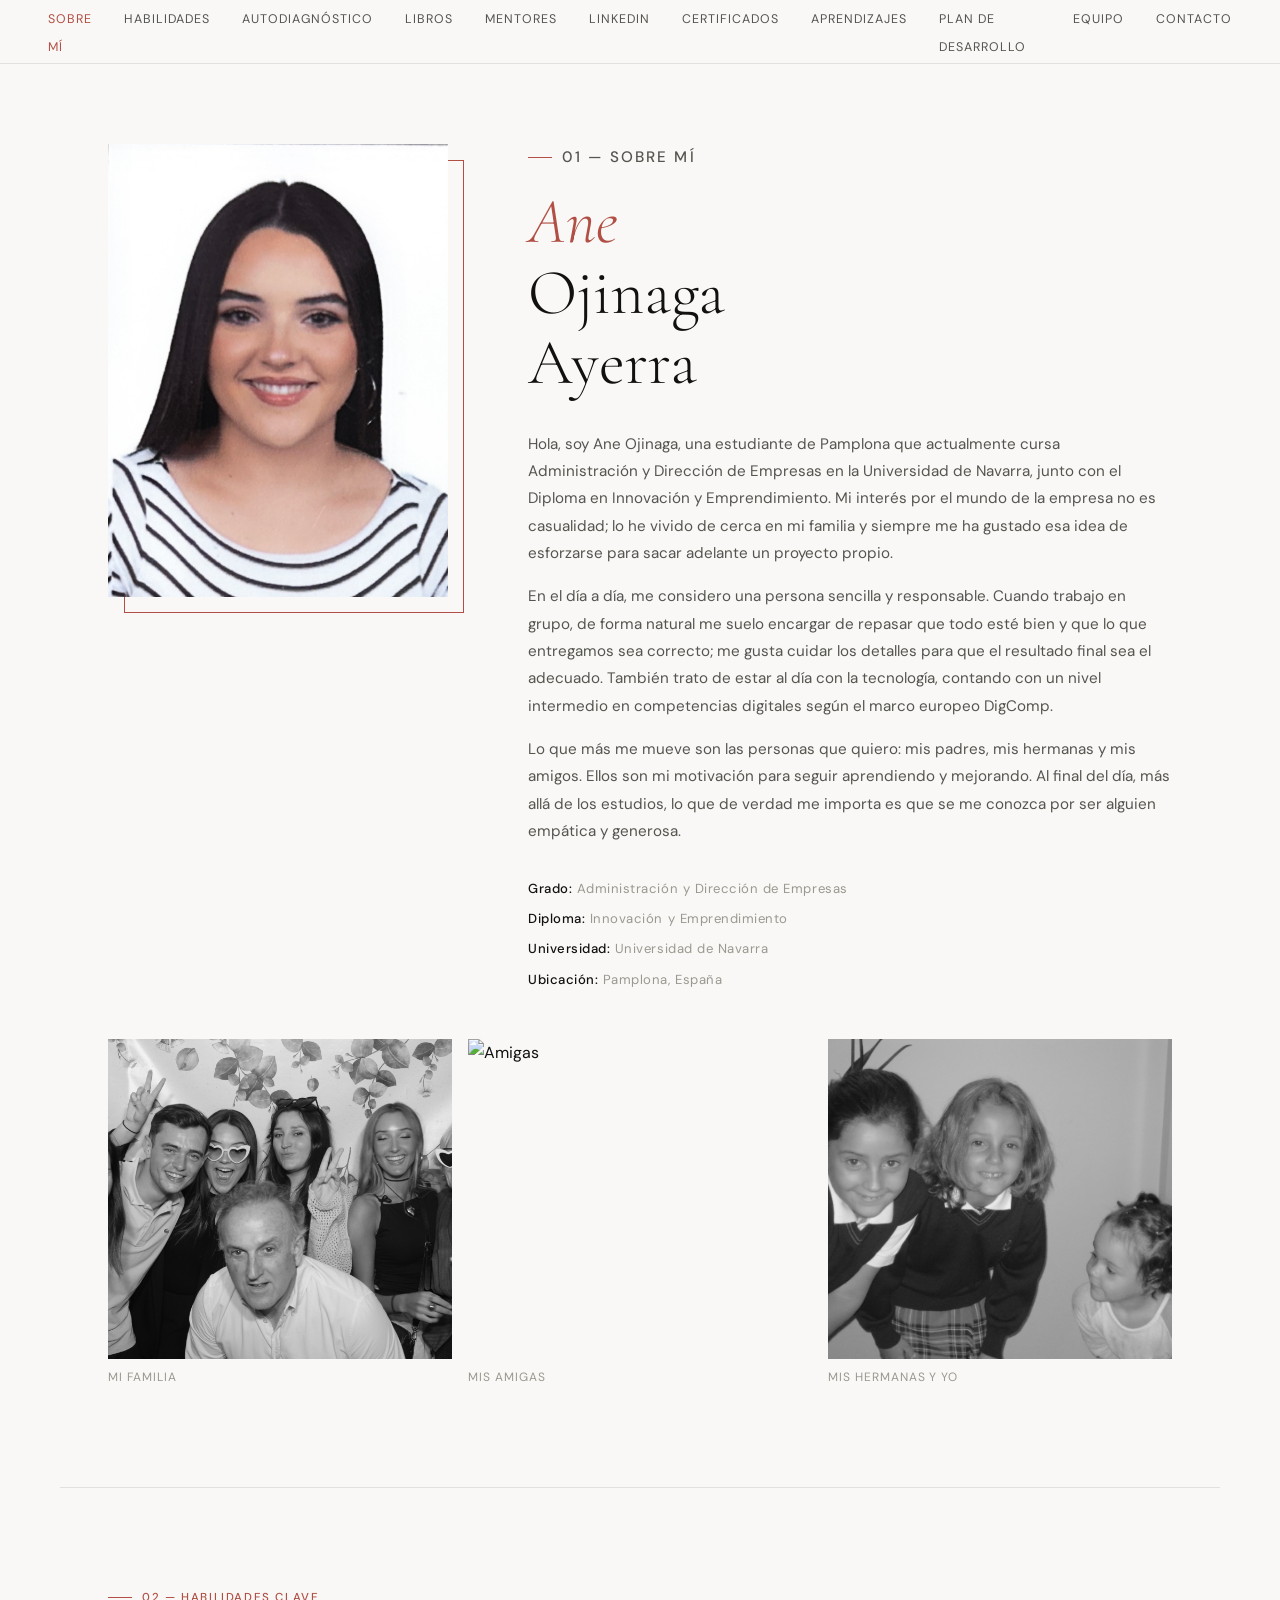
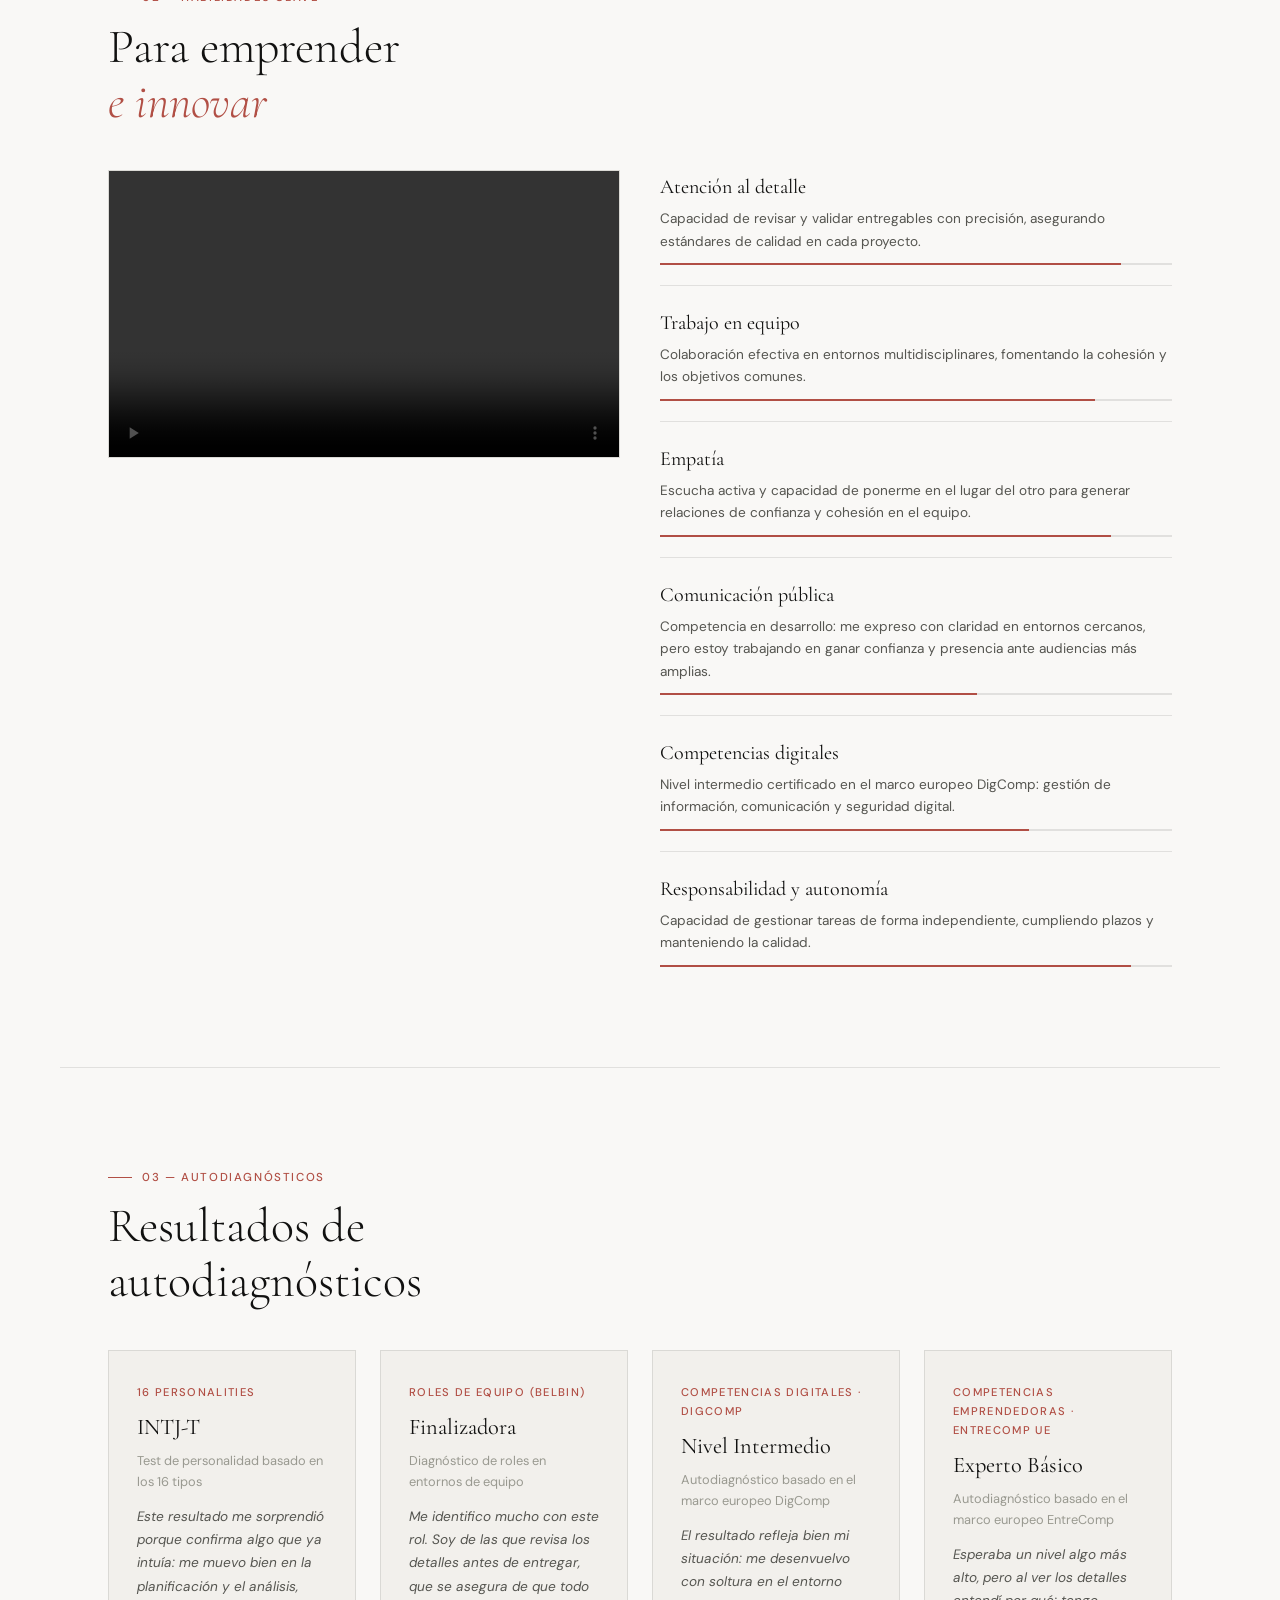
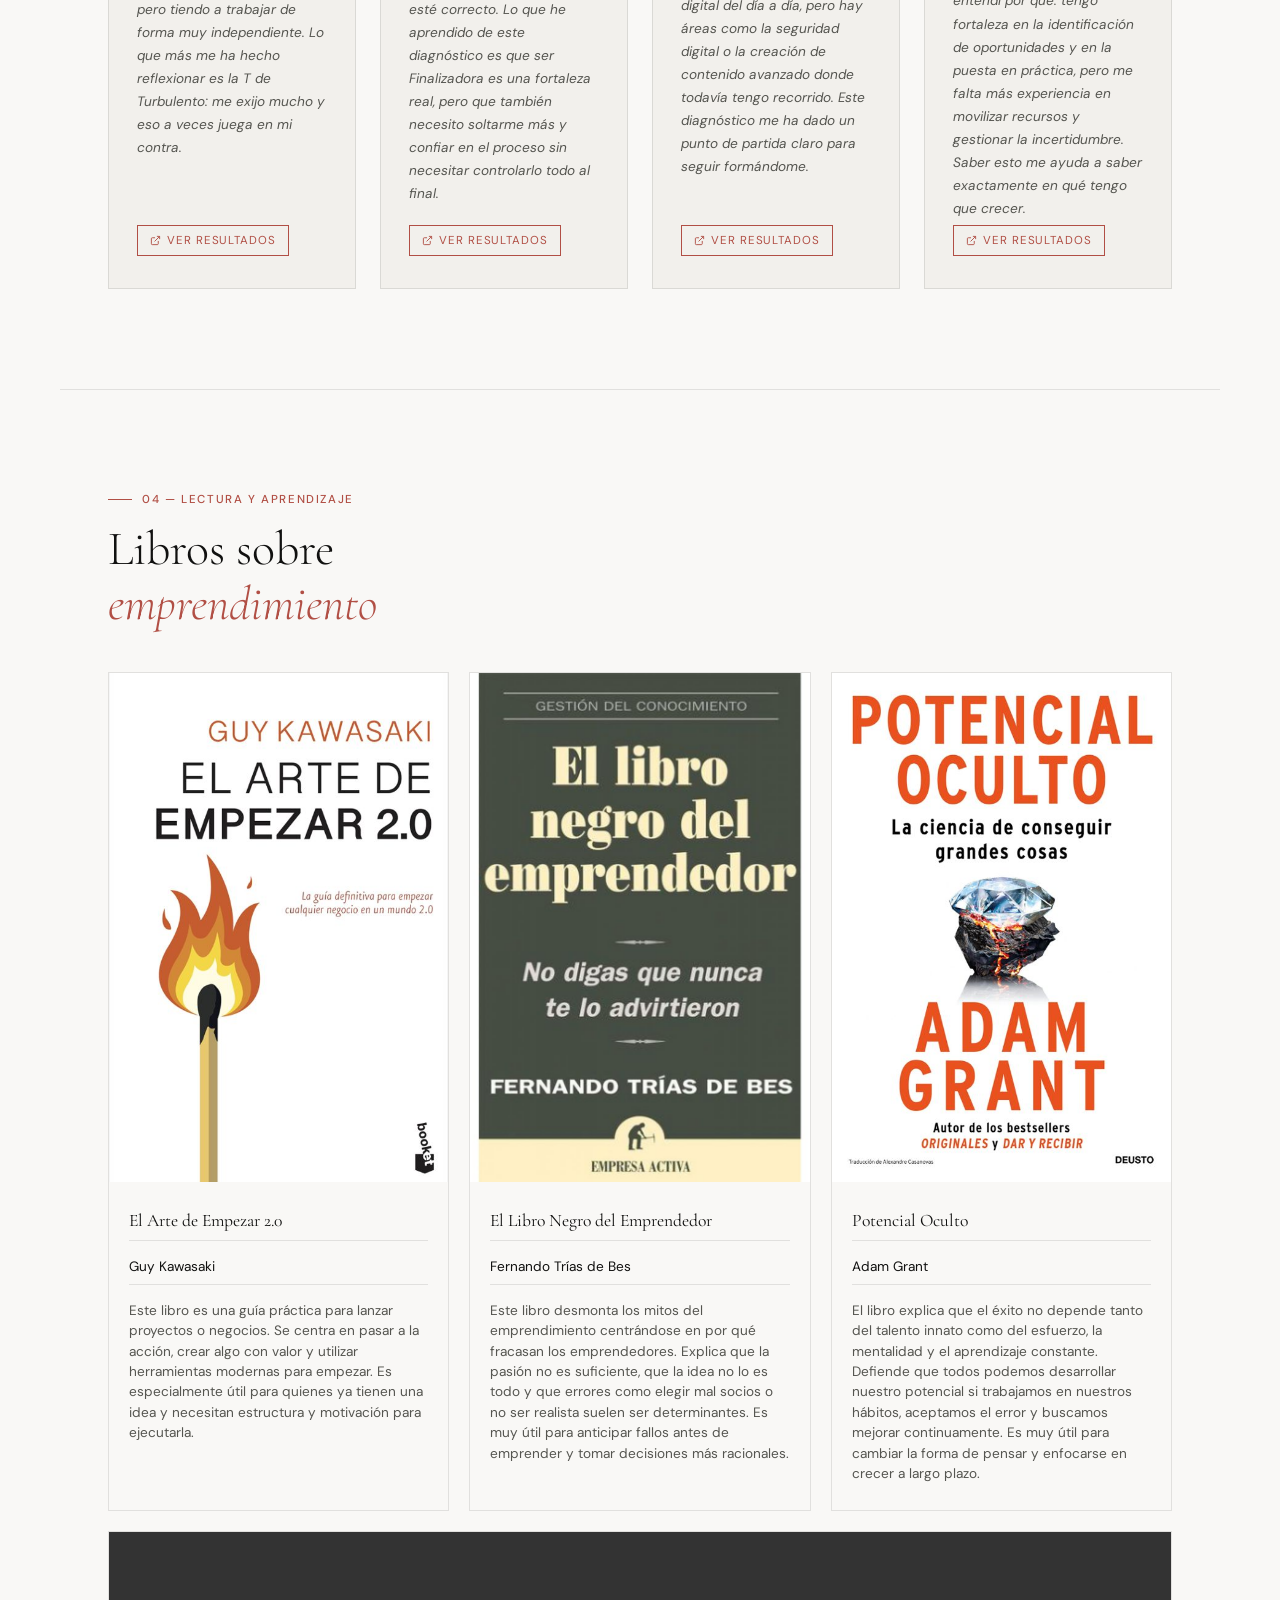
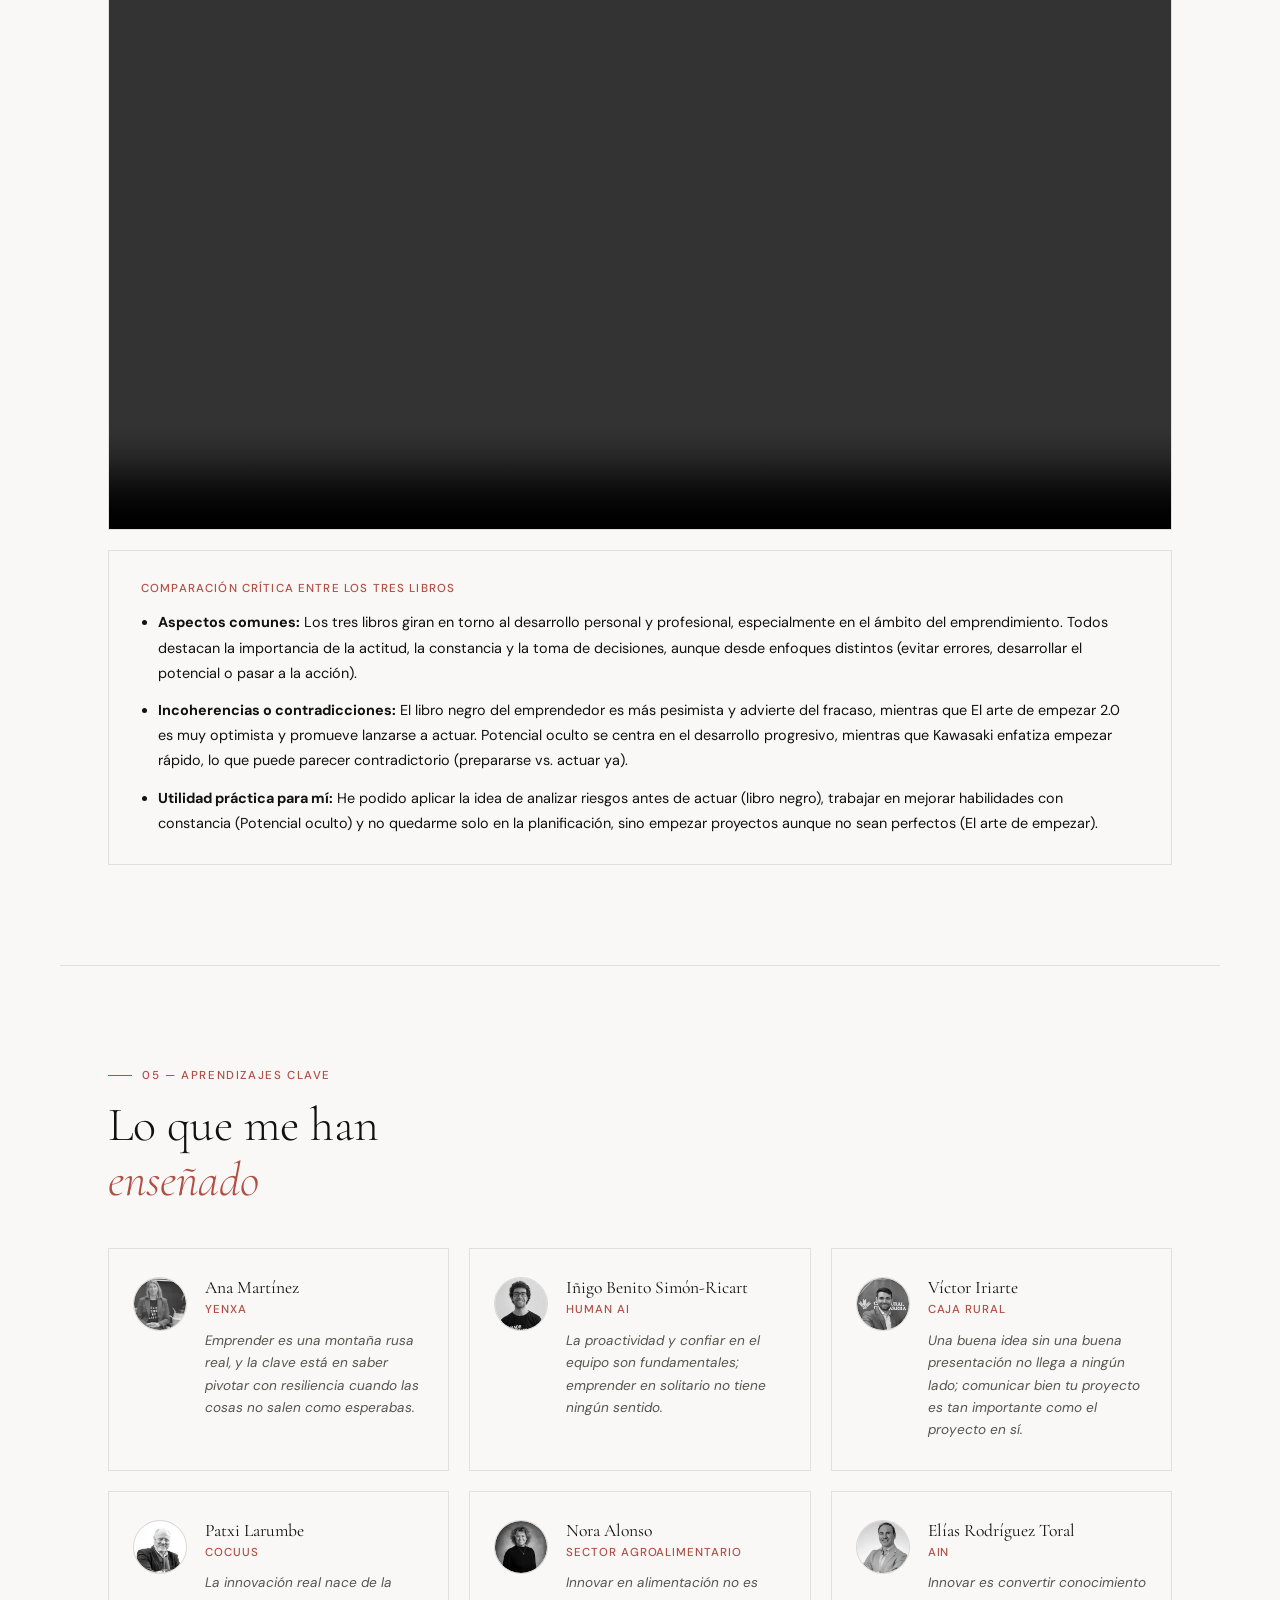
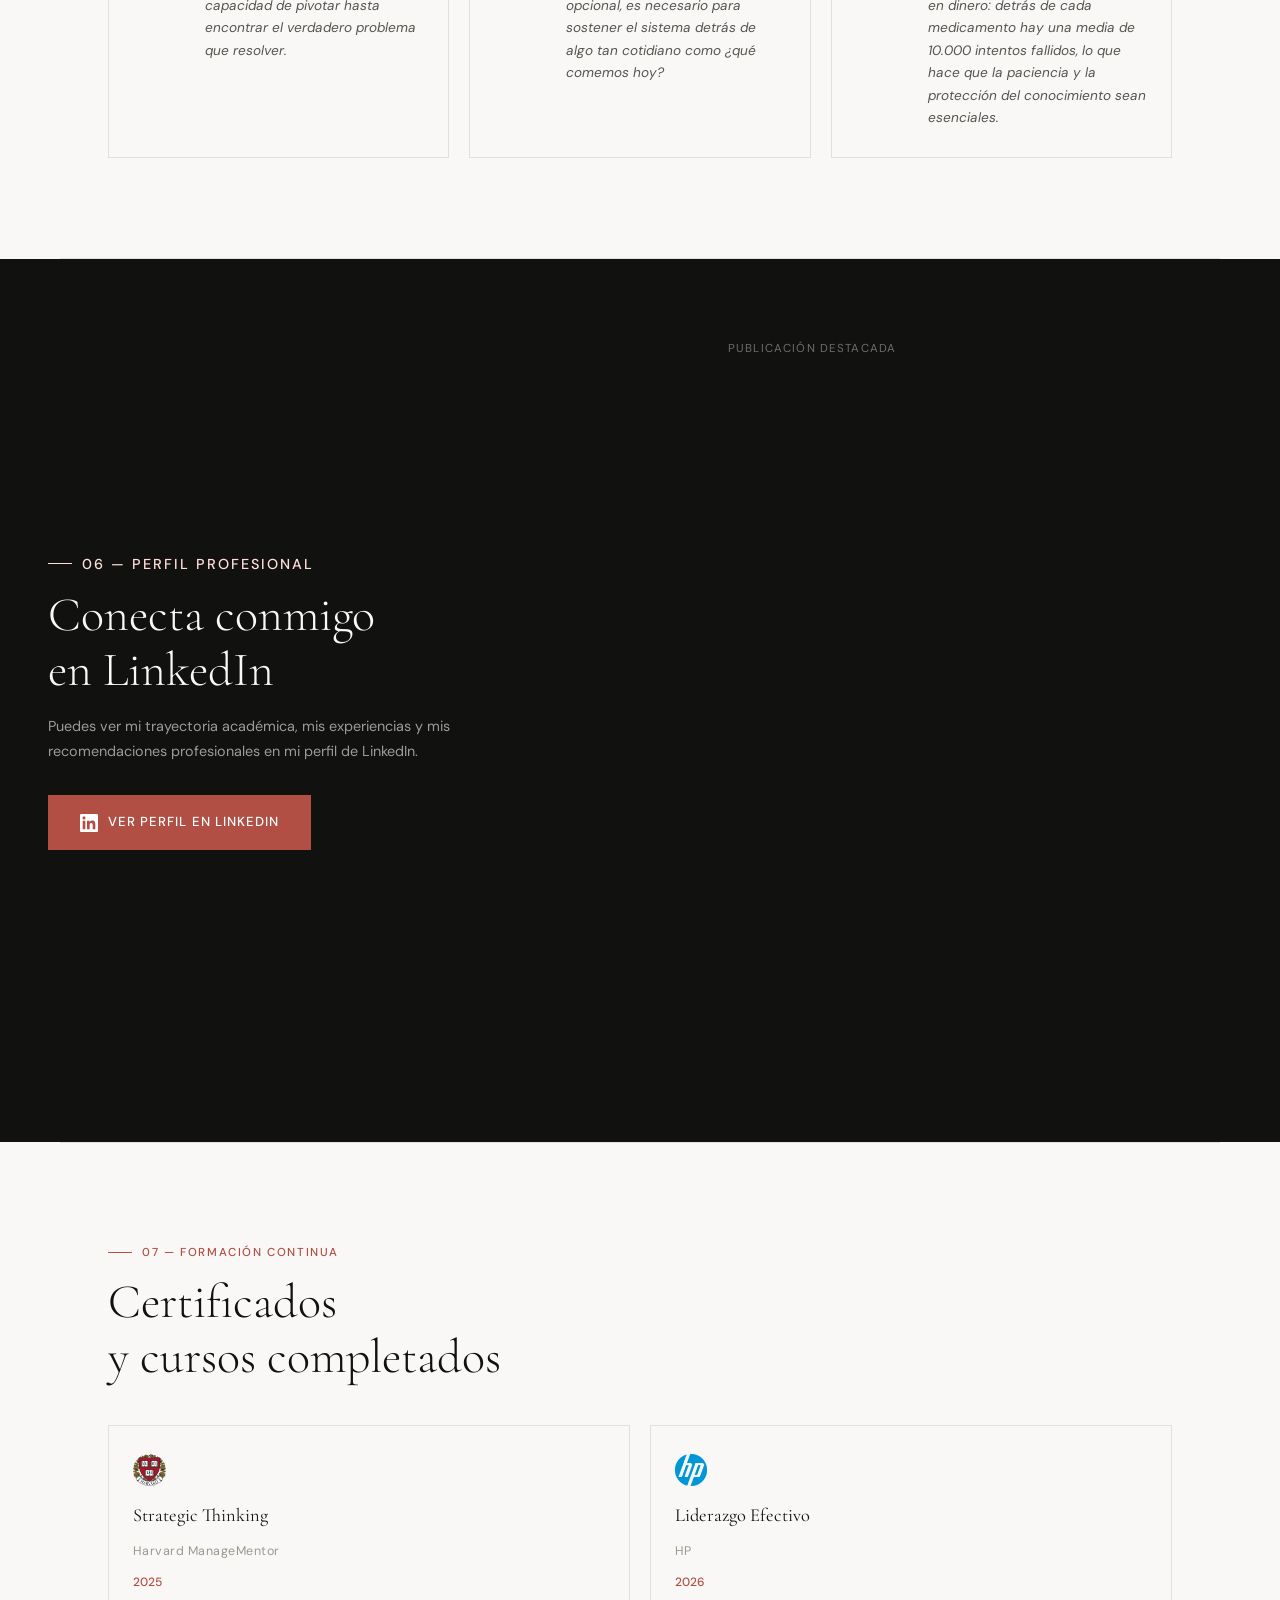
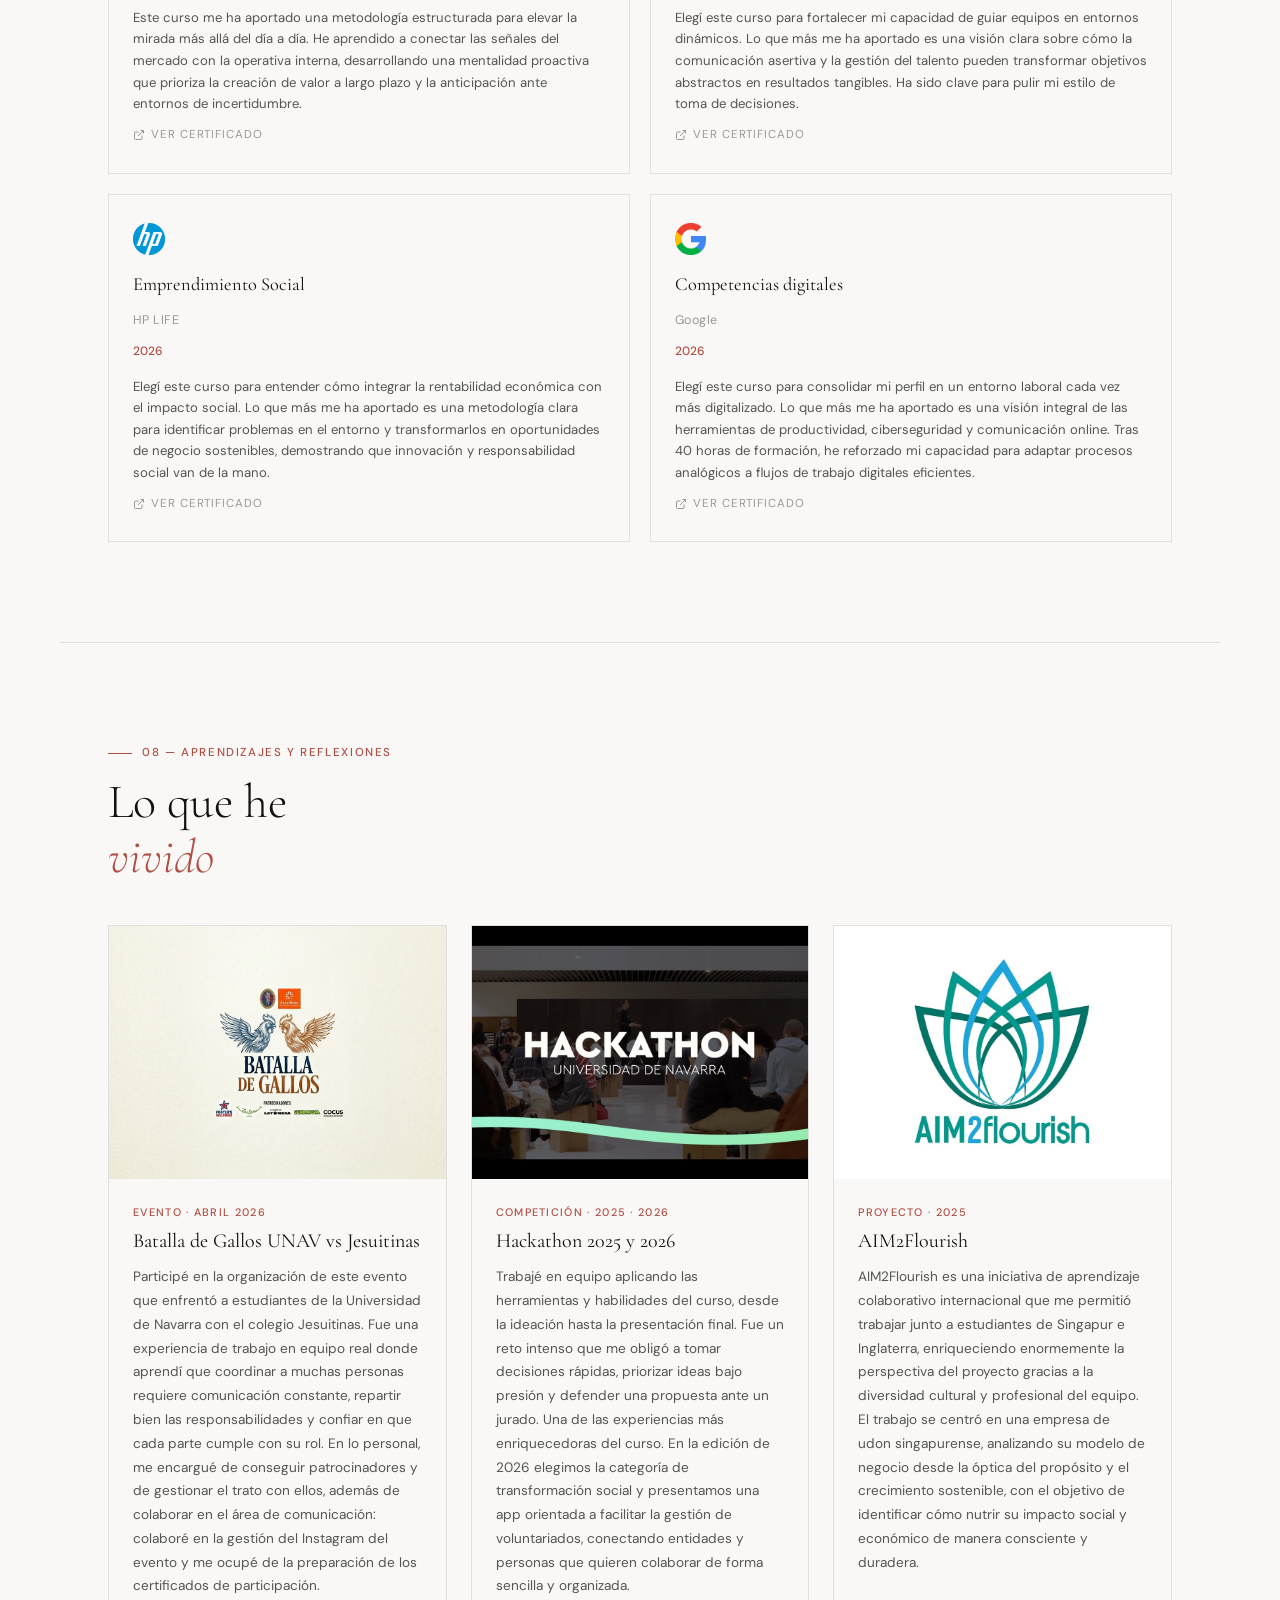
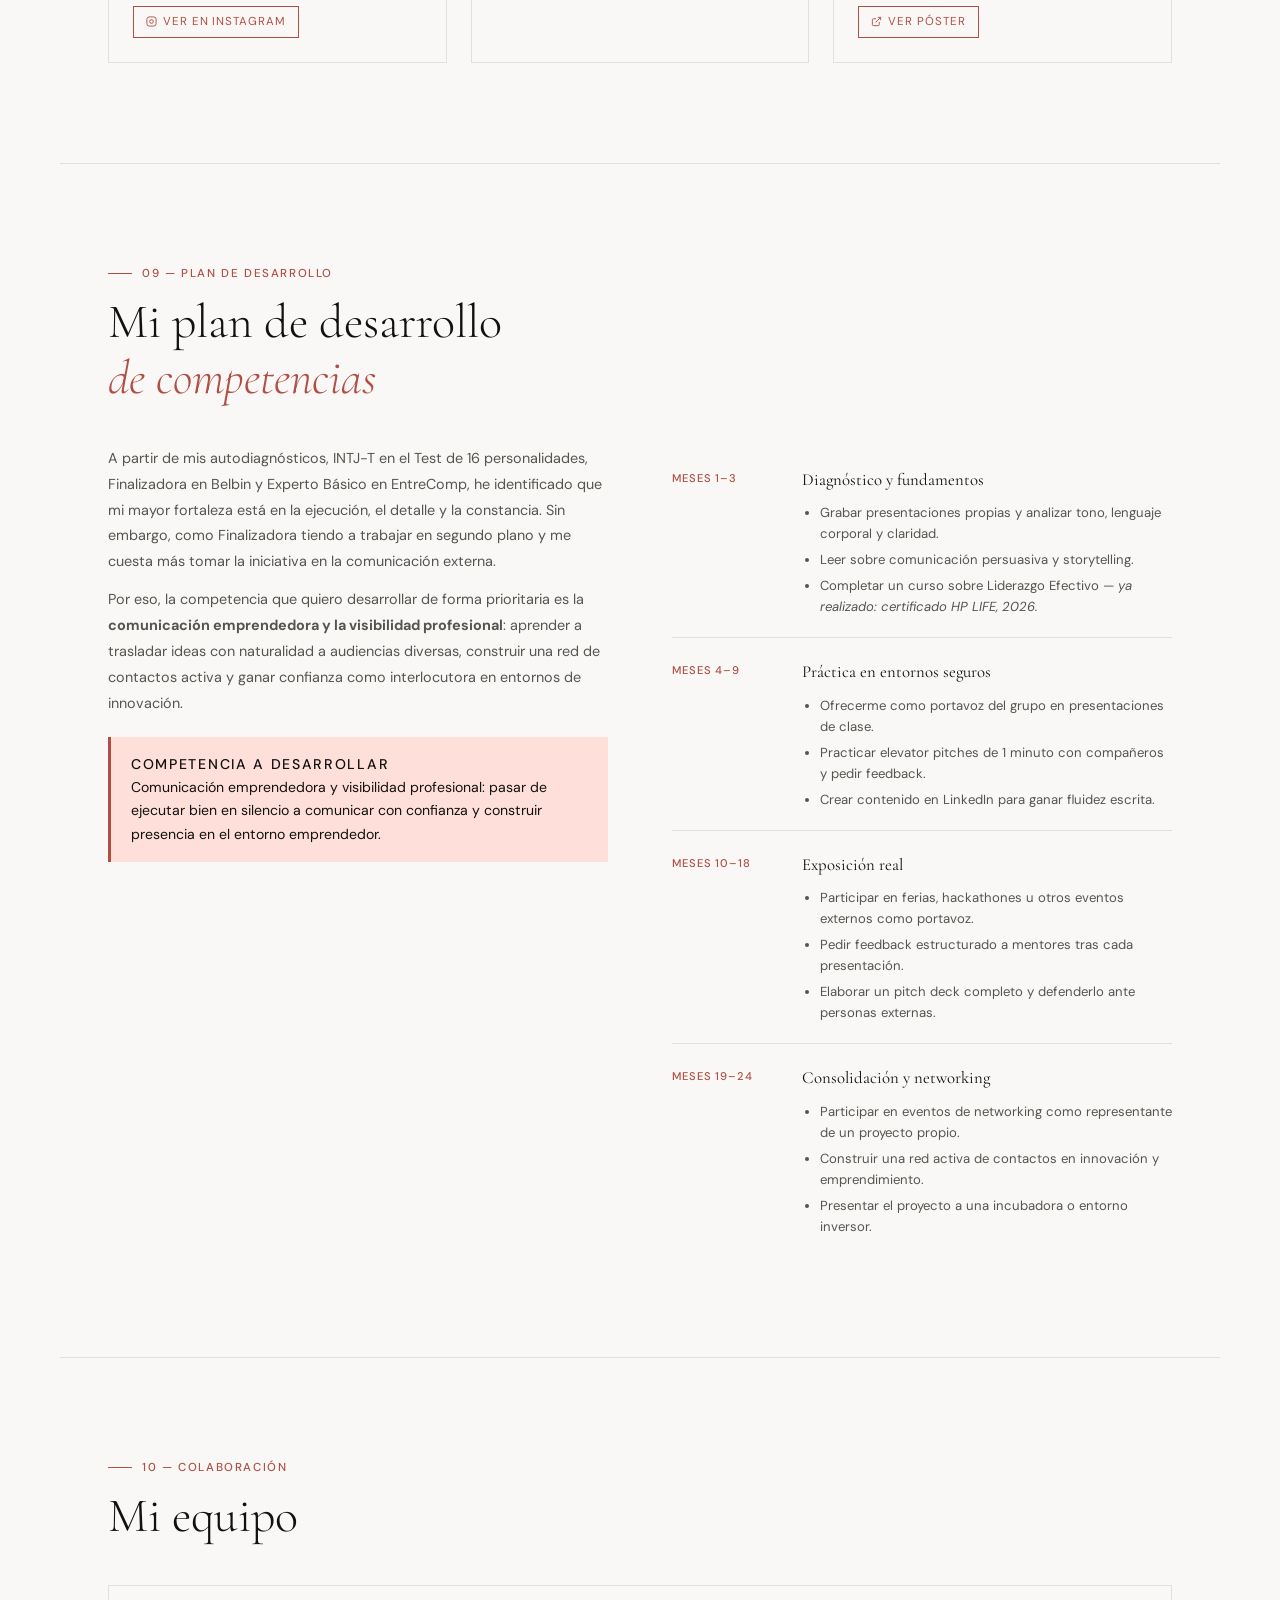
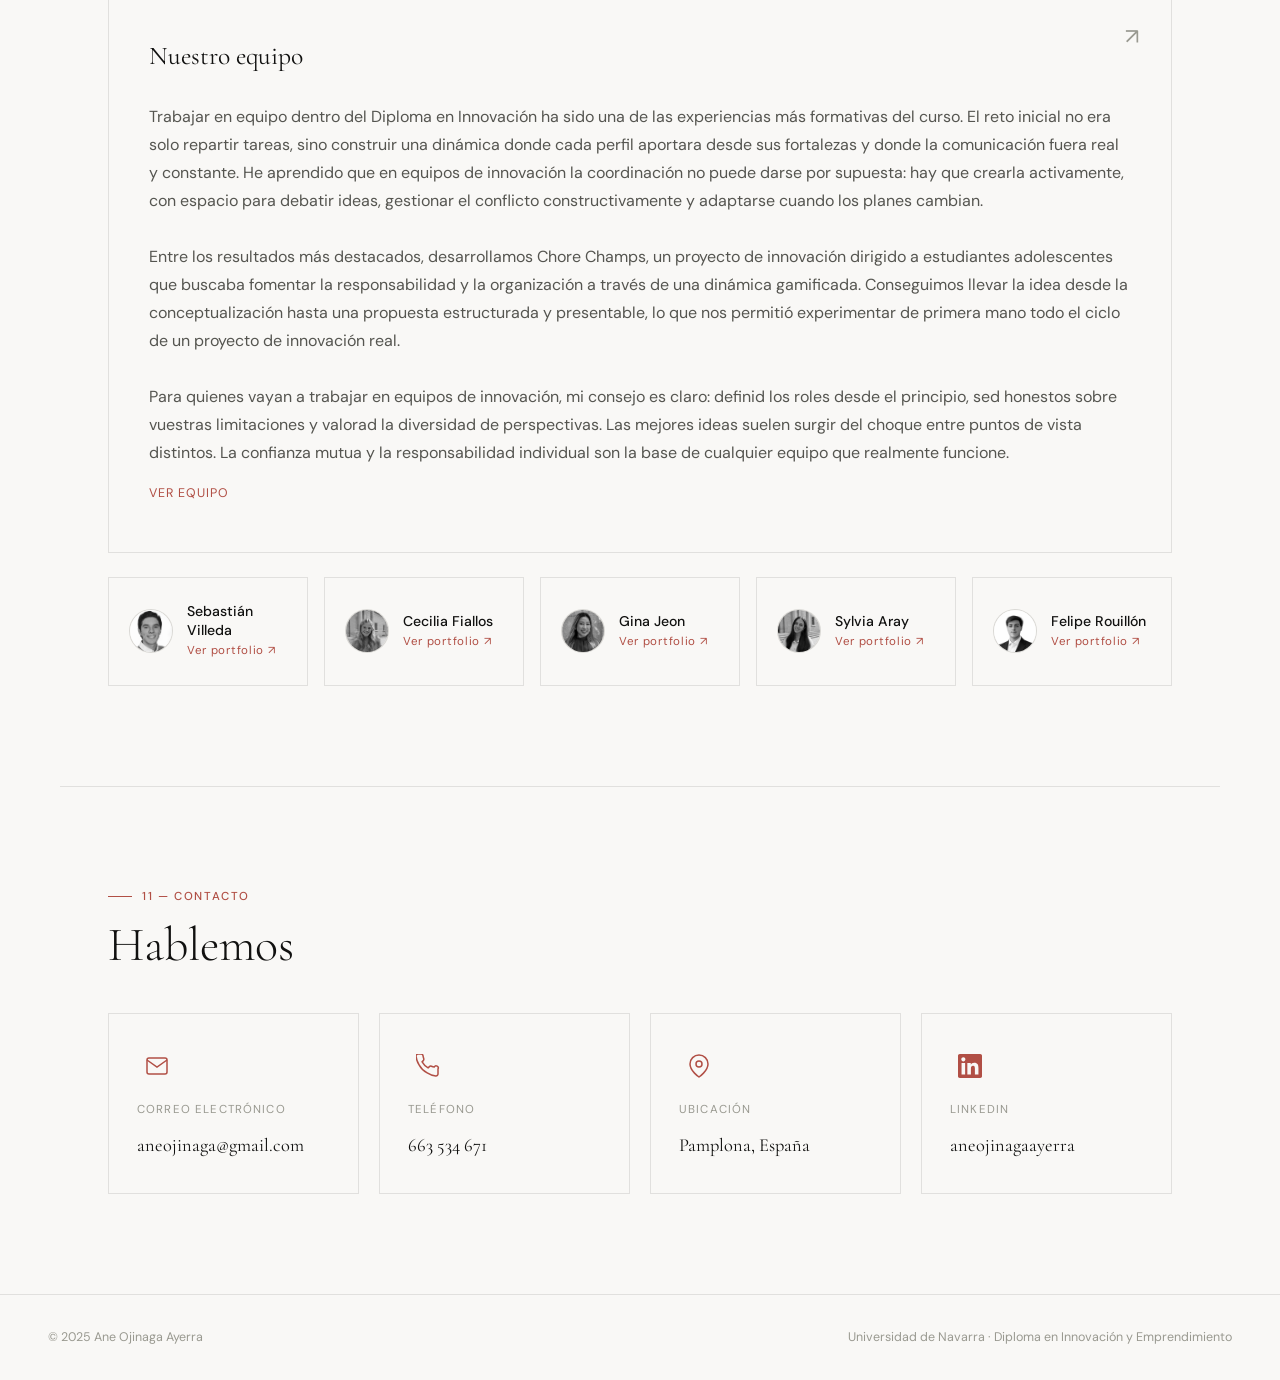
==== commit 64860c71: "Quitar" ====
--- a/index.html
+++ b/index.html
@@ -840,7 +840,6 @@
 
   <!-- NAV -->
   <nav>
-    <a class="nav-logo" href="#">AOA</a>
     <ul class="nav-links">
       <li><a href="#sobre-mi">Sobre mí</a></li>
       <li><a href="#habilidades">Habilidades</a></li>
